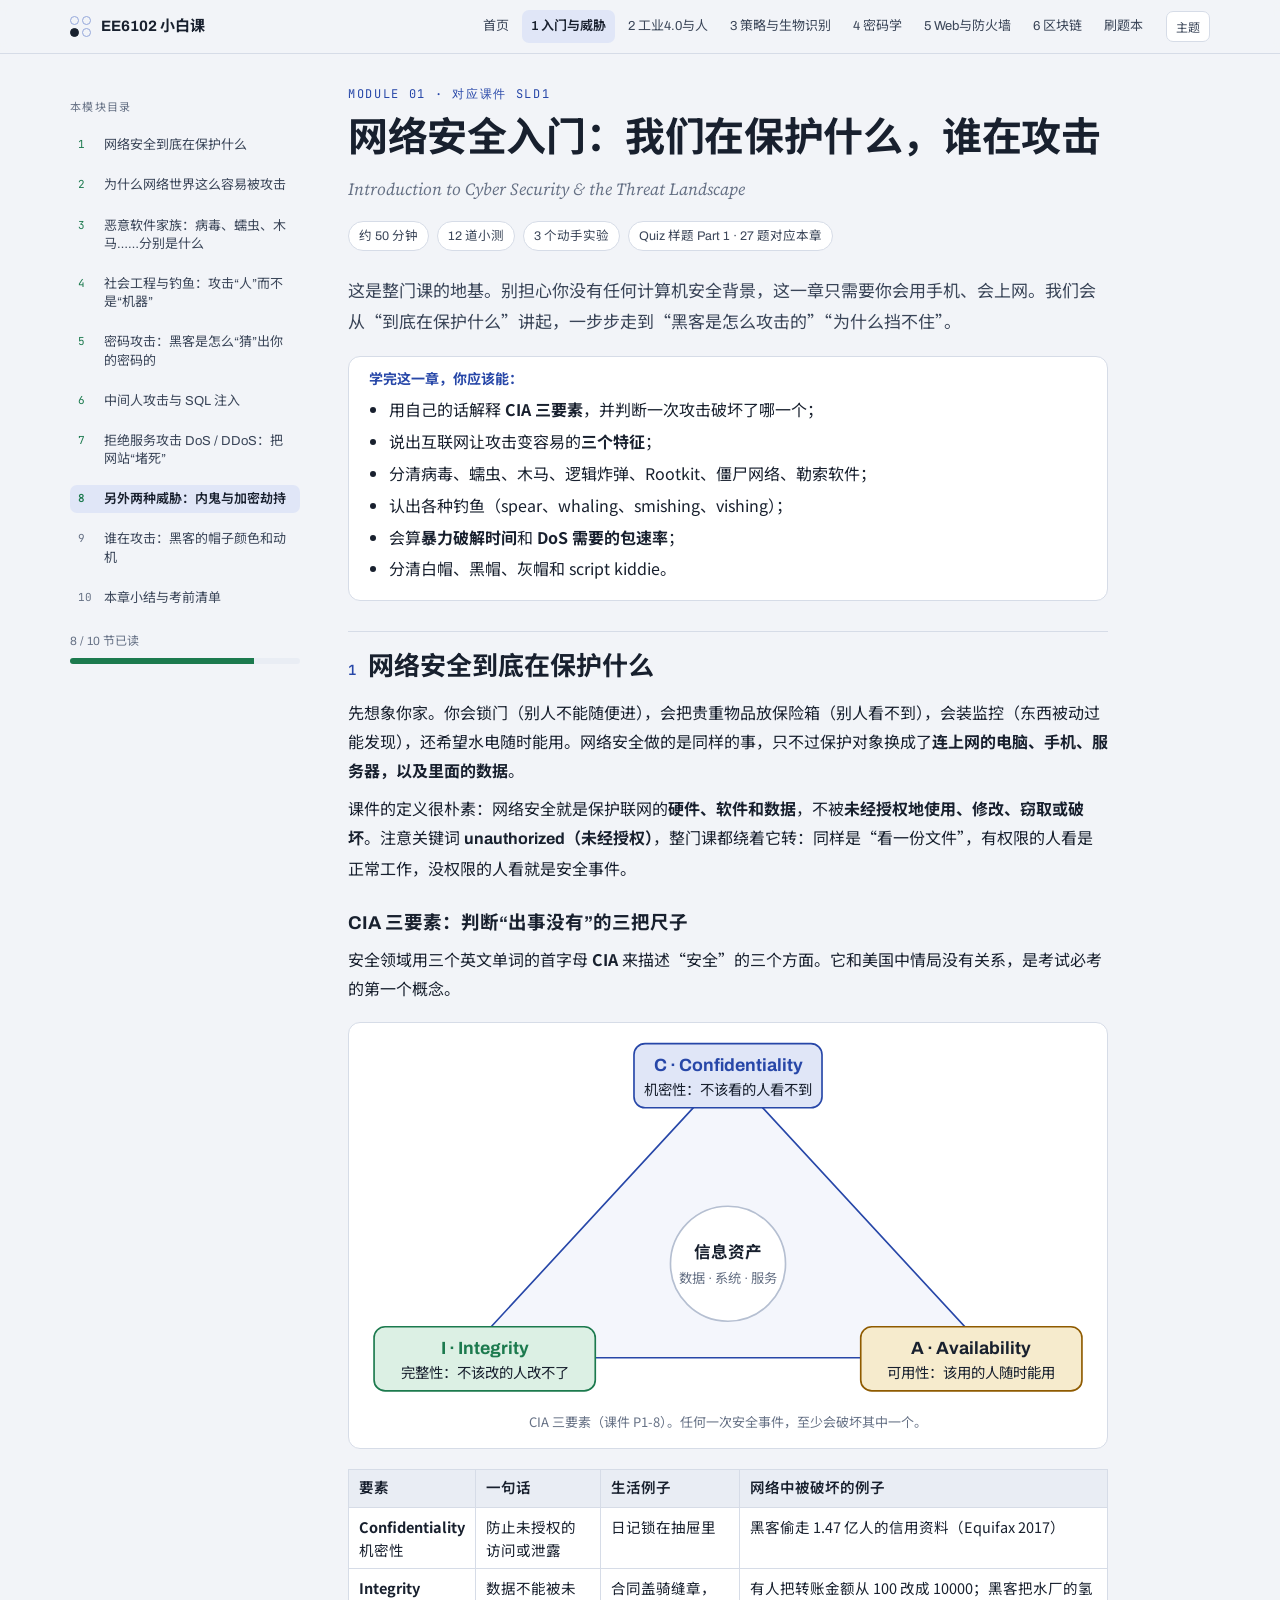
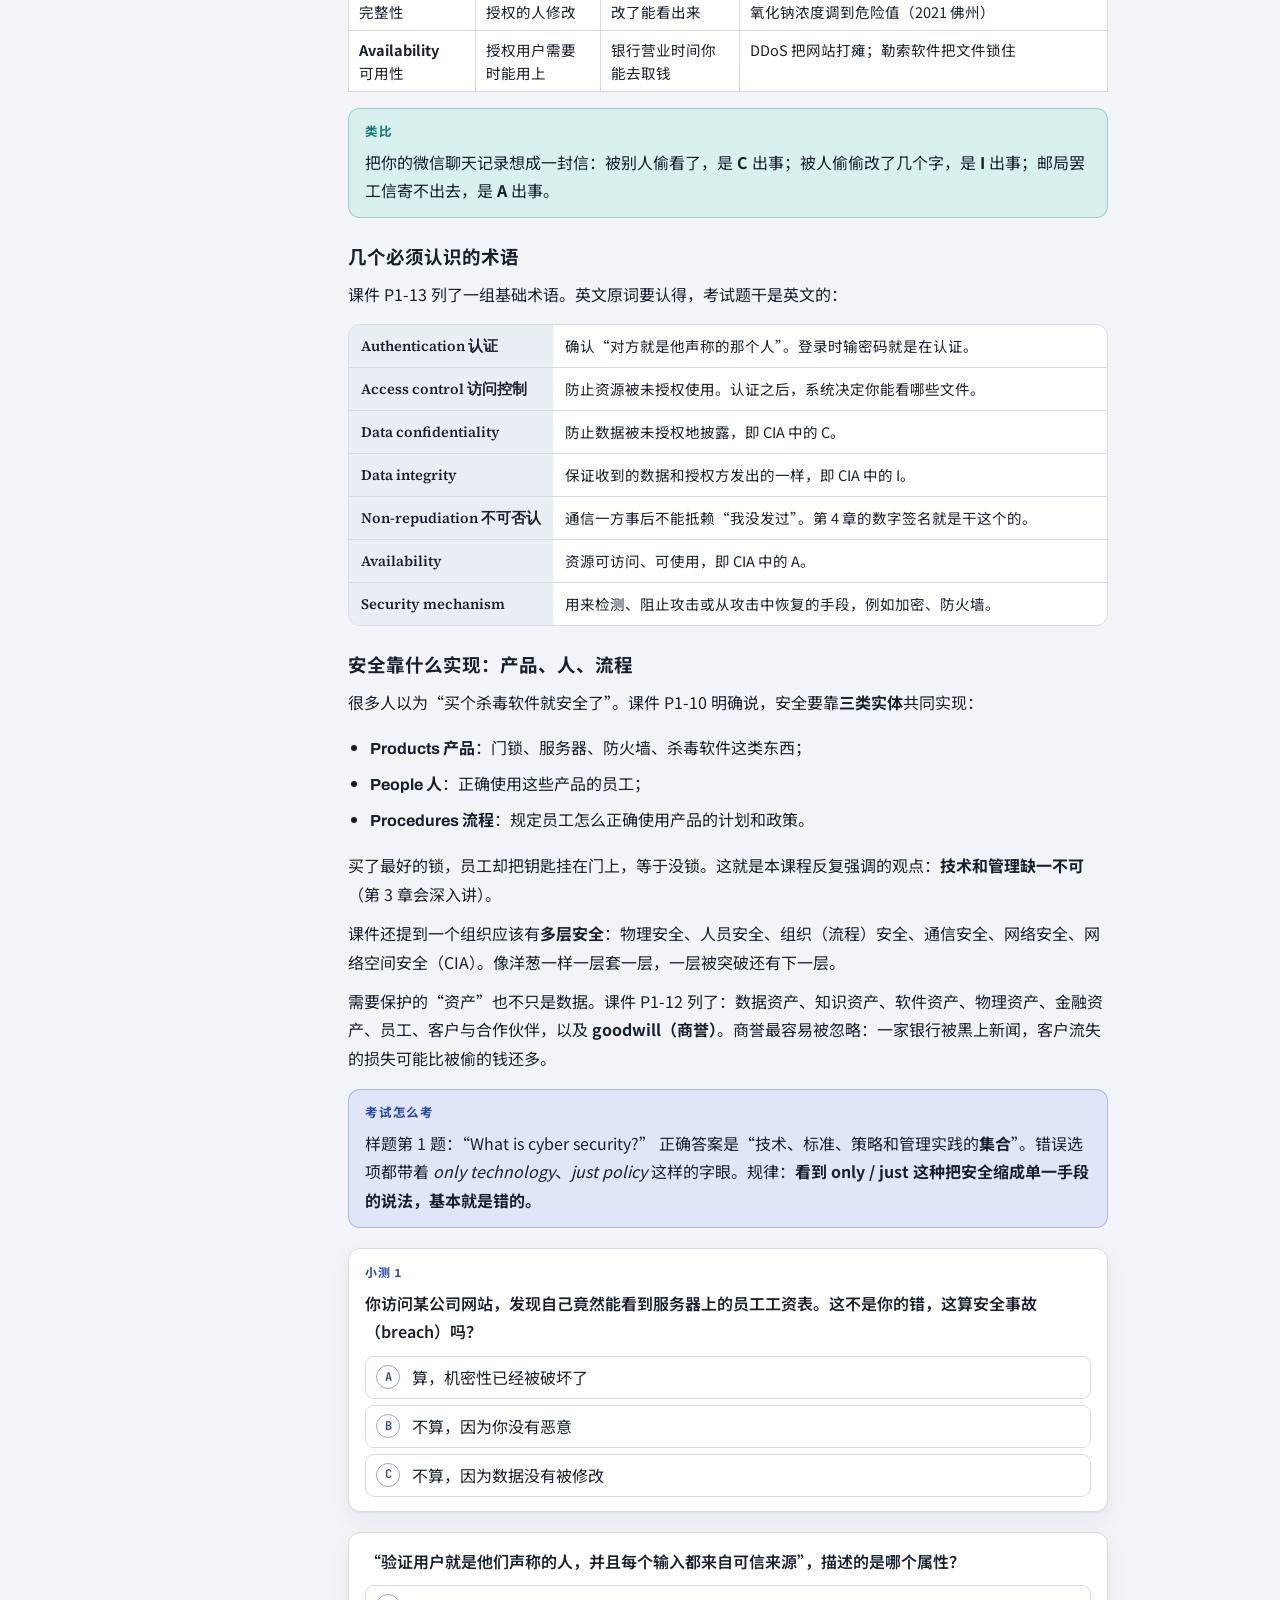
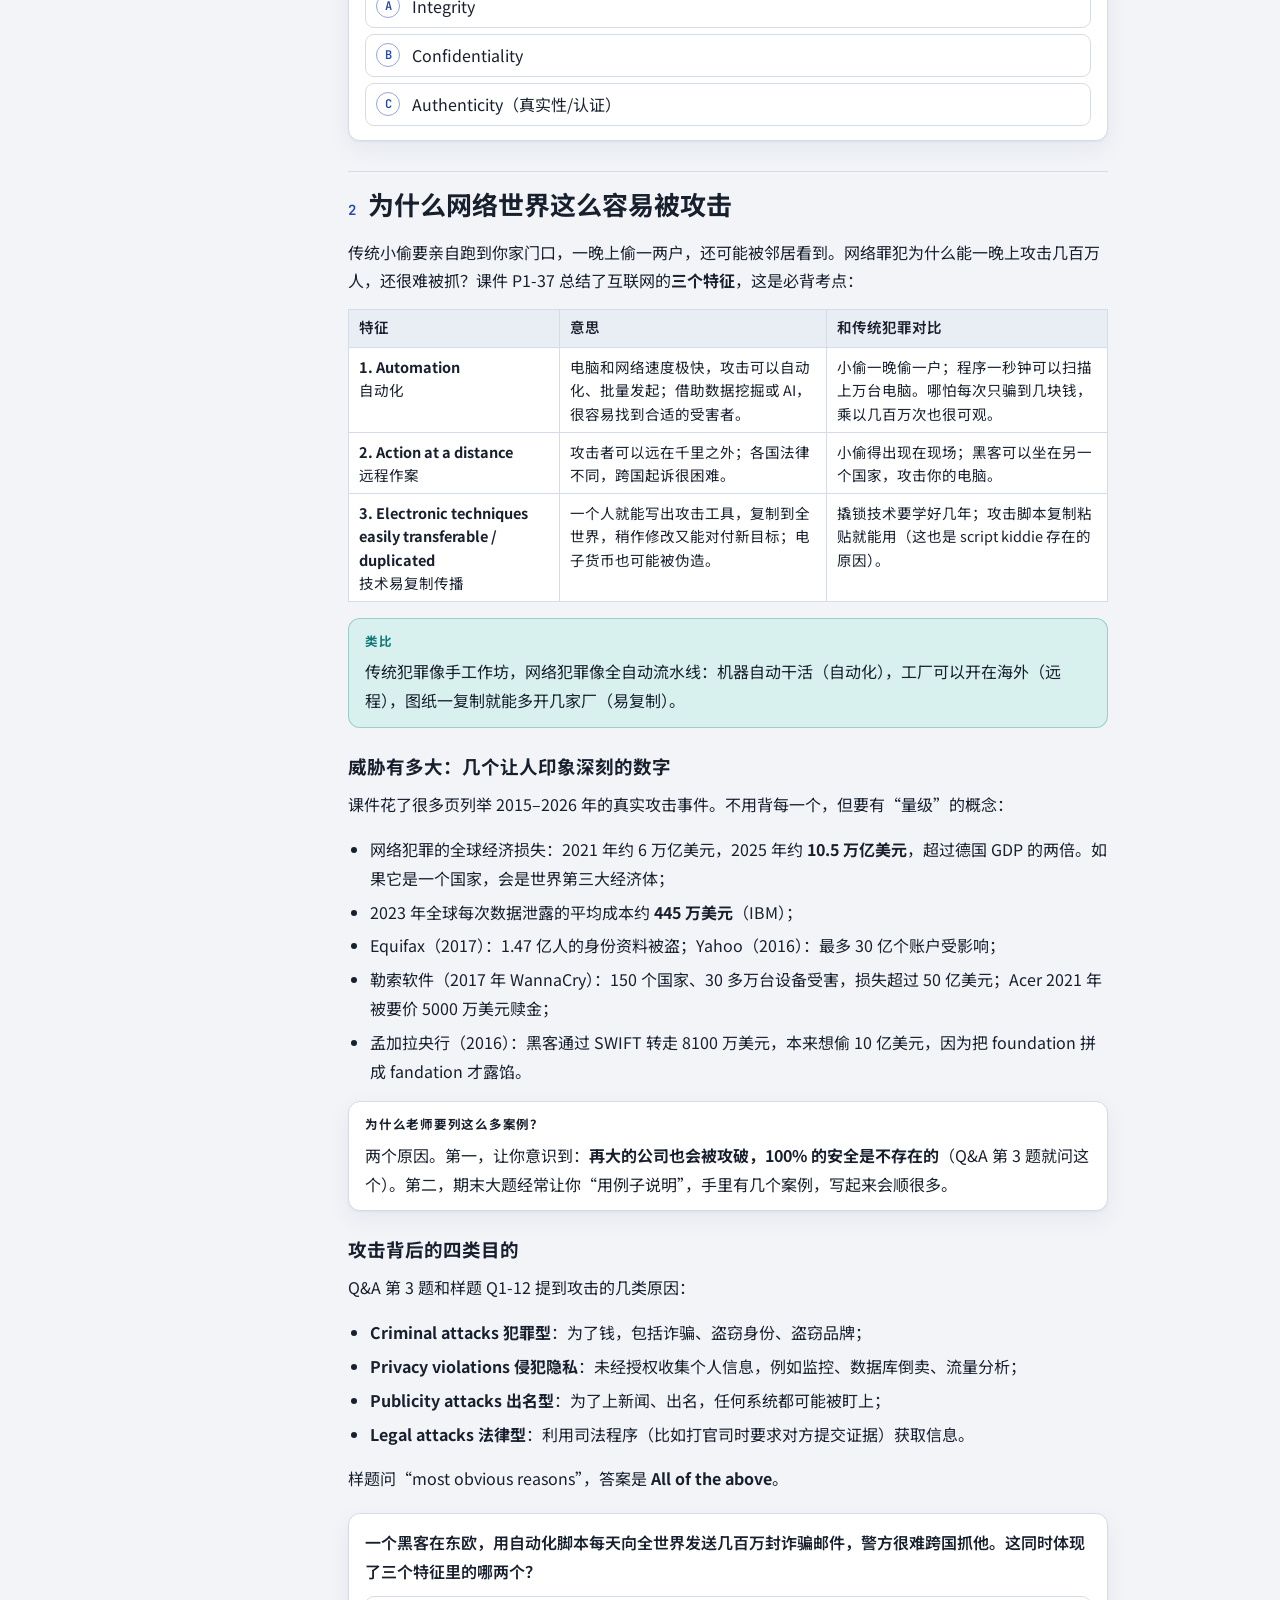
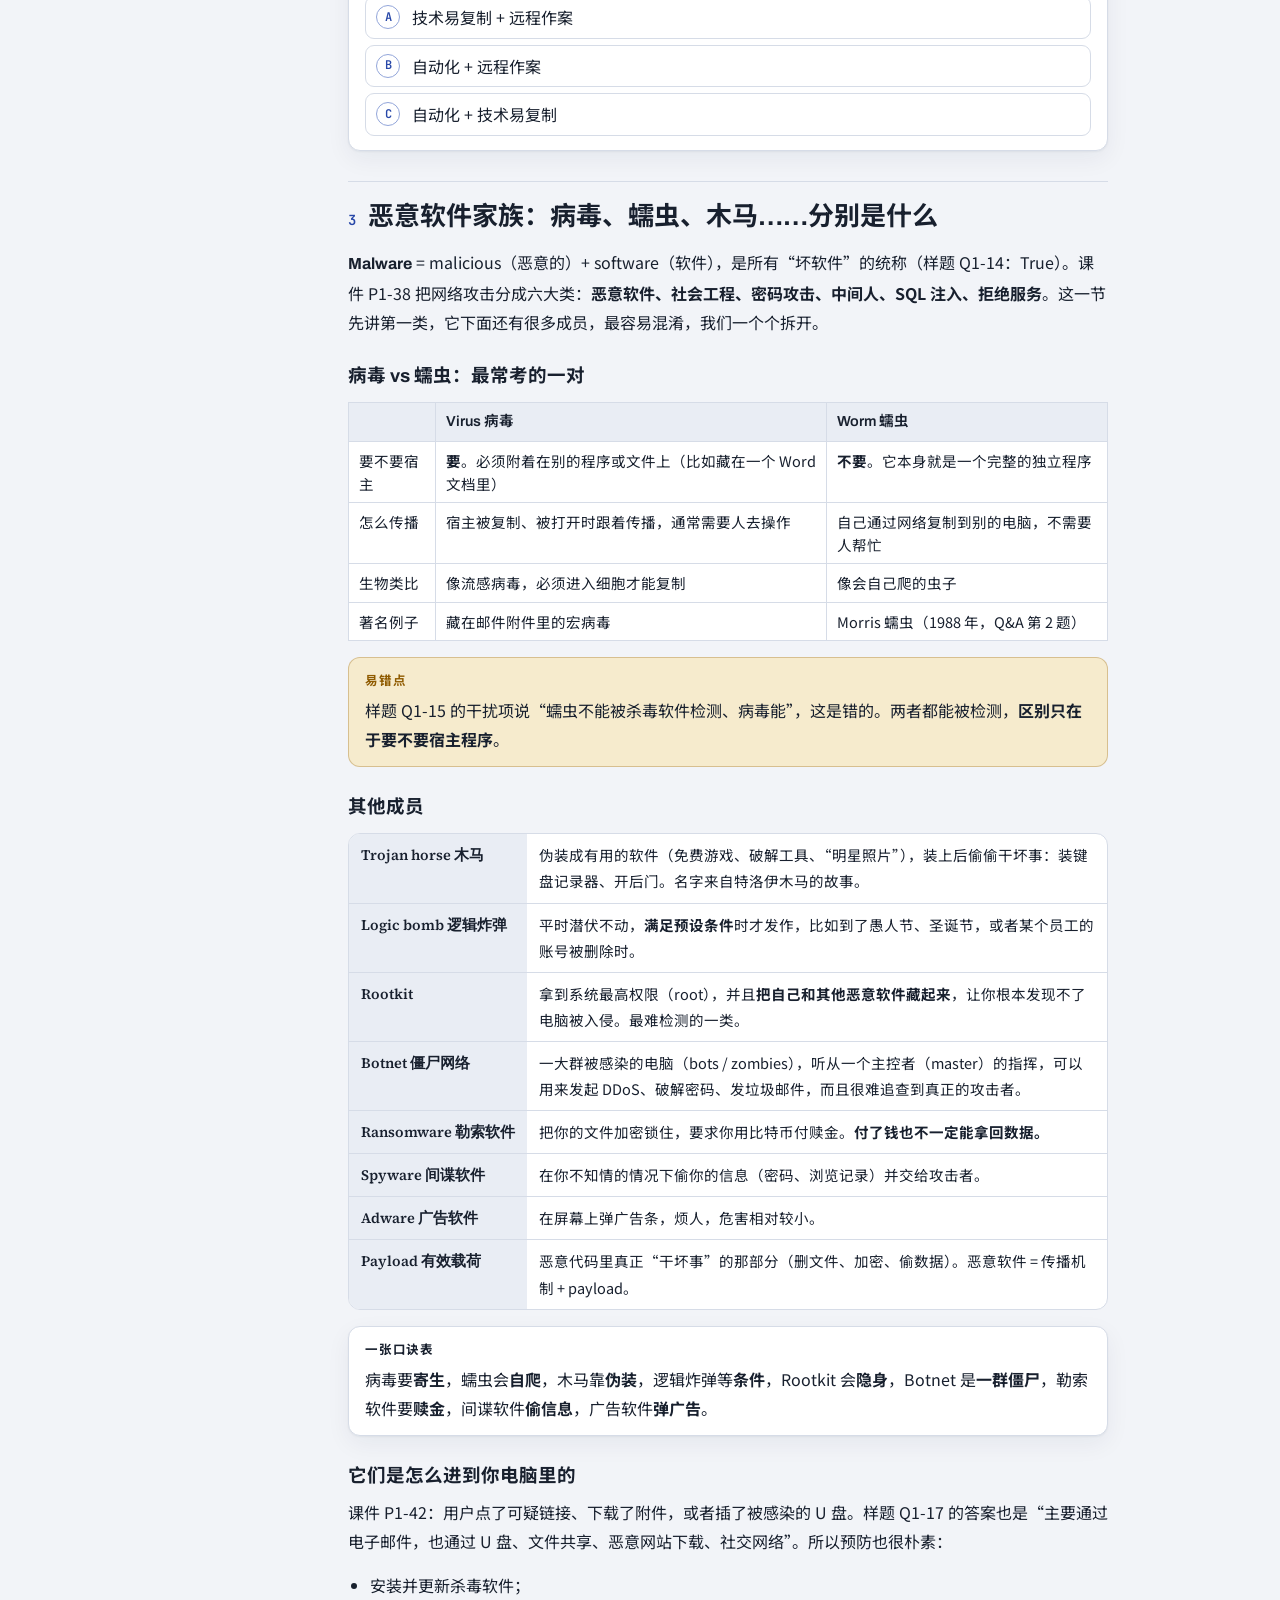
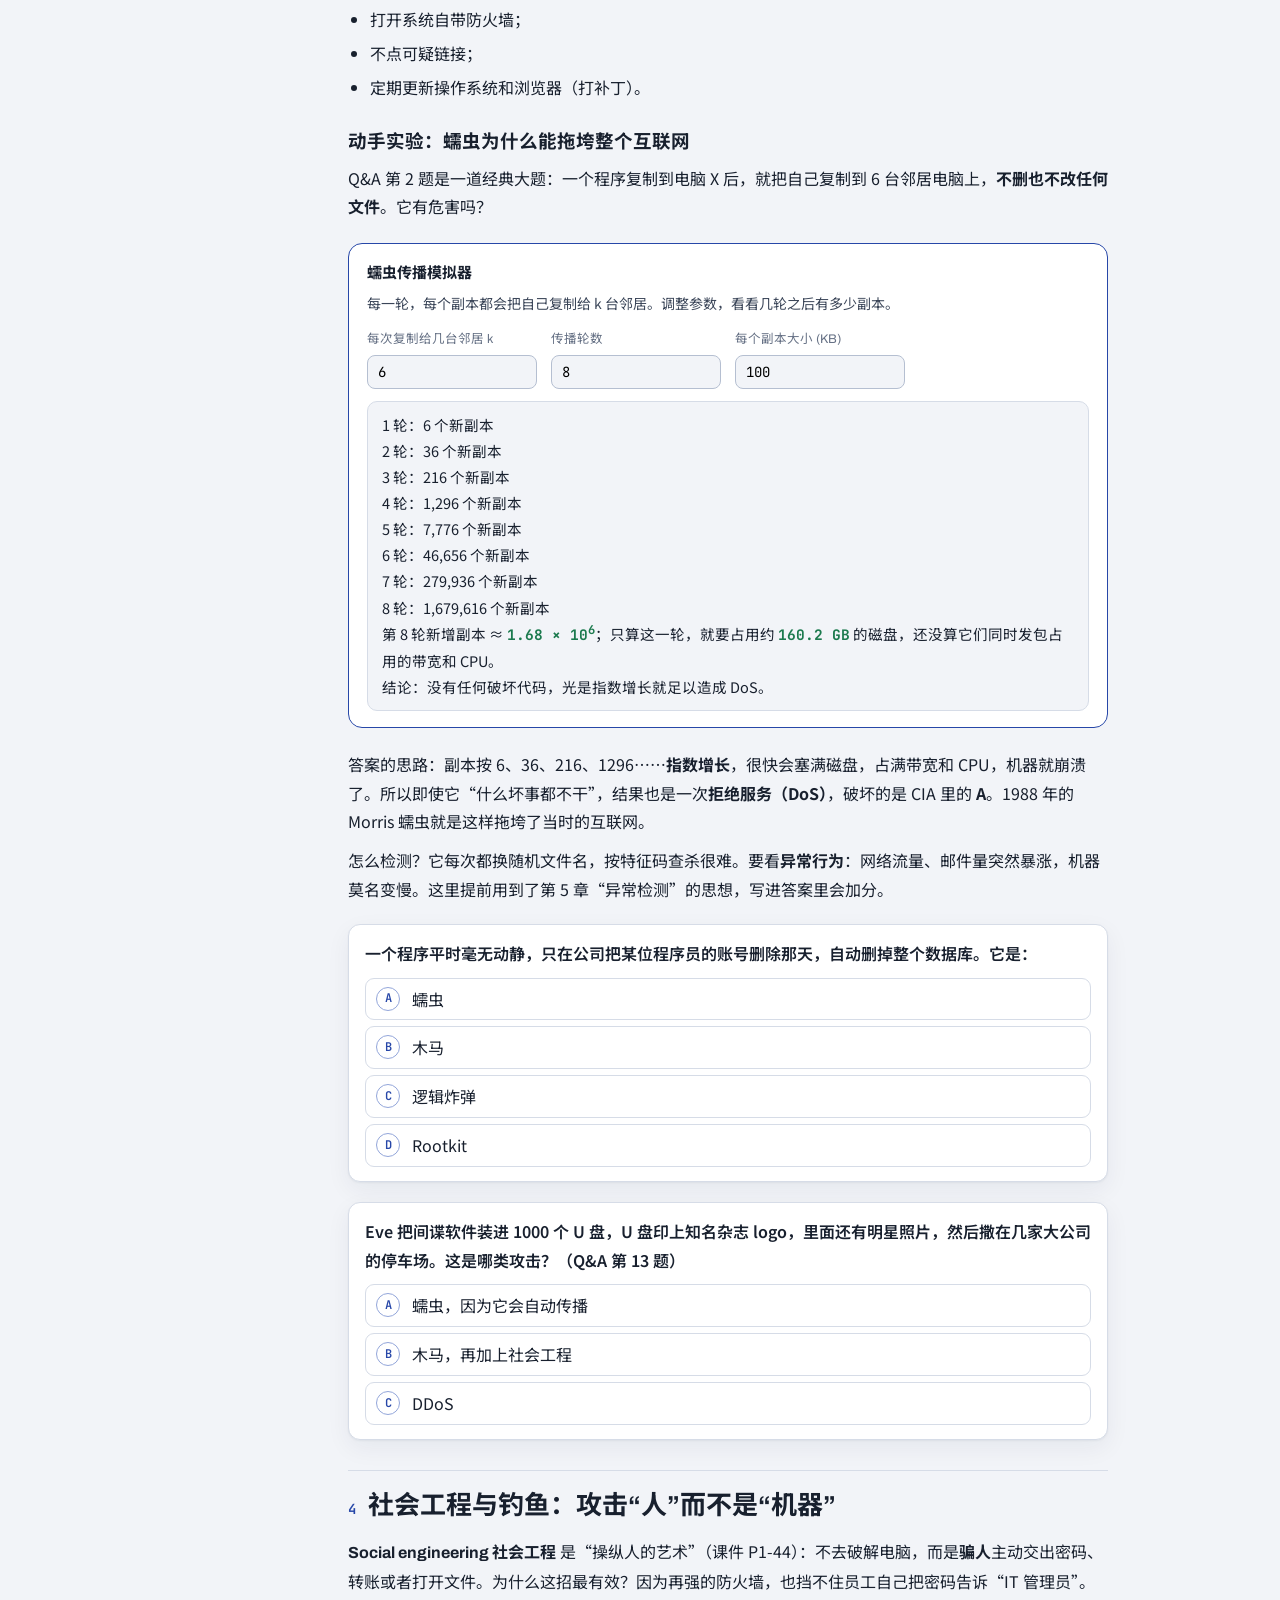
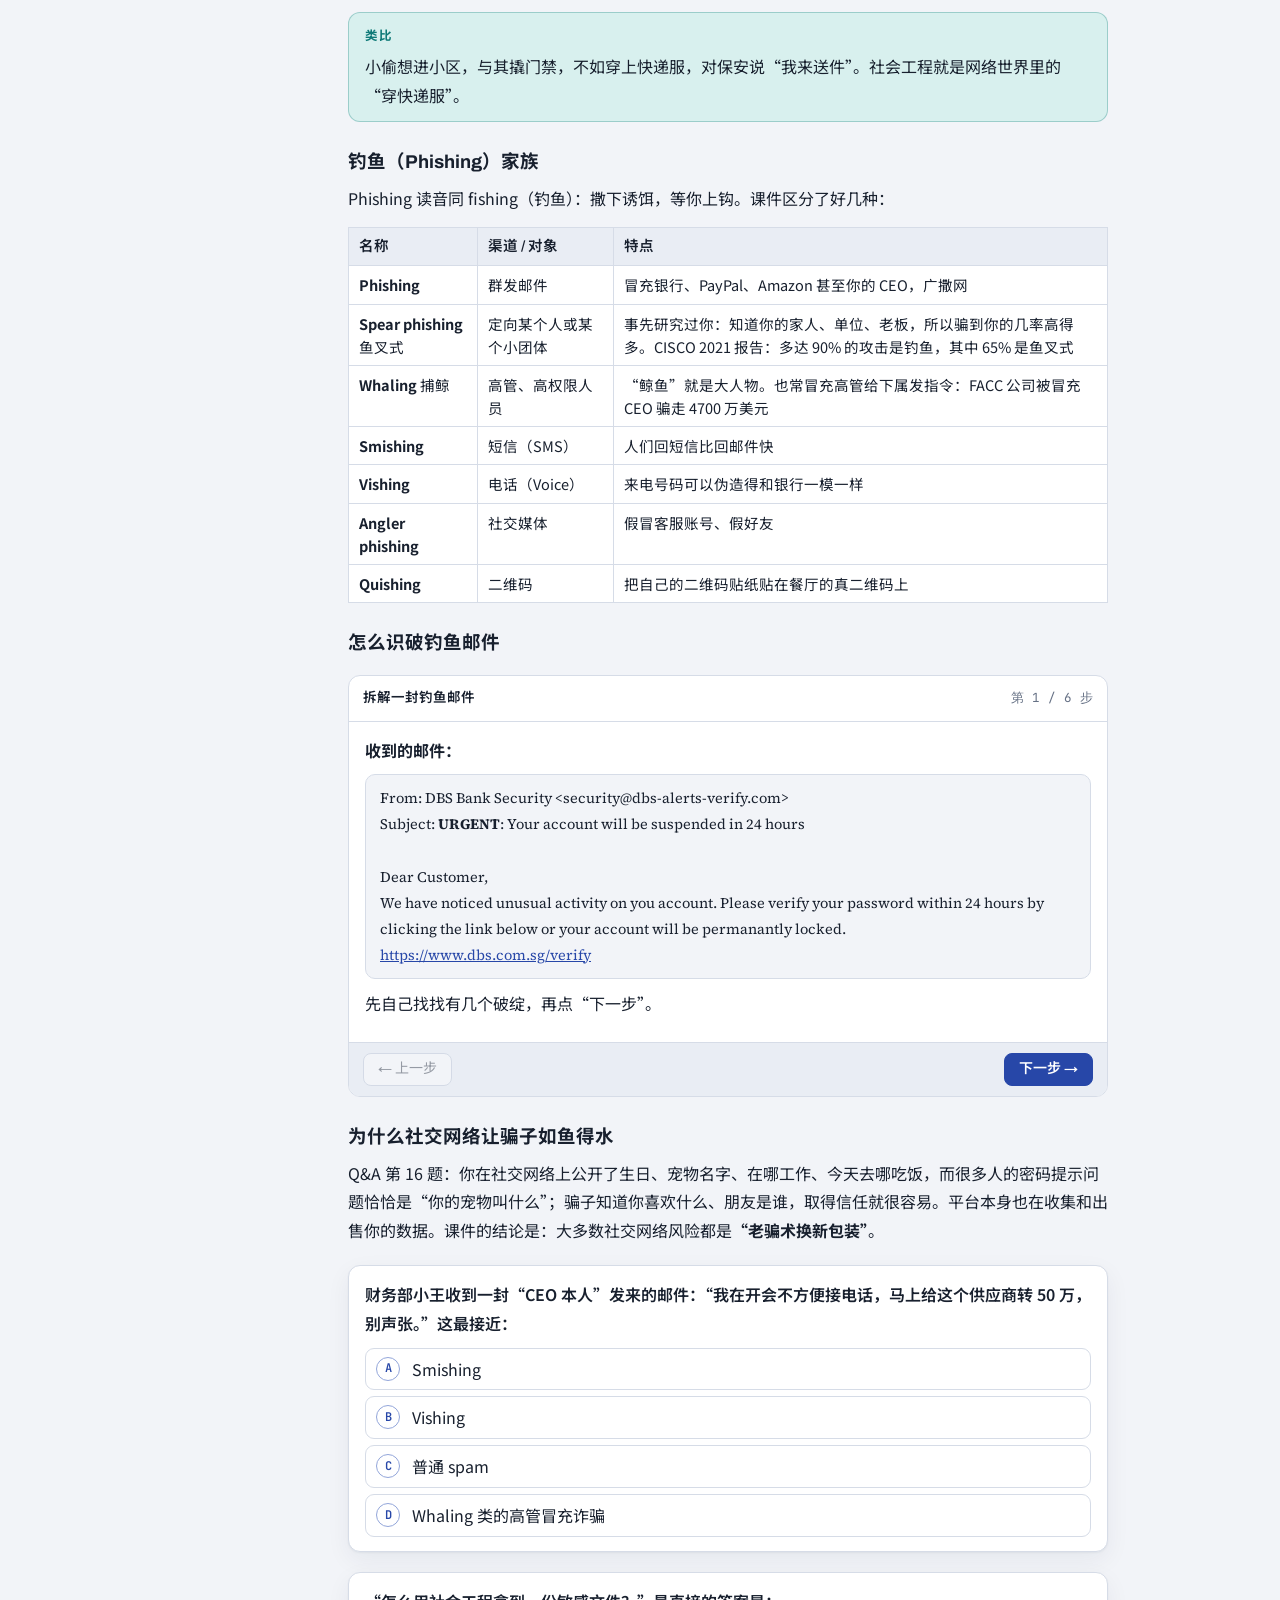
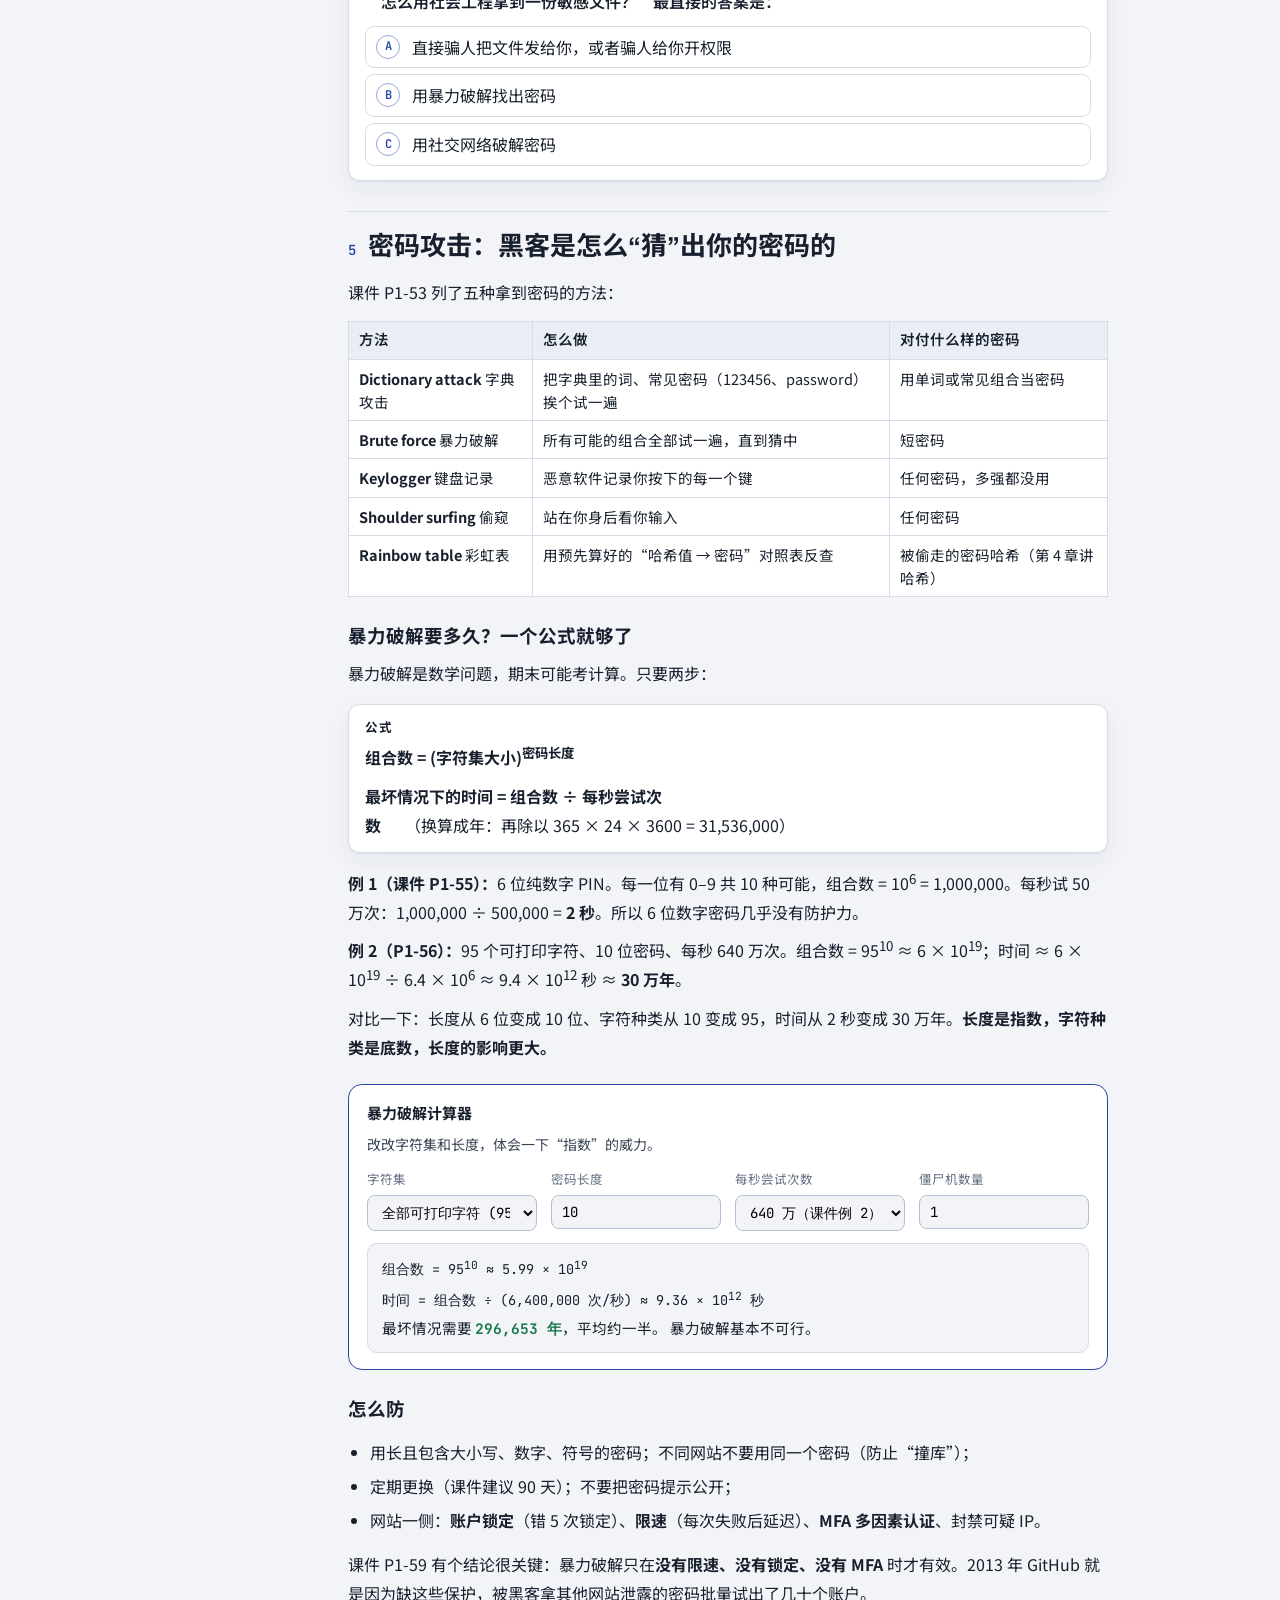
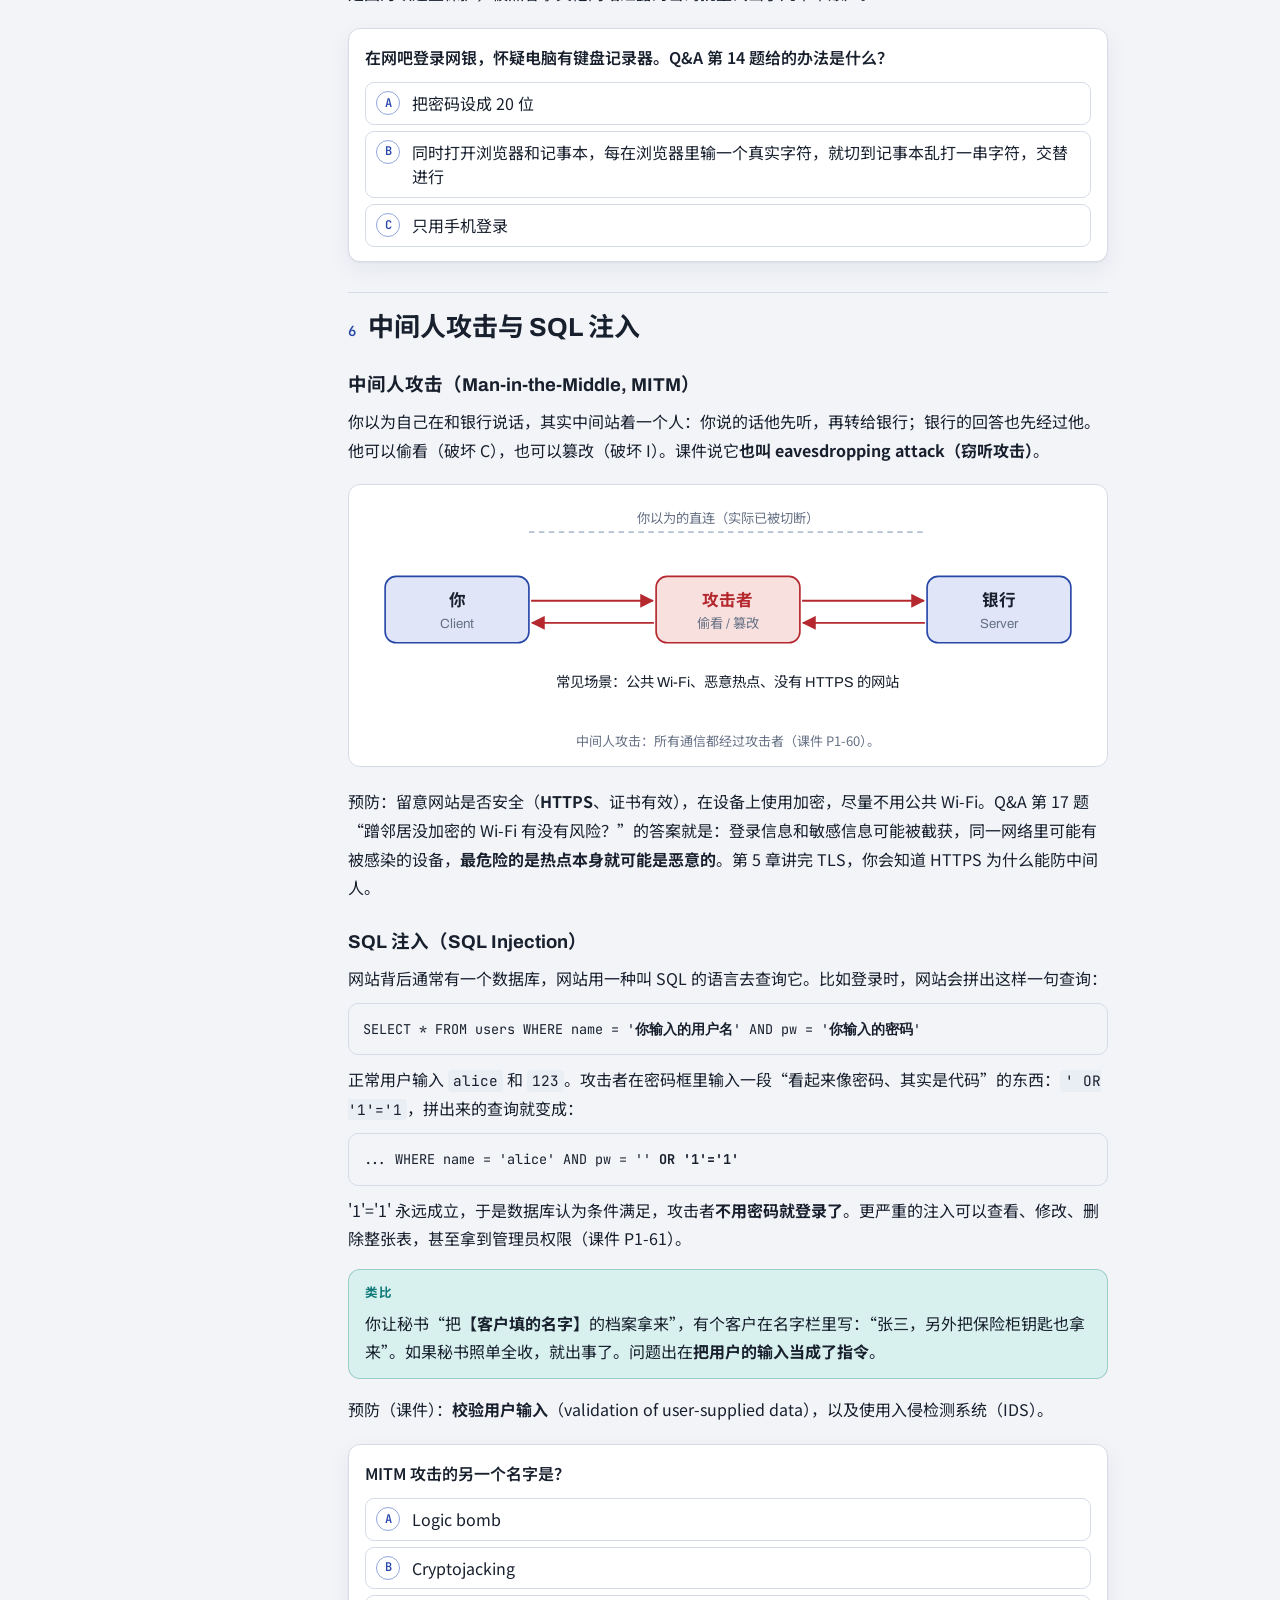
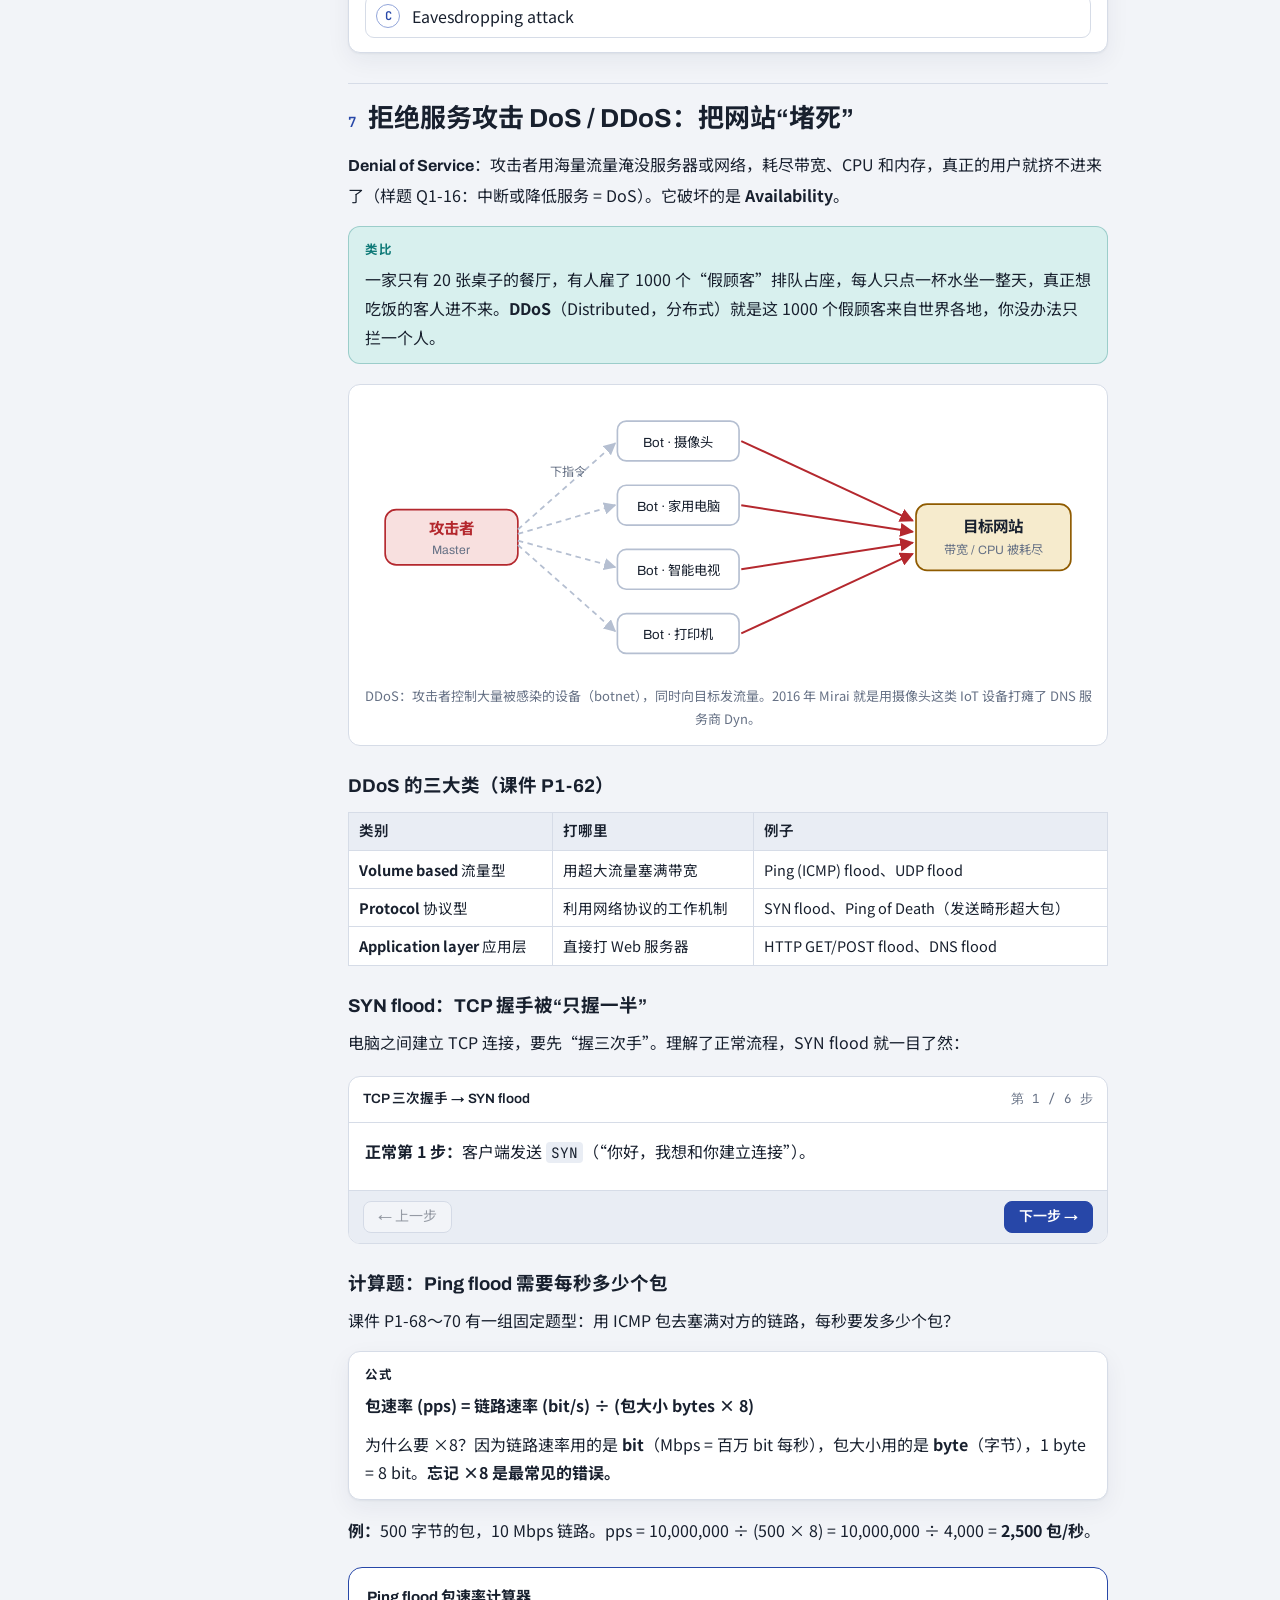
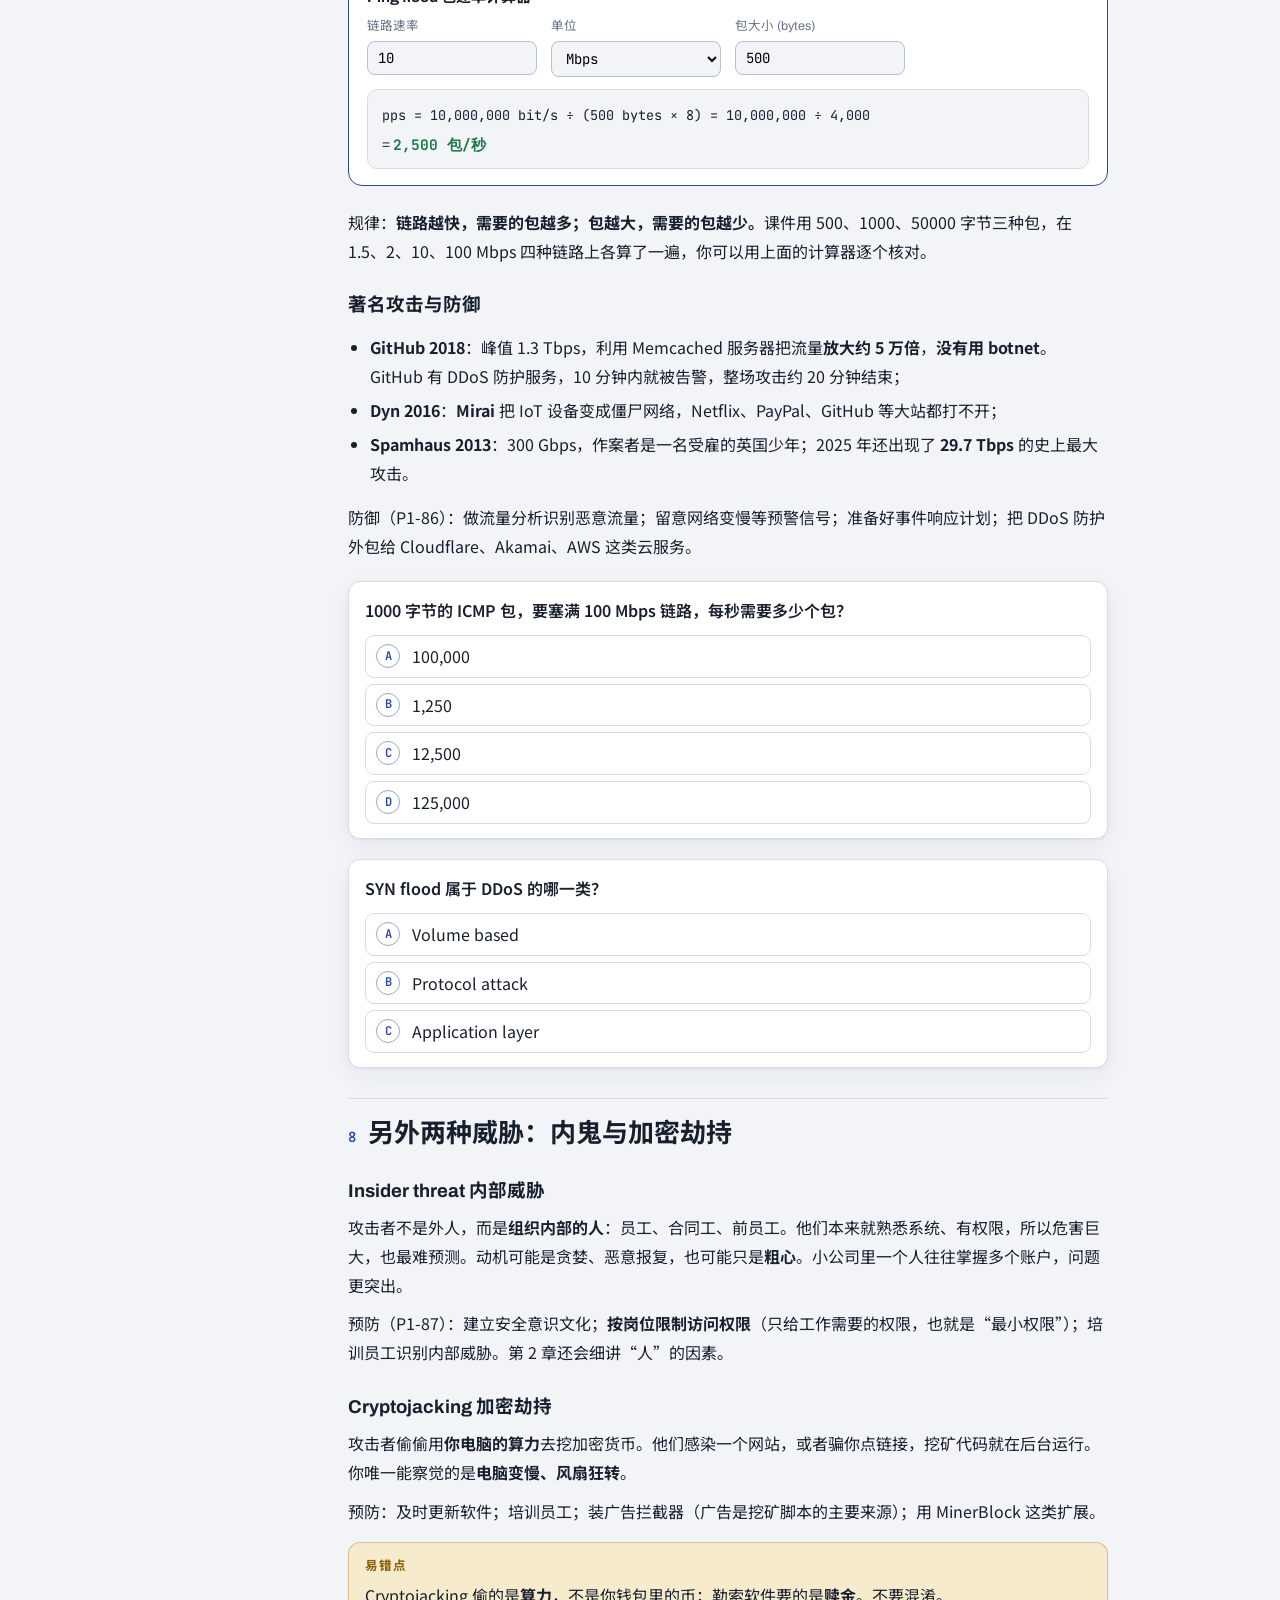
==== m1.html @ 450b6aac "EE6102 小白课: site shell, module 1, practice page Co-Authored-By: Claude Opus 5.5 <noreply@anthropic.c" ====
<!doctype html>
<html lang="zh-CN">
<head>
<meta charset="utf-8">
<meta name="viewport" content="width=device-width, initial-scale=1, viewport-fit=cover">
<title>模块 1 · 网络安全入门与威胁 | EE6102 小白课</title>
<meta name="description" content="EE6102 模块 1：从零讲解 CIA 三要素、互联网为什么容易被攻击、六大攻击类型、DoS 计算和黑客分类。">
<link rel="preconnect" href="https://fonts.googleapis.com"><link rel="preconnect" href="https://fonts.gstatic.com" crossorigin>
<link rel="stylesheet" href="https://fonts.googleapis.com/css2?family=Archivo:wdth,wght@62..125,400..700&family=JetBrains+Mono:wght@400;600&family=Noto+Sans+SC:wght@400;500;700&family=Source+Serif+4:ital,opsz,wght@0,8..60,400;0,8..60,600;1,8..60,400&display=swap">
<link rel="stylesheet" href="assets/style.css">
</head>
<body data-page="m1">
<header class="top"><div class="top-in">
  <a class="logo" href="index.html"><span class="marks" aria-hidden="true"><i></i><i></i><i class="on"></i><i></i></span><b>EE6102 小白课</b></a>
  <span class="sp"></span>
  <nav aria-label="模块导航"><a href="index.html">首页</a><a class="on" href="m1.html">1 入门与威胁</a><a href="m2.html">2 工业4.0与人</a><a href="m3.html">3 策略与生物识别</a><a href="m4.html">4 密码学</a><a href="m5.html">5 Web与防火墙</a><a href="m6.html">6 区块链</a><a href="practice.html">刷题本</a></nav>
  <button class="themeb" type="button">主题</button>
</div></header>

<div class="wrap">
<aside class="toc" aria-label="本页目录"><p class="tt">本模块目录</p><ol></ol><div class="prog"><span class="pct"></span><div class="bar"><i></i></div></div></aside>
<main class="lesson">
<p class="eyebrow">Module 01 · 对应课件 sld1</p>
<h1 class="title">网络安全入门：我们在保护什么，谁在攻击</h1>
<p class="sub-en">Introduction to Cyber Security &amp; the Threat Landscape</p>
<div class="meta"><span>约 50 分钟</span><span>12 道小测</span><span>3 个动手实验</span><span>Quiz 样题 Part 1 · 27 题对应本章</span></div>
<p class="lede">这是整门课的地基。别担心你没有任何计算机安全背景，这一章只需要你会用手机、会上网。我们会从“到底在保护什么”讲起，一步步走到“黑客是怎么攻击的”“为什么挡不住”。</p>
<div class="goals"><h3>学完这一章，你应该能：</h3><ul>
<li>用自己的话解释 <b>CIA 三要素</b>，并判断一次攻击破坏了哪一个；</li>
<li>说出互联网让攻击变容易的<b>三个特征</b>；</li>
<li>分清病毒、蠕虫、木马、逻辑炸弹、Rootkit、僵尸网络、勒索软件；</li>
<li>认出各种钓鱼（spear、whaling、smishing、vishing）；</li>
<li>会算<b>暴力破解时间</b>和 <b>DoS 需要的包速率</b>；</li>
<li>分清白帽、黑帽、灰帽和 script kiddie。</li></ul></div>

<!-- ============ 1 ============ -->
<section class="sec" id="what">
<h2><span class="n">1</span>网络安全到底在保护什么</h2>
<p>先想象你家。你会锁门（别人不能随便进），会把贵重物品放保险箱（别人看不到），会装监控（东西被动过能发现），还希望水电随时能用。网络安全做的是同样的事，只不过保护对象换成了<b>连上网的电脑、手机、服务器，以及里面的数据</b>。</p>
<p>课件的定义很朴素：网络安全就是保护联网的<b>硬件、软件和数据</b>，不被<b>未经授权地使用、修改、窃取或破坏</b>。注意关键词 <span class="t">unauthorized（未经授权）</span>，整门课都绕着它转：同样是“看一份文件”，有权限的人看是正常工作，没权限的人看就是安全事件。</p>

<h3>CIA 三要素：判断“出事没有”的三把尺子</h3>
<p>安全领域用三个英文单词的首字母 <b>CIA</b> 来描述“安全”的三个方面。它和美国中情局没有关系，是考试必考的第一个概念。</p>
<figure>
<svg viewBox="0 0 660 330" role="img" aria-label="CIA 三角：机密性、完整性、可用性围绕信息资产">
  <polygon points="330,30 90,290 570,290" class="box-a" style="fill-opacity:.35"/>
  <circle cx="330" cy="205" r="52" class="box-s"/>
  <text x="330" y="200" text-anchor="middle" font-size="15" font-weight="700">信息资产</text>
  <text x="330" y="222" text-anchor="middle" font-size="12" class="tm">数据 · 系统 · 服务</text>
  <rect x="245" y="6" width="170" height="58" rx="10" class="box-a"/>
  <text x="330" y="31" text-anchor="middle" font-size="16" font-weight="700" class="ta">C · Confidentiality</text>
  <text x="330" y="52" text-anchor="middle" font-size="13">机密性：不该看的人看不到</text>
  <rect x="10" y="262" width="200" height="58" rx="10" class="box-g"/>
  <text x="110" y="287" text-anchor="middle" font-size="16" font-weight="700" class="tg">I · Integrity</text>
  <text x="110" y="308" text-anchor="middle" font-size="13">完整性：不该改的人改不了</text>
  <rect x="450" y="262" width="200" height="58" rx="10" class="box-w"/>
  <text x="550" y="287" text-anchor="middle" font-size="16" font-weight="700">A · Availability</text>
  <text x="550" y="308" text-anchor="middle" font-size="13">可用性：该用的人随时能用</text>
</svg>
<figcaption>CIA 三要素（课件 P1-8）。任何一次安全事件，至少会破坏其中一个。</figcaption>
</figure>
<div class="tbl"><table>
<tr><th>要素</th><th>一句话</th><th>生活例子</th><th>网络中被破坏的例子</th></tr>
<tr><td><b>Confidentiality</b><br>机密性</td><td>防止未授权的访问或泄露</td><td>日记锁在抽屉里</td><td>黑客偷走 1.47 亿人的信用资料（Equifax 2017）</td></tr>
<tr><td><b>Integrity</b><br>完整性</td><td>数据不能被未授权的人修改</td><td>合同盖骑缝章，改了能看出来</td><td>有人把转账金额从 100 改成 10000；黑客把水厂的氢氧化钠浓度调到危险值（2021 佛州）</td></tr>
<tr><td><b>Availability</b><br>可用性</td><td>授权用户需要时能用上</td><td>银行营业时间你能去取钱</td><td>DDoS 把网站打瘫；勒索软件把文件锁住</td></tr>
</table></div>
<div class="analogy box"><span class="bt">类比</span><p>把你的微信聊天记录想成一封信：被别人偷看了，是 <b>C</b> 出事；被人偷偷改了几个字，是 <b>I</b> 出事；邮局罢工信寄不出去，是 <b>A</b> 出事。</p></div>

<h3>几个必须认识的术语</h3>
<p>课件 P1-13 列了一组基础术语。英文原词要认得，考试题干是英文的：</p>
<dl class="gloss">
<dt>Authentication 认证</dt><dd>确认“对方就是他声称的那个人”。登录时输密码就是在认证。</dd>
<dt>Access control 访问控制</dt><dd>防止资源被未授权使用。认证之后，系统决定你能看哪些文件。</dd>
<dt>Data confidentiality</dt><dd>防止数据被未授权地披露，即 CIA 中的 C。</dd>
<dt>Data integrity</dt><dd>保证收到的数据和授权方发出的一样，即 CIA 中的 I。</dd>
<dt>Non-repudiation 不可否认</dt><dd>通信一方事后不能抵赖“我没发过”。第 4 章的数字签名就是干这个的。</dd>
<dt>Availability</dt><dd>资源可访问、可使用，即 CIA 中的 A。</dd>
<dt>Security mechanism</dt><dd>用来检测、阻止攻击或从攻击中恢复的手段，例如加密、防火墙。</dd>
</dl>

<h3>安全靠什么实现：产品、人、流程</h3>
<p>很多人以为“买个杀毒软件就安全了”。课件 P1-10 明确说，安全要靠<b>三类实体</b>共同实现：</p>
<ul>
<li><span class="t">Products 产品</span>：门锁、服务器、防火墙、杀毒软件这类东西；</li>
<li><span class="t">People 人</span>：正确使用这些产品的员工；</li>
<li><span class="t">Procedures 流程</span>：规定员工怎么正确使用产品的计划和政策。</li>
</ul>
<p>买了最好的锁，员工却把钥匙挂在门上，等于没锁。这就是本课程反复强调的观点：<b>技术和管理缺一不可</b>（第 3 章会深入讲）。</p>
<p>课件还提到一个组织应该有<b>多层安全</b>：物理安全、人员安全、组织（流程）安全、通信安全、网络安全、网络空间安全（CIA）。像洋葱一样一层套一层，一层被突破还有下一层。</p>
<p>需要保护的“资产”也不只是数据。课件 P1-12 列了：数据资产、知识资产、软件资产、物理资产、金融资产、员工、客户与合作伙伴，以及 <b>goodwill（商誉）</b>。商誉最容易被忽略：一家银行被黑上新闻，客户流失的损失可能比被偷的钱还多。</p>

<div class="exam box"><span class="bt">考试怎么考</span><p>样题第 1 题：“What is cyber security?” 正确答案是“技术、标准、策略和管理实践的<b>集合</b>”。错误选项都带着 <i>only technology</i>、<i>just policy</i> 这样的字眼。规律：<b>看到 only / just 这种把安全缩成单一手段的说法，基本就是错的。</b></p></div>

<div class="check" data-a="0"><p class="cl">小测 1</p><p class="cq">你访问某公司网站，发现自己竟然能看到服务器上的员工工资表。这不是你的错，这算安全事故（breach）吗？</p>
<div class="opts"><button class="opt">算，机密性已经被破坏了</button><button class="opt">不算，因为你没有恶意</button><button class="opt">不算，因为数据没有被修改</button></div>
<div class="cx"><p>是不是 breach，看的是<b>结果</b>：没有权限的人看到了敏感数据，机密性（C）就已经被破坏了，跟谁的错、有没有恶意无关。这正是样题 Q1-4，答案是 True。现实中大量泄露都是因为数据库配置错误、对公网敞开导致的（课件 P1-21、P1-24 的 MongoDB 和 Elasticsearch 案例）。</p></div></div>

<div class="check" data-a="2"><p class="cq">“验证用户就是他们声称的人，并且每个输入都来自可信来源”，描述的是哪个属性？</p>
<div class="opts"><button class="opt">Integrity</button><button class="opt">Confidentiality</button><button class="opt">Authenticity（真实性/认证）</button></div>
<div class="cx"><p>关键词是 “who they say they are”：确认<b>身份是真的</b>，就是认证或真实性。速记口诀：<b>是谁 → Authenticity；改没改 → Integrity；谁能看 → Confidentiality；能不能用 → Availability。</b></p></div></div>
</section>

<!-- ============ 2 ============ -->
<section class="sec" id="why">
<h2><span class="n">2</span>为什么网络世界这么容易被攻击</h2>
<p>传统小偷要亲自跑到你家门口，一晚上偷一两户，还可能被邻居看到。网络罪犯为什么能一晚上攻击几百万人，还很难被抓？课件 P1-37 总结了互联网的<b>三个特征</b>，这是必背考点：</p>
<div class="tbl"><table>
<tr><th>特征</th><th>意思</th><th>和传统犯罪对比</th></tr>
<tr><td><b>1. Automation</b><br>自动化</td><td>电脑和网络速度极快，攻击可以自动化、批量发起；借助数据挖掘或 AI，很容易找到合适的受害者。</td><td>小偷一晚偷一户；程序一秒钟可以扫描上万台电脑。哪怕每次只骗到几块钱，乘以几百万次也很可观。</td></tr>
<tr><td><b>2. Action at a distance</b><br>远程作案</td><td>攻击者可以远在千里之外；各国法律不同，跨国起诉很困难。</td><td>小偷得出现在现场；黑客可以坐在另一个国家，攻击你的电脑。</td></tr>
<tr><td><b>3. Electronic techniques easily transferable / duplicated</b><br>技术易复制传播</td><td>一个人就能写出攻击工具，复制到全世界，稍作修改又能对付新目标；电子货币也可能被伪造。</td><td>撬锁技术要学好几年；攻击脚本复制粘贴就能用（这也是 script kiddie 存在的原因）。</td></tr>
</table></div>
<div class="analogy box"><span class="bt">类比</span><p>传统犯罪像手工作坊，网络犯罪像全自动流水线：机器自动干活（自动化），工厂可以开在海外（远程），图纸一复制就能多开几家厂（易复制）。</p></div>

<h3>威胁有多大：几个让人印象深刻的数字</h3>
<p>课件花了很多页列举 2015–2026 年的真实攻击事件。不用背每一个，但要有“量级”的概念：</p>
<ul>
<li>网络犯罪的全球经济损失：2021 年约 6 万亿美元，2025 年约 <b>10.5 万亿美元</b>，超过德国 GDP 的两倍。如果它是一个国家，会是世界第三大经济体；</li>
<li>2023 年全球每次数据泄露的平均成本约 <b>445 万美元</b>（IBM）；</li>
<li>Equifax（2017）：1.47 亿人的身份资料被盗；Yahoo（2016）：最多 30 亿个账户受影响；</li>
<li>勒索软件（2017 年 WannaCry）：150 个国家、30 多万台设备受害，损失超过 50 亿美元；Acer 2021 年被要价 5000 万美元赎金；</li>
<li>孟加拉央行（2016）：黑客通过 SWIFT 转走 8100 万美元，本来想偷 10 亿美元，因为把 foundation 拼成 fandation 才露馅。</li>
</ul>
<div class="key box"><span class="bt">为什么老师要列这么多案例？</span><p>两个原因。第一，让你意识到：<b>再大的公司也会被攻破，100% 的安全是不存在的</b>（Q&amp;A 第 3 题就问这个）。第二，期末大题经常让你“用例子说明”，手里有几个案例，写起来会顺很多。</p></div>

<h3>攻击背后的四类目的</h3>
<p>Q&amp;A 第 3 题和样题 Q1-12 提到攻击的几类原因：</p>
<ul>
<li><b>Criminal attacks 犯罪型</b>：为了钱，包括诈骗、盗窃身份、盗窃品牌；</li>
<li><b>Privacy violations 侵犯隐私</b>：未经授权收集个人信息，例如监控、数据库倒卖、流量分析；</li>
<li><b>Publicity attacks 出名型</b>：为了上新闻、出名，任何系统都可能被盯上；</li>
<li><b>Legal attacks 法律型</b>：利用司法程序（比如打官司时要求对方提交证据）获取信息。</li>
</ul>
<p>样题问“most obvious reasons”，答案是 <b>All of the above</b>。</p>

<div class="check" data-a="1"><p class="cq">一个黑客在东欧，用自动化脚本每天向全世界发送几百万封诈骗邮件，警方很难跨国抓他。这同时体现了三个特征里的哪两个？</p>
<div class="opts"><button class="opt">技术易复制 + 远程作案</button><button class="opt">自动化 + 远程作案</button><button class="opt">自动化 + 技术易复制</button></div>
<div class="cx"><p>“脚本每天发几百万封”是<b>自动化</b>；“在东欧、跨国难抓”是<b>远程作案</b>。如果题目还说“他从网上下载了别人写好的工具”，那就再加上“技术易复制”。</p></div></div>
</section>

<!-- ============ 3 ============ -->
<section class="sec" id="malware">
<h2><span class="n">3</span>恶意软件家族：病毒、蠕虫、木马……分别是什么</h2>
<p><span class="t">Malware</span> = malicious（恶意的）+ software（软件），是所有“坏软件”的统称（样题 Q1-14：True）。课件 P1-38 把网络攻击分成六大类：<b>恶意软件、社会工程、密码攻击、中间人、SQL 注入、拒绝服务</b>。这一节先讲第一类，它下面还有很多成员，最容易混淆，我们一个个拆开。</p>

<h3>病毒 vs 蠕虫：最常考的一对</h3>
<div class="tbl"><table>
<tr><th></th><th>Virus 病毒</th><th>Worm 蠕虫</th></tr>
<tr><td>要不要宿主</td><td><b>要</b>。必须附着在别的程序或文件上（比如藏在一个 Word 文档里）</td><td><b>不要</b>。它本身就是一个完整的独立程序</td></tr>
<tr><td>怎么传播</td><td>宿主被复制、被打开时跟着传播，通常需要人去操作</td><td>自己通过网络复制到别的电脑，不需要人帮忙</td></tr>
<tr><td>生物类比</td><td>像流感病毒，必须进入细胞才能复制</td><td>像会自己爬的虫子</td></tr>
<tr><td>著名例子</td><td>藏在邮件附件里的宏病毒</td><td>Morris 蠕虫（1988 年，Q&amp;A 第 2 题）</td></tr>
</table></div>
<div class="pitfall box"><span class="bt">易错点</span><p>样题 Q1-15 的干扰项说“蠕虫不能被杀毒软件检测、病毒能”，这是错的。两者都能被检测，<b>区别只在于要不要宿主程序</b>。</p></div>

<h3>其他成员</h3>
<dl class="gloss">
<dt>Trojan horse 木马</dt><dd>伪装成有用的软件（免费游戏、破解工具、“明星照片”），装上后偷偷干坏事：装键盘记录器、开后门。名字来自特洛伊木马的故事。</dd>
<dt>Logic bomb 逻辑炸弹</dt><dd>平时潜伏不动，<b>满足预设条件</b>时才发作，比如到了愚人节、圣诞节，或者某个员工的账号被删除时。</dd>
<dt>Rootkit</dt><dd>拿到系统最高权限（root），并且<b>把自己和其他恶意软件藏起来</b>，让你根本发现不了电脑被入侵。最难检测的一类。</dd>
<dt>Botnet 僵尸网络</dt><dd>一大群被感染的电脑（bots / zombies），听从一个主控者（master）的指挥，可以用来发起 DDoS、破解密码、发垃圾邮件，而且很难追查到真正的攻击者。</dd>
<dt>Ransomware 勒索软件</dt><dd>把你的文件加密锁住，要求你用比特币付赎金。<b>付了钱也不一定能拿回数据。</b></dd>
<dt>Spyware 间谍软件</dt><dd>在你不知情的情况下偷你的信息（密码、浏览记录）并交给攻击者。</dd>
<dt>Adware 广告软件</dt><dd>在屏幕上弹广告条，烦人，危害相对较小。</dd>
<dt>Payload 有效载荷</dt><dd>恶意代码里真正“干坏事”的那部分（删文件、加密、偷数据）。恶意软件 = 传播机制 + payload。</dd>
</dl>
<div class="key box"><span class="bt">一张口诀表</span><p>病毒要<b>寄生</b>，蠕虫会<b>自爬</b>，木马靠<b>伪装</b>，逻辑炸弹等<b>条件</b>，Rootkit 会<b>隐身</b>，Botnet 是<b>一群僵尸</b>，勒索软件要<b>赎金</b>，间谍软件<b>偷信息</b>，广告软件<b>弹广告</b>。</p></div>

<h3>它们是怎么进到你电脑里的</h3>
<p>课件 P1-42：用户点了可疑链接、下载了附件，或者插了被感染的 U 盘。样题 Q1-17 的答案也是“主要通过电子邮件，也通过 U 盘、文件共享、恶意网站下载、社交网络”。所以预防也很朴素：</p>
<ul><li>安装并更新杀毒软件；</li><li>打开系统自带防火墙；</li><li>不点可疑链接；</li><li>定期更新操作系统和浏览器（打补丁）。</li></ul>

<h3>动手实验：蠕虫为什么能拖垮整个互联网</h3>
<p>Q&amp;A 第 2 题是一道经典大题：一个程序复制到电脑 X 后，就把自己复制到 6 台邻居电脑上，<b>不删也不改任何文件</b>。它有危害吗？</p>
<div class="lab" id="wormlab"><p class="lt">蠕虫传播模拟器</p><p class="ld">每一轮，每个副本都会把自己复制给 k 台邻居。调整参数，看看几轮之后有多少副本。</p>
<div class="fields"><div class="fld"><label for="wk">每次复制给几台邻居 k</label><input id="wk" type="number" value="6" min="1" max="20"></div><div class="fld"><label for="wr">传播轮数</label><input id="wr" type="number" value="8" min="1" max="30"></div><div class="fld"><label for="wsize">每个副本大小 (KB)</label><input id="wsize" type="number" value="100" min="1"></div></div>
<div class="out" id="wout"></div></div>
<p>答案的思路：副本按 6、36、216、1296……<b>指数增长</b>，很快会塞满磁盘，占满带宽和 CPU，机器就崩溃了。所以即使它“什么坏事都不干”，结果也是一次<b>拒绝服务（DoS）</b>，破坏的是 CIA 里的 <b>A</b>。1988 年的 Morris 蠕虫就是这样拖垮了当时的互联网。</p>
<p>怎么检测？它每次都换随机文件名，按特征码查杀很难。要看<b>异常行为</b>：网络流量、邮件量突然暴涨，机器莫名变慢。这里提前用到了第 5 章“异常检测”的思想，写进答案里会加分。</p>

<div class="check" data-a="2"><p class="cq">一个程序平时毫无动静，只在公司把某位程序员的账号删除那天，自动删掉整个数据库。它是：</p>
<div class="opts"><button class="opt">蠕虫</button><button class="opt">木马</button><button class="opt">逻辑炸弹</button><button class="opt">Rootkit</button></div>
<div class="cx"><p><b>满足条件才发作</b>，就是逻辑炸弹（样题 Q1-18）。常见场景是心怀不满的内部员工埋下的“报复炸弹”。</p></div></div>
<div class="check" data-a="1"><p class="cq">Eve 把间谍软件装进 1000 个 U 盘，U 盘印上知名杂志 logo，里面还有明星照片，然后撒在几家大公司的停车场。这是哪类攻击？（Q&amp;A 第 13 题）</p>
<div class="opts"><button class="opt">蠕虫，因为它会自动传播</button><button class="opt">木马，再加上社会工程</button><button class="opt">DDoS</button></div>
<div class="cx"><p>员工以为里面是明星照片（有用的东西），实际上带着间谍软件，这是伪装，也就是<b>木马</b>。利用的漏洞是：电脑开启了<b>自动运行（autorun）</b>，加上人的<b>好奇心</b>（社会工程）。U 盘是员工亲手插进内网电脑的，所以<b>防火墙完全挡不住</b>。</p></div></div>
</section>

<!-- ============ 4 ============ -->
<section class="sec" id="social">
<h2><span class="n">4</span>社会工程与钓鱼：攻击“人”而不是“机器”</h2>
<p><span class="t">Social engineering 社会工程</span> 是“操纵人的艺术”（课件 P1-44）：不去破解电脑，而是<b>骗人</b>主动交出密码、转账或者打开文件。为什么这招最有效？因为再强的防火墙，也挡不住员工自己把密码告诉“IT 管理员”。</p>
<div class="analogy box"><span class="bt">类比</span><p>小偷想进小区，与其撬门禁，不如穿上快递服，对保安说“我来送件”。社会工程就是网络世界里的“穿快递服”。</p></div>

<h3>钓鱼（Phishing）家族</h3>
<p>Phishing 读音同 fishing（钓鱼）：撒下诱饵，等你上钩。课件区分了好几种：</p>
<div class="tbl"><table>
<tr><th>名称</th><th>渠道 / 对象</th><th>特点</th></tr>
<tr><td><b>Phishing</b></td><td>群发邮件</td><td>冒充银行、PayPal、Amazon 甚至你的 CEO，广撒网</td></tr>
<tr><td><b>Spear phishing</b> 鱼叉式</td><td>定向某个人或某个小团体</td><td>事先研究过你：知道你的家人、单位、老板，所以骗到你的几率高得多。CISCO 2021 报告：多达 90% 的攻击是钓鱼，其中 65% 是鱼叉式</td></tr>
<tr><td><b>Whaling</b> 捕鲸</td><td>高管、高权限人员</td><td>“鲸鱼”就是大人物。也常冒充高管给下属发指令：FACC 公司被冒充 CEO 骗走 4700 万美元</td></tr>
<tr><td><b>Smishing</b></td><td>短信（SMS）</td><td>人们回短信比回邮件快</td></tr>
<tr><td><b>Vishing</b></td><td>电话（Voice）</td><td>来电号码可以伪造得和银行一模一样</td></tr>
<tr><td><b>Angler phishing</b></td><td>社交媒体</td><td>假冒客服账号、假好友</td></tr>
<tr><td><b>Quishing</b></td><td>二维码</td><td>把自己的二维码贴纸贴在餐厅的真二维码上</td></tr>
</table></div>

<h3>怎么识破钓鱼邮件</h3>
<div class="stepper"><div class="sh"><span>拆解一封钓鱼邮件</span><span class="ctr"></span></div>
<div class="st"><p><b>收到的邮件：</b></p><div class="out" style="font-family:var(--f-en)">From: DBS Bank Security &lt;security@dbs-alerts-verify.com&gt;<br>Subject: <b>URGENT</b>: Your account will be suspended in 24 hours<br><br>Dear Customer,<br>We have noticed unusual activity on you account. Please verify your password within 24 hours by clicking the link below or your account will be permanantly locked.<br><span style="color:var(--accent);text-decoration:underline">https://www.dbs.com.sg/verify</span></div><p>先自己找找有几个破绽，再点“下一步”。</p></div>
<div class="st"><p><b>破绽 1：发件人域名。</b>真正的银行域名是 <code>dbs.com</code>，这里是 <code>dbs-alerts-verify.com</code>，一个完全不同的网站。<b>永远看 @ 后面的域名。</b></p></div>
<div class="st"><p><b>破绽 2：制造紧急感。</b>“24 小时内”“账户会被冻结”。课件 P2-46 第一条建议就是：<b>越紧急，越不要让情绪左右判断。</b></p></div>
<div class="st"><p><b>破绽 3：拼写和语法错误。</b>“you account”“permanantly”。正规公司的邮件很少这样。课件 P1-52：“Most phishing emails have significant errors like spelling mistakes.”（不过 AI 时代的钓鱼邮件越来越通顺，这条不能单独依赖。）</p></div>
<div class="st"><p><b>破绽 4：链接文字和真实地址不一致。</b>显示的是 dbs.com.sg，鼠标悬停后看到的真实地址可能是别的网站。<b>不要点，自己手动输入官网地址。</b></p></div>
<div class="st"><p><b>破绽 5：索要密码。</b>银行和 IT 部门<b>永远不会</b>通过邮件或电话问你要密码（样题 Q2-12 的两个例子都是这一招）。</p><p>正确做法：不点链接，用官方电话回拨核实，开启多因素认证（MFA），向公司 IT 报告。</p></div>
<div class="sf"><button class="btn" data-prev>← 上一步</button><button class="btn pri" data-next>下一步 →</button></div></div>

<h3>为什么社交网络让骗子如鱼得水</h3>
<p>Q&amp;A 第 16 题：你在社交网络上公开了生日、宠物名字、在哪工作、今天去哪吃饭，而很多人的密码提示问题恰恰是“你的宠物叫什么”；骗子知道你喜欢什么、朋友是谁，取得信任就很容易。平台本身也在收集和出售你的数据。课件的结论是：大多数社交网络风险都是<b>“老骗术换新包装”</b>。</p>

<div class="check" data-a="3"><p class="cq">财务部小王收到一封“CEO 本人”发来的邮件：“我在开会不方便接电话，马上给这个供应商转 50 万，别声张。”这最接近：</p>
<div class="opts"><button class="opt">Smishing</button><button class="opt">Vishing</button><button class="opt">普通 spam</button><button class="opt">Whaling 类的高管冒充诈骗</button></div>
<div class="cx"><p>冒充高管、利用下属<b>不敢质疑上级</b>的心理，这是 whaling 的典型套路（课件 P1-47、P1-48 的 FACC 案例）。对策：任何转账请求，都用已知的电话号码打过去核实。</p></div></div>
<div class="check" data-a="0"><p class="cq">“怎么用社会工程拿到一份敏感文件？”最直接的答案是：</p>
<div class="opts"><button class="opt">直接骗人把文件发给你，或者骗人给你开权限</button><button class="opt">用暴力破解找出密码</button><button class="opt">用社交网络破解密码</button></div>
<div class="cx"><p>社会工程的精髓是<b>不用技术</b>（样题 Q1-27）。B 是技术攻击；C 把“社交网络”和“破解”混在一起，概念不对。</p></div></div>
</section>

<!-- ============ 5 ============ -->
<section class="sec" id="password">
<h2><span class="n">5</span>密码攻击：黑客是怎么“猜”出你的密码的</h2>
<p>课件 P1-53 列了五种拿到密码的方法：</p>
<div class="tbl"><table>
<tr><th>方法</th><th>怎么做</th><th>对付什么样的密码</th></tr>
<tr><td><b>Dictionary attack</b> 字典攻击</td><td>把字典里的词、常见密码（123456、password）挨个试一遍</td><td>用单词或常见组合当密码</td></tr>
<tr><td><b>Brute force</b> 暴力破解</td><td>所有可能的组合全部试一遍，直到猜中</td><td>短密码</td></tr>
<tr><td><b>Keylogger</b> 键盘记录</td><td>恶意软件记录你按下的每一个键</td><td>任何密码，多强都没用</td></tr>
<tr><td><b>Shoulder surfing</b> 偷窥</td><td>站在你身后看你输入</td><td>任何密码</td></tr>
<tr><td><b>Rainbow table</b> 彩虹表</td><td>用预先算好的“哈希值 → 密码”对照表反查</td><td>被偷走的密码哈希（第 4 章讲哈希）</td></tr>
</table></div>

<h3>暴力破解要多久？一个公式就够了</h3>
<p>暴力破解是数学问题，期末可能考计算。只要两步：</p>
<div class="key box"><span class="bt">公式</span>
<p><b>组合数 = (字符集大小)<sup>密码长度</sup></b></p>
<p><b>最坏情况下的时间 = 组合数 ÷ 每秒尝试次数</b>　　（换算成年：再除以 365 × 24 × 3600 = 31,536,000）</p></div>
<p><b>例 1（课件 P1-55）：</b>6 位纯数字 PIN。每一位有 0–9 共 10 种可能，组合数 = 10<sup>6</sup> = 1,000,000。每秒试 50 万次：1,000,000 ÷ 500,000 = <b>2 秒</b>。所以 6 位数字密码几乎没有防护力。</p>
<p><b>例 2（P1-56）：</b>95 个可打印字符、10 位密码、每秒 640 万次。组合数 = 95<sup>10</sup> ≈ 6 × 10<sup>19</sup>；时间 ≈ 6 × 10<sup>19</sup> ÷ 6.4 × 10<sup>6</sup> ≈ 9.4 × 10<sup>12</sup> 秒 ≈ <b>30 万年</b>。</p>
<p>对比一下：长度从 6 位变成 10 位、字符种类从 10 变成 95，时间从 2 秒变成 30 万年。<b>长度是指数，字符种类是底数，长度的影响更大。</b></p>
<div class="lab" id="bflab"><p class="lt">暴力破解计算器</p><p class="ld">改改字符集和长度，体会一下“指数”的威力。</p>
<div class="fields"><div class="fld"><label for="bn">字符集</label><select id="bn"><option value="10">纯数字 (10)</option><option value="26">小写字母 (26)</option><option value="62">大小写+数字 (62)</option><option value="95" selected>全部可打印字符 (95)</option><option value="102">课件例 3 (102)</option></select></div><div class="fld"><label for="bl">密码长度</label><input id="bl" type="number" value="10" min="1" max="40"></div><div class="fld"><label for="br">每秒尝试次数</label><select id="br"><option value="500000">50 万（课件例 1）</option><option value="6400000" selected>640 万（课件例 2）</option><option value="400000000">4 亿（课件例 3）</option><option value="1e10">100 亿（GPU 集群）</option></select></div><div class="fld"><label for="bb">僵尸机数量</label><input id="bb" type="number" value="1" min="1"></div></div>
<div class="out" id="bfout"></div></div>

<h3>怎么防</h3>
<ul>
<li>用长且包含大小写、数字、符号的密码；不同网站不要用同一个密码（防止“撞库”）；</li>
<li>定期更换（课件建议 90 天）；不要把密码提示公开；</li>
<li>网站一侧：<b>账户锁定</b>（错 5 次锁定）、<b>限速</b>（每次失败后延迟）、<b>MFA 多因素认证</b>、封禁可疑 IP。</li>
</ul>
<p>课件 P1-59 有个结论很关键：暴力破解只在<b>没有限速、没有锁定、没有 MFA</b> 时才有效。2013 年 GitHub 就是因为缺这些保护，被黑客拿其他网站泄露的密码批量试出了几十个账户。</p>

<div class="check" data-a="1"><p class="cq">在网吧登录网银，怀疑电脑有键盘记录器。Q&amp;A 第 14 题给的办法是什么？</p>
<div class="opts"><button class="opt">把密码设成 20 位</button><button class="opt">同时打开浏览器和记事本，每在浏览器里输一个真实字符，就切到记事本乱打一串字符，交替进行</button><button class="opt">只用手机登录</button></div>
<div class="cx"><p>键盘记录器只记录<b>按键顺序</b>，不知道每个键落在哪个窗口（题目设定它不截屏、不记录鼠标）。真实字符淹没在大量噪声里，记录器拼不出你的密码。答题时要呼应这个前提：如果它能截屏，这招就失效了。</p></div></div>
</section>

<!-- ============ 6 ============ -->
<section class="sec" id="mitm">
<h2><span class="n">6</span>中间人攻击与 SQL 注入</h2>
<h3>中间人攻击（Man-in-the-Middle, MITM）</h3>
<p>你以为自己在和银行说话，其实中间站着一个人：你说的话他先听，再转给银行；银行的回答也先经过他。他可以偷看（破坏 C），也可以篡改（破坏 I）。课件说它<b>也叫 eavesdropping attack（窃听攻击）</b>。</p>
<figure>
<svg viewBox="0 0 660 200" role="img" aria-label="中间人攻击示意：用户和服务器之间的通信被攻击者劫持">
  <defs><marker id="m1a" viewBox="0 0 10 10" refX="9" refY="5" markerWidth="7" markerHeight="7" orient="auto"><path d="M0,0L10,5L0,10z" class="ah-a"/></marker><marker id="m1b" viewBox="0 0 10 10" refX="9" refY="5" markerWidth="7" markerHeight="7" orient="auto"><path d="M0,0L10,5L0,10z" class="ah-b"/></marker></defs>
  <rect x="20" y="70" width="130" height="60" rx="10" class="box-a"/><text x="85" y="97" text-anchor="middle" font-size="15" font-weight="700">你</text><text x="85" y="117" text-anchor="middle" font-size="12" class="tm">Client</text>
  <rect x="510" y="70" width="130" height="60" rx="10" class="box-a"/><text x="575" y="97" text-anchor="middle" font-size="15" font-weight="700">银行</text><text x="575" y="117" text-anchor="middle" font-size="12" class="tm">Server</text>
  <rect x="265" y="70" width="130" height="60" rx="10" class="box-b"/><text x="330" y="97" text-anchor="middle" font-size="15" font-weight="700" class="tb">攻击者</text><text x="330" y="117" text-anchor="middle" font-size="12" class="tm">偷看 / 篡改</text>
  <line x1="150" y1="30" x2="510" y2="30" class="ln dash"/><text x="330" y="22" text-anchor="middle" font-size="12" class="tm">你以为的直连（实际已被切断）</text>
  <line x1="152" y1="92" x2="262" y2="92" class="lb" marker-end="url(#m1b)"/><line x1="397" y1="92" x2="507" y2="92" class="lb" marker-end="url(#m1b)"/>
  <line x1="508" y1="112" x2="398" y2="112" class="lb" marker-end="url(#m1b)"/><line x1="263" y1="112" x2="153" y2="112" class="lb" marker-end="url(#m1b)"/>
  <text x="330" y="170" text-anchor="middle" font-size="13">常见场景：公共 Wi-Fi、恶意热点、没有 HTTPS 的网站</text>
</svg>
<figcaption>中间人攻击：所有通信都经过攻击者（课件 P1-60）。</figcaption>
</figure>
<p>预防：留意网站是否安全（<b>HTTPS</b>、证书有效），在设备上使用加密，尽量不用公共 Wi-Fi。Q&amp;A 第 17 题“蹭邻居没加密的 Wi-Fi 有没有风险？”的答案就是：登录信息和敏感信息可能被截获，同一网络里可能有被感染的设备，<b>最危险的是热点本身就可能是恶意的</b>。第 5 章讲完 TLS，你会知道 HTTPS 为什么能防中间人。</p>

<h3>SQL 注入（SQL Injection）</h3>
<p>网站背后通常有一个数据库，网站用一种叫 SQL 的语言去查询它。比如登录时，网站会拼出这样一句查询：</p>
<div class="out"><span class="eq">SELECT * FROM users WHERE name = '<b>你输入的用户名</b>' AND pw = '<b>你输入的密码</b>'</span></div>
<p>正常用户输入 <code>alice</code> 和 <code>123</code>。攻击者在密码框里输入一段“看起来像密码、其实是代码”的东西：<code>' OR '1'='1</code>，拼出来的查询就变成：</p>
<div class="out"><span class="eq">... WHERE name = 'alice' AND pw = '' <b>OR '1'='1'</b></span></div>
<p>'1'='1' 永远成立，于是数据库认为条件满足，攻击者<b>不用密码就登录了</b>。更严重的注入可以查看、修改、删除整张表，甚至拿到管理员权限（课件 P1-61）。</p>
<div class="analogy box"><span class="bt">类比</span><p>你让秘书“把<b>【客户填的名字】</b>的档案拿来”，有个客户在名字栏里写：“张三，另外把保险柜钥匙也拿来”。如果秘书照单全收，就出事了。问题出在<b>把用户的输入当成了指令</b>。</p></div>
<p>预防（课件）：<b>校验用户输入</b>（validation of user-supplied data），以及使用入侵检测系统（IDS）。</p>

<div class="check" data-a="2"><p class="cq">MITM 攻击的另一个名字是？</p>
<div class="opts"><button class="opt">Logic bomb</button><button class="opt">Cryptojacking</button><button class="opt">Eavesdropping attack</button></div>
<div class="cx"><p>课件 P1-60："Man-in-the-Middle Attack (also known as an eavesdropping attack)"。</p></div></div>
</section>

<!-- ============ 7 ============ -->
<section class="sec" id="dos">
<h2><span class="n">7</span>拒绝服务攻击 DoS / DDoS：把网站“堵死”</h2>
<p><span class="t">Denial of Service</span>：攻击者用海量流量淹没服务器或网络，耗尽带宽、CPU 和内存，真正的用户就挤不进来了（样题 Q1-16：中断或降低服务 = DoS）。它破坏的是 <b>Availability</b>。</p>
<div class="analogy box"><span class="bt">类比</span><p>一家只有 20 张桌子的餐厅，有人雇了 1000 个“假顾客”排队占座，每人只点一杯水坐一整天，真正想吃饭的客人进不来。<b>DDoS</b>（Distributed，分布式）就是这 1000 个假顾客来自世界各地，你没办法只拦一个人。</p></div>
<figure>
<svg viewBox="0 0 660 250" role="img" aria-label="DDoS：主控者指挥僵尸网络向目标发起洪泛">
  <defs><marker id="m1c" viewBox="0 0 10 10" refX="9" refY="5" markerWidth="7" markerHeight="7" orient="auto"><path d="M0,0L10,5L0,10z" class="ah-b"/></marker><marker id="m1d" viewBox="0 0 10 10" refX="9" refY="5" markerWidth="7" markerHeight="7" orient="auto"><path d="M0,0L10,5L0,10z" class="ah-n"/></marker></defs>
  <rect x="20" y="100" width="120" height="50" rx="10" class="box-b"/><text x="80" y="122" text-anchor="middle" font-size="14" font-weight="700" class="tb">攻击者</text><text x="80" y="140" text-anchor="middle" font-size="11" class="tm">Master</text>
  <g font-size="12">
  <rect x="230" y="20" width="110" height="36" rx="8" class="box-s"/><text x="285" y="43" text-anchor="middle">Bot · 摄像头</text>
  <rect x="230" y="78" width="110" height="36" rx="8" class="box-s"/><text x="285" y="101" text-anchor="middle">Bot · 家用电脑</text>
  <rect x="230" y="136" width="110" height="36" rx="8" class="box-s"/><text x="285" y="159" text-anchor="middle">Bot · 智能电视</text>
  <rect x="230" y="194" width="110" height="36" rx="8" class="box-s"/><text x="285" y="217" text-anchor="middle">Bot · 打印机</text></g>
  <line x1="140" y1="118" x2="228" y2="40" class="ln dash" marker-end="url(#m1d)"/><line x1="140" y1="122" x2="228" y2="96" class="ln dash" marker-end="url(#m1d)"/><line x1="140" y1="128" x2="228" y2="152" class="ln dash" marker-end="url(#m1d)"/><line x1="140" y1="132" x2="228" y2="210" class="ln dash" marker-end="url(#m1d)"/>
  <text x="185" y="70" text-anchor="middle" font-size="11" class="tm">下指令</text>
  <rect x="500" y="95" width="140" height="60" rx="10" class="box-w"/><text x="570" y="120" text-anchor="middle" font-size="14" font-weight="700">目标网站</text><text x="570" y="140" text-anchor="middle" font-size="11" class="tm">带宽 / CPU 被耗尽</text>
  <line x1="342" y1="38" x2="497" y2="110" class="lb" marker-end="url(#m1c)"/><line x1="342" y1="96" x2="497" y2="120" class="lb" marker-end="url(#m1c)"/><line x1="342" y1="154" x2="497" y2="130" class="lb" marker-end="url(#m1c)"/><line x1="342" y1="212" x2="497" y2="140" class="lb" marker-end="url(#m1c)"/>
</svg>
<figcaption>DDoS：攻击者控制大量被感染的设备（botnet），同时向目标发流量。2016 年 Mirai 就是用摄像头这类 IoT 设备打瘫了 DNS 服务商 Dyn。</figcaption>
</figure>

<h3>DDoS 的三大类（课件 P1-62）</h3>
<div class="tbl"><table>
<tr><th>类别</th><th>打哪里</th><th>例子</th></tr>
<tr><td><b>Volume based</b> 流量型</td><td>用超大流量塞满带宽</td><td>Ping (ICMP) flood、UDP flood</td></tr>
<tr><td><b>Protocol</b> 协议型</td><td>利用网络协议的工作机制</td><td>SYN flood、Ping of Death（发送畸形超大包）</td></tr>
<tr><td><b>Application layer</b> 应用层</td><td>直接打 Web 服务器</td><td>HTTP GET/POST flood、DNS flood</td></tr>
</table></div>

<h3>SYN flood：TCP 握手被“只握一半”</h3>
<p>电脑之间建立 TCP 连接，要先“握三次手”。理解了正常流程，SYN flood 就一目了然：</p>
<div class="stepper"><div class="sh"><span>TCP 三次握手 → SYN flood</span><span class="ctr"></span></div>
<div class="st"><p><b>正常第 1 步：</b>客户端发送 <code>SYN</code>（“你好，我想和你建立连接”）。</p></div>
<div class="st"><p><b>正常第 2 步：</b>服务器回复 <code>SYN/ACK</code>（“收到，可以连”），并<b>预留一个位置</b>（半开连接）等客户端确认。</p></div>
<div class="st"><p><b>正常第 3 步：</b>客户端回 <code>ACK</code>（“好的”），连接建立，开始传数据。</p></div>
<div class="st"><p><b>攻击来了：</b>攻击者疯狂发送 <code>SYN</code>，而且<b>伪造源 IP 地址</b>。服务器对每一个都回 <code>SYN/ACK</code>，各留一个位置等第 3 步……</p></div>
<div class="st"><p><b>但第 3 步的 ACK 永远不会来</b>（源地址是假的）。服务器的位置一个个被占满，等超时才释放，而攻击者发得比释放快。</p></div>
<div class="st"><p><b>结果：</b>所有位置被占满，真实用户的 SYN 再也没有地方接待，服务就此瘫痪。这就是协议型攻击：它利用的不是带宽，而是<b>协议的“礼貌”</b>。</p></div>
<div class="sf"><button class="btn" data-prev>← 上一步</button><button class="btn pri" data-next>下一步 →</button></div></div>

<h3>计算题：Ping flood 需要每秒多少个包</h3>
<p>课件 P1-68～70 有一组固定题型：用 ICMP 包去塞满对方的链路，每秒要发多少个包？</p>
<div class="key box"><span class="bt">公式</span><p><b>包速率 (pps) = 链路速率 (bit/s) ÷ (包大小 bytes × 8)</b></p><p>为什么要 ×8？因为链路速率用的是 <b>bit</b>（Mbps = 百万 bit 每秒），包大小用的是 <b>byte</b>（字节），1 byte = 8 bit。<b>忘记 ×8 是最常见的错误。</b></p></div>
<p><b>例：</b>500 字节的包，10 Mbps 链路。pps = 10,000,000 ÷ (500 × 8) = 10,000,000 ÷ 4,000 = <b>2,500 包/秒</b>。</p>
<div class="lab" id="dlab"><p class="lt">Ping flood 包速率计算器</p>
<div class="fields"><div class="fld"><label for="dsp">链路速率</label><input id="dsp" type="number" value="10" step="any"></div><div class="fld"><label for="du">单位</label><select id="du"><option value="1e6" selected>Mbps</option><option value="1e9">Gbps</option></select></div><div class="fld"><label for="dsz">包大小 (bytes)</label><input id="dsz" type="number" value="500"></div></div>
<div class="out" id="dout"></div></div>
<p>规律：<b>链路越快，需要的包越多；包越大，需要的包越少。</b>课件用 500、1000、50000 字节三种包，在 1.5、2、10、100 Mbps 四种链路上各算了一遍，你可以用上面的计算器逐个核对。</p>

<h3>著名攻击与防御</h3>
<ul>
<li><b>GitHub 2018</b>：峰值 1.3 Tbps，利用 Memcached 服务器把流量<b>放大约 5 万倍</b>，<b>没有用 botnet</b>。GitHub 有 DDoS 防护服务，10 分钟内就被告警，整场攻击约 20 分钟结束；</li>
<li><b>Dyn 2016</b>：<b>Mirai</b> 把 IoT 设备变成僵尸网络，Netflix、PayPal、GitHub 等大站都打不开；</li>
<li><b>Spamhaus 2013</b>：300 Gbps，作案者是一名受雇的英国少年；2025 年还出现了 <b>29.7 Tbps</b> 的史上最大攻击。</li>
</ul>
<p>防御（P1-86）：做流量分析识别恶意流量；留意网络变慢等预警信号；准备好事件响应计划；把 DDoS 防护外包给 Cloudflare、Akamai、AWS 这类云服务。</p>

<div class="check" data-a="2"><p class="cq">1000 字节的 ICMP 包，要塞满 100 Mbps 链路，每秒需要多少个包？</p>
<div class="opts"><button class="opt">100,000</button><button class="opt">1,250</button><button class="opt">12,500</button><button class="opt">125,000</button></div>
<div class="cx"><p>100,000,000 ÷ (1000 × 8) = 100,000,000 ÷ 8,000 = <b>12,500</b>（课件 P1-69）。选 A 说明忘了 ×8 又除错了；选 B 是用 10 Mbps 算的。</p></div></div>
<div class="check" data-a="1"><p class="cq">SYN flood 属于 DDoS 的哪一类？</p>
<div class="opts"><button class="opt">Volume based</button><button class="opt">Protocol attack</button><button class="opt">Application layer</button></div>
<div class="cx"><p>它利用的是 TCP 三次握手<b>协议机制</b>，不是单纯靠流量大，所以是协议型。Ping flood、UDP flood 才是流量型。</p></div></div>
</section>

<!-- ============ 8 ============ -->
<section class="sec" id="other">
<h2><span class="n">8</span>另外两种威胁：内鬼与加密劫持</h2>
<h3>Insider threat 内部威胁</h3>
<p>攻击者不是外人，而是<b>组织内部的人</b>：员工、合同工、前员工。他们本来就熟悉系统、有权限，所以危害巨大，也最难预测。动机可能是贪婪、恶意报复，也可能只是<b>粗心</b>。小公司里一个人往往掌握多个账户，问题更突出。</p>
<p>预防（P1-87）：建立安全意识文化；<b>按岗位限制访问权限</b>（只给工作需要的权限，也就是“最小权限”）；培训员工识别内部威胁。第 2 章还会细讲“人”的因素。</p>
<h3>Cryptojacking 加密劫持</h3>
<p>攻击者偷偷用<b>你电脑的算力</b>去挖加密货币。他们感染一个网站，或者骗你点链接，挖矿代码就在后台运行。你唯一能察觉的是<b>电脑变慢、风扇狂转</b>。</p>
<p>预防：及时更新软件；培训员工；装广告拦截器（广告是挖矿脚本的主要来源）；用 MinerBlock 这类扩展。</p>
<div class="pitfall box"><span class="bt">易错点</span><p>Cryptojacking 偷的是<b>算力</b>，不是你钱包里的币；勒索软件要的是<b>赎金</b>。不要混淆。</p></div>
</section>

<!-- ============ 9 ============ -->
<section class="sec" id="hackers">
<h2><span class="n">9</span>谁在攻击：黑客的帽子颜色和动机</h2>
<p>Hacker 本来指“技术高手”。<b>Hacking 的定义</b>（样题 Q1-21）是：<b>故意</b>在<b>未经授权或超出授权范围</b>的情况下访问计算机资源。注意“超出授权”也算：你有权看 A 文件夹，却去翻了 B 文件夹，同样构成 hacking。</p>
<div class="tbl"><table>
<tr><th>类型</th><th>谁</th><th>关键区别</th></tr>
<tr><td><b>White hat</b> 白帽</td><td>道德黑客，受雇做渗透测试、帮忙清除病毒</td><td><b>有授权</b></td></tr>
<tr><td><b>Black hat</b> 黑帽</td><td>偷钱、偷信用卡信息</td><td>为了私利</td></tr>
<tr><td><b>Gray hat</b> 灰帽</td><td>未经允许就利用漏洞，目的是<b>提醒所有者</b>修补</td><td>手段越界，动机偏善</td></tr>
<tr><td><b>Script kiddies</b></td><td>“hackers in training”，只会用别人写好的工具</td><td>技术差，为了被人认可</td></tr>
<tr><td>Hacktivist</td><td>为政治或社会理念攻击（例如 Anonymous）</td><td>为了宣传立场</td></tr>
<tr><td>Nation-sponsored</td><td>国家支持的黑客：网络战、间谍</td><td>资源最雄厚</td></tr>
</table></div>
<p>公司为什么要雇白帽？他们能抢在坏人之前发现漏洞，Google、Facebook、Tesla 每年都会通过 <b>bug bounty（漏洞赏金）</b>付给黑客数百万美元。</p>

<h3>熟练黑客 vs 不熟练黑客（Q&amp;A 第 15 题）</h3>
<p><b>熟练黑客</b>自己写代码，攻击<b>还没人知道的漏洞</b>，也就是<b>零日攻击（zero-day）</b>，一开始几乎没法防。<b>不熟练的</b>（script kiddie）用的是公开工具，所以只要<b>及时打补丁</b>、关注已公开的攻击工具，就能防住大部分。</p>

<h3>动机（课件 P1-95）</h3>
<ul>
<li>政府支持：网络战、网络恐怖主义、间谍；</li>
<li>产业间谍：偷商业机密；</li>
<li>精英黑客：公开漏洞、挑战自我、赚钱；</li>
<li>Script kiddies：<b>获得尊重</b>（炫耀）；</li>
<li>内部人员：<b>报复</b>。</li>
</ul>
<p>所以样题 Q1-19“黑客的动机有哪些”，答案是 <b>All of the above</b>。</p>

<div class="check" data-a="2"><p class="cq">一个人未经允许侵入了某公司的系统，然后发邮件告诉公司“你们有个漏洞，赶紧修”，没有拿任何东西。他属于：</p>
<div class="opts"><button class="opt">White hat</button><button class="opt">Black hat</button><button class="opt">Gray hat</button><button class="opt">Script kiddie</button></div>
<div class="cx"><p>没有授权（所以不是白帽），但目的是提醒所有者（所以不是黑帽），这就是灰帽。<b>判断白帽的关键是“有没有授权”。</b></p></div></div>
</section>

<!-- ============ 10 ============ -->
<section class="sec" id="sum">
<h2><span class="n">10</span>本章小结与考前清单</h2>
<div class="key box"><span class="bt">一页纸总结</span><ul>
<li><b>网络安全</b> = 保护联网的硬件、软件、数据，防止未授权的使用、修改、窃取；靠<b>产品 + 人 + 流程</b>，不能只靠技术。</li>
<li><b>CIA</b>：机密性（谁能看）、完整性（谁能改）、可用性（能不能用）。</li>
<li><b>互联网三特征</b>：自动化、远程作案、技术易复制。</li>
<li><b>六大攻击</b>：恶意软件、社会工程、密码攻击、中间人、SQL 注入、DoS/DDoS。</li>
<li><b>病毒要宿主，蠕虫不要</b>；木马伪装；逻辑炸弹条件触发；Rootkit 隐身；Botnet 僵尸网络。</li>
<li><b>钓鱼家族</b>：spear（定向）、whaling（高管）、smishing（短信）、vishing（电话）、angler（社交媒体）。</li>
<li><b>两个公式</b>：暴力破解时间 = 字符集<sup>长度</sup> ÷ 速度；Ping flood pps = 链路 bit/s ÷ (包字节 × 8)。</li>
<li><b>DDoS 三类</b>：流量型（Ping、UDP flood）、协议型（SYN flood）、应用层（HTTP、DNS flood）。</li>
<li><b>白帽有授权</b>；灰帽为了提醒；黑帽为了私利；script kiddie 用别人的工具。</li>
<li><b>没有 100% 的安全</b>：安全永远是保护与可用性之间的平衡。</li>
</ul></div>

<h3>英文术语对照（考试题干是英文的）</h3>
<dl class="gloss">
<dt>breach</dt><dd>安全事件、泄露</dd>
<dt>threat landscape</dt><dd>威胁态势（都有哪些攻击者和攻击方式）</dd>
<dt>masquerading</dt><dd>冒充身份（伪造“来自某人”的信息，样题 Q1-13）</dd>
<dt>spoofing</dt><dd>伪造地址等技术标识（如伪造 IP）</dd>
<dt>eavesdropping</dt><dd>窃听</dd>
<dt>payload</dt><dd>恶意代码中执行破坏的部分</dd>
<dt>unsolicited commercial e-mail</dt><dd>spam 垃圾邮件的定义</dd>
<dt>zero-day attack</dt><dd>利用尚未公开、尚无补丁的漏洞的攻击</dd>
<dt>plan – protect – respond</dt><dd>安全管理循环：规划、保护（最耗时，日常运维）、响应（按计划恢复）</dd>
</dl>

<div class="exam box"><span class="bt">去刷题</span><p>本章对应 <b>Sample Quiz Part 1（27 题）</b>，以及刷题本里 P1 的 14 道自编题和 Q&amp;A 第 1–17 题。学完马上去<a href="practice.html#practice">刷题本</a>做一遍，错题会自动收进错题本。</p></div>
<p><button class="btn" data-done></button> <button class="btn" data-reset-quiz>重做本页小测</button></p>
<nav class="pager"><a href="index.html"><span>← 返回</span><b>课程首页</b></a><a class="next" href="m2.html"><span>下一模块 →</span><b>2 · 工业 4.0 与人的因素</b></a></nav>
</section>
</main>
</div>
<footer class="foot">EE6102 小白课 · 个人学习笔记，依据 NTU EE6102（Dr M Y Siyal）课件整理讲解，非官方材料。</footer>
<script src="assets/lesson.js"></script>
<script>
(function(){
  function $(i){return document.getElementById(i)}
  function fmt(n){return Math.round(n).toLocaleString('en-US')}
  function sci(L){if(L<6)return fmt(Math.pow(10,L));var e=Math.floor(L),m=Math.pow(10,L-e);if(m>=9.995){m=1;e++}return m.toFixed(2)+' × 10<sup>'+e+'</sup>'}
  function human(Ls){var s=Math.pow(10,Ls);if(s<1)return '不到 1 秒';if(s<60)return s.toFixed(1)+' 秒';if(s<3600)return (s/60).toFixed(1)+' 分钟';if(s<86400)return (s/3600).toFixed(1)+' 小时';if(s<31536000)return (s/86400).toFixed(1)+' 天';var y=Ls-Math.log10(31536000);return (y<6?fmt(Math.pow(10,y)):sci(y))+' 年'}
  function worm(){var k=Math.max(1,+$('wk').value||6),r=Math.max(1,Math.min(30,+$('wr').value||8)),kb=Math.max(1,+$('wsize').value||100);
    var rows='',tot=0;for(var i=1;i<=Math.min(r,8);i++){var c=Math.pow(k,i);tot+=c;rows+=i+' 轮：'+fmt(c)+' 个新副本<br>'}
    if(r>8){tot=0;for(var j=1;j<=r;j++)tot+=Math.pow(k,j);rows+='……<br>'}
    var L=Math.log10(Math.pow(k,r)),gb=Math.pow(k,r)*kb/1048576;
    $('wout').innerHTML=rows+'第 '+r+' 轮新增副本 ≈ <b class="r">'+sci(L)+'</b>；只算这一轮，就要占用约 <b class="r">'+(gb<1024?gb.toFixed(1)+' GB':(gb/1024).toFixed(1)+' TB')+'</b> 的磁盘，还没算它们同时发包占用的带宽和 CPU。<br>结论：没有任何破坏代码，光是指数增长就足以造成 DoS。'}
  ['wk','wr','wsize'].forEach(function(i){$(i).addEventListener('input',worm)});worm();
  function bf(){var N=+$('bn').value,L=Math.max(1,+$('bl').value||1),R=+$('br').value,B=Math.max(1,+$('bb').value||1);
    var Lc=L*Math.log10(N),Ls=Lc-Math.log10(R*B);
    $('bfout').innerHTML='<span class="eq">组合数 = '+N+'<sup>'+L+'</sup> ≈ '+sci(Lc)+'</span><span class="eq">时间 = 组合数 ÷ ('+fmt(R)+' 次/秒'+(B>1?' × '+fmt(B)+' 台':'')+') ≈ '+sci(Ls)+' 秒</span>最坏情况需要 <b class="r">'+human(Ls)+'</b>，平均约一半。'+(Ls<Math.log10(86400)?' 这个密码不安全。':Ls>Math.log10(31536000*100)?' 暴力破解基本不可行。':'')}
  ['bn','bl','br','bb'].forEach(function(i){$(i).addEventListener('input',bf)});bf();
  function dos(){var sp=+$('dsp').value,u=+$('du').value,sz=+$('dsz').value;if(!(sp>0&&sz>0)){$('dout').textContent='请输入正数';return}
    var bps=sp*u,pps=bps/(sz*8);
    $('dout').innerHTML='<span class="eq">pps = '+fmt(bps)+' bit/s ÷ ('+sz+' bytes × 8) = '+fmt(bps)+' ÷ '+fmt(sz*8)+'</span>= <b class="r">'+(+pps.toPrecision(6)).toLocaleString('en-US')+' 包/秒</b>'}
  ['dsp','du','dsz'].forEach(function(i){$(i).addEventListener('input',dos)});dos();
})();
</script>
</body>
</html>
---- assets/style.css ----
/* EE6102 study site — shared lesson styles */
:root{
  --paper:#F2F4F8;--surface:#FFFFFF;--surface-2:#E9EDF4;--line:#D6DCE7;--line-strong:#B5BFD1;
  --ink:#18202E;--ink-soft:#3A4558;--muted:#667185;
  --accent:#2747A8;--accent-ink:#FFFFFF;--accent-soft:#E0E6F7;--bubble:#93A6DA;
  --mark:#D2342A;--good:#1C7A4E;--good-soft:#DCF0E4;--bad:#B4282E;--bad-soft:#F8E0DF;
  --warn:#8F5B00;--warn-soft:#F6EBCD;--teal:#0F7A78;--teal-soft:#D8F0EE;
  --shadow:0 1px 2px rgba(20,30,60,.05),0 8px 24px rgba(20,30,60,.06);
  --f-ui:"Archivo","Noto Sans SC",system-ui,-apple-system,"PingFang SC","Microsoft YaHei",sans-serif;
  --f-body:"Noto Sans SC","Archivo",system-ui,-apple-system,"PingFang SC","Microsoft YaHei",sans-serif;
  --f-en:"Source Serif 4","Noto Serif SC",Georgia,serif;
  --f-mono:"JetBrains Mono",ui-monospace,SFMono-Regular,Menlo,Consolas,monospace;
  color-scheme:light;
}
@media (prefers-color-scheme:dark){:root:not([data-theme="light"]){
  color-scheme:dark;--paper:#0E121A;--surface:#161C27;--surface-2:#1E2633;--line:#2A3445;--line-strong:#3B475B;
  --ink:#E6EAF2;--ink-soft:#C1C9D7;--muted:#8A95A9;--accent:#8FA7F2;--accent-ink:#0E1424;--accent-soft:#1E2B4F;--bubble:#4A5E9E;
  --mark:#FF6E61;--good:#5DCB95;--good-soft:#14322A;--bad:#F27F7A;--bad-soft:#3B1D20;--warn:#E5B451;--warn-soft:#3A2F15;--teal:#5FD0CC;--teal-soft:#123533;
  --shadow:0 1px 2px rgba(0,0,0,.35),0 8px 26px rgba(0,0,0,.35)}}
:root[data-theme="dark"]{
  color-scheme:dark;--paper:#0E121A;--surface:#161C27;--surface-2:#1E2633;--line:#2A3445;--line-strong:#3B475B;
  --ink:#E6EAF2;--ink-soft:#C1C9D7;--muted:#8A95A9;--accent:#8FA7F2;--accent-ink:#0E1424;--accent-soft:#1E2B4F;--bubble:#4A5E9E;
  --mark:#FF6E61;--good:#5DCB95;--good-soft:#14322A;--bad:#F27F7A;--bad-soft:#3B1D20;--warn:#E5B451;--warn-soft:#3A2F15;--teal:#5FD0CC;--teal-soft:#123533;
  --shadow:0 1px 2px rgba(0,0,0,.35),0 8px 26px rgba(0,0,0,.35)}
*{box-sizing:border-box}
html{-webkit-text-size-adjust:100%;scroll-padding-top:70px}
body{margin:0;background:var(--paper);color:var(--ink);font-family:var(--f-body);font-size:16px;line-height:1.8}
a{color:var(--accent)}
:focus-visible{outline:2px solid var(--accent);outline-offset:2px}
h1,h2,h3,h4{font-family:var(--f-ui);line-height:1.3;text-wrap:balance}
code,.mono{font-family:var(--f-mono);font-size:.9em}
code{background:var(--surface-2);padding:.08em .35em;border-radius:4px}
sup,sub{line-height:0}
button{font:inherit;color:inherit}

/* top bar */
.top{position:sticky;top:env(safe-area-inset-top,0px);z-index:20;background:color-mix(in srgb,var(--paper) 88%,transparent);backdrop-filter:blur(8px);border-bottom:1px solid var(--line)}
.top-in{max-width:1180px;margin:0 auto;padding:10px 20px;display:flex;align-items:center;gap:14px}
.logo{display:flex;align-items:center;gap:10px;text-decoration:none;color:var(--ink)}
.logo .marks{display:grid;grid-template-columns:repeat(2,9px);gap:3px}
.logo .marks i{width:9px;height:9px;border-radius:50%;border:1.3px solid var(--bubble);display:block}
.logo .marks i.on{background:var(--ink);border-color:var(--ink)}
.logo b{font-family:var(--f-ui);font-size:15px}
.logo span{font-family:var(--f-mono);font-size:11px;color:var(--accent);letter-spacing:.12em}
.top .sp{flex:1}
.top nav{display:flex;gap:4px;overflow-x:auto;scrollbar-width:none}
.top nav::-webkit-scrollbar{display:none}
.top nav a{font-family:var(--f-ui);font-size:13px;text-decoration:none;color:var(--ink-soft);padding:5px 9px;border-radius:7px;white-space:nowrap}
.top nav a:hover{background:var(--surface-2);color:var(--ink)}
.top nav a.on{background:var(--accent-soft);color:var(--ink);font-weight:600}
.themeb{border:1px solid var(--line);background:var(--surface);border-radius:7px;padding:4px 9px;font-size:12px;cursor:pointer;color:var(--ink-soft);flex:none}
@media (max-width:760px){.top-in{flex-wrap:wrap;padding:8px 16px;gap:6px 10px}.top nav{order:3;width:100%}.top .sp{display:none}.themeb{margin-left:auto}}

/* layout */
.wrap{max-width:1180px;margin:0 auto;padding:0 20px;display:grid;grid-template-columns:230px minmax(0,1fr);gap:48px}
.toc{position:sticky;top:70px;align-self:start;max-height:calc(100vh - 90px);overflow-y:auto;padding:28px 0 40px;font-family:var(--f-ui);font-size:13px}
.toc .tt{font-size:11px;letter-spacing:.12em;text-transform:uppercase;color:var(--muted);margin:0 0 8px}
.toc ol{list-style:none;margin:0;padding:0;display:flex;flex-direction:column;gap:2px}
.toc a{display:flex;gap:8px;padding:5px 8px;border-radius:7px;color:var(--ink-soft);text-decoration:none;line-height:1.4}
.toc a:hover{background:var(--surface-2)}
.toc a.on{background:var(--accent-soft);color:var(--ink);font-weight:600}
.toc a .n{font-family:var(--f-mono);font-size:11px;color:var(--muted);min-width:18px;padding-top:1px}
.toc a.done .n{color:var(--good)}
.toc .prog{margin-top:14px;font-size:12px;color:var(--muted)}
.toc .bar{height:6px;background:var(--surface-2);border-radius:99px;overflow:hidden;margin-top:5px}
.toc .bar i{display:block;height:100%;background:var(--good);width:0}
main.lesson{padding:30px 0 100px;min-width:0;max-width:760px}
@media (max-width:980px){.wrap{grid-template-columns:1fr;gap:0}.toc{display:none}main.lesson{padding:22px 0 80px;margin:0 auto}}
@media (max-width:600px){.wrap{padding:0 16px}body{font-size:15.5px}}

/* hero */
.eyebrow{font-family:var(--f-mono);font-size:12px;letter-spacing:.14em;text-transform:uppercase;color:var(--accent);margin:0 0 6px}
h1.title{font-size:clamp(28px,4.4vw,40px);margin:0 0 10px;letter-spacing:-.01em}
.sub-en{font-family:var(--f-en);font-style:italic;color:var(--muted);margin:0 0 16px;font-size:17px}
.lede{font-size:17px;color:var(--ink-soft);margin:0 0 20px}
.goals{background:var(--surface);border:1px solid var(--line);border-radius:12px;padding:14px 20px;margin:0 0 30px}
.goals h3{font-size:14px;margin:0 0 6px;color:var(--accent)}
.goals ul{margin:0;padding-left:20px}
.goals li{margin:3px 0}
.meta{display:flex;flex-wrap:wrap;gap:8px;margin:0 0 24px}
.meta span{font-family:var(--f-ui);font-size:12.5px;padding:3px 10px;border-radius:99px;background:var(--surface);border:1px solid var(--line);color:var(--ink-soft)}

/* sections */
section.sec{padding-top:18px;margin-top:30px;border-top:1px solid var(--line)}
section.sec>h2{font-size:clamp(21px,3vw,26px);margin:0 0 14px;display:flex;gap:12px;align-items:baseline}
section.sec>h2 .n{font-family:var(--f-mono);font-size:14px;color:var(--accent);font-weight:600;flex:none}
h3{font-size:18.5px;margin:28px 0 8px}
h4{font-size:16px;margin:20px 0 6px;color:var(--ink-soft)}
p{margin:10px 0}
ul,ol{padding-left:22px}
li{margin:5px 0}
.t{font-weight:700;font-family:var(--f-ui)}
.en{font-family:var(--f-en);font-style:italic;color:var(--muted);font-size:.95em}
.k{font-weight:700;color:var(--accent)}
.ref{font-family:var(--f-mono);font-size:11.5px;color:var(--muted);white-space:nowrap}

/* boxes */
.box{border-radius:12px;padding:12px 16px;margin:16px 0;border:1px solid}
.box>.bt{display:block;font-family:var(--f-ui);font-weight:700;font-size:12.5px;letter-spacing:.06em;margin:0 0 4px}
.box p:first-of-type{margin-top:0}.box p:last-child{margin-bottom:0}
.box ul{margin:4px 0}
.analogy{background:var(--teal-soft);border-color:color-mix(in srgb,var(--teal) 30%,transparent)}
.analogy>.bt{color:var(--teal)}
.exam{background:var(--accent-soft);border-color:color-mix(in srgb,var(--accent) 30%,transparent)}
.exam>.bt{color:var(--accent)}
.pitfall{background:var(--warn-soft);border-color:color-mix(in srgb,var(--warn) 30%,transparent)}
.pitfall>.bt{color:var(--warn)}
.key{background:var(--surface);border-color:var(--line);box-shadow:var(--shadow)}
.key>.bt{color:var(--ink)}
.story{background:var(--surface);border-color:var(--line);border-style:dashed}
.story>.bt{color:var(--bad)}

/* tables */
.tbl{overflow-x:auto;max-width:100%;margin:14px 0}
table{border-collapse:collapse;width:100%;font-size:14.5px;line-height:1.6;background:var(--surface)}
th,td{border:1px solid var(--line);padding:7px 10px;text-align:left;vertical-align:top}
th{background:var(--surface-2);font-family:var(--f-ui);font-weight:600}

/* figures */
figure{margin:20px 0;background:var(--surface);border:1px solid var(--line);border-radius:12px;padding:14px}
figure svg{display:block;width:100%;height:auto;max-width:100%}
figcaption{font-size:13px;color:var(--muted);margin-top:8px;text-align:center}
svg text{font-family:var(--f-ui);fill:var(--ink)}
svg .tm{fill:var(--muted)}
svg .ta{fill:var(--accent)}
svg .tb{fill:var(--bad)}
svg .tg{fill:var(--good)}
svg .box-s{fill:var(--surface);stroke:var(--line-strong);stroke-width:1.5}
svg .box-a{fill:var(--accent-soft);stroke:var(--accent);stroke-width:1.5}
svg .box-g{fill:var(--good-soft);stroke:var(--good);stroke-width:1.5}
svg .box-b{fill:var(--bad-soft);stroke:var(--bad);stroke-width:1.5}
svg .box-w{fill:var(--warn-soft);stroke:var(--warn);stroke-width:1.5}
svg .box-t{fill:var(--teal-soft);stroke:var(--teal);stroke-width:1.5}
svg .ln{stroke:var(--line-strong);stroke-width:1.6;fill:none}
svg .la{stroke:var(--accent);stroke-width:1.8;fill:none}
svg .lb{stroke:var(--bad);stroke-width:1.8;fill:none}
svg .lg{stroke:var(--good);stroke-width:1.8;fill:none}
svg .dash{stroke-dasharray:5 4}
svg .ah-a{fill:var(--accent)}svg .ah-b{fill:var(--bad)}svg .ah-g{fill:var(--good)}svg .ah-n{fill:var(--line-strong)}

/* check (mini quiz) */
.check{background:var(--surface);border:1px solid var(--line);border-radius:12px;padding:14px 16px;margin:20px 0;box-shadow:var(--shadow)}
.check .cl{font-family:var(--f-ui);font-size:12px;font-weight:700;letter-spacing:.08em;color:var(--accent);margin:0 0 4px}
.check .cq{margin:0 0 10px;font-weight:600}
.check .opts{display:flex;flex-direction:column;gap:6px}
.check .opt{display:grid;grid-template-columns:26px minmax(0,1fr);gap:10px;align-items:start;text-align:left;width:100%;padding:8px 10px;border:1px solid var(--line);border-radius:9px;background:var(--surface);cursor:pointer;line-height:1.55}
.check .opt:hover:not(:disabled){border-color:var(--bubble);background:var(--accent-soft)}
.check .opt .b{width:24px;height:24px;border-radius:50%;border:1.5px solid var(--bubble);display:grid;place-items:center;font-family:var(--f-mono);font-size:12px;font-weight:600;color:var(--accent)}
.check .opt.right{border-color:var(--good);background:var(--good-soft)}
.check .opt.right .b{background:var(--good);border-color:var(--good);color:#fff}
.check .opt.wrong{border-color:var(--bad);background:var(--bad-soft)}
.check .opt.wrong .b{background:var(--bad);border-color:var(--bad);color:#fff}
.check .opt:disabled{cursor:default}
.check .cx{display:none;margin-top:10px;padding-top:10px;border-top:1.5px dashed var(--line-strong);font-size:15px}
.check.done .cx{display:block}
.check .cx .v{font-family:var(--f-ui);font-weight:700}
.check .cx .v.ok{color:var(--good)}.check .cx .v.no{color:var(--bad)}

/* stepper */
.stepper{background:var(--surface);border:1px solid var(--line);border-radius:12px;margin:20px 0;overflow:hidden}
.stepper .sh{display:flex;justify-content:space-between;align-items:center;gap:10px;padding:10px 14px;border-bottom:1px solid var(--line);font-family:var(--f-ui);font-size:13.5px;font-weight:600;flex-wrap:wrap}
.stepper .sh .ctr{font-family:var(--f-mono);font-weight:400;color:var(--muted);font-size:12.5px}
.stepper .st{display:none;padding:14px 16px}
.stepper .st.on{display:block}
.stepper .st>:first-child{margin-top:0}
.stepper .sf{display:flex;justify-content:space-between;gap:8px;padding:10px 14px;border-top:1px solid var(--line);background:var(--surface-2)}
.btn{display:inline-flex;align-items:center;gap:6px;padding:7px 14px;border-radius:8px;border:1px solid var(--line-strong);background:var(--surface);color:var(--ink);font-family:var(--f-ui);font-size:14px;cursor:pointer;line-height:1.2;text-decoration:none}
.btn:hover{border-color:var(--accent);color:var(--accent)}
.btn.pri{background:var(--accent);border-color:var(--accent);color:var(--accent-ink);font-weight:600}
.btn.pri:hover{color:var(--accent-ink);filter:brightness(1.08)}
.btn:disabled{opacity:.4;cursor:not-allowed}

/* lab (interactive) */
.lab{background:var(--surface);border:1.5px solid var(--accent);border-radius:14px;padding:16px 18px;margin:22px 0}
.lab .lt{font-family:var(--f-ui);font-weight:700;font-size:15px;margin:0 0 4px}
.lab .ld{font-size:14px;color:var(--ink-soft);margin:0 0 12px}
.fields{display:grid;grid-template-columns:repeat(auto-fill,minmax(150px,1fr));gap:10px 14px;margin:0 0 12px}
.fld{display:flex;flex-direction:column;gap:4px}
.fld label{font-family:var(--f-ui);font-size:12.5px;color:var(--muted)}
.fld input,.fld select{border:1px solid var(--line-strong);border-radius:8px;padding:7px 10px;background:var(--paper);font-family:var(--f-mono);font-size:14px;min-width:0;width:100%}
.out{background:var(--paper);border:1px solid var(--line);border-radius:10px;padding:10px 14px;font-size:14.5px}
.out .eq{font-family:var(--f-mono);font-size:13.5px;display:block;overflow-x:auto;white-space:nowrap;padding:3px 0}
.out b.r{color:var(--good);font-family:var(--f-mono)}

/* glossary & summary */
.gloss{display:grid;grid-template-columns:minmax(150px,auto) minmax(0,1fr);border:1px solid var(--line);border-radius:12px;overflow:hidden;background:var(--surface);font-size:14.5px}
.gloss dt,.gloss dd{margin:0;padding:8px 12px;border-top:1px solid var(--line)}
.gloss dt{font-family:var(--f-en);font-weight:600;background:var(--surface-2)}
.gloss dt:first-of-type,.gloss dt:first-of-type+dd{border-top:0}
@media (max-width:560px){.gloss{grid-template-columns:1fr}.gloss dd{border-top:0;padding-top:0}}
.pager{display:grid;grid-template-columns:1fr 1fr;gap:12px;margin-top:40px}
.pager a{display:flex;flex-direction:column;gap:2px;padding:14px 16px;border:1px solid var(--line);border-radius:12px;background:var(--surface);text-decoration:none;color:var(--ink)}
.pager a:hover{border-color:var(--accent)}
.pager a span{font-size:12px;color:var(--muted);font-family:var(--f-ui)}
.pager a b{font-family:var(--f-ui)}
.pager a.next{text-align:right}
.done-btn{margin:18px 0 0}
footer.foot{max-width:1180px;margin:0 auto;padding:24px 20px 40px;font-size:12.5px;color:var(--muted);border-top:1px solid var(--line)}

/* index */
.mods{display:grid;grid-template-columns:repeat(2,minmax(0,1fr));gap:14px;margin:20px 0}
@media (max-width:700px){.mods{grid-template-columns:1fr}}
.mod{display:flex;flex-direction:column;gap:6px;padding:18px 20px;border:1px solid var(--line);border-radius:14px;background:var(--surface);text-decoration:none;color:var(--ink);box-shadow:var(--shadow)}
.mod:hover{border-color:var(--accent)}
.mod .mn{font-family:var(--f-mono);font-size:12px;color:var(--accent);letter-spacing:.1em}
.mod b{font-family:var(--f-ui);font-size:18px}
.mod p{margin:0;font-size:14px;color:var(--ink-soft);line-height:1.6}
.mod .st{font-family:var(--f-ui);font-size:12px;color:var(--muted)}
.mod.soon{opacity:.55;pointer-events:none;box-shadow:none}
@media (prefers-reduced-motion:no-preference){html{scroll-behavior:smooth}}
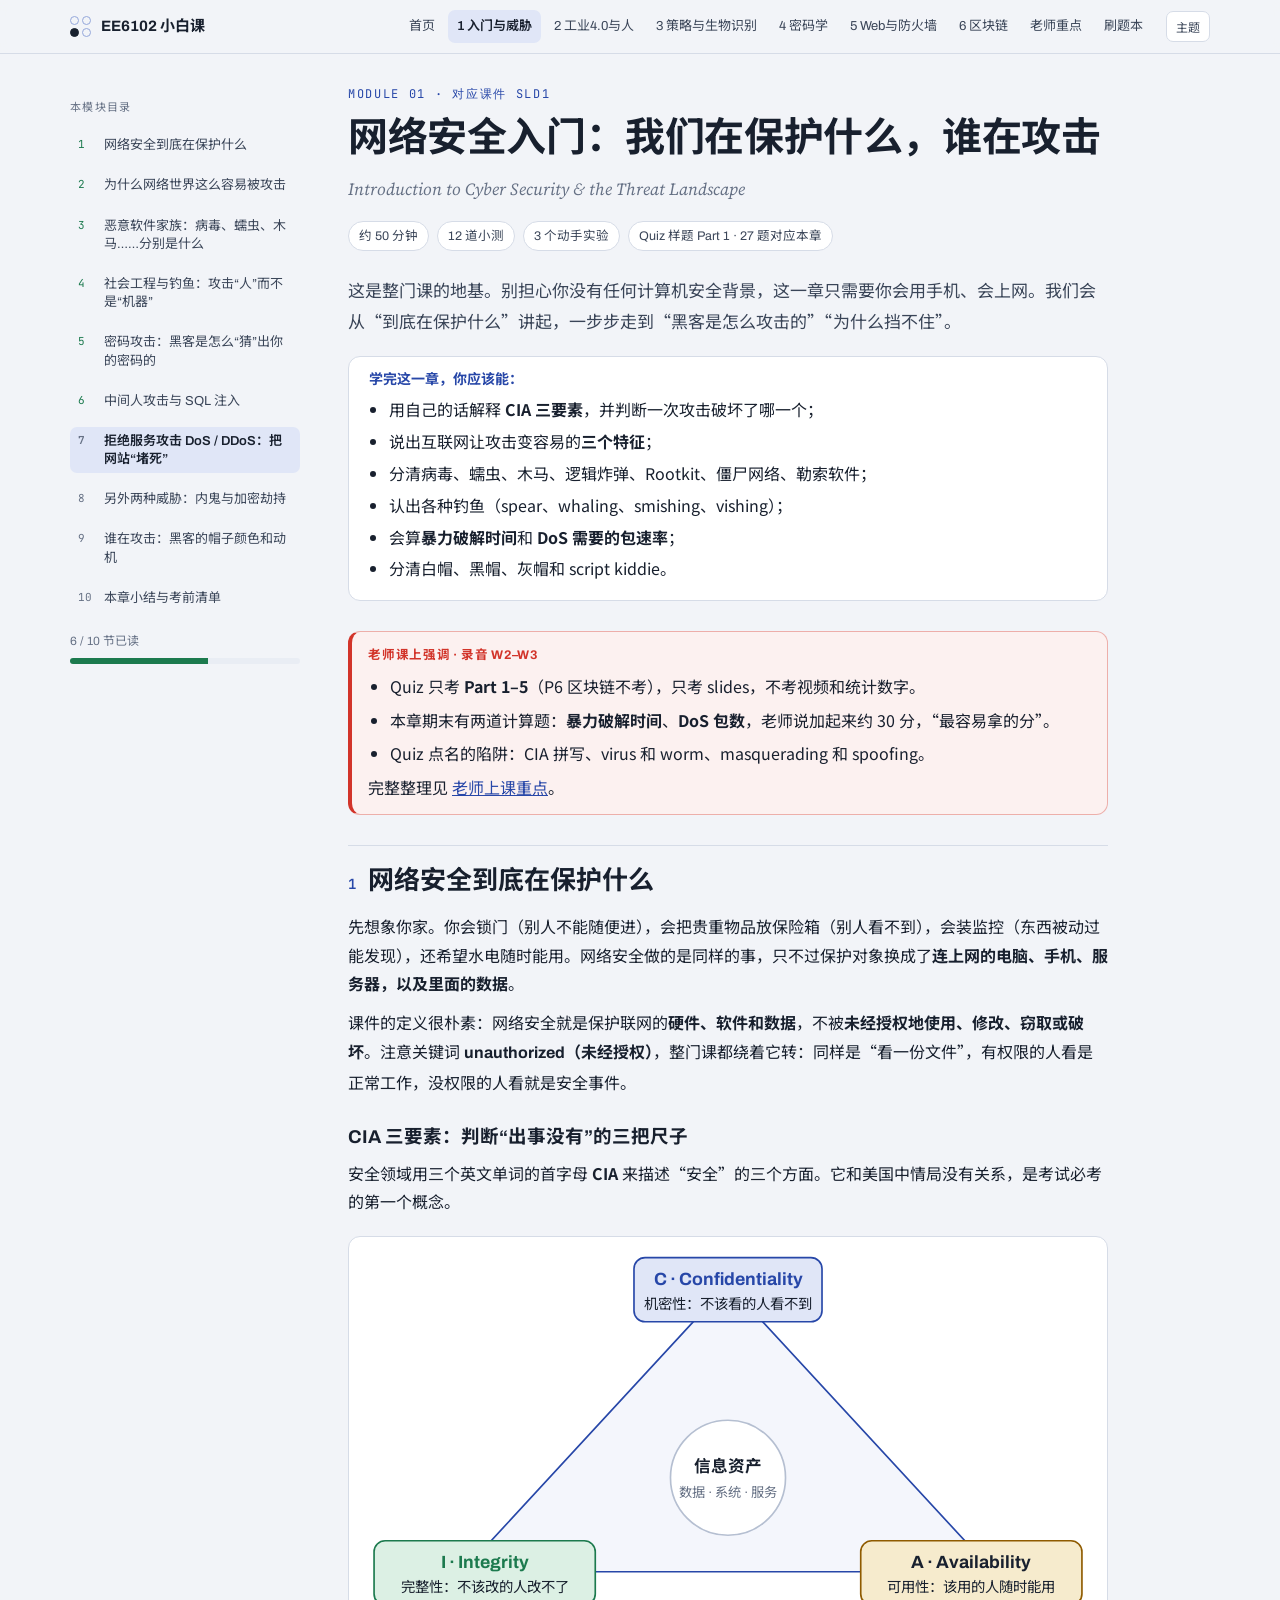
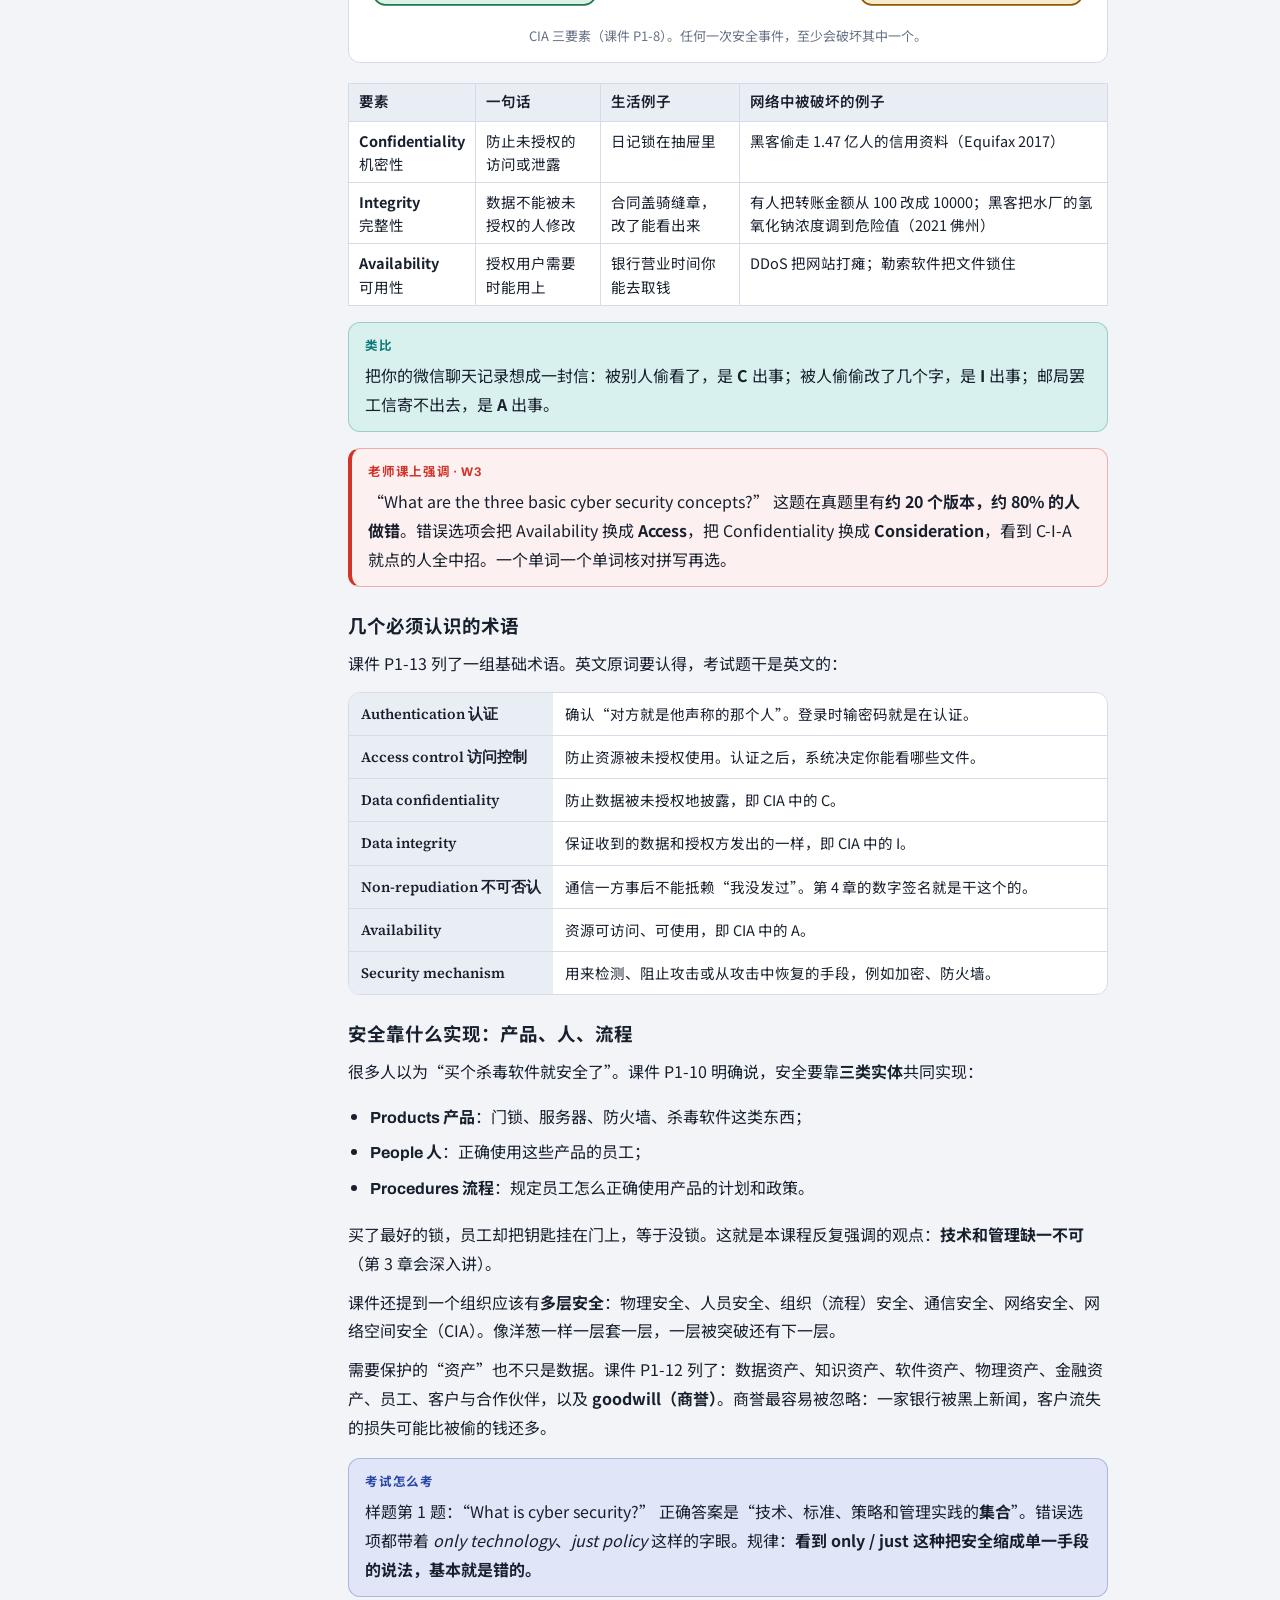
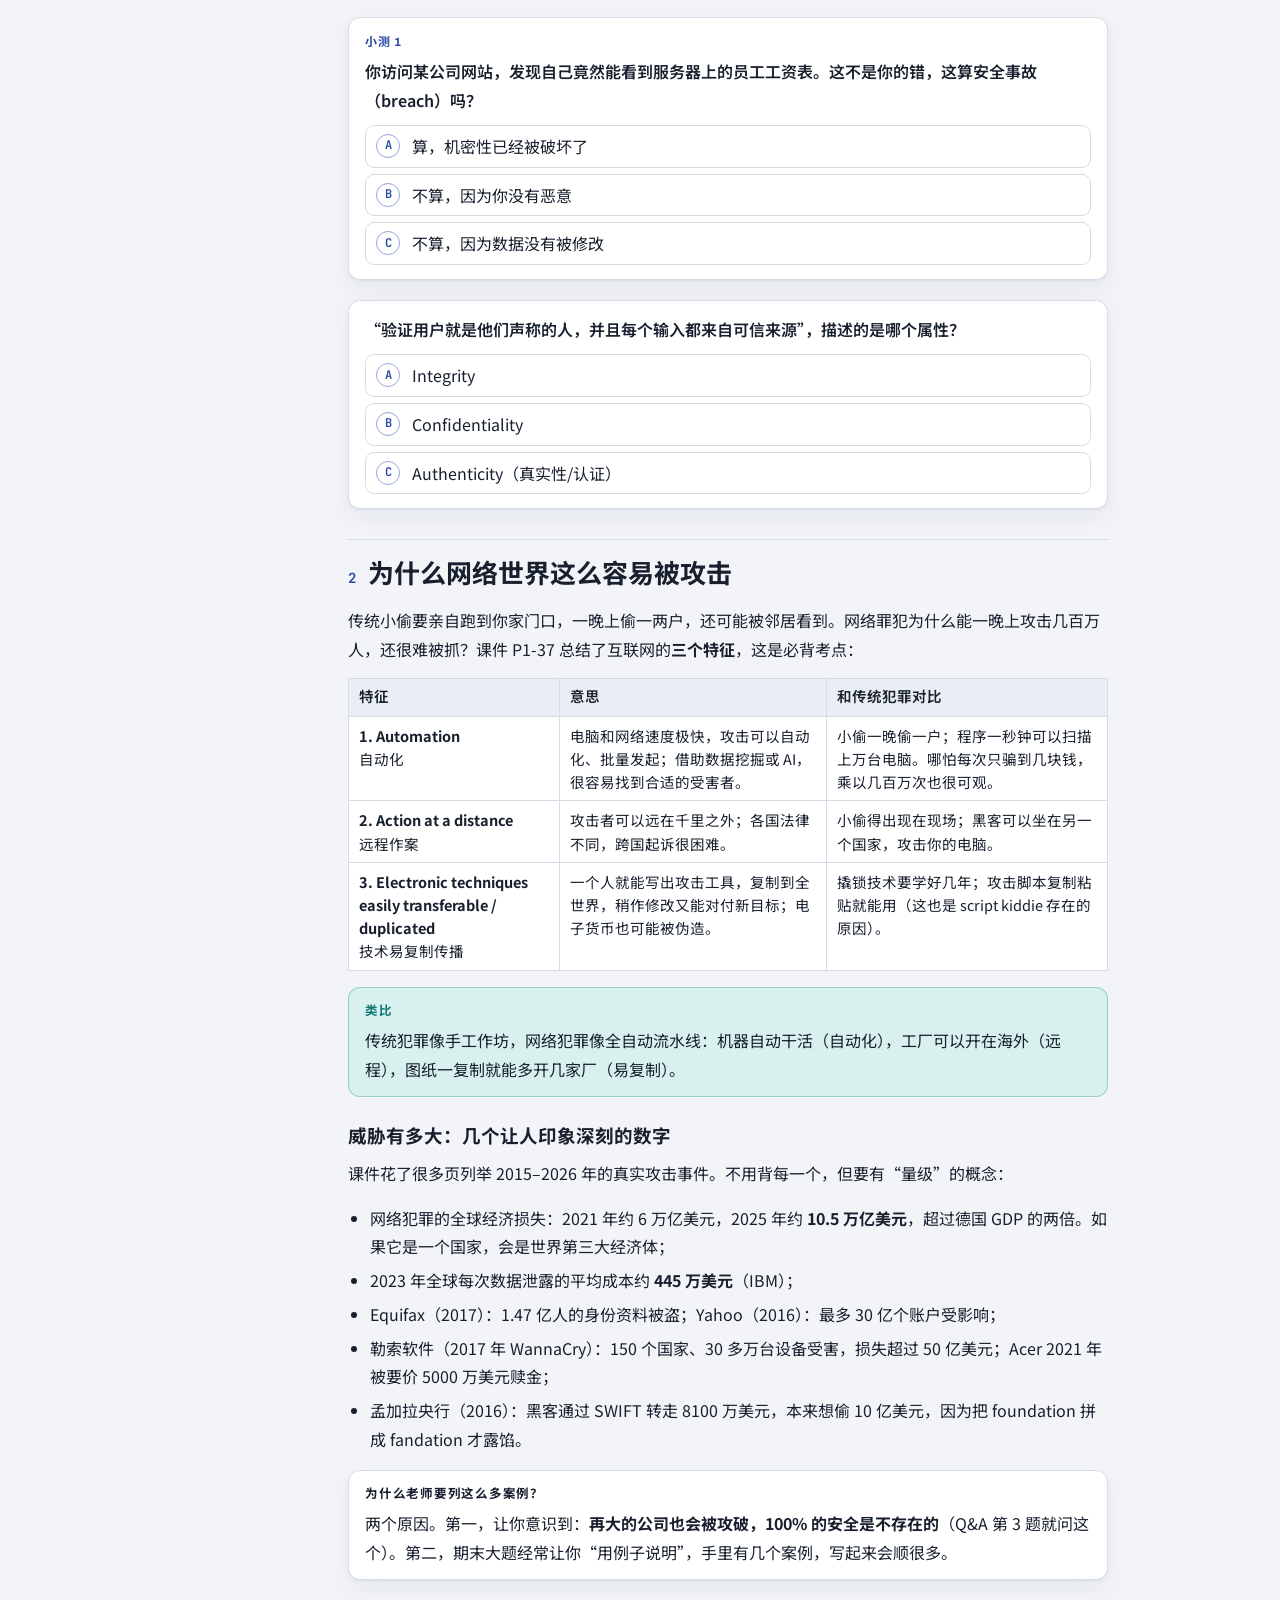
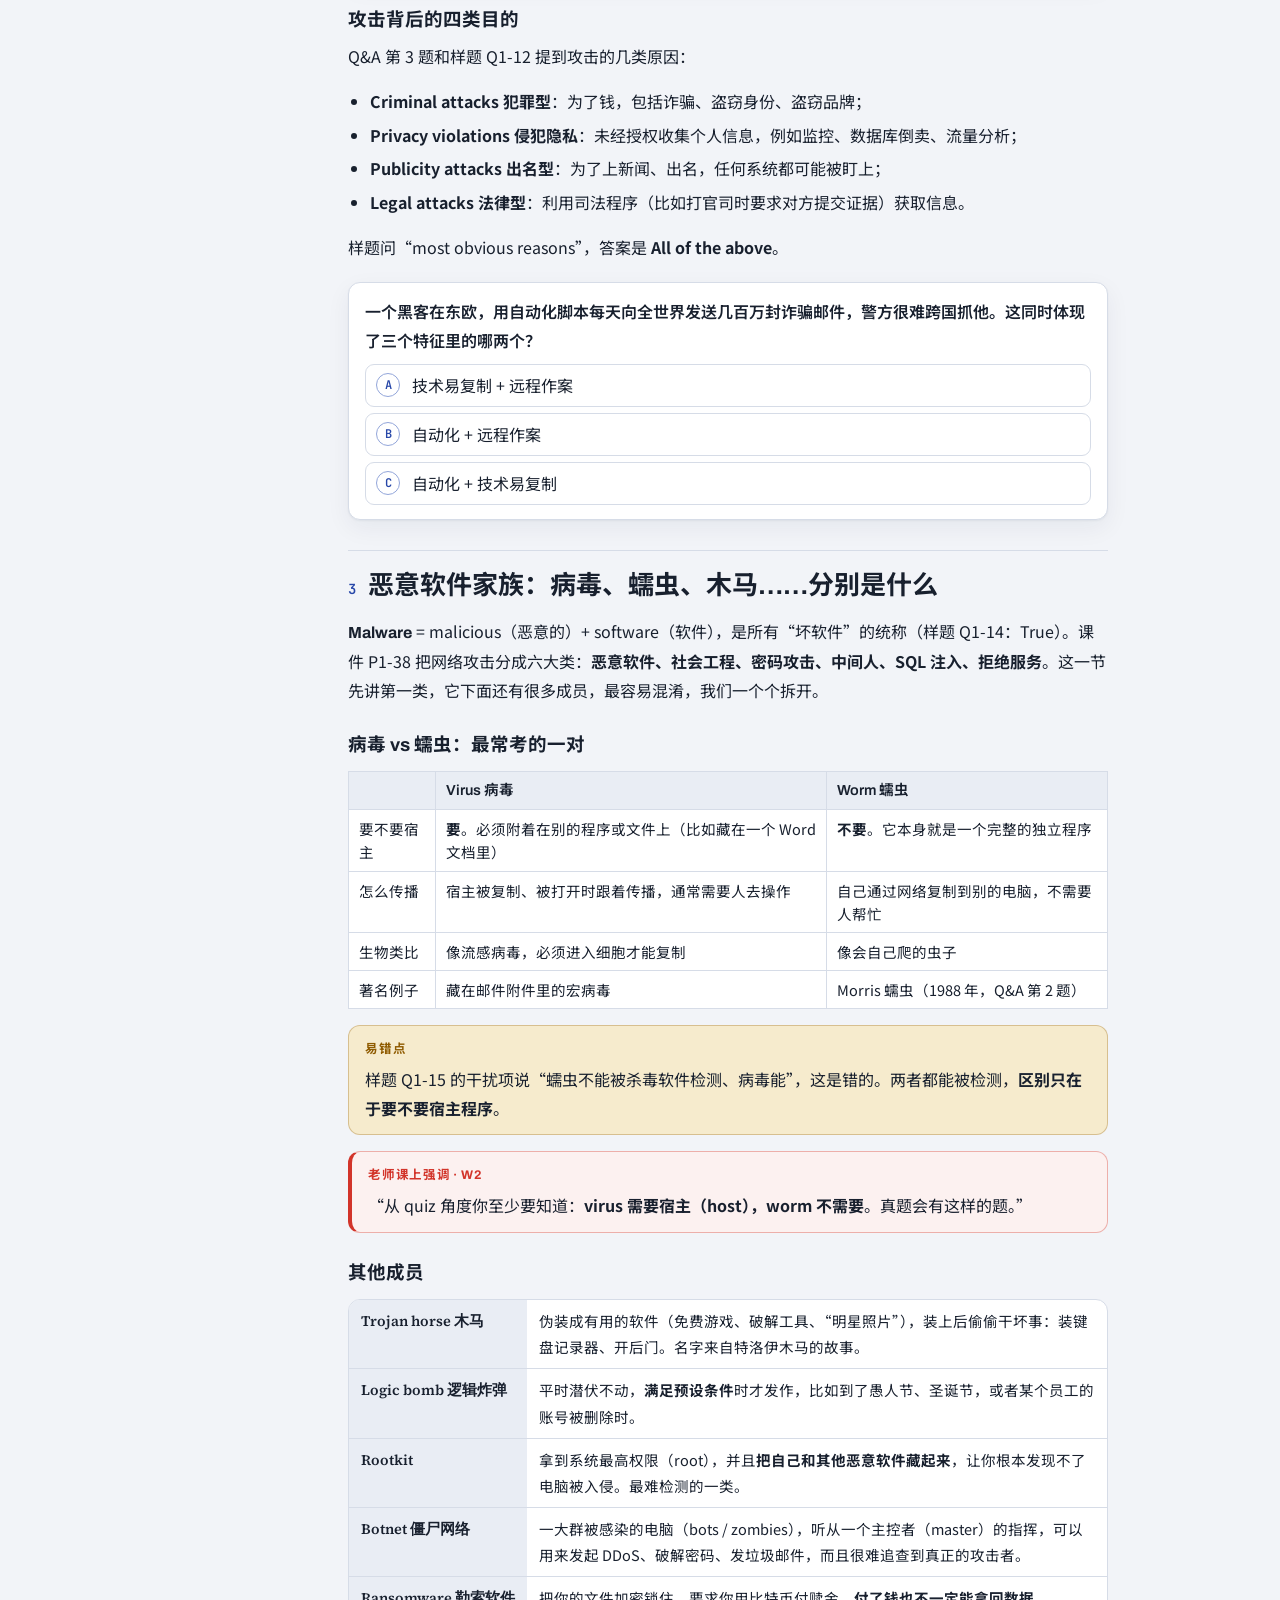
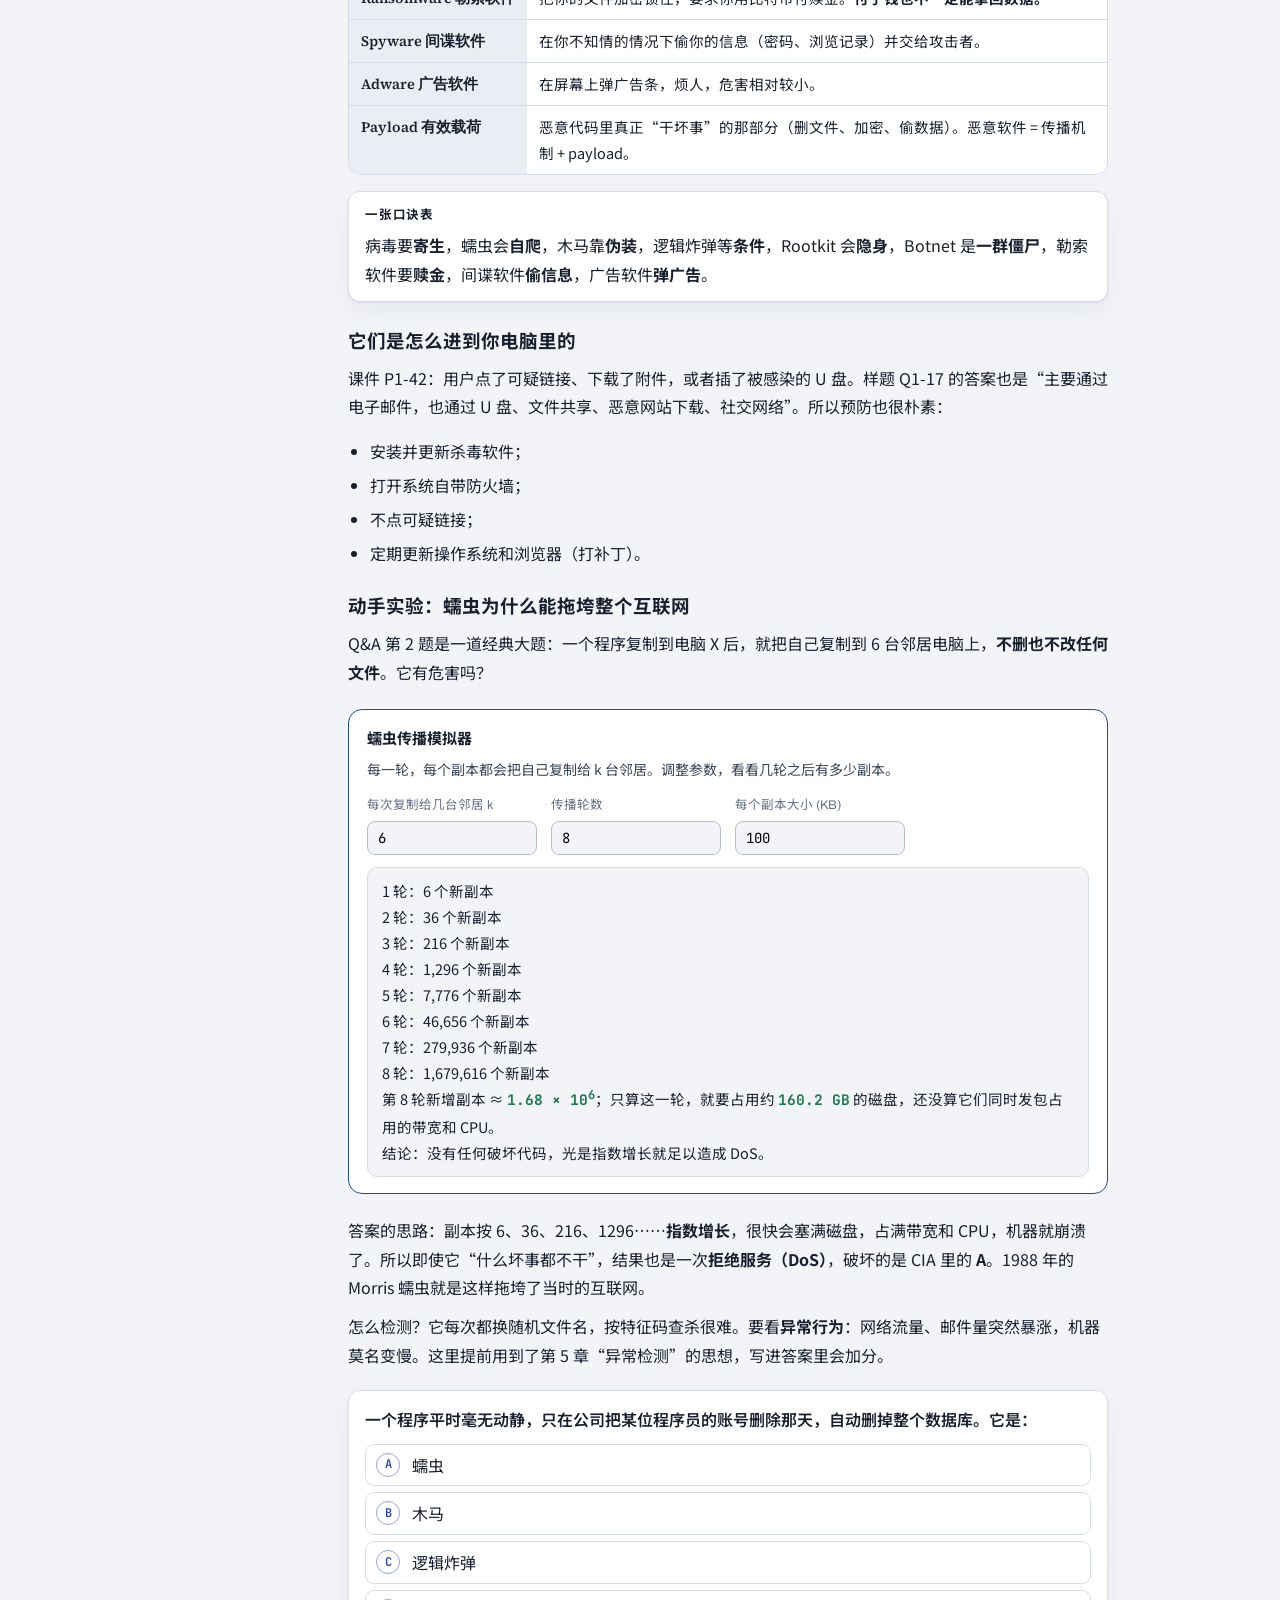
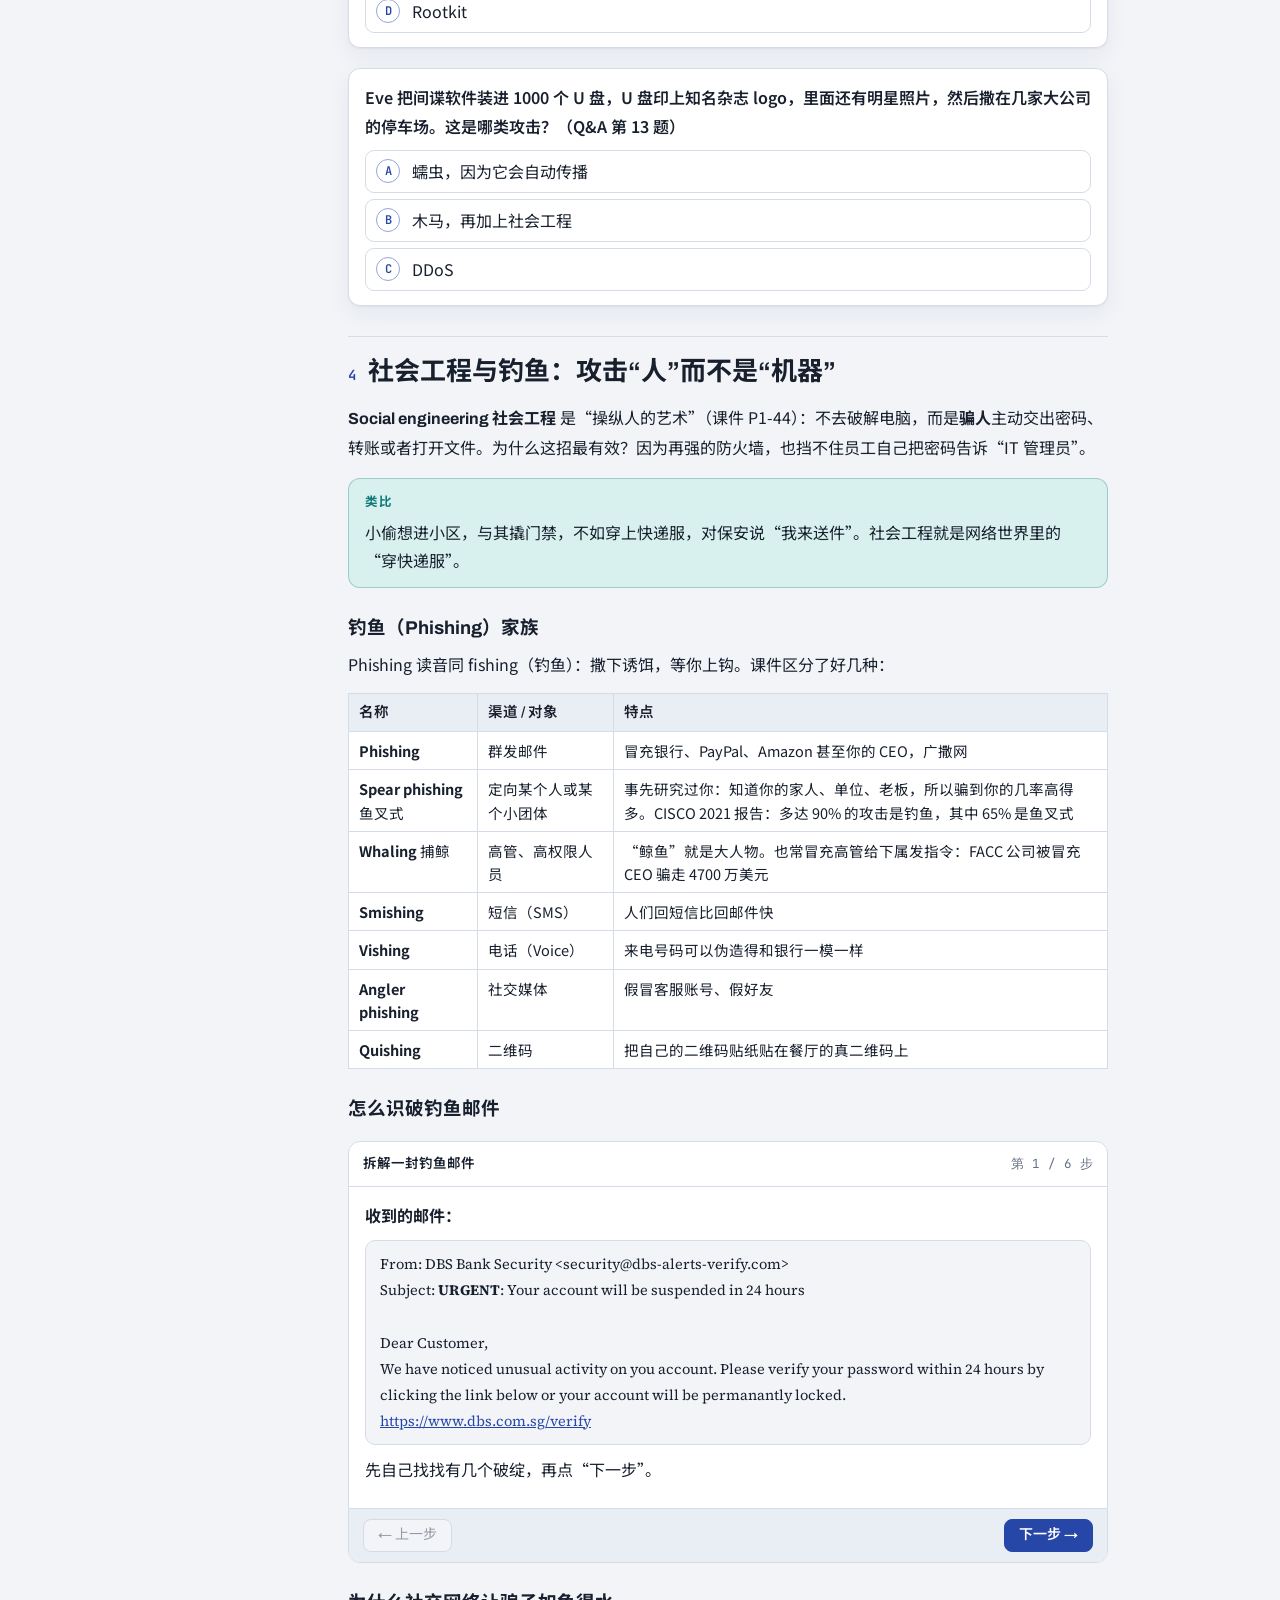
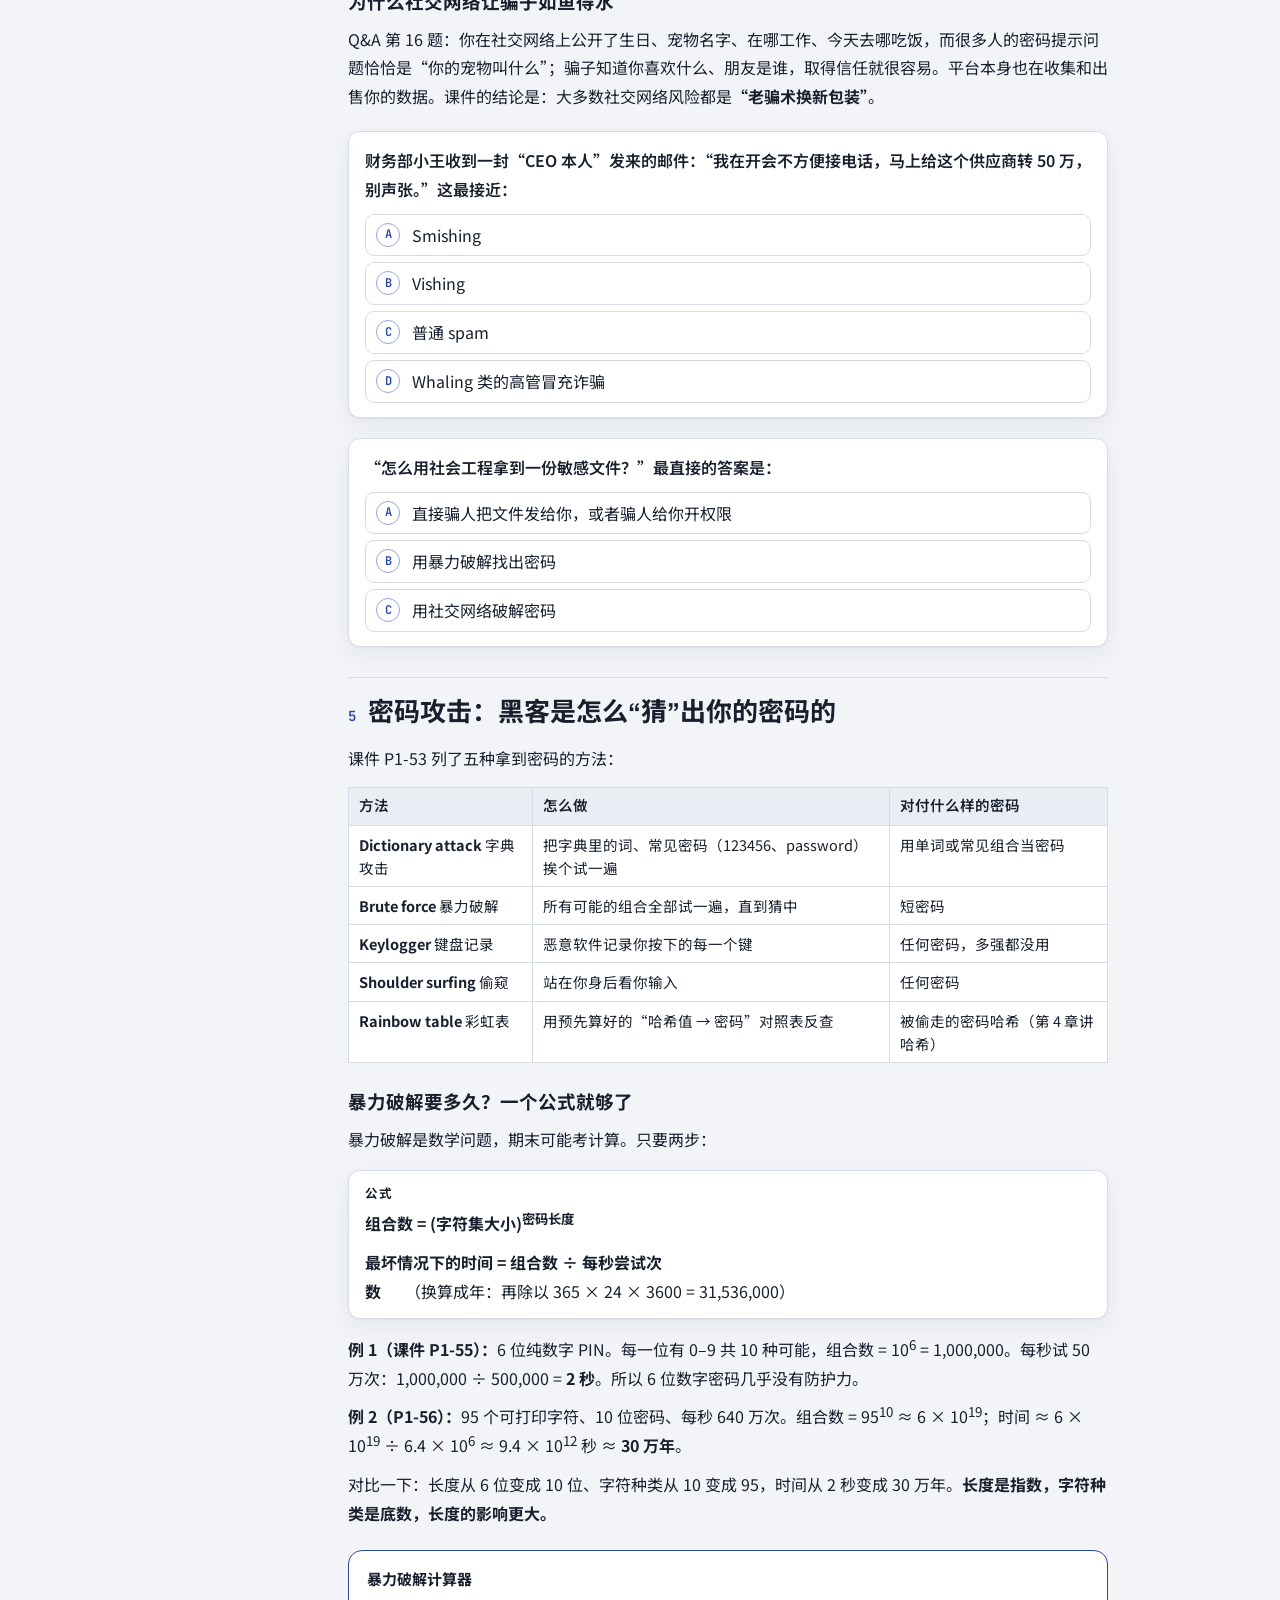
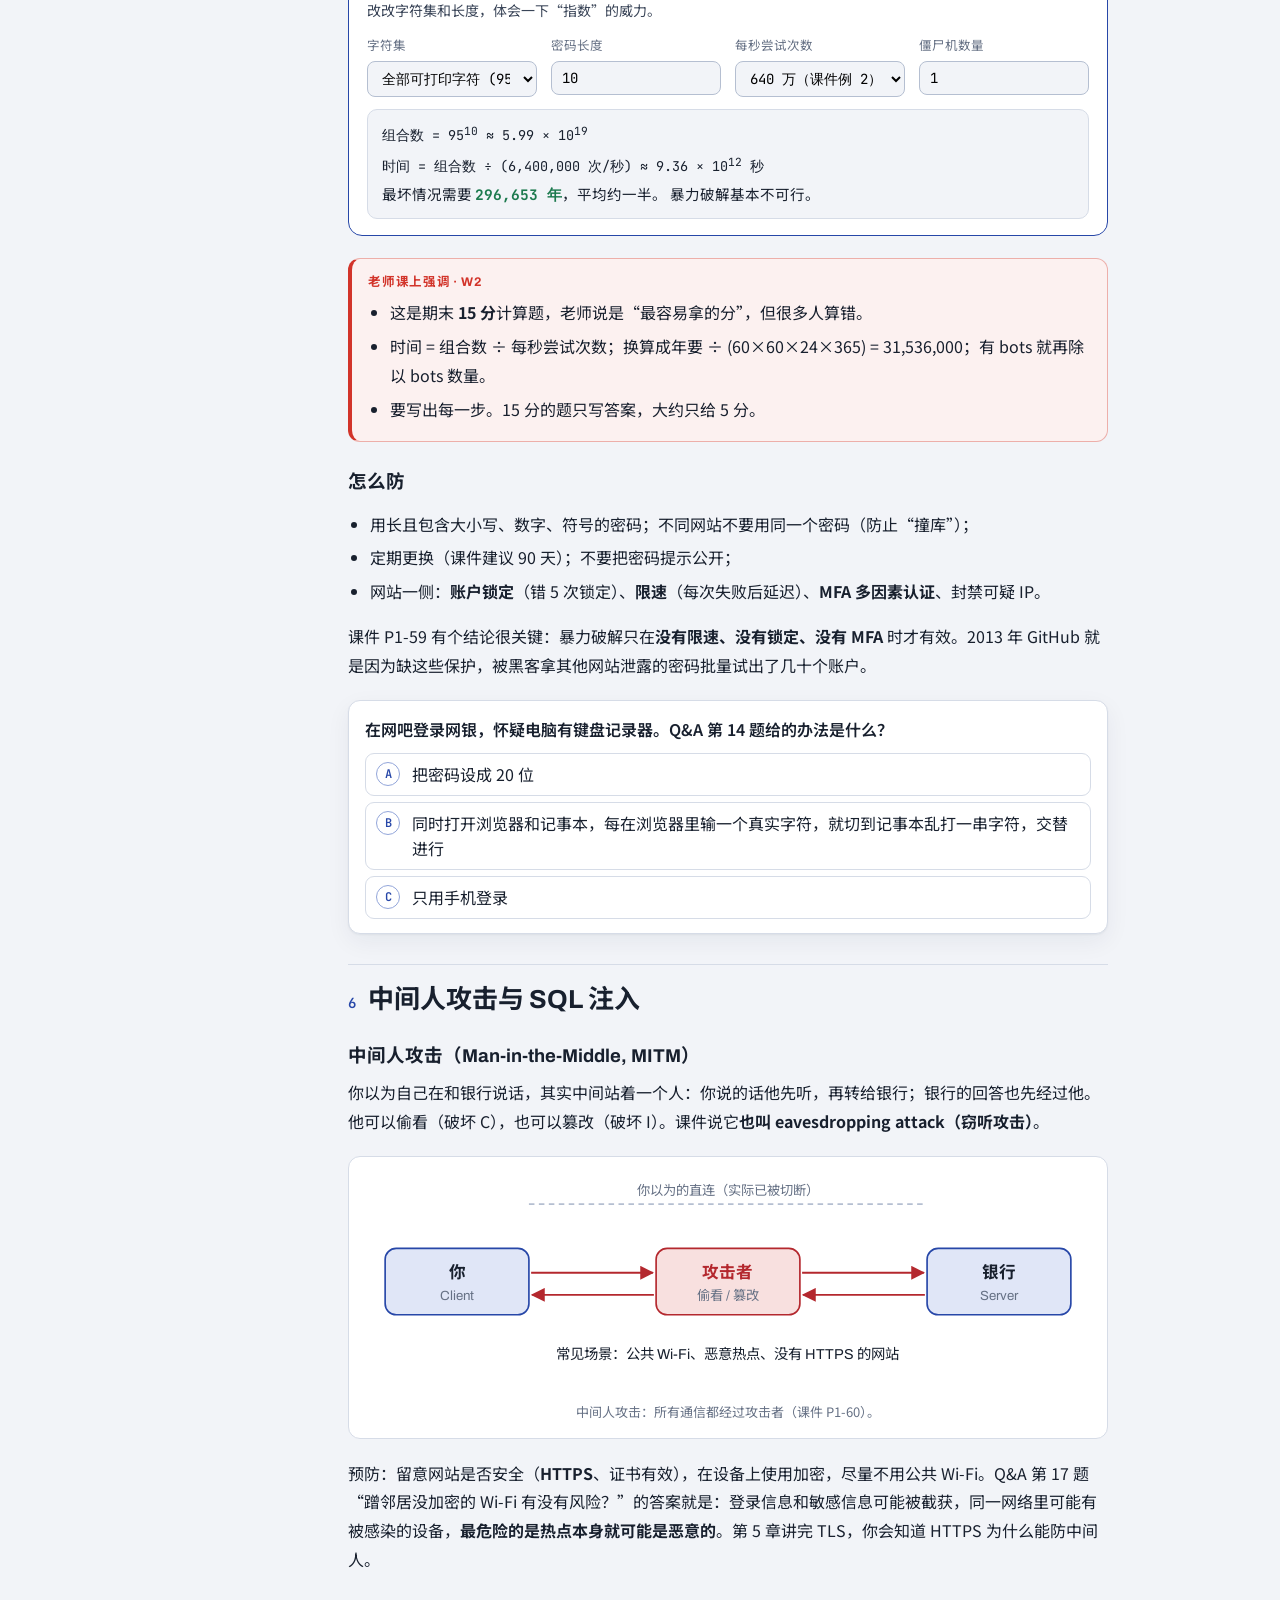
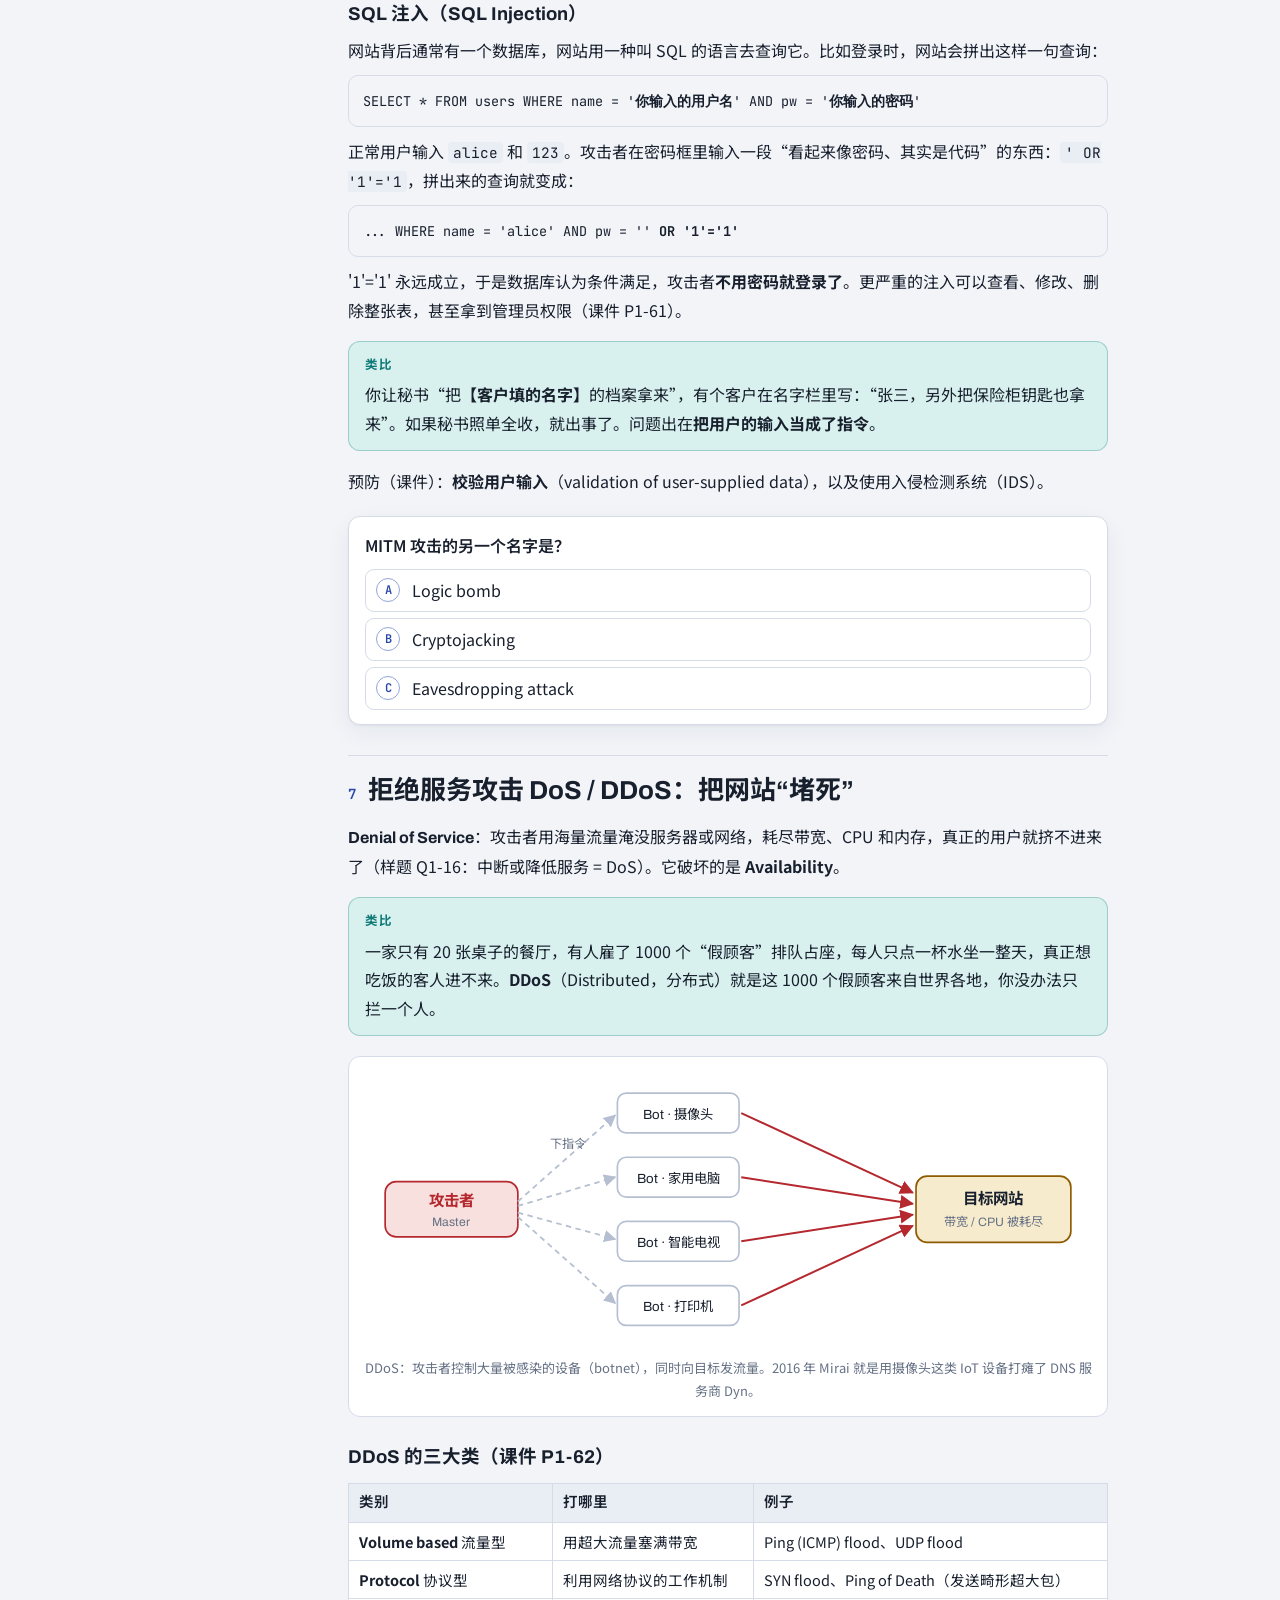
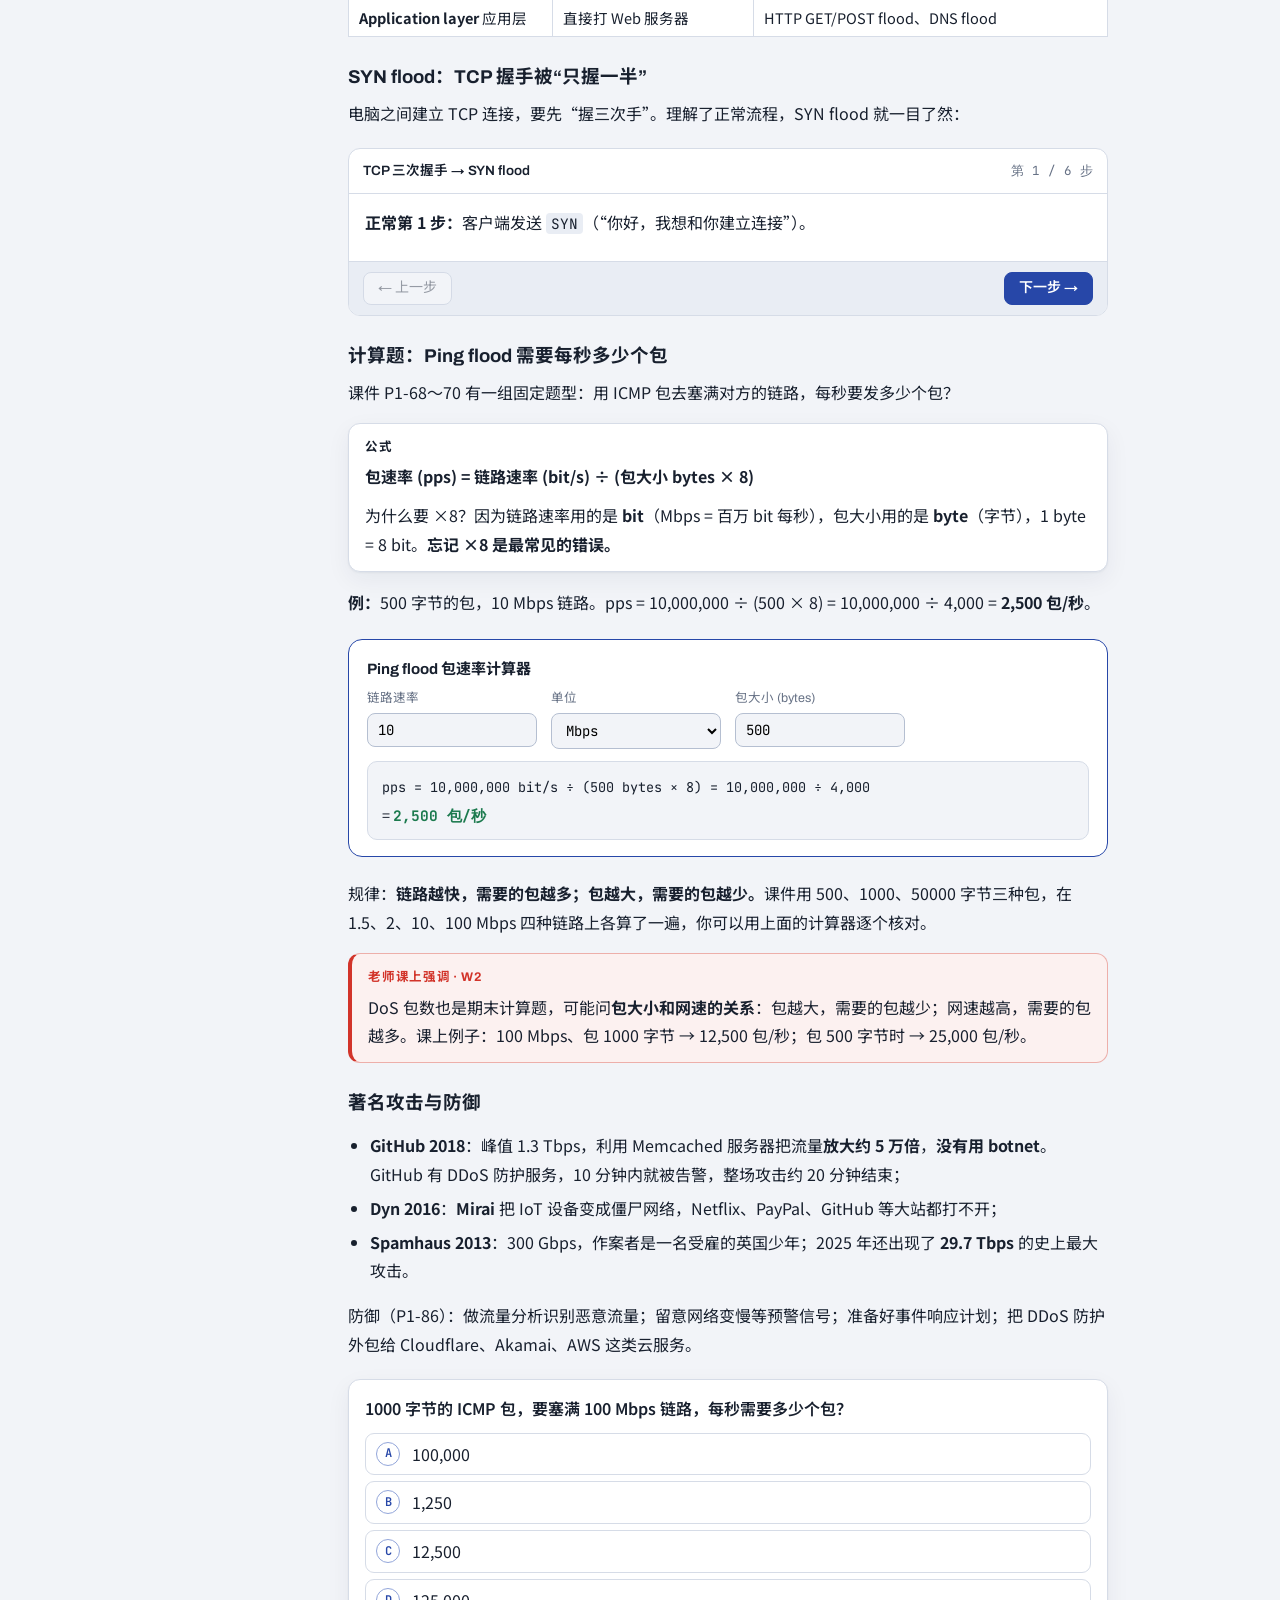
==== commit ab040913: "Add lecture-recording highlights: teacher.html, 老师课上强调 boxes in m1–m5, exam-drill practice build - t" ====
--- a/m1.html
+++ b/m1.html
@@ -13,7 +13,7 @@
 <header class="top"><div class="top-in">
   <a class="logo" href="index.html"><span class="marks" aria-hidden="true"><i></i><i></i><i class="on"></i><i></i></span><b>EE6102 小白课</b></a>
   <span class="sp"></span>
-  <nav aria-label="模块导航"><a href="index.html">首页</a><a class="on" href="m1.html">1 入门与威胁</a><a href="m2.html">2 工业4.0与人</a><a href="m3.html">3 策略与生物识别</a><a href="m4.html">4 密码学</a><a href="m5.html">5 Web与防火墙</a><a href="m6.html">6 区块链</a><a href="practice.html">刷题本</a></nav>
+  <nav aria-label="模块导航"><a href="index.html">首页</a><a class="on" href="m1.html">1 入门与威胁</a><a href="m2.html">2 工业4.0与人</a><a href="m3.html">3 策略与生物识别</a><a href="m4.html">4 密码学</a><a href="m5.html">5 Web与防火墙</a><a href="m6.html">6 区块链</a><a href="teacher.html">老师重点</a><a href="practice.html">刷题本</a></nav>
   <button class="themeb" type="button">主题</button>
 </div></header>
 
@@ -34,6 +34,7 @@
 <li>分清白帽、黑帽、灰帽和 script kiddie。</li></ul></div>
 
 <!-- ============ 1 ============ -->
+<div class="teacher box" data-t="m1top"><span class="bt">老师课上强调 · 录音 W2–W3</span><ul><li>Quiz 只考 <b>Part 1–5</b>（P6 区块链不考），只考 slides，不考视频和统计数字。</li><li>本章期末有两道计算题：<b>暴力破解时间</b>、<b>DoS 包数</b>，老师说加起来约 30 分，“最容易拿的分”。</li><li>Quiz 点名的陷阱：CIA 拼写、virus 和 worm、masquerading 和 spoofing。</li></ul><p>完整整理见 <a href="teacher.html">老师上课重点</a>。</p></div>
 <section class="sec" id="what">
 <h2><span class="n">1</span>网络安全到底在保护什么</h2>
 <p>先想象你家。你会锁门（别人不能随便进），会把贵重物品放保险箱（别人看不到），会装监控（东西被动过能发现），还希望水电随时能用。网络安全做的是同样的事，只不过保护对象换成了<b>连上网的电脑、手机、服务器，以及里面的数据</b>。</p>
@@ -67,6 +68,8 @@
 </table></div>
 <div class="analogy box"><span class="bt">类比</span><p>把你的微信聊天记录想成一封信：被别人偷看了，是 <b>C</b> 出事；被人偷偷改了几个字，是 <b>I</b> 出事；邮局罢工信寄不出去，是 <b>A</b> 出事。</p></div>
 
+<div class="teacher box" data-t="m1cia"><span class="bt">老师课上强调 · W3</span><p>“What are the three basic cyber security concepts?” 这题在真题里有<b>约 20 个版本，约 80% 的人做错</b>。错误选项会把 Availability 换成 <b>Access</b>，把 Confidentiality 换成 <b>Consideration</b>，看到 C-I-A 就点的人全中招。一个单词一个单词核对拼写再选。</p></div>
+
 <h3>几个必须认识的术语</h3>
 <p>课件 P1-13 列了一组基础术语。英文原词要认得，考试题干是英文的：</p>
 <dl class="gloss">
@@ -153,6 +156,8 @@
 <tr><td>著名例子</td><td>藏在邮件附件里的宏病毒</td><td>Morris 蠕虫（1988 年，Q&amp;A 第 2 题）</td></tr>
 </table></div>
 <div class="pitfall box"><span class="bt">易错点</span><p>样题 Q1-15 的干扰项说“蠕虫不能被杀毒软件检测、病毒能”，这是错的。两者都能被检测，<b>区别只在于要不要宿主程序</b>。</p></div>
+
+<div class="teacher box" data-t="m1worm"><span class="bt">老师课上强调 · W2</span><p>“从 quiz 角度你至少要知道：<b>virus 需要宿主（host），worm 不需要</b>。真题会有这样的题。”</p></div>
 
 <h3>其他成员</h3>
 <dl class="gloss">
@@ -251,6 +256,8 @@
 <div class="lab" id="bflab"><p class="lt">暴力破解计算器</p><p class="ld">改改字符集和长度，体会一下“指数”的威力。</p>
 <div class="fields"><div class="fld"><label for="bn">字符集</label><select id="bn"><option value="10">纯数字 (10)</option><option value="26">小写字母 (26)</option><option value="62">大小写+数字 (62)</option><option value="95" selected>全部可打印字符 (95)</option><option value="102">课件例 3 (102)</option></select></div><div class="fld"><label for="bl">密码长度</label><input id="bl" type="number" value="10" min="1" max="40"></div><div class="fld"><label for="br">每秒尝试次数</label><select id="br"><option value="500000">50 万（课件例 1）</option><option value="6400000" selected>640 万（课件例 2）</option><option value="400000000">4 亿（课件例 3）</option><option value="1e10">100 亿（GPU 集群）</option></select></div><div class="fld"><label for="bb">僵尸机数量</label><input id="bb" type="number" value="1" min="1"></div></div>
 <div class="out" id="bfout"></div></div>
+
+<div class="teacher box" data-t="m1brute"><span class="bt">老师课上强调 · W2</span><ul><li>这是期末 <b>15 分</b>计算题，老师说是“最容易拿的分”，但很多人算错。</li><li>时间 = 组合数 ÷ 每秒尝试次数；换算成年要 ÷ (60×60×24×365) = 31,536,000；有 bots 就再除以 bots 数量。</li><li>要写出每一步。15 分的题只写答案，大约只给 5 分。</li></ul></div>
 
 <h3>怎么防</h3>
 <ul>
@@ -349,6 +356,8 @@
 <div class="out" id="dout"></div></div>
 <p>规律：<b>链路越快，需要的包越多；包越大，需要的包越少。</b>课件用 500、1000、50000 字节三种包，在 1.5、2、10、100 Mbps 四种链路上各算了一遍，你可以用上面的计算器逐个核对。</p>
 
+<div class="teacher box" data-t="m1dos"><span class="bt">老师课上强调 · W2</span><p>DoS 包数也是期末计算题，可能问<b>包大小和网速的关系</b>：包越大，需要的包越少；网速越高，需要的包越多。课上例子：100 Mbps、包 1000 字节 → 12,500 包/秒；包 500 字节时 → 25,000 包/秒。</p></div>
+
 <h3>著名攻击与防御</h3>
 <ul>
 <li><b>GitHub 2018</b>：峰值 1.3 Tbps，利用 Memcached 服务器把流量<b>放大约 5 万倍</b>，<b>没有用 botnet</b>。GitHub 有 DDoS 防护服务，10 分钟内就被告警，整场攻击约 20 分钟结束；</li>
@@ -391,6 +400,8 @@
 <tr><td>Nation-sponsored</td><td>国家支持的黑客：网络战、间谍</td><td>资源最雄厚</td></tr>
 </table></div>
 <p>公司为什么要雇白帽？他们能抢在坏人之前发现漏洞，Google、Facebook、Tesla 每年都会通过 <b>bug bounty（漏洞赏金）</b>付给黑客数百万美元。</p>
+
+<div class="teacher box" data-t="m1hat"><span class="bt">老师课上强调 · W3</span><p>老师的口径：gray hat 发现漏洞后告诉所有者，<b>但会要钱</b>（“我发现了你的漏洞，现在付钱给我”），所以分不清是好人还是坏人。</p></div>
 
 <h3>熟练黑客 vs 不熟练黑客（Q&amp;A 第 15 题）</h3>
 <p><b>熟练黑客</b>自己写代码，攻击<b>还没人知道的漏洞</b>，也就是<b>零日攻击（zero-day）</b>，一开始几乎没法防。<b>不熟练的</b>（script kiddie）用的是公开工具，所以只要<b>及时打补丁</b>、关注已公开的攻击工具，就能防住大部分。</p>
@@ -439,9 +450,11 @@
 <dt>plan – protect – respond</dt><dd>安全管理循环：规划、保护（最耗时，日常运维）、响应（按计划恢复）</dd>
 </dl>
 
-<div class="exam box"><span class="bt">去刷题</span><p>本章对应 <b>Sample Quiz Part 1（27 题）</b>，以及刷题本里 P1 的 14 道自编题和 Q&amp;A 第 1–17 题。学完马上去<a href="practice.html#practice">刷题本</a>做一遍，错题会自动收进错题本。</p></div>
+<div class="exam box"><span class="bt">去刷题</span><p>本章对应 <b>Sample Quiz Part 1（27 题）</b>，以及刷题本里 P1 的 15 道自编题和 Q&amp;A 第 1–17 题。学完马上去<a href="practice.html#practice">刷题本</a>做一遍，错题会自动收进错题本。</p></div>
 <p><button class="btn" data-done></button> <button class="btn" data-reset-quiz>重做本页小测</button></p>
 <nav class="pager"><a href="index.html"><span>← 返回</span><b>课程首页</b></a><a class="next" href="m2.html"><span>下一模块 →</span><b>2 · 工业 4.0 与人的因素</b></a></nav>
+<div class="teacher box" data-t="m1masq"><span class="bt">老师课上强调 · W3</span><p><b>人</b>冒用别人的身份叫 <b>masquerading</b>；<b>服务器 / IP 地址</b>被伪造叫 <b>spoofing</b>。样题 Q1-13 说的是“人”，所以选 masquerading。</p></div>
+
 </section>
 </main>
 </div>
--- a/assets/style.css
+++ b/assets/style.css
@@ -65,7 +65,7 @@
 .toc .bar{height:6px;background:var(--surface-2);border-radius:99px;overflow:hidden;margin-top:5px}
 .toc .bar i{display:block;height:100%;background:var(--good);width:0}
 main.lesson{padding:30px 0 100px;min-width:0;max-width:760px}
-@media (max-width:980px){.wrap{grid-template-columns:1fr;gap:0}.toc{display:none}main.lesson{padding:22px 0 80px;margin:0 auto}}
+@media (max-width:980px){.wrap{grid-template-columns:minmax(0,1fr);gap:0}.toc{display:none}main.lesson{padding:22px 0 80px;margin:0 auto;width:100%}}
 @media (max-width:600px){.wrap{padding:0 16px}body{font-size:15.5px}}
 
 /* hero */
@@ -109,6 +109,8 @@
 .key>.bt{color:var(--ink)}
 .story{background:var(--surface);border-color:var(--line);border-style:dashed}
 .story>.bt{color:var(--bad)}
+.teacher{background:color-mix(in srgb,var(--mark) 7%,var(--surface));border-color:color-mix(in srgb,var(--mark) 35%,transparent);border-left:4px solid var(--mark)}
+.teacher>.bt{color:var(--mark)}
 
 /* tables */
 .tbl{overflow-x:auto;max-width:100%;margin:14px 0}
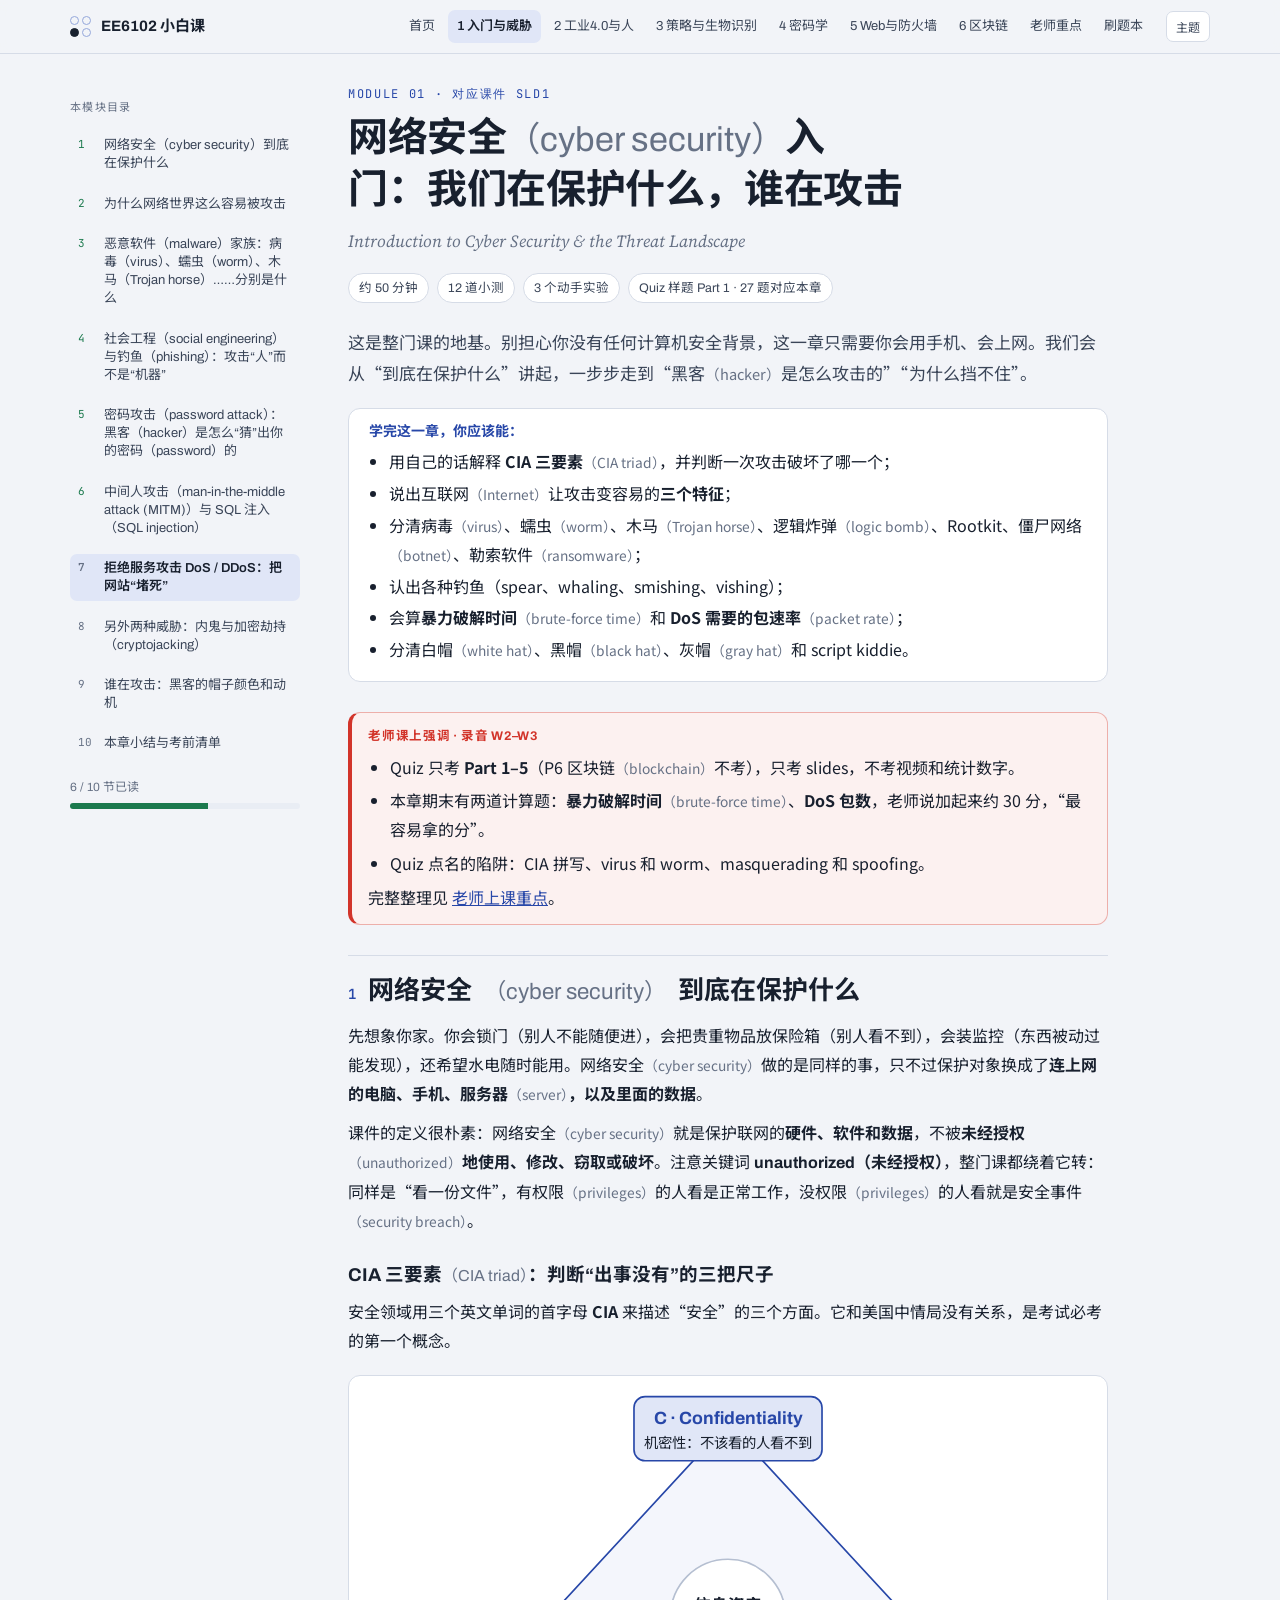
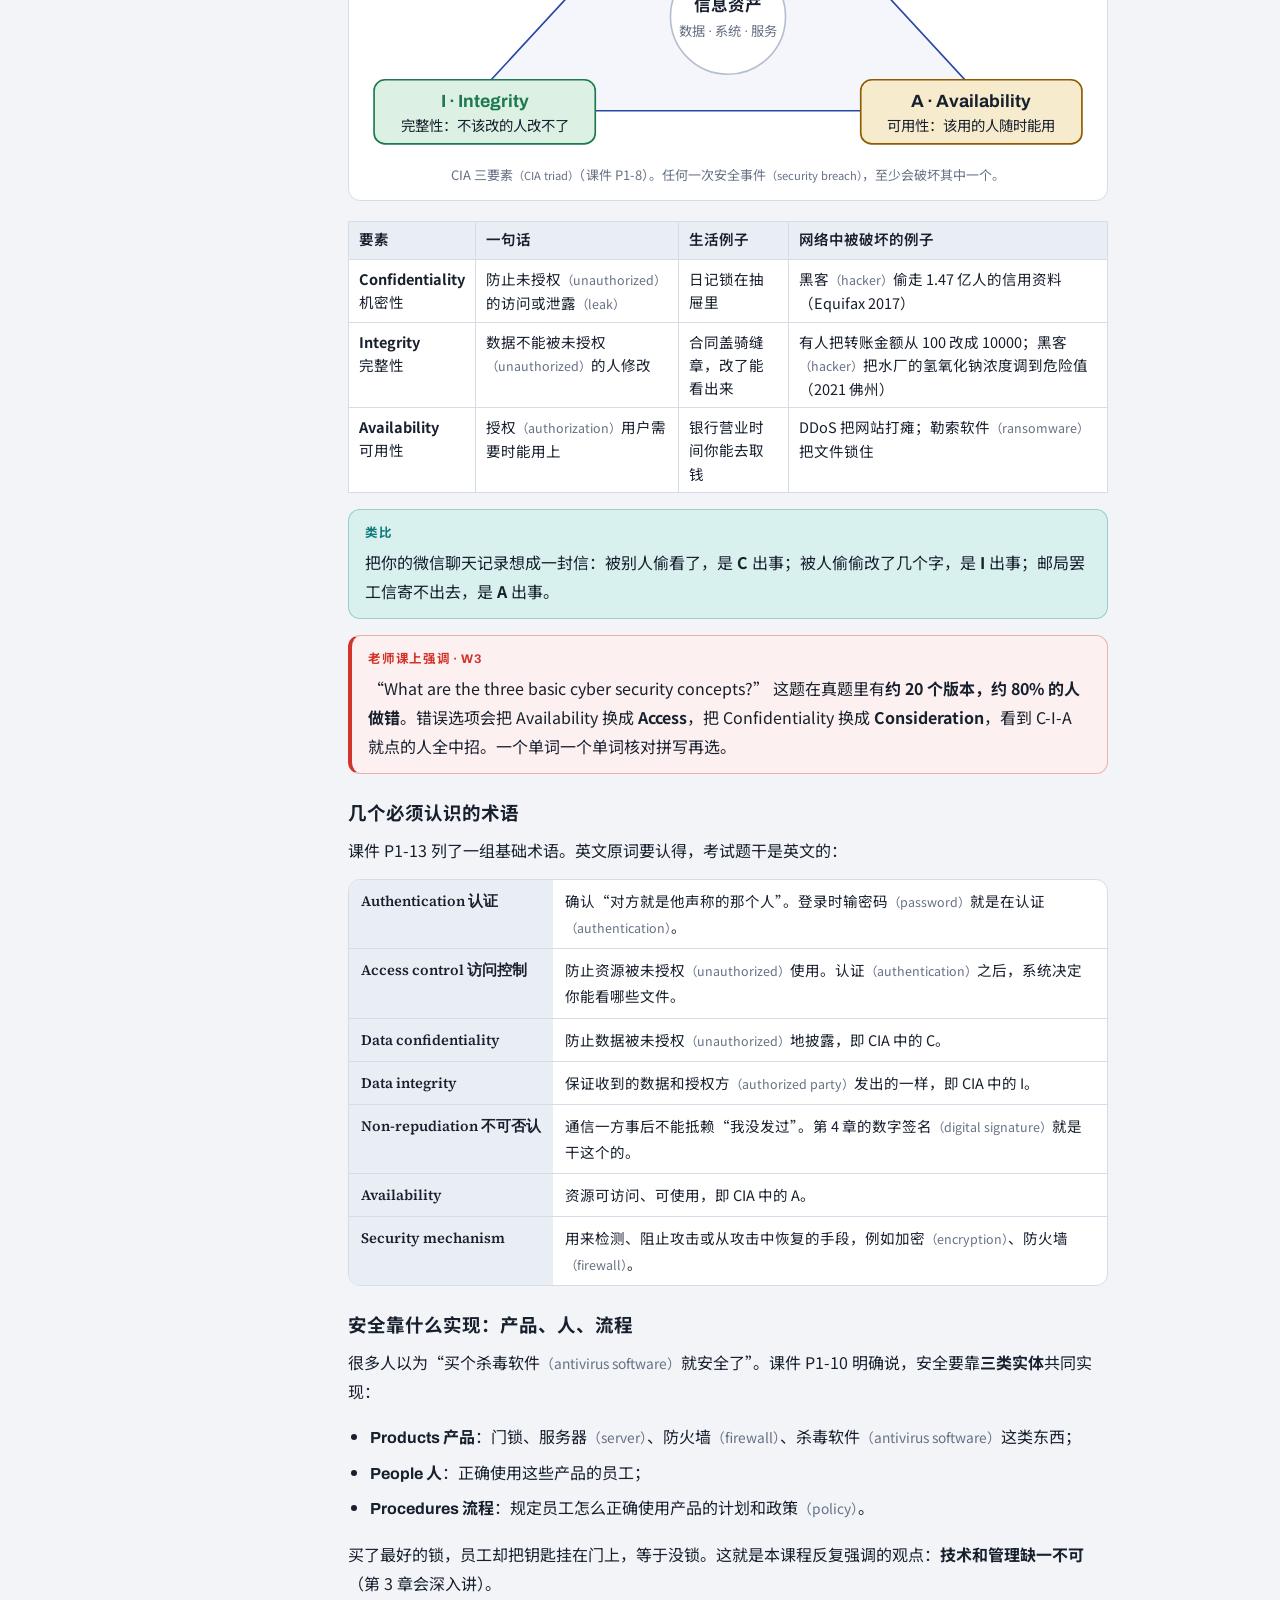
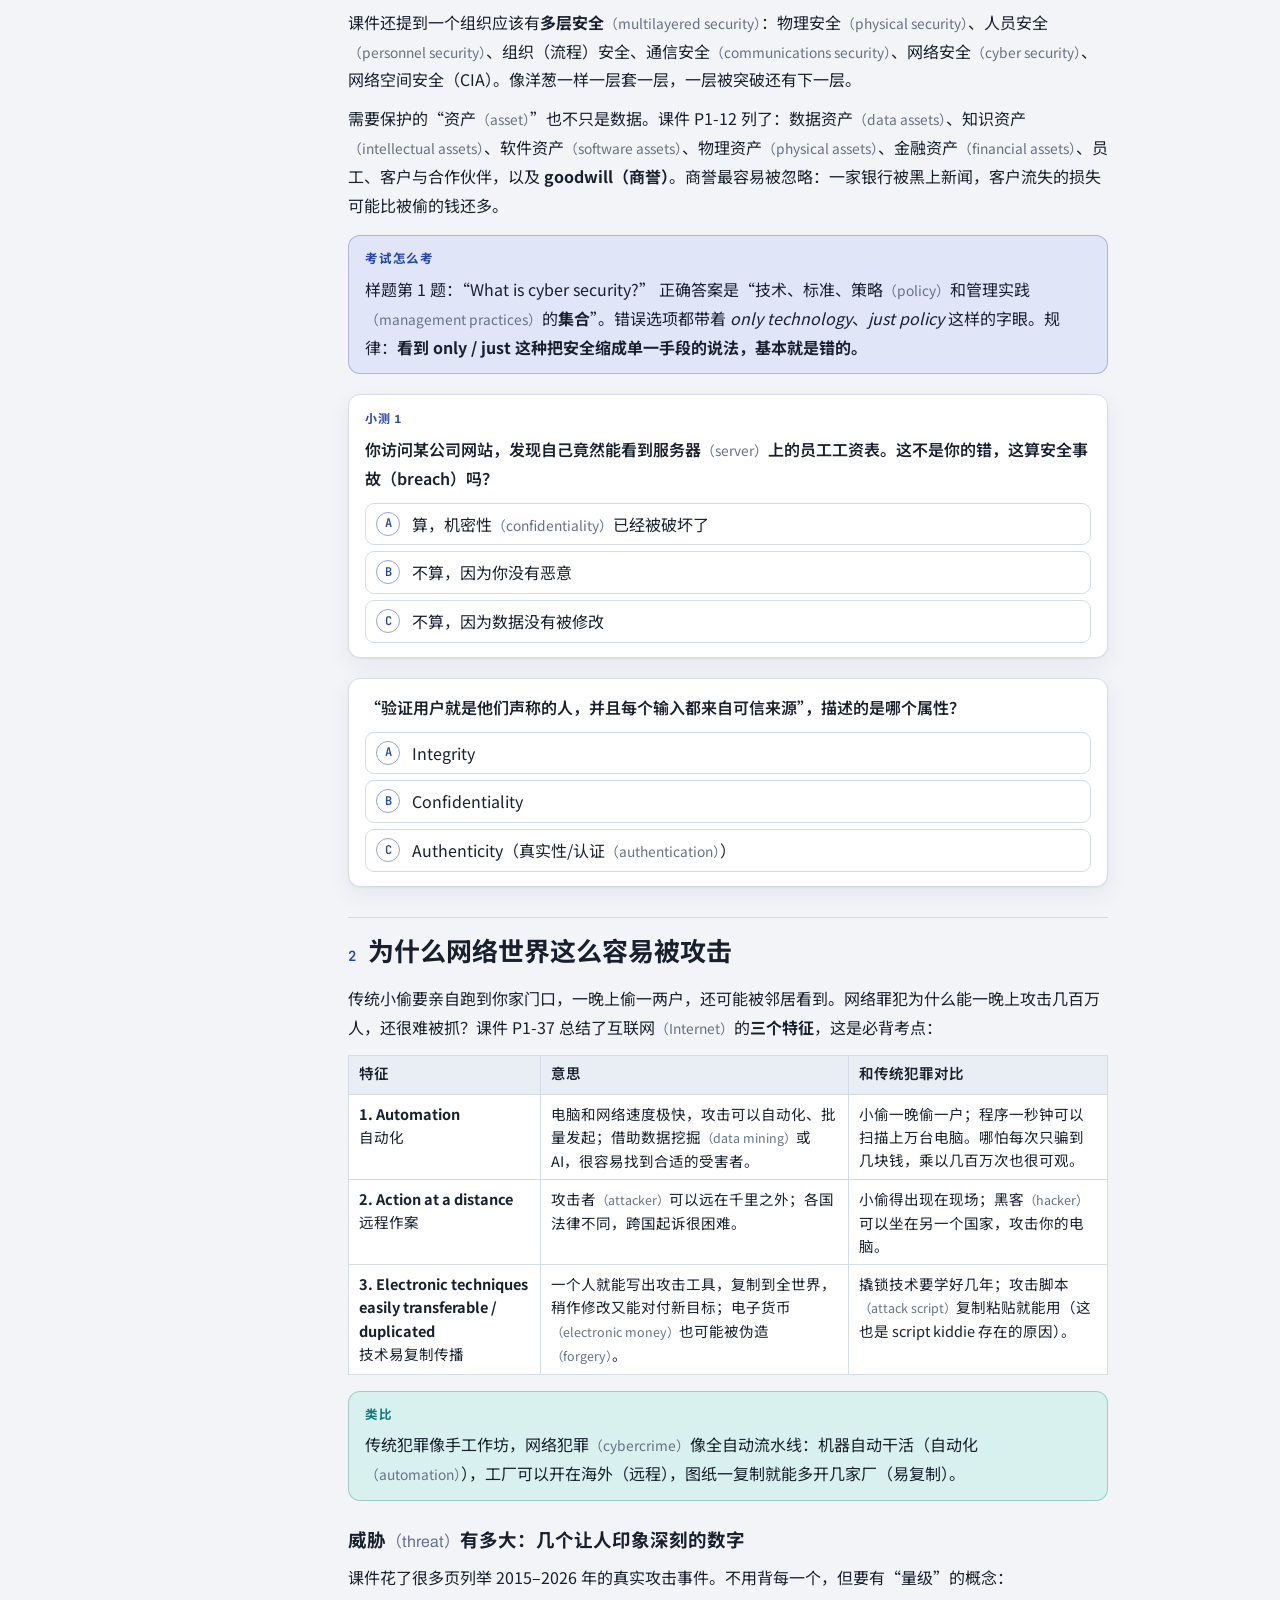
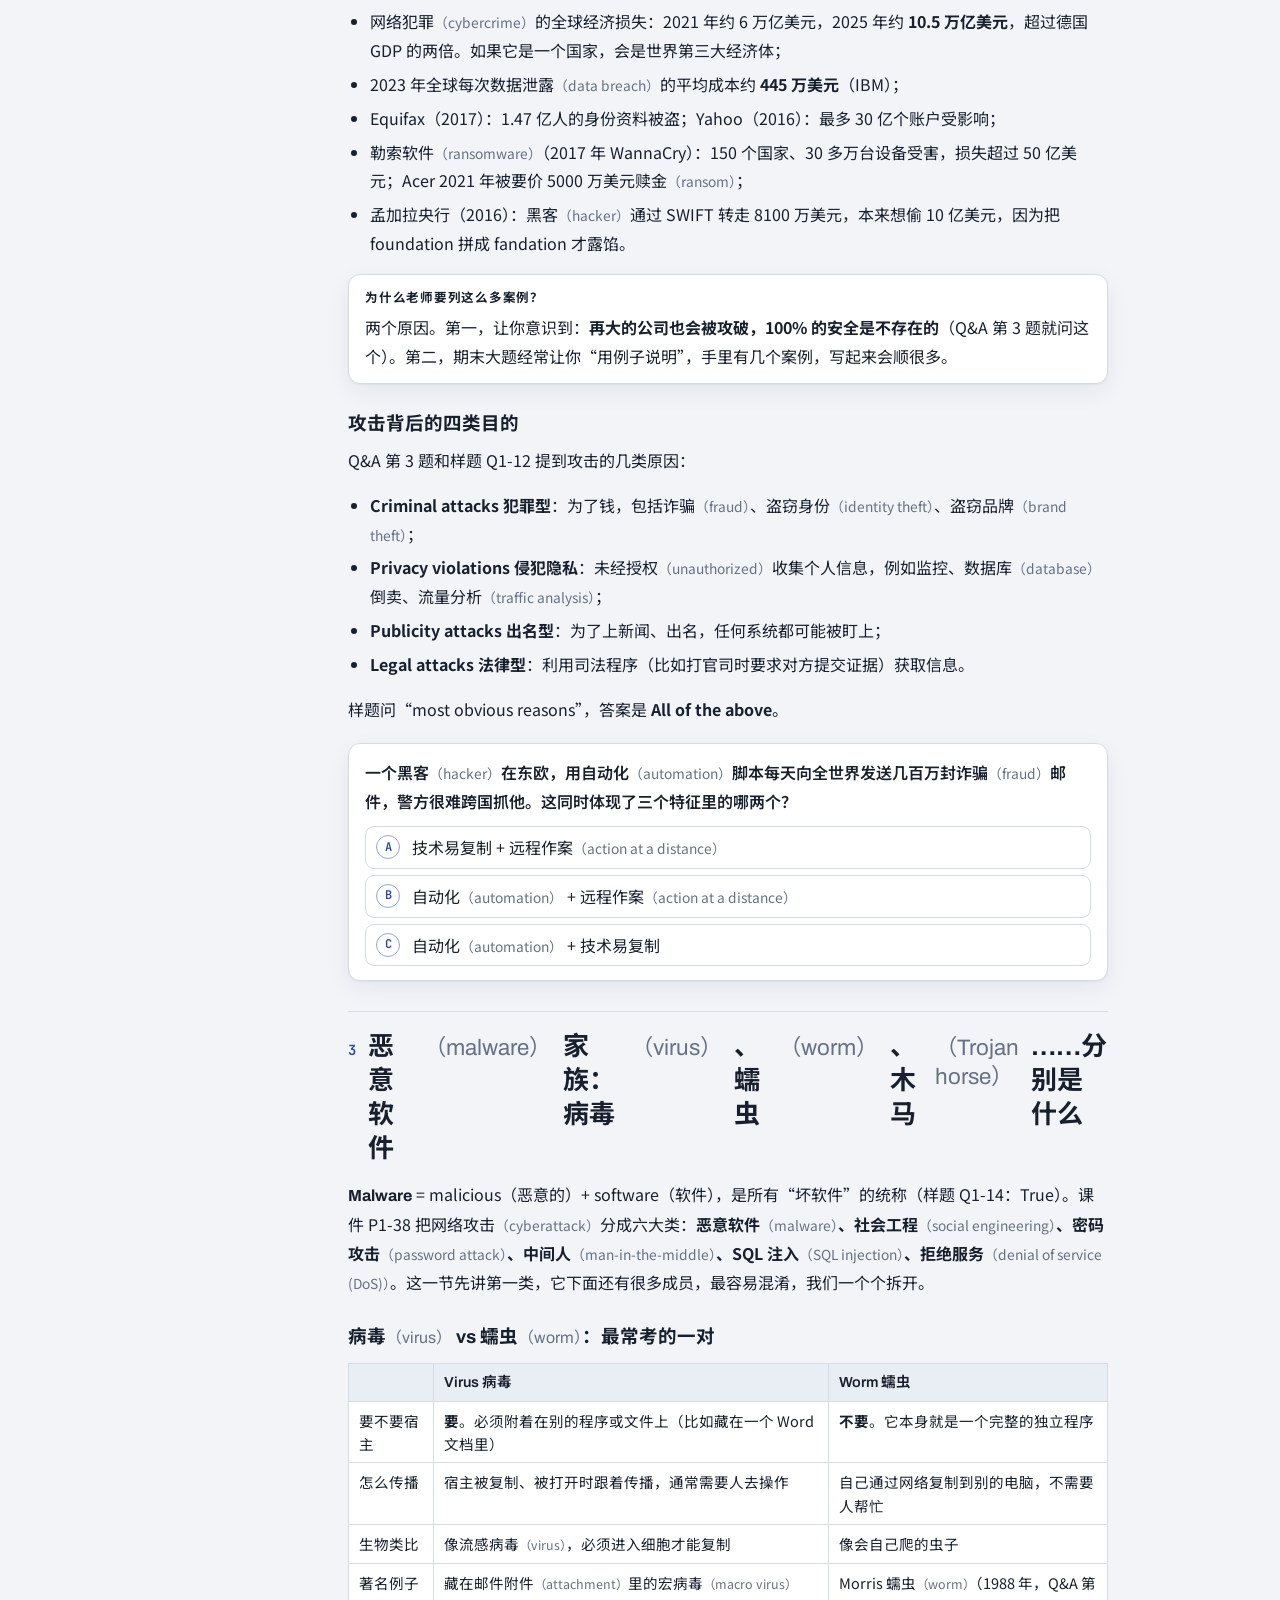
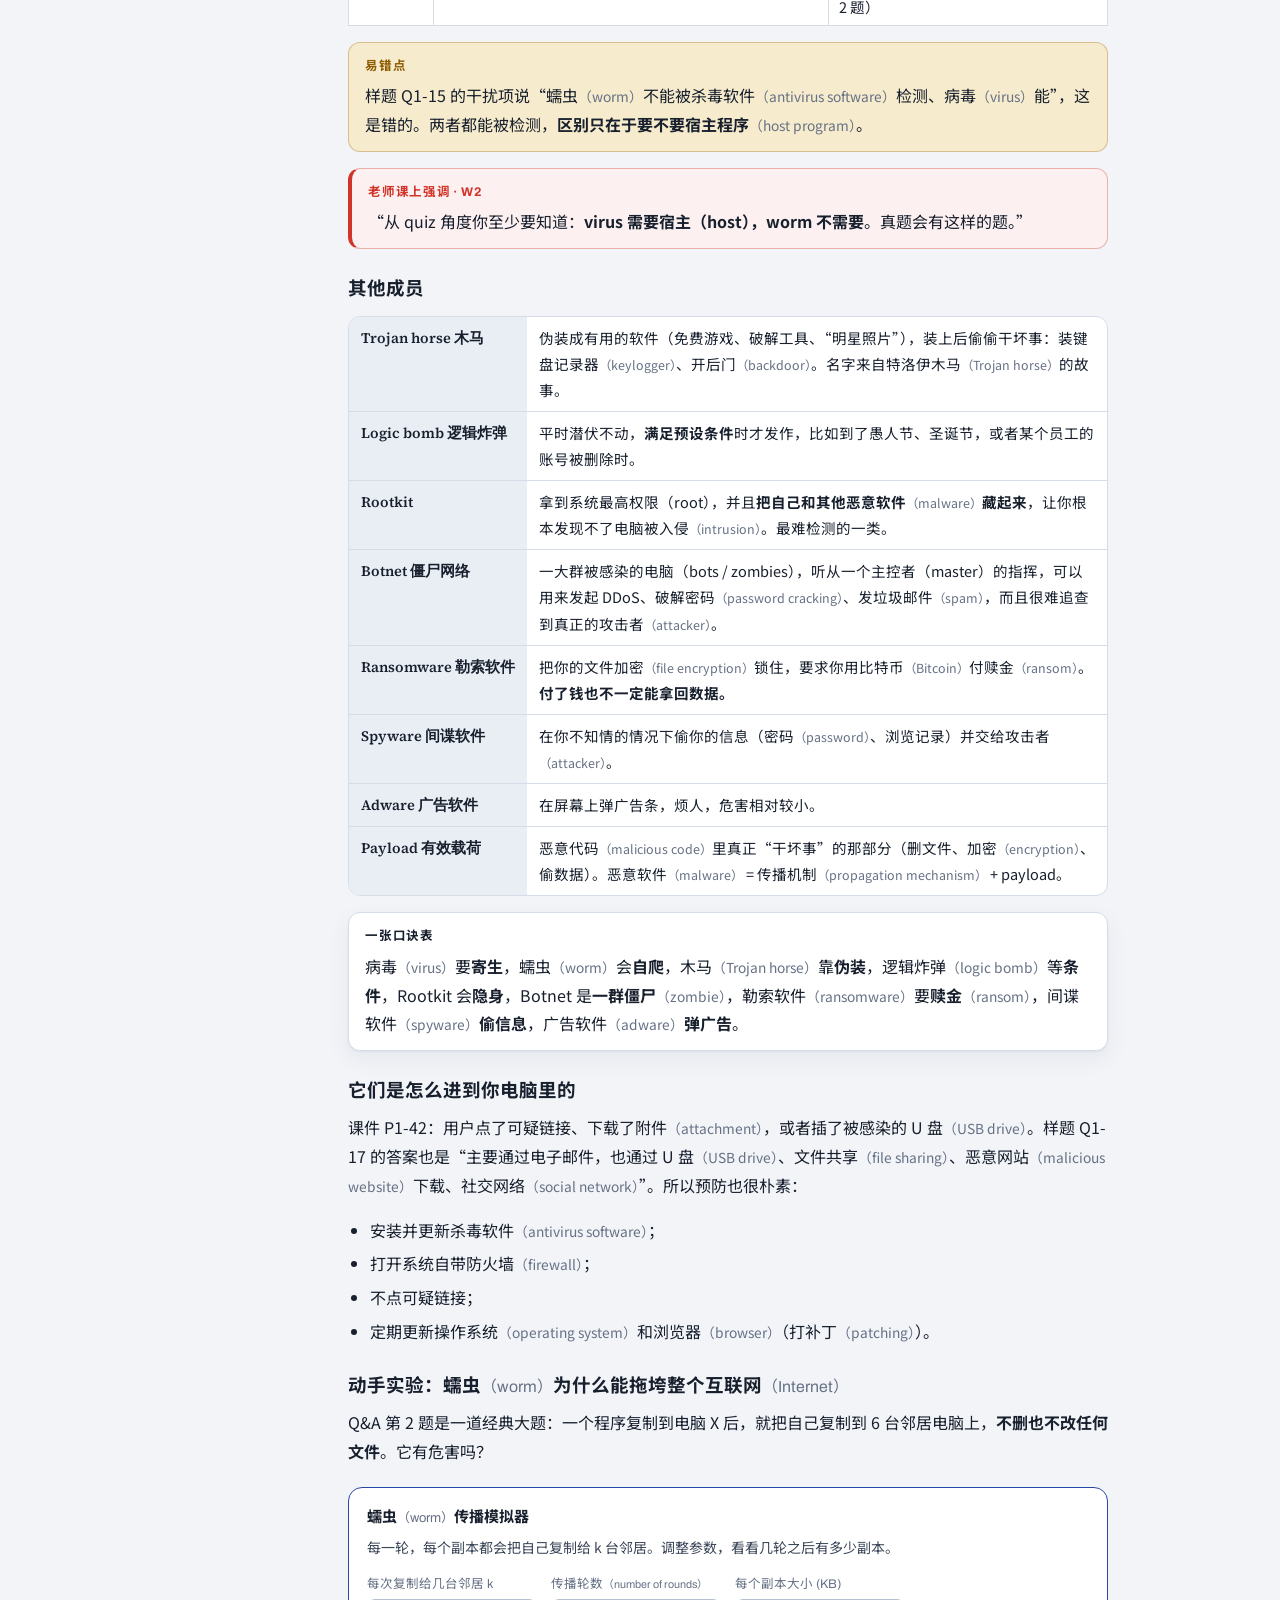
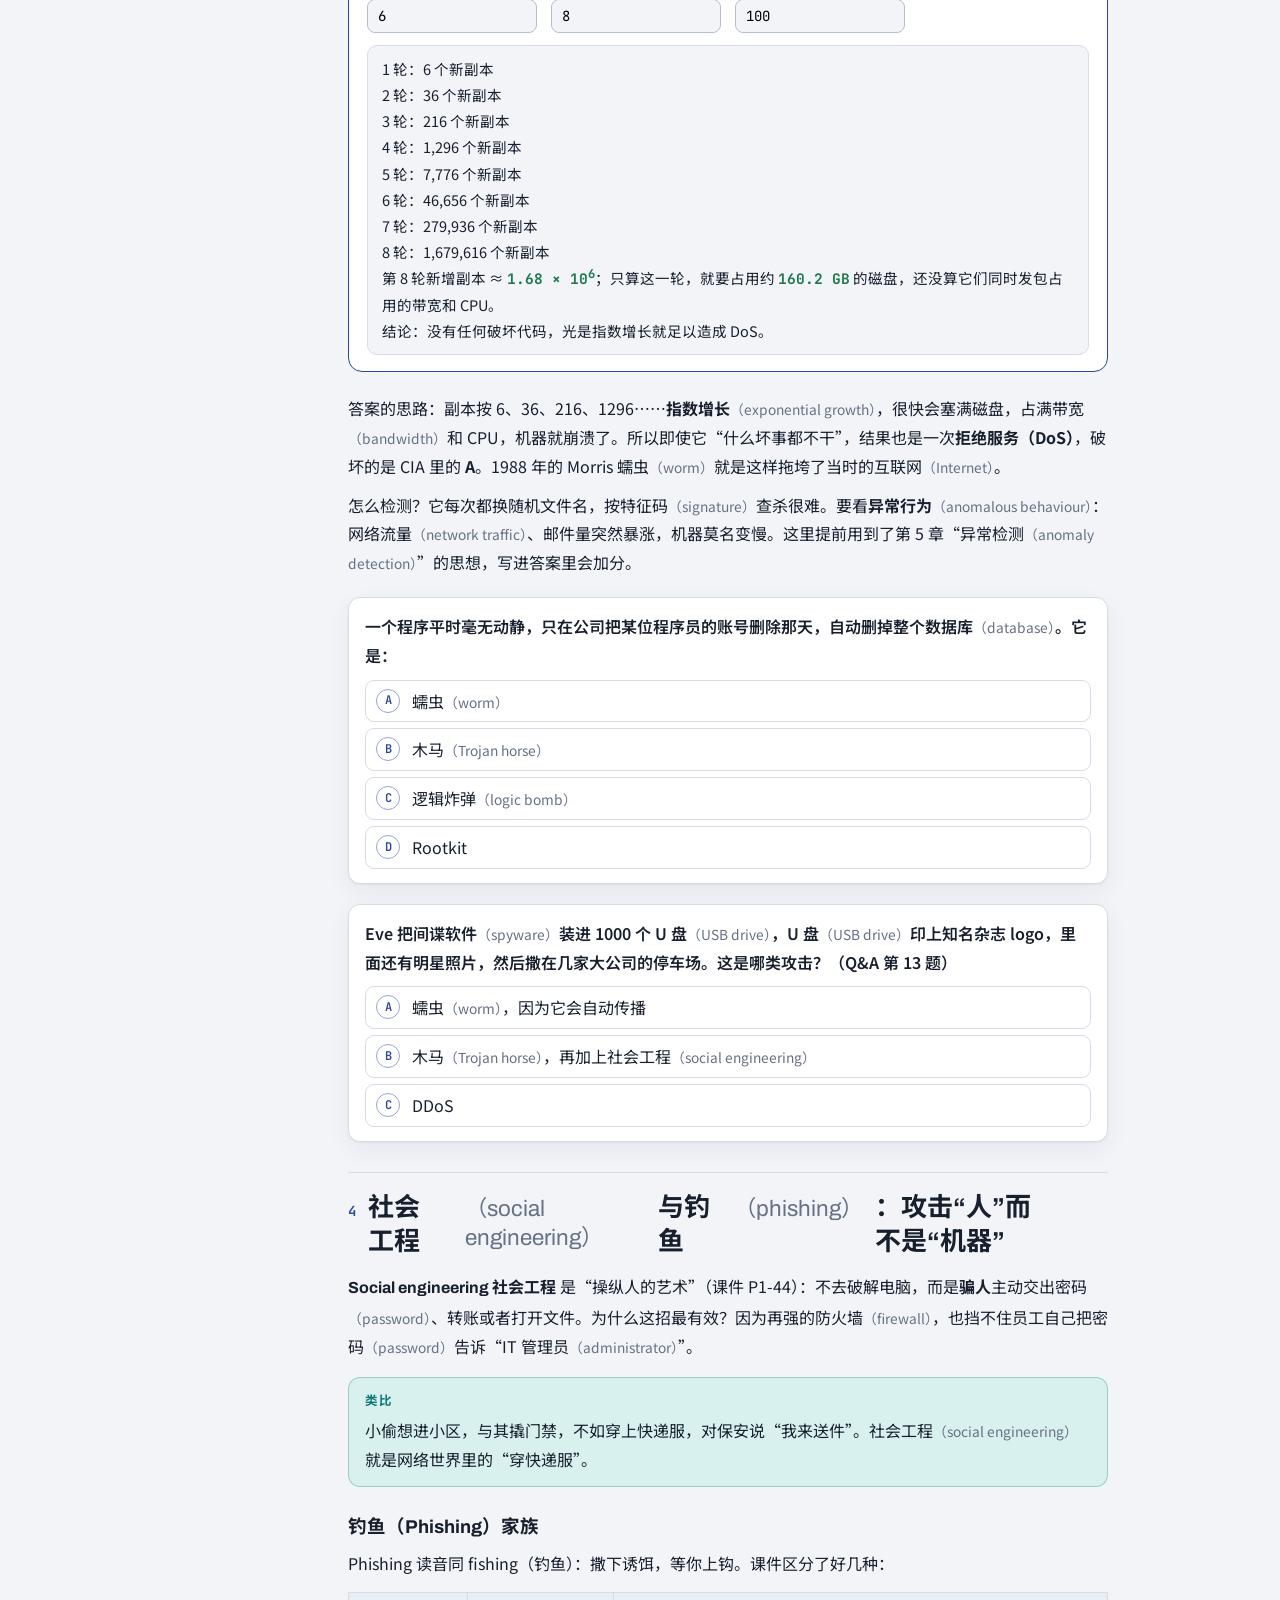
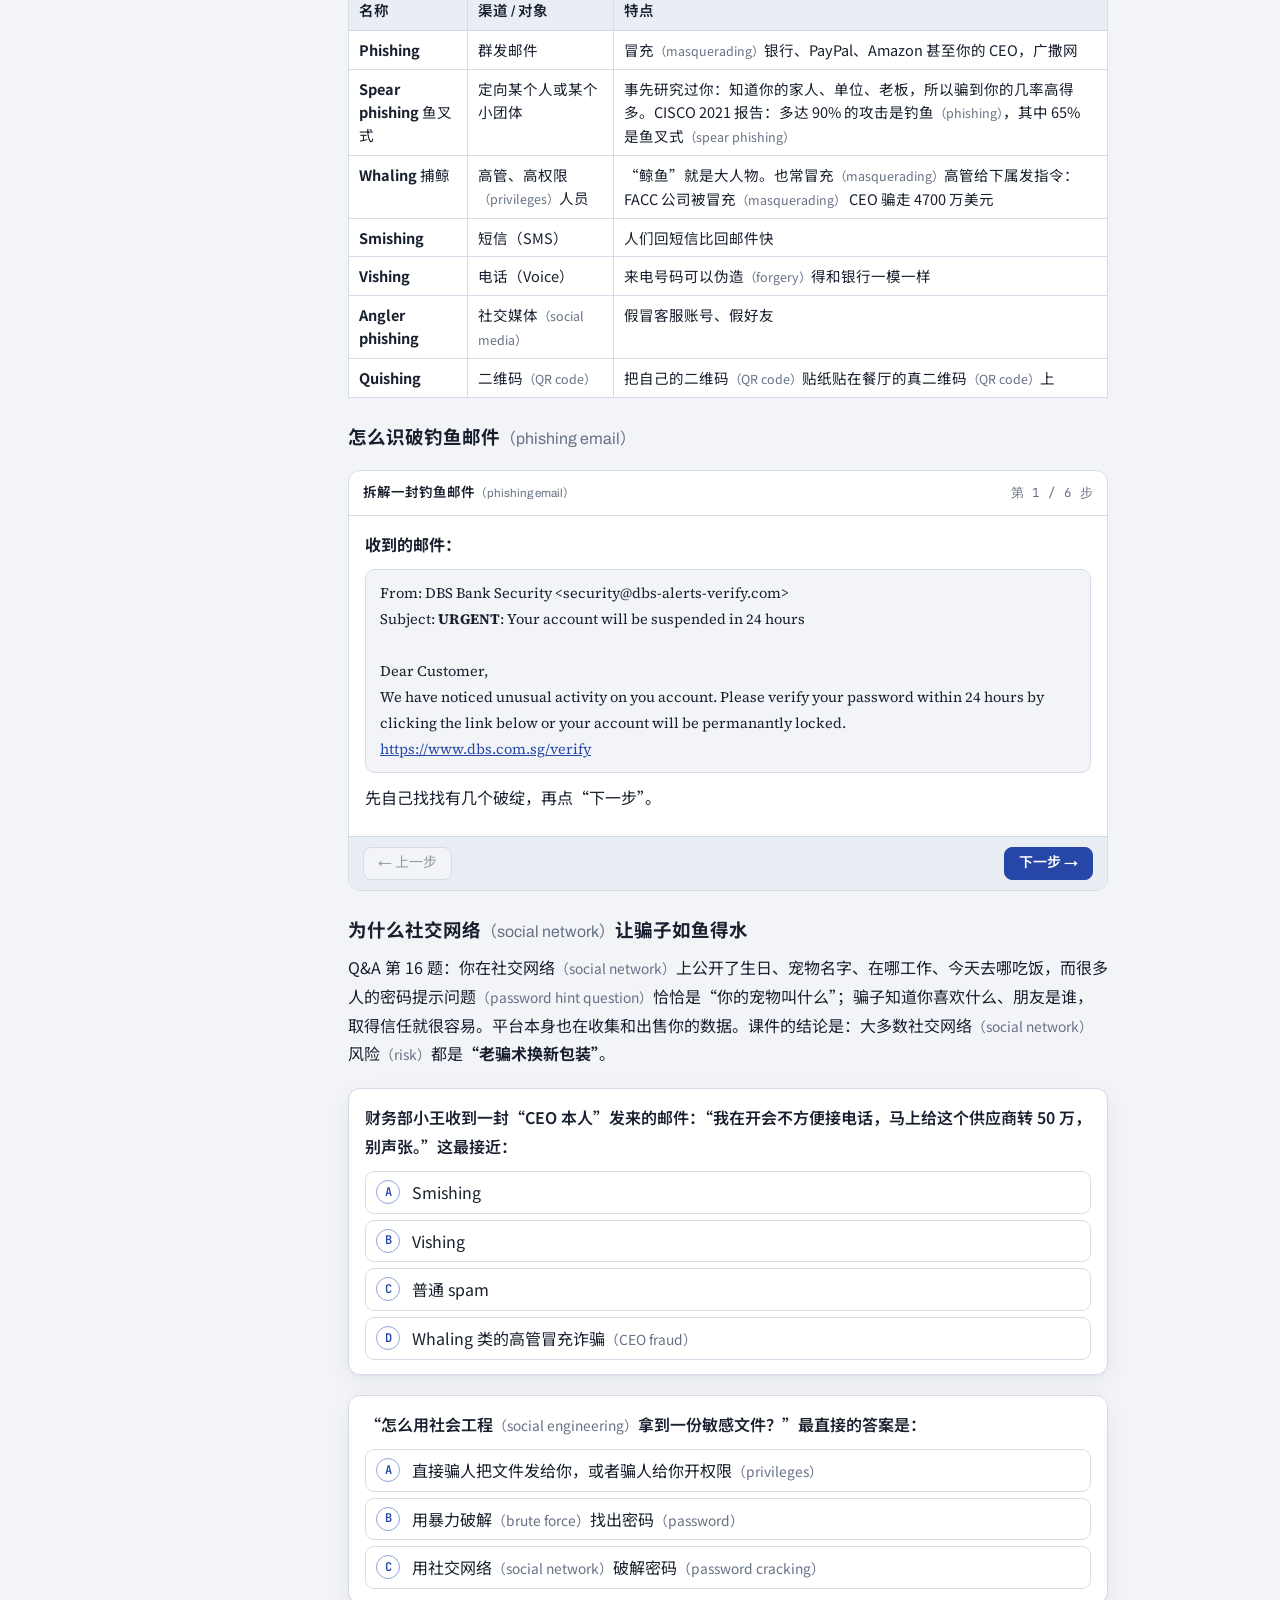
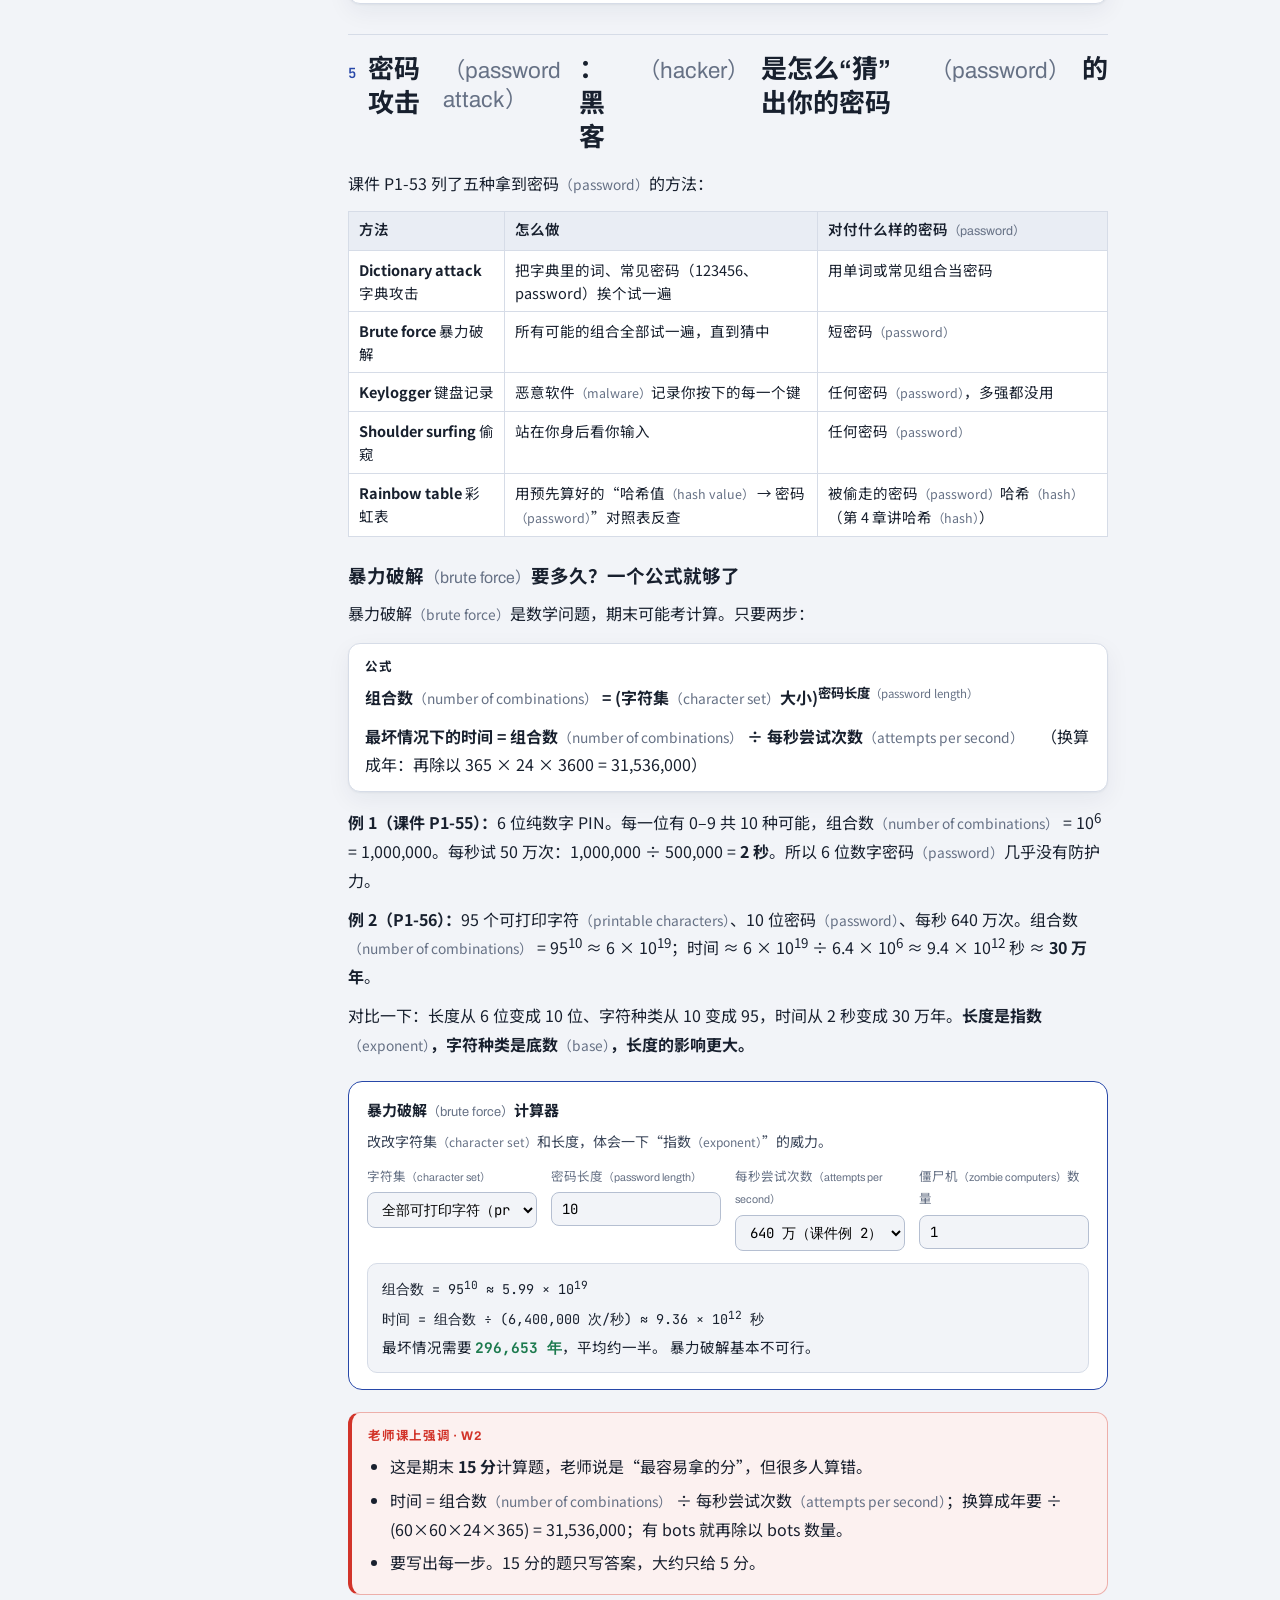
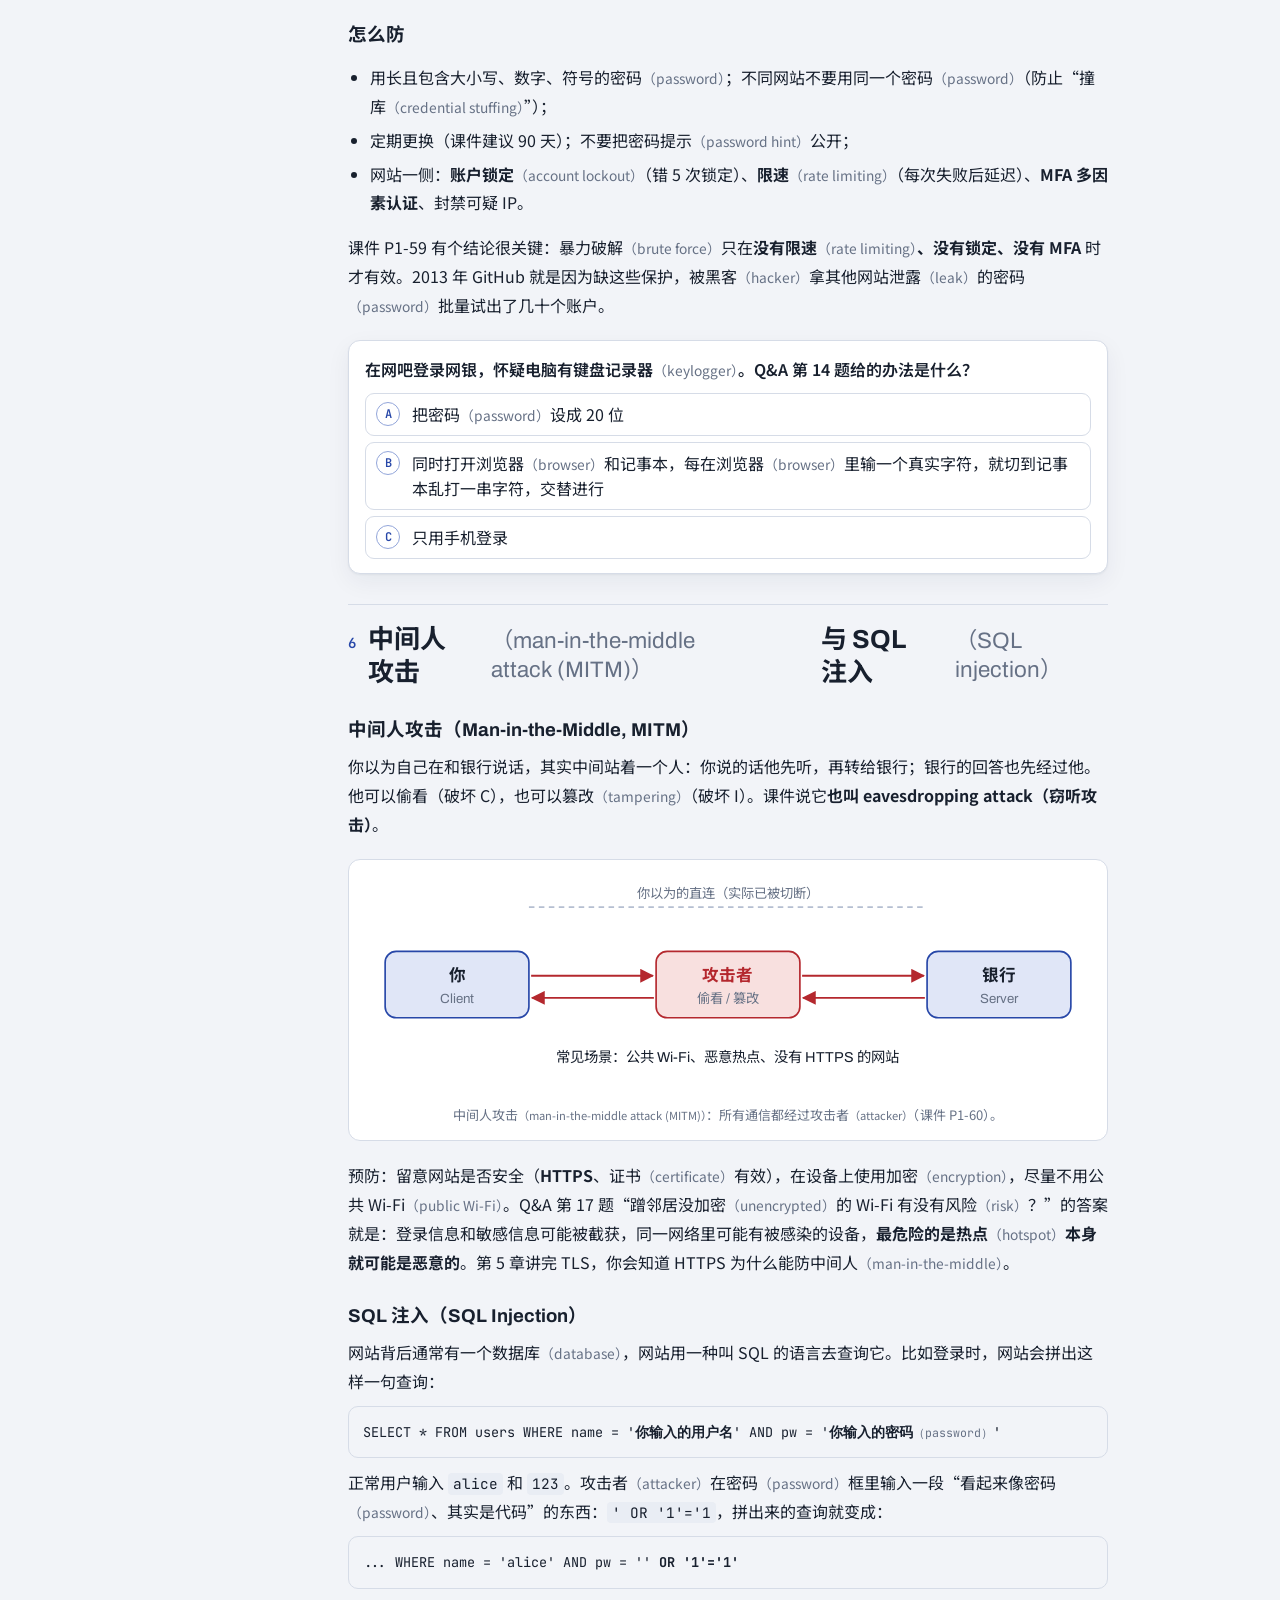
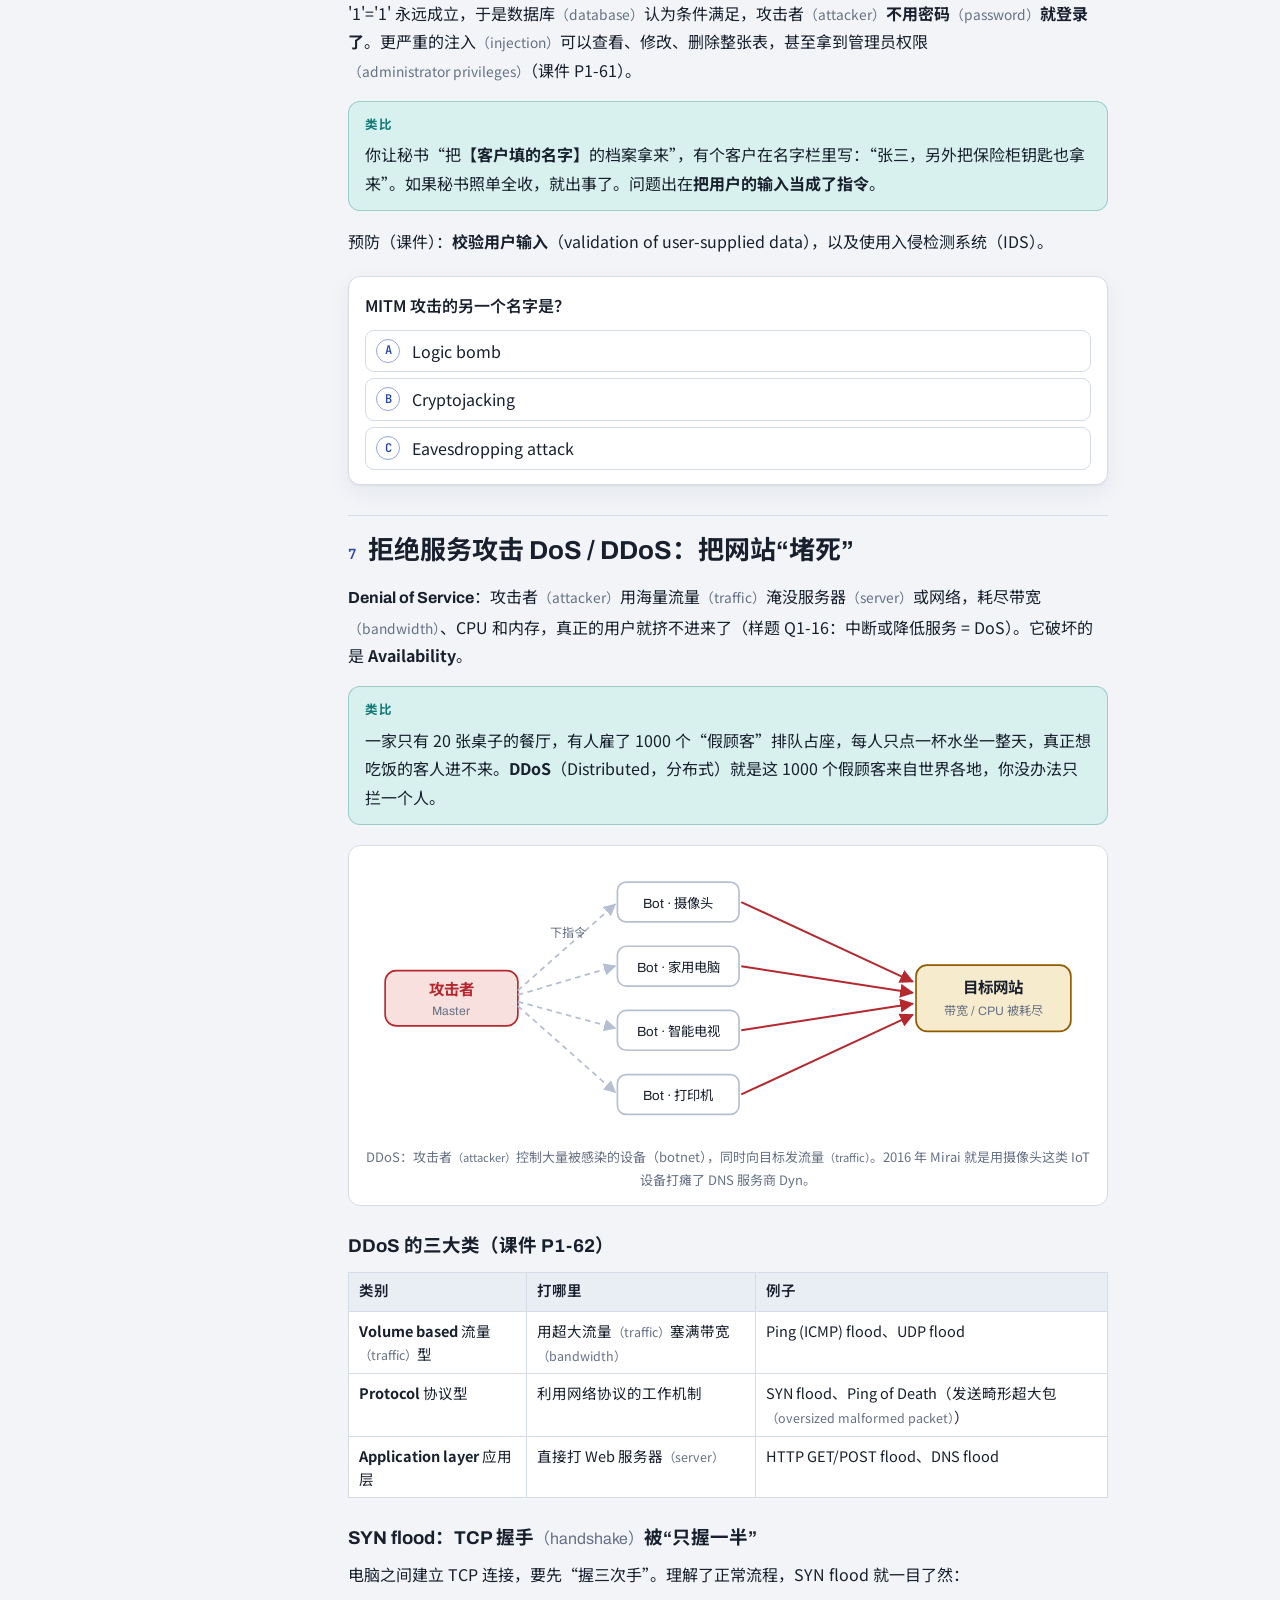
==== commit c1f82a58: "Expand module 4 sections 3–5; English for Chinese terms; more practice - Rewrite module 4 symmetric " ====
--- a/m1.html
+++ b/m1.html
@@ -21,26 +21,26 @@
 <aside class="toc" aria-label="本页目录"><p class="tt">本模块目录</p><ol></ol><div class="prog"><span class="pct"></span><div class="bar"><i></i></div></div></aside>
 <main class="lesson">
 <p class="eyebrow">Module 01 · 对应课件 sld1</p>
-<h1 class="title">网络安全入门：我们在保护什么，谁在攻击</h1>
+<h1 class="title">网络安全<span class="zhen">（cyber security）</span>入门：我们在保护什么，谁在攻击</h1>
 <p class="sub-en">Introduction to Cyber Security &amp; the Threat Landscape</p>
 <div class="meta"><span>约 50 分钟</span><span>12 道小测</span><span>3 个动手实验</span><span>Quiz 样题 Part 1 · 27 题对应本章</span></div>
-<p class="lede">这是整门课的地基。别担心你没有任何计算机安全背景，这一章只需要你会用手机、会上网。我们会从“到底在保护什么”讲起，一步步走到“黑客是怎么攻击的”“为什么挡不住”。</p>
+<p class="lede">这是整门课的地基。别担心你没有任何计算机安全背景，这一章只需要你会用手机、会上网。我们会从“到底在保护什么”讲起，一步步走到“黑客<span class="zhen">（hacker）</span>是怎么攻击的”“为什么挡不住”。</p>
 <div class="goals"><h3>学完这一章，你应该能：</h3><ul>
-<li>用自己的话解释 <b>CIA 三要素</b>，并判断一次攻击破坏了哪一个；</li>
-<li>说出互联网让攻击变容易的<b>三个特征</b>；</li>
-<li>分清病毒、蠕虫、木马、逻辑炸弹、Rootkit、僵尸网络、勒索软件；</li>
+<li>用自己的话解释 <b>CIA 三要素<span class="zhen">（CIA triad）</span></b>，并判断一次攻击破坏了哪一个；</li>
+<li>说出互联网<span class="zhen">（Internet）</span>让攻击变容易的<b>三个特征</b>；</li>
+<li>分清病毒<span class="zhen">（virus）</span>、蠕虫<span class="zhen">（worm）</span>、木马<span class="zhen">（Trojan horse）</span>、逻辑炸弹<span class="zhen">（logic bomb）</span>、Rootkit、僵尸网络<span class="zhen">（botnet）</span>、勒索软件<span class="zhen">（ransomware）</span>；</li>
 <li>认出各种钓鱼（spear、whaling、smishing、vishing）；</li>
-<li>会算<b>暴力破解时间</b>和 <b>DoS 需要的包速率</b>；</li>
-<li>分清白帽、黑帽、灰帽和 script kiddie。</li></ul></div>
+<li>会算<b>暴力破解时间<span class="zhen">（brute-force time）</span></b>和 <b>DoS 需要的包速率<span class="zhen">（packet rate）</span></b>；</li>
+<li>分清白帽<span class="zhen">（white hat）</span>、黑帽<span class="zhen">（black hat）</span>、灰帽<span class="zhen">（gray hat）</span>和 script kiddie。</li></ul></div>
 
 <!-- ============ 1 ============ -->
-<div class="teacher box" data-t="m1top"><span class="bt">老师课上强调 · 录音 W2–W3</span><ul><li>Quiz 只考 <b>Part 1–5</b>（P6 区块链不考），只考 slides，不考视频和统计数字。</li><li>本章期末有两道计算题：<b>暴力破解时间</b>、<b>DoS 包数</b>，老师说加起来约 30 分，“最容易拿的分”。</li><li>Quiz 点名的陷阱：CIA 拼写、virus 和 worm、masquerading 和 spoofing。</li></ul><p>完整整理见 <a href="teacher.html">老师上课重点</a>。</p></div>
+<div class="teacher box" data-t="m1top"><span class="bt">老师课上强调 · 录音 W2–W3</span><ul><li>Quiz 只考 <b>Part 1–5</b>（P6 区块链<span class="zhen">（blockchain）</span>不考），只考 slides，不考视频和统计数字。</li><li>本章期末有两道计算题：<b>暴力破解时间<span class="zhen">（brute-force time）</span></b>、<b>DoS 包数</b>，老师说加起来约 30 分，“最容易拿的分”。</li><li>Quiz 点名的陷阱：CIA 拼写、virus 和 worm、masquerading 和 spoofing。</li></ul><p>完整整理见 <a href="teacher.html">老师上课重点</a>。</p></div>
 <section class="sec" id="what">
-<h2><span class="n">1</span>网络安全到底在保护什么</h2>
-<p>先想象你家。你会锁门（别人不能随便进），会把贵重物品放保险箱（别人看不到），会装监控（东西被动过能发现），还希望水电随时能用。网络安全做的是同样的事，只不过保护对象换成了<b>连上网的电脑、手机、服务器，以及里面的数据</b>。</p>
-<p>课件的定义很朴素：网络安全就是保护联网的<b>硬件、软件和数据</b>，不被<b>未经授权地使用、修改、窃取或破坏</b>。注意关键词 <span class="t">unauthorized（未经授权）</span>，整门课都绕着它转：同样是“看一份文件”，有权限的人看是正常工作，没权限的人看就是安全事件。</p>
-
-<h3>CIA 三要素：判断“出事没有”的三把尺子</h3>
+<h2><span class="n">1</span>网络安全<span class="zhen">（cyber security）</span>到底在保护什么</h2>
+<p>先想象你家。你会锁门（别人不能随便进），会把贵重物品放保险箱（别人看不到），会装监控（东西被动过能发现），还希望水电随时能用。网络安全<span class="zhen">（cyber security）</span>做的是同样的事，只不过保护对象换成了<b>连上网的电脑、手机、服务器<span class="zhen">（server）</span>，以及里面的数据</b>。</p>
+<p>课件的定义很朴素：网络安全<span class="zhen">（cyber security）</span>就是保护联网的<b>硬件、软件和数据</b>，不被<b>未经授权<span class="zhen">（unauthorized）</span>地使用、修改、窃取或破坏</b>。注意关键词 <span class="t">unauthorized（未经授权）</span>，整门课都绕着它转：同样是“看一份文件”，有权限<span class="zhen">（privileges）</span>的人看是正常工作，没权限<span class="zhen">（privileges）</span>的人看就是安全事件<span class="zhen">（security breach）</span>。</p>
+
+<h3>CIA 三要素<span class="zhen">（CIA triad）</span>：判断“出事没有”的三把尺子</h3>
 <p>安全领域用三个英文单词的首字母 <b>CIA</b> 来描述“安全”的三个方面。它和美国中情局没有关系，是考试必考的第一个概念。</p>
 <figure>
 <svg viewBox="0 0 660 330" role="img" aria-label="CIA 三角：机密性、完整性、可用性围绕信息资产">
@@ -58,13 +58,13 @@
   <text x="550" y="287" text-anchor="middle" font-size="16" font-weight="700">A · Availability</text>
   <text x="550" y="308" text-anchor="middle" font-size="13">可用性：该用的人随时能用</text>
 </svg>
-<figcaption>CIA 三要素（课件 P1-8）。任何一次安全事件，至少会破坏其中一个。</figcaption>
+<figcaption>CIA 三要素<span class="zhen">（CIA triad）</span>（课件 P1-8）。任何一次安全事件<span class="zhen">（security breach）</span>，至少会破坏其中一个。</figcaption>
 </figure>
 <div class="tbl"><table>
 <tr><th>要素</th><th>一句话</th><th>生活例子</th><th>网络中被破坏的例子</th></tr>
-<tr><td><b>Confidentiality</b><br>机密性</td><td>防止未授权的访问或泄露</td><td>日记锁在抽屉里</td><td>黑客偷走 1.47 亿人的信用资料（Equifax 2017）</td></tr>
-<tr><td><b>Integrity</b><br>完整性</td><td>数据不能被未授权的人修改</td><td>合同盖骑缝章，改了能看出来</td><td>有人把转账金额从 100 改成 10000；黑客把水厂的氢氧化钠浓度调到危险值（2021 佛州）</td></tr>
-<tr><td><b>Availability</b><br>可用性</td><td>授权用户需要时能用上</td><td>银行营业时间你能去取钱</td><td>DDoS 把网站打瘫；勒索软件把文件锁住</td></tr>
+<tr><td><b>Confidentiality</b><br>机密性</td><td>防止未授权<span class="zhen">（unauthorized）</span>的访问或泄露<span class="zhen">（leak）</span></td><td>日记锁在抽屉里</td><td>黑客<span class="zhen">（hacker）</span>偷走 1.47 亿人的信用资料（Equifax 2017）</td></tr>
+<tr><td><b>Integrity</b><br>完整性</td><td>数据不能被未授权<span class="zhen">（unauthorized）</span>的人修改</td><td>合同盖骑缝章，改了能看出来</td><td>有人把转账金额从 100 改成 10000；黑客<span class="zhen">（hacker）</span>把水厂的氢氧化钠浓度调到危险值（2021 佛州）</td></tr>
+<tr><td><b>Availability</b><br>可用性</td><td>授权<span class="zhen">（authorization）</span>用户需要时能用上</td><td>银行营业时间你能去取钱</td><td>DDoS 把网站打瘫；勒索软件<span class="zhen">（ransomware）</span>把文件锁住</td></tr>
 </table></div>
 <div class="analogy box"><span class="bt">类比</span><p>把你的微信聊天记录想成一封信：被别人偷看了，是 <b>C</b> 出事；被人偷偷改了几个字，是 <b>I</b> 出事；邮局罢工信寄不出去，是 <b>A</b> 出事。</p></div>
 
@@ -73,210 +73,210 @@
 <h3>几个必须认识的术语</h3>
 <p>课件 P1-13 列了一组基础术语。英文原词要认得，考试题干是英文的：</p>
 <dl class="gloss">
-<dt>Authentication 认证</dt><dd>确认“对方就是他声称的那个人”。登录时输密码就是在认证。</dd>
-<dt>Access control 访问控制</dt><dd>防止资源被未授权使用。认证之后，系统决定你能看哪些文件。</dd>
-<dt>Data confidentiality</dt><dd>防止数据被未授权地披露，即 CIA 中的 C。</dd>
-<dt>Data integrity</dt><dd>保证收到的数据和授权方发出的一样，即 CIA 中的 I。</dd>
-<dt>Non-repudiation 不可否认</dt><dd>通信一方事后不能抵赖“我没发过”。第 4 章的数字签名就是干这个的。</dd>
+<dt>Authentication 认证</dt><dd>确认“对方就是他声称的那个人”。登录时输密码<span class="zhen">（password）</span>就是在认证<span class="zhen">（authentication）</span>。</dd>
+<dt>Access control 访问控制</dt><dd>防止资源被未授权<span class="zhen">（unauthorized）</span>使用。认证<span class="zhen">（authentication）</span>之后，系统决定你能看哪些文件。</dd>
+<dt>Data confidentiality</dt><dd>防止数据被未授权<span class="zhen">（unauthorized）</span>地披露，即 CIA 中的 C。</dd>
+<dt>Data integrity</dt><dd>保证收到的数据和授权方<span class="zhen">（authorized party）</span>发出的一样，即 CIA 中的 I。</dd>
+<dt>Non-repudiation 不可否认</dt><dd>通信一方事后不能抵赖“我没发过”。第 4 章的数字签名<span class="zhen">（digital signature）</span>就是干这个的。</dd>
 <dt>Availability</dt><dd>资源可访问、可使用，即 CIA 中的 A。</dd>
-<dt>Security mechanism</dt><dd>用来检测、阻止攻击或从攻击中恢复的手段，例如加密、防火墙。</dd>
+<dt>Security mechanism</dt><dd>用来检测、阻止攻击或从攻击中恢复的手段，例如加密<span class="zhen">（encryption）</span>、防火墙<span class="zhen">（firewall）</span>。</dd>
 </dl>
 
 <h3>安全靠什么实现：产品、人、流程</h3>
-<p>很多人以为“买个杀毒软件就安全了”。课件 P1-10 明确说，安全要靠<b>三类实体</b>共同实现：</p>
-<ul>
-<li><span class="t">Products 产品</span>：门锁、服务器、防火墙、杀毒软件这类东西；</li>
+<p>很多人以为“买个杀毒软件<span class="zhen">（antivirus software）</span>就安全了”。课件 P1-10 明确说，安全要靠<b>三类实体</b>共同实现：</p>
+<ul>
+<li><span class="t">Products 产品</span>：门锁、服务器<span class="zhen">（server）</span>、防火墙<span class="zhen">（firewall）</span>、杀毒软件<span class="zhen">（antivirus software）</span>这类东西；</li>
 <li><span class="t">People 人</span>：正确使用这些产品的员工；</li>
-<li><span class="t">Procedures 流程</span>：规定员工怎么正确使用产品的计划和政策。</li>
+<li><span class="t">Procedures 流程</span>：规定员工怎么正确使用产品的计划和政策<span class="zhen">（policy）</span>。</li>
 </ul>
 <p>买了最好的锁，员工却把钥匙挂在门上，等于没锁。这就是本课程反复强调的观点：<b>技术和管理缺一不可</b>（第 3 章会深入讲）。</p>
-<p>课件还提到一个组织应该有<b>多层安全</b>：物理安全、人员安全、组织（流程）安全、通信安全、网络安全、网络空间安全（CIA）。像洋葱一样一层套一层，一层被突破还有下一层。</p>
-<p>需要保护的“资产”也不只是数据。课件 P1-12 列了：数据资产、知识资产、软件资产、物理资产、金融资产、员工、客户与合作伙伴，以及 <b>goodwill（商誉）</b>。商誉最容易被忽略：一家银行被黑上新闻，客户流失的损失可能比被偷的钱还多。</p>
-
-<div class="exam box"><span class="bt">考试怎么考</span><p>样题第 1 题：“What is cyber security?” 正确答案是“技术、标准、策略和管理实践的<b>集合</b>”。错误选项都带着 <i>only technology</i>、<i>just policy</i> 这样的字眼。规律：<b>看到 only / just 这种把安全缩成单一手段的说法，基本就是错的。</b></p></div>
-
-<div class="check" data-a="0"><p class="cl">小测 1</p><p class="cq">你访问某公司网站，发现自己竟然能看到服务器上的员工工资表。这不是你的错，这算安全事故（breach）吗？</p>
-<div class="opts"><button class="opt">算，机密性已经被破坏了</button><button class="opt">不算，因为你没有恶意</button><button class="opt">不算，因为数据没有被修改</button></div>
-<div class="cx"><p>是不是 breach，看的是<b>结果</b>：没有权限的人看到了敏感数据，机密性（C）就已经被破坏了，跟谁的错、有没有恶意无关。这正是样题 Q1-4，答案是 True。现实中大量泄露都是因为数据库配置错误、对公网敞开导致的（课件 P1-21、P1-24 的 MongoDB 和 Elasticsearch 案例）。</p></div></div>
+<p>课件还提到一个组织应该有<b>多层安全<span class="zhen">（multilayered security）</span></b>：物理安全<span class="zhen">（physical security）</span>、人员安全<span class="zhen">（personnel security）</span>、组织（流程）安全、通信安全<span class="zhen">（communications security）</span>、网络安全<span class="zhen">（cyber security）</span>、网络空间安全（CIA）。像洋葱一样一层套一层，一层被突破还有下一层。</p>
+<p>需要保护的“资产<span class="zhen">（asset）</span>”也不只是数据。课件 P1-12 列了：数据资产<span class="zhen">（data assets）</span>、知识资产<span class="zhen">（intellectual assets）</span>、软件资产<span class="zhen">（software assets）</span>、物理资产<span class="zhen">（physical assets）</span>、金融资产<span class="zhen">（financial assets）</span>、员工、客户与合作伙伴，以及 <b>goodwill（商誉）</b>。商誉最容易被忽略：一家银行被黑上新闻，客户流失的损失可能比被偷的钱还多。</p>
+
+<div class="exam box"><span class="bt">考试怎么考</span><p>样题第 1 题：“What is cyber security?” 正确答案是“技术、标准、策略<span class="zhen">（policy）</span>和管理实践<span class="zhen">（management practices）</span>的<b>集合</b>”。错误选项都带着 <i>only technology</i>、<i>just policy</i> 这样的字眼。规律：<b>看到 only / just 这种把安全缩成单一手段的说法，基本就是错的。</b></p></div>
+
+<div class="check" data-a="0"><p class="cl">小测 1</p><p class="cq">你访问某公司网站，发现自己竟然能看到服务器<span class="zhen">（server）</span>上的员工工资表。这不是你的错，这算安全事故（breach）吗？</p>
+<div class="opts"><button class="opt">算，机密性<span class="zhen">（confidentiality）</span>已经被破坏了</button><button class="opt">不算，因为你没有恶意</button><button class="opt">不算，因为数据没有被修改</button></div>
+<div class="cx"><p>是不是 breach，看的是<b>结果</b>：没有权限<span class="zhen">（privileges）</span>的人看到了敏感数据，机密性（C）就已经被破坏了，跟谁的错、有没有恶意无关。这正是样题 Q1-4，答案是 True。现实中大量泄露<span class="zhen">（leak）</span>都是因为数据库<span class="zhen">（database）</span>配置错误、对公网<span class="zhen">（public network）</span>敞开导致的（课件 P1-21、P1-24 的 MongoDB 和 Elasticsearch 案例）。</p></div></div>
 
 <div class="check" data-a="2"><p class="cq">“验证用户就是他们声称的人，并且每个输入都来自可信来源”，描述的是哪个属性？</p>
-<div class="opts"><button class="opt">Integrity</button><button class="opt">Confidentiality</button><button class="opt">Authenticity（真实性/认证）</button></div>
-<div class="cx"><p>关键词是 “who they say they are”：确认<b>身份是真的</b>，就是认证或真实性。速记口诀：<b>是谁 → Authenticity；改没改 → Integrity；谁能看 → Confidentiality；能不能用 → Availability。</b></p></div></div>
+<div class="opts"><button class="opt">Integrity</button><button class="opt">Confidentiality</button><button class="opt">Authenticity（真实性/认证<span class="zhen">（authentication）</span>）</button></div>
+<div class="cx"><p>关键词是 “who they say they are”：确认<b>身份是真的</b>，就是认证<span class="zhen">（authentication）</span>或真实性。速记口诀：<b>是谁 → Authenticity；改没改 → Integrity；谁能看 → Confidentiality；能不能用 → Availability。</b></p></div></div>
 </section>
 
 <!-- ============ 2 ============ -->
 <section class="sec" id="why">
 <h2><span class="n">2</span>为什么网络世界这么容易被攻击</h2>
-<p>传统小偷要亲自跑到你家门口，一晚上偷一两户，还可能被邻居看到。网络罪犯为什么能一晚上攻击几百万人，还很难被抓？课件 P1-37 总结了互联网的<b>三个特征</b>，这是必背考点：</p>
+<p>传统小偷要亲自跑到你家门口，一晚上偷一两户，还可能被邻居看到。网络罪犯为什么能一晚上攻击几百万人，还很难被抓？课件 P1-37 总结了互联网<span class="zhen">（Internet）</span>的<b>三个特征</b>，这是必背考点：</p>
 <div class="tbl"><table>
 <tr><th>特征</th><th>意思</th><th>和传统犯罪对比</th></tr>
-<tr><td><b>1. Automation</b><br>自动化</td><td>电脑和网络速度极快，攻击可以自动化、批量发起；借助数据挖掘或 AI，很容易找到合适的受害者。</td><td>小偷一晚偷一户；程序一秒钟可以扫描上万台电脑。哪怕每次只骗到几块钱，乘以几百万次也很可观。</td></tr>
-<tr><td><b>2. Action at a distance</b><br>远程作案</td><td>攻击者可以远在千里之外；各国法律不同，跨国起诉很困难。</td><td>小偷得出现在现场；黑客可以坐在另一个国家，攻击你的电脑。</td></tr>
-<tr><td><b>3. Electronic techniques easily transferable / duplicated</b><br>技术易复制传播</td><td>一个人就能写出攻击工具，复制到全世界，稍作修改又能对付新目标；电子货币也可能被伪造。</td><td>撬锁技术要学好几年；攻击脚本复制粘贴就能用（这也是 script kiddie 存在的原因）。</td></tr>
-</table></div>
-<div class="analogy box"><span class="bt">类比</span><p>传统犯罪像手工作坊，网络犯罪像全自动流水线：机器自动干活（自动化），工厂可以开在海外（远程），图纸一复制就能多开几家厂（易复制）。</p></div>
-
-<h3>威胁有多大：几个让人印象深刻的数字</h3>
+<tr><td><b>1. Automation</b><br>自动化</td><td>电脑和网络速度极快，攻击可以自动化、批量发起；借助数据挖掘<span class="zhen">（data mining）</span>或 AI，很容易找到合适的受害者。</td><td>小偷一晚偷一户；程序一秒钟可以扫描上万台电脑。哪怕每次只骗到几块钱，乘以几百万次也很可观。</td></tr>
+<tr><td><b>2. Action at a distance</b><br>远程作案</td><td>攻击者<span class="zhen">（attacker）</span>可以远在千里之外；各国法律不同，跨国起诉很困难。</td><td>小偷得出现在现场；黑客<span class="zhen">（hacker）</span>可以坐在另一个国家，攻击你的电脑。</td></tr>
+<tr><td><b>3. Electronic techniques easily transferable / duplicated</b><br>技术易复制传播</td><td>一个人就能写出攻击工具，复制到全世界，稍作修改又能对付新目标；电子货币<span class="zhen">（electronic money）</span>也可能被伪造<span class="zhen">（forgery）</span>。</td><td>撬锁技术要学好几年；攻击脚本<span class="zhen">（attack script）</span>复制粘贴就能用（这也是 script kiddie 存在的原因）。</td></tr>
+</table></div>
+<div class="analogy box"><span class="bt">类比</span><p>传统犯罪像手工作坊，网络犯罪<span class="zhen">（cybercrime）</span>像全自动流水线：机器自动干活（自动化<span class="zhen">（automation）</span>），工厂可以开在海外（远程），图纸一复制就能多开几家厂（易复制）。</p></div>
+
+<h3>威胁<span class="zhen">（threat）</span>有多大：几个让人印象深刻的数字</h3>
 <p>课件花了很多页列举 2015–2026 年的真实攻击事件。不用背每一个，但要有“量级”的概念：</p>
 <ul>
-<li>网络犯罪的全球经济损失：2021 年约 6 万亿美元，2025 年约 <b>10.5 万亿美元</b>，超过德国 GDP 的两倍。如果它是一个国家，会是世界第三大经济体；</li>
-<li>2023 年全球每次数据泄露的平均成本约 <b>445 万美元</b>（IBM）；</li>
+<li>网络犯罪<span class="zhen">（cybercrime）</span>的全球经济损失：2021 年约 6 万亿美元，2025 年约 <b>10.5 万亿美元</b>，超过德国 GDP 的两倍。如果它是一个国家，会是世界第三大经济体；</li>
+<li>2023 年全球每次数据泄露<span class="zhen">（data breach）</span>的平均成本约 <b>445 万美元</b>（IBM）；</li>
 <li>Equifax（2017）：1.47 亿人的身份资料被盗；Yahoo（2016）：最多 30 亿个账户受影响；</li>
-<li>勒索软件（2017 年 WannaCry）：150 个国家、30 多万台设备受害，损失超过 50 亿美元；Acer 2021 年被要价 5000 万美元赎金；</li>
-<li>孟加拉央行（2016）：黑客通过 SWIFT 转走 8100 万美元，本来想偷 10 亿美元，因为把 foundation 拼成 fandation 才露馅。</li>
+<li>勒索软件<span class="zhen">（ransomware）</span>（2017 年 WannaCry）：150 个国家、30 多万台设备受害，损失超过 50 亿美元；Acer 2021 年被要价 5000 万美元赎金<span class="zhen">（ransom）</span>；</li>
+<li>孟加拉央行（2016）：黑客<span class="zhen">（hacker）</span>通过 SWIFT 转走 8100 万美元，本来想偷 10 亿美元，因为把 foundation 拼成 fandation 才露馅。</li>
 </ul>
 <div class="key box"><span class="bt">为什么老师要列这么多案例？</span><p>两个原因。第一，让你意识到：<b>再大的公司也会被攻破，100% 的安全是不存在的</b>（Q&amp;A 第 3 题就问这个）。第二，期末大题经常让你“用例子说明”，手里有几个案例，写起来会顺很多。</p></div>
 
 <h3>攻击背后的四类目的</h3>
 <p>Q&amp;A 第 3 题和样题 Q1-12 提到攻击的几类原因：</p>
 <ul>
-<li><b>Criminal attacks 犯罪型</b>：为了钱，包括诈骗、盗窃身份、盗窃品牌；</li>
-<li><b>Privacy violations 侵犯隐私</b>：未经授权收集个人信息，例如监控、数据库倒卖、流量分析；</li>
+<li><b>Criminal attacks 犯罪型</b>：为了钱，包括诈骗<span class="zhen">（fraud）</span>、盗窃身份<span class="zhen">（identity theft）</span>、盗窃品牌<span class="zhen">（brand theft）</span>；</li>
+<li><b>Privacy violations 侵犯隐私</b>：未经授权<span class="zhen">（unauthorized）</span>收集个人信息，例如监控、数据库<span class="zhen">（database）</span>倒卖、流量分析<span class="zhen">（traffic analysis）</span>；</li>
 <li><b>Publicity attacks 出名型</b>：为了上新闻、出名，任何系统都可能被盯上；</li>
 <li><b>Legal attacks 法律型</b>：利用司法程序（比如打官司时要求对方提交证据）获取信息。</li>
 </ul>
 <p>样题问“most obvious reasons”，答案是 <b>All of the above</b>。</p>
 
-<div class="check" data-a="1"><p class="cq">一个黑客在东欧，用自动化脚本每天向全世界发送几百万封诈骗邮件，警方很难跨国抓他。这同时体现了三个特征里的哪两个？</p>
-<div class="opts"><button class="opt">技术易复制 + 远程作案</button><button class="opt">自动化 + 远程作案</button><button class="opt">自动化 + 技术易复制</button></div>
-<div class="cx"><p>“脚本每天发几百万封”是<b>自动化</b>；“在东欧、跨国难抓”是<b>远程作案</b>。如果题目还说“他从网上下载了别人写好的工具”，那就再加上“技术易复制”。</p></div></div>
+<div class="check" data-a="1"><p class="cq">一个黑客<span class="zhen">（hacker）</span>在东欧，用自动化<span class="zhen">（automation）</span>脚本每天向全世界发送几百万封诈骗<span class="zhen">（fraud）</span>邮件，警方很难跨国抓他。这同时体现了三个特征里的哪两个？</p>
+<div class="opts"><button class="opt">技术易复制 + 远程作案<span class="zhen">（action at a distance）</span></button><button class="opt">自动化<span class="zhen">（automation）</span> + 远程作案<span class="zhen">（action at a distance）</span></button><button class="opt">自动化<span class="zhen">（automation）</span> + 技术易复制</button></div>
+<div class="cx"><p>“脚本每天发几百万封”是<b>自动化<span class="zhen">（automation）</span></b>；“在东欧、跨国难抓”是<b>远程作案<span class="zhen">（action at a distance）</span></b>。如果题目还说“他从网上下载了别人写好的工具”，那就再加上“技术易复制”。</p></div></div>
 </section>
 
 <!-- ============ 3 ============ -->
 <section class="sec" id="malware">
-<h2><span class="n">3</span>恶意软件家族：病毒、蠕虫、木马……分别是什么</h2>
-<p><span class="t">Malware</span> = malicious（恶意的）+ software（软件），是所有“坏软件”的统称（样题 Q1-14：True）。课件 P1-38 把网络攻击分成六大类：<b>恶意软件、社会工程、密码攻击、中间人、SQL 注入、拒绝服务</b>。这一节先讲第一类，它下面还有很多成员，最容易混淆，我们一个个拆开。</p>
-
-<h3>病毒 vs 蠕虫：最常考的一对</h3>
+<h2><span class="n">3</span>恶意软件<span class="zhen">（malware）</span>家族：病毒<span class="zhen">（virus）</span>、蠕虫<span class="zhen">（worm）</span>、木马<span class="zhen">（Trojan horse）</span>……分别是什么</h2>
+<p><span class="t">Malware</span> = malicious（恶意的）+ software（软件），是所有“坏软件”的统称（样题 Q1-14：True）。课件 P1-38 把网络攻击<span class="zhen">（cyberattack）</span>分成六大类：<b>恶意软件<span class="zhen">（malware）</span>、社会工程<span class="zhen">（social engineering）</span>、密码攻击<span class="zhen">（password attack）</span>、中间人<span class="zhen">（man-in-the-middle）</span>、SQL 注入<span class="zhen">（SQL injection）</span>、拒绝服务<span class="zhen">（denial of service (DoS)）</span></b>。这一节先讲第一类，它下面还有很多成员，最容易混淆，我们一个个拆开。</p>
+
+<h3>病毒<span class="zhen">（virus）</span> vs 蠕虫<span class="zhen">（worm）</span>：最常考的一对</h3>
 <div class="tbl"><table>
 <tr><th></th><th>Virus 病毒</th><th>Worm 蠕虫</th></tr>
 <tr><td>要不要宿主</td><td><b>要</b>。必须附着在别的程序或文件上（比如藏在一个 Word 文档里）</td><td><b>不要</b>。它本身就是一个完整的独立程序</td></tr>
 <tr><td>怎么传播</td><td>宿主被复制、被打开时跟着传播，通常需要人去操作</td><td>自己通过网络复制到别的电脑，不需要人帮忙</td></tr>
-<tr><td>生物类比</td><td>像流感病毒，必须进入细胞才能复制</td><td>像会自己爬的虫子</td></tr>
-<tr><td>著名例子</td><td>藏在邮件附件里的宏病毒</td><td>Morris 蠕虫（1988 年，Q&amp;A 第 2 题）</td></tr>
-</table></div>
-<div class="pitfall box"><span class="bt">易错点</span><p>样题 Q1-15 的干扰项说“蠕虫不能被杀毒软件检测、病毒能”，这是错的。两者都能被检测，<b>区别只在于要不要宿主程序</b>。</p></div>
+<tr><td>生物类比</td><td>像流感病毒<span class="zhen">（virus）</span>，必须进入细胞才能复制</td><td>像会自己爬的虫子</td></tr>
+<tr><td>著名例子</td><td>藏在邮件附件<span class="zhen">（attachment）</span>里的宏病毒<span class="zhen">（macro virus）</span></td><td>Morris 蠕虫<span class="zhen">（worm）</span>（1988 年，Q&amp;A 第 2 题）</td></tr>
+</table></div>
+<div class="pitfall box"><span class="bt">易错点</span><p>样题 Q1-15 的干扰项说“蠕虫<span class="zhen">（worm）</span>不能被杀毒软件<span class="zhen">（antivirus software）</span>检测、病毒<span class="zhen">（virus）</span>能”，这是错的。两者都能被检测，<b>区别只在于要不要宿主程序<span class="zhen">（host program）</span></b>。</p></div>
 
 <div class="teacher box" data-t="m1worm"><span class="bt">老师课上强调 · W2</span><p>“从 quiz 角度你至少要知道：<b>virus 需要宿主（host），worm 不需要</b>。真题会有这样的题。”</p></div>
 
 <h3>其他成员</h3>
 <dl class="gloss">
-<dt>Trojan horse 木马</dt><dd>伪装成有用的软件（免费游戏、破解工具、“明星照片”），装上后偷偷干坏事：装键盘记录器、开后门。名字来自特洛伊木马的故事。</dd>
+<dt>Trojan horse 木马</dt><dd>伪装成有用的软件（免费游戏、破解工具、“明星照片”），装上后偷偷干坏事：装键盘记录器<span class="zhen">（keylogger）</span>、开后门<span class="zhen">（backdoor）</span>。名字来自特洛伊木马<span class="zhen">（Trojan horse）</span>的故事。</dd>
 <dt>Logic bomb 逻辑炸弹</dt><dd>平时潜伏不动，<b>满足预设条件</b>时才发作，比如到了愚人节、圣诞节，或者某个员工的账号被删除时。</dd>
-<dt>Rootkit</dt><dd>拿到系统最高权限（root），并且<b>把自己和其他恶意软件藏起来</b>，让你根本发现不了电脑被入侵。最难检测的一类。</dd>
-<dt>Botnet 僵尸网络</dt><dd>一大群被感染的电脑（bots / zombies），听从一个主控者（master）的指挥，可以用来发起 DDoS、破解密码、发垃圾邮件，而且很难追查到真正的攻击者。</dd>
-<dt>Ransomware 勒索软件</dt><dd>把你的文件加密锁住，要求你用比特币付赎金。<b>付了钱也不一定能拿回数据。</b></dd>
-<dt>Spyware 间谍软件</dt><dd>在你不知情的情况下偷你的信息（密码、浏览记录）并交给攻击者。</dd>
+<dt>Rootkit</dt><dd>拿到系统最高权限（root），并且<b>把自己和其他恶意软件<span class="zhen">（malware）</span>藏起来</b>，让你根本发现不了电脑被入侵<span class="zhen">（intrusion）</span>。最难检测的一类。</dd>
+<dt>Botnet 僵尸网络</dt><dd>一大群被感染的电脑（bots / zombies），听从一个主控者（master）的指挥，可以用来发起 DDoS、破解密码<span class="zhen">（password cracking）</span>、发垃圾邮件<span class="zhen">（spam）</span>，而且很难追查到真正的攻击者<span class="zhen">（attacker）</span>。</dd>
+<dt>Ransomware 勒索软件</dt><dd>把你的文件加密<span class="zhen">（file encryption）</span>锁住，要求你用比特币<span class="zhen">（Bitcoin）</span>付赎金<span class="zhen">（ransom）</span>。<b>付了钱也不一定能拿回数据。</b></dd>
+<dt>Spyware 间谍软件</dt><dd>在你不知情的情况下偷你的信息（密码<span class="zhen">（password）</span>、浏览记录）并交给攻击者<span class="zhen">（attacker）</span>。</dd>
 <dt>Adware 广告软件</dt><dd>在屏幕上弹广告条，烦人，危害相对较小。</dd>
-<dt>Payload 有效载荷</dt><dd>恶意代码里真正“干坏事”的那部分（删文件、加密、偷数据）。恶意软件 = 传播机制 + payload。</dd>
+<dt>Payload 有效载荷</dt><dd>恶意代码<span class="zhen">（malicious code）</span>里真正“干坏事”的那部分（删文件、加密<span class="zhen">（encryption）</span>、偷数据）。恶意软件<span class="zhen">（malware）</span> = 传播机制<span class="zhen">（propagation mechanism）</span> + payload。</dd>
 </dl>
-<div class="key box"><span class="bt">一张口诀表</span><p>病毒要<b>寄生</b>，蠕虫会<b>自爬</b>，木马靠<b>伪装</b>，逻辑炸弹等<b>条件</b>，Rootkit 会<b>隐身</b>，Botnet 是<b>一群僵尸</b>，勒索软件要<b>赎金</b>，间谍软件<b>偷信息</b>，广告软件<b>弹广告</b>。</p></div>
+<div class="key box"><span class="bt">一张口诀表</span><p>病毒<span class="zhen">（virus）</span>要<b>寄生</b>，蠕虫<span class="zhen">（worm）</span>会<b>自爬</b>，木马<span class="zhen">（Trojan horse）</span>靠<b>伪装</b>，逻辑炸弹<span class="zhen">（logic bomb）</span>等<b>条件</b>，Rootkit 会<b>隐身</b>，Botnet 是<b>一群僵尸<span class="zhen">（zombie）</span></b>，勒索软件<span class="zhen">（ransomware）</span>要<b>赎金<span class="zhen">（ransom）</span></b>，间谍软件<span class="zhen">（spyware）</span><b>偷信息</b>，广告软件<span class="zhen">（adware）</span><b>弹广告</b>。</p></div>
 
 <h3>它们是怎么进到你电脑里的</h3>
-<p>课件 P1-42：用户点了可疑链接、下载了附件，或者插了被感染的 U 盘。样题 Q1-17 的答案也是“主要通过电子邮件，也通过 U 盘、文件共享、恶意网站下载、社交网络”。所以预防也很朴素：</p>
-<ul><li>安装并更新杀毒软件；</li><li>打开系统自带防火墙；</li><li>不点可疑链接；</li><li>定期更新操作系统和浏览器（打补丁）。</li></ul>
-
-<h3>动手实验：蠕虫为什么能拖垮整个互联网</h3>
+<p>课件 P1-42：用户点了可疑链接、下载了附件<span class="zhen">（attachment）</span>，或者插了被感染的 U 盘<span class="zhen">（USB drive）</span>。样题 Q1-17 的答案也是“主要通过电子邮件，也通过 U 盘<span class="zhen">（USB drive）</span>、文件共享<span class="zhen">（file sharing）</span>、恶意网站<span class="zhen">（malicious website）</span>下载、社交网络<span class="zhen">（social network）</span>”。所以预防也很朴素：</p>
+<ul><li>安装并更新杀毒软件<span class="zhen">（antivirus software）</span>；</li><li>打开系统自带防火墙<span class="zhen">（firewall）</span>；</li><li>不点可疑链接；</li><li>定期更新操作系统<span class="zhen">（operating system）</span>和浏览器<span class="zhen">（browser）</span>（打补丁<span class="zhen">（patching）</span>）。</li></ul>
+
+<h3>动手实验：蠕虫<span class="zhen">（worm）</span>为什么能拖垮整个互联网<span class="zhen">（Internet）</span></h3>
 <p>Q&amp;A 第 2 题是一道经典大题：一个程序复制到电脑 X 后，就把自己复制到 6 台邻居电脑上，<b>不删也不改任何文件</b>。它有危害吗？</p>
-<div class="lab" id="wormlab"><p class="lt">蠕虫传播模拟器</p><p class="ld">每一轮，每个副本都会把自己复制给 k 台邻居。调整参数，看看几轮之后有多少副本。</p>
-<div class="fields"><div class="fld"><label for="wk">每次复制给几台邻居 k</label><input id="wk" type="number" value="6" min="1" max="20"></div><div class="fld"><label for="wr">传播轮数</label><input id="wr" type="number" value="8" min="1" max="30"></div><div class="fld"><label for="wsize">每个副本大小 (KB)</label><input id="wsize" type="number" value="100" min="1"></div></div>
+<div class="lab" id="wormlab"><p class="lt">蠕虫<span class="zhen">（worm）</span>传播模拟器</p><p class="ld">每一轮，每个副本都会把自己复制给 k 台邻居。调整参数，看看几轮之后有多少副本。</p>
+<div class="fields"><div class="fld"><label for="wk">每次复制给几台邻居 k</label><input id="wk" type="number" value="6" min="1" max="20"></div><div class="fld"><label for="wr">传播轮数<span class="zhen">（number of rounds）</span></label><input id="wr" type="number" value="8" min="1" max="30"></div><div class="fld"><label for="wsize">每个副本大小 (KB)</label><input id="wsize" type="number" value="100" min="1"></div></div>
 <div class="out" id="wout"></div></div>
-<p>答案的思路：副本按 6、36、216、1296……<b>指数增长</b>，很快会塞满磁盘，占满带宽和 CPU，机器就崩溃了。所以即使它“什么坏事都不干”，结果也是一次<b>拒绝服务（DoS）</b>，破坏的是 CIA 里的 <b>A</b>。1988 年的 Morris 蠕虫就是这样拖垮了当时的互联网。</p>
-<p>怎么检测？它每次都换随机文件名，按特征码查杀很难。要看<b>异常行为</b>：网络流量、邮件量突然暴涨，机器莫名变慢。这里提前用到了第 5 章“异常检测”的思想，写进答案里会加分。</p>
-
-<div class="check" data-a="2"><p class="cq">一个程序平时毫无动静，只在公司把某位程序员的账号删除那天，自动删掉整个数据库。它是：</p>
-<div class="opts"><button class="opt">蠕虫</button><button class="opt">木马</button><button class="opt">逻辑炸弹</button><button class="opt">Rootkit</button></div>
-<div class="cx"><p><b>满足条件才发作</b>，就是逻辑炸弹（样题 Q1-18）。常见场景是心怀不满的内部员工埋下的“报复炸弹”。</p></div></div>
-<div class="check" data-a="1"><p class="cq">Eve 把间谍软件装进 1000 个 U 盘，U 盘印上知名杂志 logo，里面还有明星照片，然后撒在几家大公司的停车场。这是哪类攻击？（Q&amp;A 第 13 题）</p>
-<div class="opts"><button class="opt">蠕虫，因为它会自动传播</button><button class="opt">木马，再加上社会工程</button><button class="opt">DDoS</button></div>
-<div class="cx"><p>员工以为里面是明星照片（有用的东西），实际上带着间谍软件，这是伪装，也就是<b>木马</b>。利用的漏洞是：电脑开启了<b>自动运行（autorun）</b>，加上人的<b>好奇心</b>（社会工程）。U 盘是员工亲手插进内网电脑的，所以<b>防火墙完全挡不住</b>。</p></div></div>
+<p>答案的思路：副本按 6、36、216、1296……<b>指数增长<span class="zhen">（exponential growth）</span></b>，很快会塞满磁盘，占满带宽<span class="zhen">（bandwidth）</span>和 CPU，机器就崩溃了。所以即使它“什么坏事都不干”，结果也是一次<b>拒绝服务（DoS）</b>，破坏的是 CIA 里的 <b>A</b>。1988 年的 Morris 蠕虫<span class="zhen">（worm）</span>就是这样拖垮了当时的互联网<span class="zhen">（Internet）</span>。</p>
+<p>怎么检测？它每次都换随机文件名，按特征码<span class="zhen">（signature）</span>查杀很难。要看<b>异常行为<span class="zhen">（anomalous behaviour）</span></b>：网络流量<span class="zhen">（network traffic）</span>、邮件量突然暴涨，机器莫名变慢。这里提前用到了第 5 章“异常检测<span class="zhen">（anomaly detection）</span>”的思想，写进答案里会加分。</p>
+
+<div class="check" data-a="2"><p class="cq">一个程序平时毫无动静，只在公司把某位程序员的账号删除那天，自动删掉整个数据库<span class="zhen">（database）</span>。它是：</p>
+<div class="opts"><button class="opt">蠕虫<span class="zhen">（worm）</span></button><button class="opt">木马<span class="zhen">（Trojan horse）</span></button><button class="opt">逻辑炸弹<span class="zhen">（logic bomb）</span></button><button class="opt">Rootkit</button></div>
+<div class="cx"><p><b>满足条件才发作</b>，就是逻辑炸弹<span class="zhen">（logic bomb）</span>（样题 Q1-18）。常见场景是心怀不满的内部员工<span class="zhen">（insider）</span>埋下的“报复炸弹”。</p></div></div>
+<div class="check" data-a="1"><p class="cq">Eve 把间谍软件<span class="zhen">（spyware）</span>装进 1000 个 U 盘<span class="zhen">（USB drive）</span>，U 盘<span class="zhen">（USB drive）</span>印上知名杂志 logo，里面还有明星照片，然后撒在几家大公司的停车场。这是哪类攻击？（Q&amp;A 第 13 题）</p>
+<div class="opts"><button class="opt">蠕虫<span class="zhen">（worm）</span>，因为它会自动传播</button><button class="opt">木马<span class="zhen">（Trojan horse）</span>，再加上社会工程<span class="zhen">（social engineering）</span></button><button class="opt">DDoS</button></div>
+<div class="cx"><p>员工以为里面是明星照片（有用的东西），实际上带着间谍软件<span class="zhen">（spyware）</span>，这是伪装，也就是<b>木马<span class="zhen">（Trojan horse）</span></b>。利用的漏洞<span class="zhen">（vulnerability）</span>是：电脑开启了<b>自动运行（autorun）</b>，加上人的<b>好奇心</b>（社会工程<span class="zhen">（social engineering）</span>）。U 盘<span class="zhen">（USB drive）</span>是员工亲手插进内网<span class="zhen">（internal network）</span>电脑的，所以<b>防火墙<span class="zhen">（firewall）</span>完全挡不住</b>。</p></div></div>
 </section>
 
 <!-- ============ 4 ============ -->
 <section class="sec" id="social">
-<h2><span class="n">4</span>社会工程与钓鱼：攻击“人”而不是“机器”</h2>
-<p><span class="t">Social engineering 社会工程</span> 是“操纵人的艺术”（课件 P1-44）：不去破解电脑，而是<b>骗人</b>主动交出密码、转账或者打开文件。为什么这招最有效？因为再强的防火墙，也挡不住员工自己把密码告诉“IT 管理员”。</p>
-<div class="analogy box"><span class="bt">类比</span><p>小偷想进小区，与其撬门禁，不如穿上快递服，对保安说“我来送件”。社会工程就是网络世界里的“穿快递服”。</p></div>
+<h2><span class="n">4</span>社会工程<span class="zhen">（social engineering）</span>与钓鱼<span class="zhen">（phishing）</span>：攻击“人”而不是“机器”</h2>
+<p><span class="t">Social engineering 社会工程</span> 是“操纵人的艺术”（课件 P1-44）：不去破解电脑，而是<b>骗人</b>主动交出密码<span class="zhen">（password）</span>、转账或者打开文件。为什么这招最有效？因为再强的防火墙<span class="zhen">（firewall）</span>，也挡不住员工自己把密码<span class="zhen">（password）</span>告诉“IT 管理员<span class="zhen">（administrator）</span>”。</p>
+<div class="analogy box"><span class="bt">类比</span><p>小偷想进小区，与其撬门禁，不如穿上快递服，对保安说“我来送件”。社会工程<span class="zhen">（social engineering）</span>就是网络世界里的“穿快递服”。</p></div>
 
 <h3>钓鱼（Phishing）家族</h3>
 <p>Phishing 读音同 fishing（钓鱼）：撒下诱饵，等你上钩。课件区分了好几种：</p>
 <div class="tbl"><table>
 <tr><th>名称</th><th>渠道 / 对象</th><th>特点</th></tr>
-<tr><td><b>Phishing</b></td><td>群发邮件</td><td>冒充银行、PayPal、Amazon 甚至你的 CEO，广撒网</td></tr>
-<tr><td><b>Spear phishing</b> 鱼叉式</td><td>定向某个人或某个小团体</td><td>事先研究过你：知道你的家人、单位、老板，所以骗到你的几率高得多。CISCO 2021 报告：多达 90% 的攻击是钓鱼，其中 65% 是鱼叉式</td></tr>
-<tr><td><b>Whaling</b> 捕鲸</td><td>高管、高权限人员</td><td>“鲸鱼”就是大人物。也常冒充高管给下属发指令：FACC 公司被冒充 CEO 骗走 4700 万美元</td></tr>
+<tr><td><b>Phishing</b></td><td>群发邮件</td><td>冒充<span class="zhen">（masquerading）</span>银行、PayPal、Amazon 甚至你的 CEO，广撒网</td></tr>
+<tr><td><b>Spear phishing</b> 鱼叉式</td><td>定向某个人或某个小团体</td><td>事先研究过你：知道你的家人、单位、老板，所以骗到你的几率高得多。CISCO 2021 报告：多达 90% 的攻击是钓鱼<span class="zhen">（phishing）</span>，其中 65% 是鱼叉式<span class="zhen">（spear phishing）</span></td></tr>
+<tr><td><b>Whaling</b> 捕鲸</td><td>高管、高权限<span class="zhen">（privileges）</span>人员</td><td>“鲸鱼”就是大人物。也常冒充<span class="zhen">（masquerading）</span>高管给下属发指令：FACC 公司被冒充<span class="zhen">（masquerading）</span> CEO 骗走 4700 万美元</td></tr>
 <tr><td><b>Smishing</b></td><td>短信（SMS）</td><td>人们回短信比回邮件快</td></tr>
-<tr><td><b>Vishing</b></td><td>电话（Voice）</td><td>来电号码可以伪造得和银行一模一样</td></tr>
-<tr><td><b>Angler phishing</b></td><td>社交媒体</td><td>假冒客服账号、假好友</td></tr>
-<tr><td><b>Quishing</b></td><td>二维码</td><td>把自己的二维码贴纸贴在餐厅的真二维码上</td></tr>
-</table></div>
-
-<h3>怎么识破钓鱼邮件</h3>
-<div class="stepper"><div class="sh"><span>拆解一封钓鱼邮件</span><span class="ctr"></span></div>
+<tr><td><b>Vishing</b></td><td>电话（Voice）</td><td>来电号码可以伪造<span class="zhen">（forgery）</span>得和银行一模一样</td></tr>
+<tr><td><b>Angler phishing</b></td><td>社交媒体<span class="zhen">（social media）</span></td><td>假冒客服账号、假好友</td></tr>
+<tr><td><b>Quishing</b></td><td>二维码<span class="zhen">（QR code）</span></td><td>把自己的二维码<span class="zhen">（QR code）</span>贴纸贴在餐厅的真二维码<span class="zhen">（QR code）</span>上</td></tr>
+</table></div>
+
+<h3>怎么识破钓鱼邮件<span class="zhen">（phishing email）</span></h3>
+<div class="stepper"><div class="sh"><span>拆解一封钓鱼邮件<span class="zhen">（phishing email）</span></span><span class="ctr"></span></div>
 <div class="st"><p><b>收到的邮件：</b></p><div class="out" style="font-family:var(--f-en)">From: DBS Bank Security &lt;security@dbs-alerts-verify.com&gt;<br>Subject: <b>URGENT</b>: Your account will be suspended in 24 hours<br><br>Dear Customer,<br>We have noticed unusual activity on you account. Please verify your password within 24 hours by clicking the link below or your account will be permanantly locked.<br><span style="color:var(--accent);text-decoration:underline">https://www.dbs.com.sg/verify</span></div><p>先自己找找有几个破绽，再点“下一步”。</p></div>
-<div class="st"><p><b>破绽 1：发件人域名。</b>真正的银行域名是 <code>dbs.com</code>，这里是 <code>dbs-alerts-verify.com</code>，一个完全不同的网站。<b>永远看 @ 后面的域名。</b></p></div>
+<div class="st"><p><b>破绽 1：发件人域名<span class="zhen">（sender domain）</span>。</b>真正的银行域名<span class="zhen">（domain name）</span>是 <code>dbs.com</code>，这里是 <code>dbs-alerts-verify.com</code>，一个完全不同的网站。<b>永远看 @ 后面的域名<span class="zhen">（domain name）</span>。</b></p></div>
 <div class="st"><p><b>破绽 2：制造紧急感。</b>“24 小时内”“账户会被冻结”。课件 P2-46 第一条建议就是：<b>越紧急，越不要让情绪左右判断。</b></p></div>
-<div class="st"><p><b>破绽 3：拼写和语法错误。</b>“you account”“permanantly”。正规公司的邮件很少这样。课件 P1-52：“Most phishing emails have significant errors like spelling mistakes.”（不过 AI 时代的钓鱼邮件越来越通顺，这条不能单独依赖。）</p></div>
+<div class="st"><p><b>破绽 3：拼写和语法错误。</b>“you account”“permanantly”。正规公司的邮件很少这样。课件 P1-52：“Most phishing emails have significant errors like spelling mistakes.”（不过 AI 时代的钓鱼邮件<span class="zhen">（phishing email）</span>越来越通顺，这条不能单独依赖。）</p></div>
 <div class="st"><p><b>破绽 4：链接文字和真实地址不一致。</b>显示的是 dbs.com.sg，鼠标悬停后看到的真实地址可能是别的网站。<b>不要点，自己手动输入官网地址。</b></p></div>
-<div class="st"><p><b>破绽 5：索要密码。</b>银行和 IT 部门<b>永远不会</b>通过邮件或电话问你要密码（样题 Q2-12 的两个例子都是这一招）。</p><p>正确做法：不点链接，用官方电话回拨核实，开启多因素认证（MFA），向公司 IT 报告。</p></div>
+<div class="st"><p><b>破绽 5：索要密码<span class="zhen">（password）</span>。</b>银行和 IT 部门<b>永远不会</b>通过邮件或电话问你要密码<span class="zhen">（password）</span>（样题 Q2-12 的两个例子都是这一招）。</p><p>正确做法：不点链接，用官方电话回拨核实，开启多因素认证（MFA），向公司 IT 报告。</p></div>
 <div class="sf"><button class="btn" data-prev>← 上一步</button><button class="btn pri" data-next>下一步 →</button></div></div>
 
-<h3>为什么社交网络让骗子如鱼得水</h3>
-<p>Q&amp;A 第 16 题：你在社交网络上公开了生日、宠物名字、在哪工作、今天去哪吃饭，而很多人的密码提示问题恰恰是“你的宠物叫什么”；骗子知道你喜欢什么、朋友是谁，取得信任就很容易。平台本身也在收集和出售你的数据。课件的结论是：大多数社交网络风险都是<b>“老骗术换新包装”</b>。</p>
+<h3>为什么社交网络<span class="zhen">（social network）</span>让骗子如鱼得水</h3>
+<p>Q&amp;A 第 16 题：你在社交网络<span class="zhen">（social network）</span>上公开了生日、宠物名字、在哪工作、今天去哪吃饭，而很多人的密码提示问题<span class="zhen">（password hint question）</span>恰恰是“你的宠物叫什么”；骗子知道你喜欢什么、朋友是谁，取得信任就很容易。平台本身也在收集和出售你的数据。课件的结论是：大多数社交网络<span class="zhen">（social network）</span>风险<span class="zhen">（risk）</span>都是<b>“老骗术换新包装”</b>。</p>
 
 <div class="check" data-a="3"><p class="cq">财务部小王收到一封“CEO 本人”发来的邮件：“我在开会不方便接电话，马上给这个供应商转 50 万，别声张。”这最接近：</p>
-<div class="opts"><button class="opt">Smishing</button><button class="opt">Vishing</button><button class="opt">普通 spam</button><button class="opt">Whaling 类的高管冒充诈骗</button></div>
-<div class="cx"><p>冒充高管、利用下属<b>不敢质疑上级</b>的心理，这是 whaling 的典型套路（课件 P1-47、P1-48 的 FACC 案例）。对策：任何转账请求，都用已知的电话号码打过去核实。</p></div></div>
-<div class="check" data-a="0"><p class="cq">“怎么用社会工程拿到一份敏感文件？”最直接的答案是：</p>
-<div class="opts"><button class="opt">直接骗人把文件发给你，或者骗人给你开权限</button><button class="opt">用暴力破解找出密码</button><button class="opt">用社交网络破解密码</button></div>
-<div class="cx"><p>社会工程的精髓是<b>不用技术</b>（样题 Q1-27）。B 是技术攻击；C 把“社交网络”和“破解”混在一起，概念不对。</p></div></div>
+<div class="opts"><button class="opt">Smishing</button><button class="opt">Vishing</button><button class="opt">普通 spam</button><button class="opt">Whaling 类的高管冒充诈骗<span class="zhen">（CEO fraud）</span></button></div>
+<div class="cx"><p>冒充<span class="zhen">（masquerading）</span>高管、利用下属<b>不敢质疑上级</b>的心理，这是 whaling 的典型套路（课件 P1-47、P1-48 的 FACC 案例）。对策：任何转账请求，都用已知的电话号码打过去核实。</p></div></div>
+<div class="check" data-a="0"><p class="cq">“怎么用社会工程<span class="zhen">（social engineering）</span>拿到一份敏感文件？”最直接的答案是：</p>
+<div class="opts"><button class="opt">直接骗人把文件发给你，或者骗人给你开权限<span class="zhen">（privileges）</span></button><button class="opt">用暴力破解<span class="zhen">（brute force）</span>找出密码<span class="zhen">（password）</span></button><button class="opt">用社交网络<span class="zhen">（social network）</span>破解密码<span class="zhen">（password cracking）</span></button></div>
+<div class="cx"><p>社会工程<span class="zhen">（social engineering）</span>的精髓是<b>不用技术</b>（样题 Q1-27）。B 是技术攻击；C 把“社交网络<span class="zhen">（social network）</span>”和“破解”混在一起，概念不对。</p></div></div>
 </section>
 
 <!-- ============ 5 ============ -->
 <section class="sec" id="password">
-<h2><span class="n">5</span>密码攻击：黑客是怎么“猜”出你的密码的</h2>
-<p>课件 P1-53 列了五种拿到密码的方法：</p>
-<div class="tbl"><table>
-<tr><th>方法</th><th>怎么做</th><th>对付什么样的密码</th></tr>
+<h2><span class="n">5</span>密码攻击<span class="zhen">（password attack）</span>：黑客<span class="zhen">（hacker）</span>是怎么“猜”出你的密码<span class="zhen">（password）</span>的</h2>
+<p>课件 P1-53 列了五种拿到密码<span class="zhen">（password）</span>的方法：</p>
+<div class="tbl"><table>
+<tr><th>方法</th><th>怎么做</th><th>对付什么样的密码<span class="zhen">（password）</span></th></tr>
 <tr><td><b>Dictionary attack</b> 字典攻击</td><td>把字典里的词、常见密码（123456、password）挨个试一遍</td><td>用单词或常见组合当密码</td></tr>
-<tr><td><b>Brute force</b> 暴力破解</td><td>所有可能的组合全部试一遍，直到猜中</td><td>短密码</td></tr>
-<tr><td><b>Keylogger</b> 键盘记录</td><td>恶意软件记录你按下的每一个键</td><td>任何密码，多强都没用</td></tr>
-<tr><td><b>Shoulder surfing</b> 偷窥</td><td>站在你身后看你输入</td><td>任何密码</td></tr>
-<tr><td><b>Rainbow table</b> 彩虹表</td><td>用预先算好的“哈希值 → 密码”对照表反查</td><td>被偷走的密码哈希（第 4 章讲哈希）</td></tr>
-</table></div>
-
-<h3>暴力破解要多久？一个公式就够了</h3>
-<p>暴力破解是数学问题，期末可能考计算。只要两步：</p>
+<tr><td><b>Brute force</b> 暴力破解</td><td>所有可能的组合全部试一遍，直到猜中</td><td>短密码<span class="zhen">（password）</span></td></tr>
+<tr><td><b>Keylogger</b> 键盘记录</td><td>恶意软件<span class="zhen">（malware）</span>记录你按下的每一个键</td><td>任何密码<span class="zhen">（password）</span>，多强都没用</td></tr>
+<tr><td><b>Shoulder surfing</b> 偷窥</td><td>站在你身后看你输入</td><td>任何密码<span class="zhen">（password）</span></td></tr>
+<tr><td><b>Rainbow table</b> 彩虹表</td><td>用预先算好的“哈希值<span class="zhen">（hash value）</span> → 密码<span class="zhen">（password）</span>”对照表反查</td><td>被偷走的密码<span class="zhen">（password）</span>哈希<span class="zhen">（hash）</span>（第 4 章讲哈希<span class="zhen">（hash）</span>）</td></tr>
+</table></div>
+
+<h3>暴力破解<span class="zhen">（brute force）</span>要多久？一个公式就够了</h3>
+<p>暴力破解<span class="zhen">（brute force）</span>是数学问题，期末可能考计算。只要两步：</p>
 <div class="key box"><span class="bt">公式</span>
-<p><b>组合数 = (字符集大小)<sup>密码长度</sup></b></p>
-<p><b>最坏情况下的时间 = 组合数 ÷ 每秒尝试次数</b>　　（换算成年：再除以 365 × 24 × 3600 = 31,536,000）</p></div>
-<p><b>例 1（课件 P1-55）：</b>6 位纯数字 PIN。每一位有 0–9 共 10 种可能，组合数 = 10<sup>6</sup> = 1,000,000。每秒试 50 万次：1,000,000 ÷ 500,000 = <b>2 秒</b>。所以 6 位数字密码几乎没有防护力。</p>
-<p><b>例 2（P1-56）：</b>95 个可打印字符、10 位密码、每秒 640 万次。组合数 = 95<sup>10</sup> ≈ 6 × 10<sup>19</sup>；时间 ≈ 6 × 10<sup>19</sup> ÷ 6.4 × 10<sup>6</sup> ≈ 9.4 × 10<sup>12</sup> 秒 ≈ <b>30 万年</b>。</p>
-<p>对比一下：长度从 6 位变成 10 位、字符种类从 10 变成 95，时间从 2 秒变成 30 万年。<b>长度是指数，字符种类是底数，长度的影响更大。</b></p>
-<div class="lab" id="bflab"><p class="lt">暴力破解计算器</p><p class="ld">改改字符集和长度，体会一下“指数”的威力。</p>
-<div class="fields"><div class="fld"><label for="bn">字符集</label><select id="bn"><option value="10">纯数字 (10)</option><option value="26">小写字母 (26)</option><option value="62">大小写+数字 (62)</option><option value="95" selected>全部可打印字符 (95)</option><option value="102">课件例 3 (102)</option></select></div><div class="fld"><label for="bl">密码长度</label><input id="bl" type="number" value="10" min="1" max="40"></div><div class="fld"><label for="br">每秒尝试次数</label><select id="br"><option value="500000">50 万（课件例 1）</option><option value="6400000" selected>640 万（课件例 2）</option><option value="400000000">4 亿（课件例 3）</option><option value="1e10">100 亿（GPU 集群）</option></select></div><div class="fld"><label for="bb">僵尸机数量</label><input id="bb" type="number" value="1" min="1"></div></div>
+<p><b>组合数<span class="zhen">（number of combinations）</span> = (字符集<span class="zhen">（character set）</span>大小)<sup>密码长度<span class="zhen">（password length）</span></sup></b></p>
+<p><b>最坏情况下的时间 = 组合数<span class="zhen">（number of combinations）</span> ÷ 每秒尝试次数<span class="zhen">（attempts per second）</span></b>　　（换算成年：再除以 365 × 24 × 3600 = 31,536,000）</p></div>
+<p><b>例 1（课件 P1-55）：</b>6 位纯数字 PIN。每一位有 0–9 共 10 种可能，组合数<span class="zhen">（number of combinations）</span> = 10<sup>6</sup> = 1,000,000。每秒试 50 万次：1,000,000 ÷ 500,000 = <b>2 秒</b>。所以 6 位数字密码<span class="zhen">（password）</span>几乎没有防护力。</p>
+<p><b>例 2（P1-56）：</b>95 个可打印字符<span class="zhen">（printable characters）</span>、10 位密码<span class="zhen">（password）</span>、每秒 640 万次。组合数<span class="zhen">（number of combinations）</span> = 95<sup>10</sup> ≈ 6 × 10<sup>19</sup>；时间 ≈ 6 × 10<sup>19</sup> ÷ 6.4 × 10<sup>6</sup> ≈ 9.4 × 10<sup>12</sup> 秒 ≈ <b>30 万年</b>。</p>
+<p>对比一下：长度从 6 位变成 10 位、字符种类从 10 变成 95，时间从 2 秒变成 30 万年。<b>长度是指数<span class="zhen">（exponent）</span>，字符种类是底数<span class="zhen">（base）</span>，长度的影响更大。</b></p>
+<div class="lab" id="bflab"><p class="lt">暴力破解<span class="zhen">（brute force）</span>计算器</p><p class="ld">改改字符集<span class="zhen">（character set）</span>和长度，体会一下“指数<span class="zhen">（exponent）</span>”的威力。</p>
+<div class="fields"><div class="fld"><label for="bn">字符集<span class="zhen">（character set）</span></label><select id="bn"><option value="10">纯数字 (10)</option><option value="26">小写字母<span class="zhen">（lowercase letter）</span> (26)</option><option value="62">大小写+数字 (62)</option><option value="95" selected>全部可打印字符<span class="zhen">（printable characters）</span> (95)</option><option value="102">课件例 3 (102)</option></select></div><div class="fld"><label for="bl">密码长度<span class="zhen">（password length）</span></label><input id="bl" type="number" value="10" min="1" max="40"></div><div class="fld"><label for="br">每秒尝试次数<span class="zhen">（attempts per second）</span></label><select id="br"><option value="500000">50 万（课件例 1）</option><option value="6400000" selected>640 万（课件例 2）</option><option value="400000000">4 亿（课件例 3）</option><option value="1e10">100 亿（GPU 集群）</option></select></div><div class="fld"><label for="bb">僵尸机<span class="zhen">（zombie computers）</span>数量</label><input id="bb" type="number" value="1" min="1"></div></div>
 <div class="out" id="bfout"></div></div>
 
-<div class="teacher box" data-t="m1brute"><span class="bt">老师课上强调 · W2</span><ul><li>这是期末 <b>15 分</b>计算题，老师说是“最容易拿的分”，但很多人算错。</li><li>时间 = 组合数 ÷ 每秒尝试次数；换算成年要 ÷ (60×60×24×365) = 31,536,000；有 bots 就再除以 bots 数量。</li><li>要写出每一步。15 分的题只写答案，大约只给 5 分。</li></ul></div>
+<div class="teacher box" data-t="m1brute"><span class="bt">老师课上强调 · W2</span><ul><li>这是期末 <b>15 分</b>计算题，老师说是“最容易拿的分”，但很多人算错。</li><li>时间 = 组合数<span class="zhen">（number of combinations）</span> ÷ 每秒尝试次数<span class="zhen">（attempts per second）</span>；换算成年要 ÷ (60×60×24×365) = 31,536,000；有 bots 就再除以 bots 数量。</li><li>要写出每一步。15 分的题只写答案，大约只给 5 分。</li></ul></div>
 
 <h3>怎么防</h3>
 <ul>
-<li>用长且包含大小写、数字、符号的密码；不同网站不要用同一个密码（防止“撞库”）；</li>
-<li>定期更换（课件建议 90 天）；不要把密码提示公开；</li>
-<li>网站一侧：<b>账户锁定</b>（错 5 次锁定）、<b>限速</b>（每次失败后延迟）、<b>MFA 多因素认证</b>、封禁可疑 IP。</li>
-</ul>
-<p>课件 P1-59 有个结论很关键：暴力破解只在<b>没有限速、没有锁定、没有 MFA</b> 时才有效。2013 年 GitHub 就是因为缺这些保护，被黑客拿其他网站泄露的密码批量试出了几十个账户。</p>
-
-<div class="check" data-a="1"><p class="cq">在网吧登录网银，怀疑电脑有键盘记录器。Q&amp;A 第 14 题给的办法是什么？</p>
-<div class="opts"><button class="opt">把密码设成 20 位</button><button class="opt">同时打开浏览器和记事本，每在浏览器里输一个真实字符，就切到记事本乱打一串字符，交替进行</button><button class="opt">只用手机登录</button></div>
-<div class="cx"><p>键盘记录器只记录<b>按键顺序</b>，不知道每个键落在哪个窗口（题目设定它不截屏、不记录鼠标）。真实字符淹没在大量噪声里，记录器拼不出你的密码。答题时要呼应这个前提：如果它能截屏，这招就失效了。</p></div></div>
+<li>用长且包含大小写、数字、符号的密码<span class="zhen">（password）</span>；不同网站不要用同一个密码<span class="zhen">（password）</span>（防止“撞库<span class="zhen">（credential stuffing）</span>”）；</li>
+<li>定期更换（课件建议 90 天）；不要把密码提示<span class="zhen">（password hint）</span>公开；</li>
+<li>网站一侧：<b>账户锁定<span class="zhen">（account lockout）</span></b>（错 5 次锁定）、<b>限速<span class="zhen">（rate limiting）</span></b>（每次失败后延迟）、<b>MFA 多因素认证</b>、封禁可疑 IP。</li>
+</ul>
+<p>课件 P1-59 有个结论很关键：暴力破解<span class="zhen">（brute force）</span>只在<b>没有限速<span class="zhen">（rate limiting）</span>、没有锁定、没有 MFA</b> 时才有效。2013 年 GitHub 就是因为缺这些保护，被黑客<span class="zhen">（hacker）</span>拿其他网站泄露<span class="zhen">（leak）</span>的密码<span class="zhen">（password）</span>批量试出了几十个账户。</p>
+
+<div class="check" data-a="1"><p class="cq">在网吧登录网银，怀疑电脑有键盘记录器<span class="zhen">（keylogger）</span>。Q&amp;A 第 14 题给的办法是什么？</p>
+<div class="opts"><button class="opt">把密码<span class="zhen">（password）</span>设成 20 位</button><button class="opt">同时打开浏览器<span class="zhen">（browser）</span>和记事本，每在浏览器<span class="zhen">（browser）</span>里输一个真实字符，就切到记事本乱打一串字符，交替进行</button><button class="opt">只用手机登录</button></div>
+<div class="cx"><p>键盘记录器<span class="zhen">（keylogger）</span>只记录<b>按键顺序</b>，不知道每个键落在哪个窗口（题目设定它不截屏、不记录鼠标）。真实字符淹没在大量噪声里，记录器拼不出你的密码<span class="zhen">（password）</span>。答题时要呼应这个前提：如果它能截屏，这招就失效了。</p></div></div>
 </section>
 
 <!-- ============ 6 ============ -->
 <section class="sec" id="mitm">
-<h2><span class="n">6</span>中间人攻击与 SQL 注入</h2>
+<h2><span class="n">6</span>中间人攻击<span class="zhen">（man-in-the-middle attack (MITM)）</span>与 SQL 注入<span class="zhen">（SQL injection）</span></h2>
 <h3>中间人攻击（Man-in-the-Middle, MITM）</h3>
-<p>你以为自己在和银行说话，其实中间站着一个人：你说的话他先听，再转给银行；银行的回答也先经过他。他可以偷看（破坏 C），也可以篡改（破坏 I）。课件说它<b>也叫 eavesdropping attack（窃听攻击）</b>。</p>
+<p>你以为自己在和银行说话，其实中间站着一个人：你说的话他先听，再转给银行；银行的回答也先经过他。他可以偷看（破坏 C），也可以篡改<span class="zhen">（tampering）</span>（破坏 I）。课件说它<b>也叫 eavesdropping attack（窃听攻击）</b>。</p>
 <figure>
 <svg viewBox="0 0 660 200" role="img" aria-label="中间人攻击示意：用户和服务器之间的通信被攻击者劫持">
   <defs><marker id="m1a" viewBox="0 0 10 10" refX="9" refY="5" markerWidth="7" markerHeight="7" orient="auto"><path d="M0,0L10,5L0,10z" class="ah-a"/></marker><marker id="m1b" viewBox="0 0 10 10" refX="9" refY="5" markerWidth="7" markerHeight="7" orient="auto"><path d="M0,0L10,5L0,10z" class="ah-b"/></marker></defs>
@@ -288,16 +288,16 @@
   <line x1="508" y1="112" x2="398" y2="112" class="lb" marker-end="url(#m1b)"/><line x1="263" y1="112" x2="153" y2="112" class="lb" marker-end="url(#m1b)"/>
   <text x="330" y="170" text-anchor="middle" font-size="13">常见场景：公共 Wi-Fi、恶意热点、没有 HTTPS 的网站</text>
 </svg>
-<figcaption>中间人攻击：所有通信都经过攻击者（课件 P1-60）。</figcaption>
+<figcaption>中间人攻击<span class="zhen">（man-in-the-middle attack (MITM)）</span>：所有通信都经过攻击者<span class="zhen">（attacker）</span>（课件 P1-60）。</figcaption>
 </figure>
-<p>预防：留意网站是否安全（<b>HTTPS</b>、证书有效），在设备上使用加密，尽量不用公共 Wi-Fi。Q&amp;A 第 17 题“蹭邻居没加密的 Wi-Fi 有没有风险？”的答案就是：登录信息和敏感信息可能被截获，同一网络里可能有被感染的设备，<b>最危险的是热点本身就可能是恶意的</b>。第 5 章讲完 TLS，你会知道 HTTPS 为什么能防中间人。</p>
+<p>预防：留意网站是否安全（<b>HTTPS</b>、证书<span class="zhen">（certificate）</span>有效），在设备上使用加密<span class="zhen">（encryption）</span>，尽量不用公共 Wi-Fi<span class="zhen">（public Wi-Fi）</span>。Q&amp;A 第 17 题“蹭邻居没加密<span class="zhen">（unencrypted）</span>的 Wi-Fi 有没有风险<span class="zhen">（risk）</span>？”的答案就是：登录信息和敏感信息可能被截获，同一网络里可能有被感染的设备，<b>最危险的是热点<span class="zhen">（hotspot）</span>本身就可能是恶意的</b>。第 5 章讲完 TLS，你会知道 HTTPS 为什么能防中间人<span class="zhen">（man-in-the-middle）</span>。</p>
 
 <h3>SQL 注入（SQL Injection）</h3>
-<p>网站背后通常有一个数据库，网站用一种叫 SQL 的语言去查询它。比如登录时，网站会拼出这样一句查询：</p>
-<div class="out"><span class="eq">SELECT * FROM users WHERE name = '<b>你输入的用户名</b>' AND pw = '<b>你输入的密码</b>'</span></div>
-<p>正常用户输入 <code>alice</code> 和 <code>123</code>。攻击者在密码框里输入一段“看起来像密码、其实是代码”的东西：<code>' OR '1'='1</code>，拼出来的查询就变成：</p>
+<p>网站背后通常有一个数据库<span class="zhen">（database）</span>，网站用一种叫 SQL 的语言去查询它。比如登录时，网站会拼出这样一句查询：</p>
+<div class="out"><span class="eq">SELECT * FROM users WHERE name = '<b>你输入的用户名</b>' AND pw = '<b>你输入的密码<span class="zhen">（password）</span></b>'</span></div>
+<p>正常用户输入 <code>alice</code> 和 <code>123</code>。攻击者<span class="zhen">（attacker）</span>在密码<span class="zhen">（password）</span>框里输入一段“看起来像密码<span class="zhen">（password）</span>、其实是代码”的东西：<code>' OR '1'='1</code>，拼出来的查询就变成：</p>
 <div class="out"><span class="eq">... WHERE name = 'alice' AND pw = '' <b>OR '1'='1'</b></span></div>
-<p>'1'='1' 永远成立，于是数据库认为条件满足，攻击者<b>不用密码就登录了</b>。更严重的注入可以查看、修改、删除整张表，甚至拿到管理员权限（课件 P1-61）。</p>
+<p>'1'='1' 永远成立，于是数据库<span class="zhen">（database）</span>认为条件满足，攻击者<span class="zhen">（attacker）</span><b>不用密码<span class="zhen">（password）</span>就登录了</b>。更严重的注入<span class="zhen">（injection）</span>可以查看、修改、删除整张表，甚至拿到管理员权限<span class="zhen">（administrator privileges）</span>（课件 P1-61）。</p>
 <div class="analogy box"><span class="bt">类比</span><p>你让秘书“把<b>【客户填的名字】</b>的档案拿来”，有个客户在名字栏里写：“张三，另外把保险柜钥匙也拿来”。如果秘书照单全收，就出事了。问题出在<b>把用户的输入当成了指令</b>。</p></div>
 <p>预防（课件）：<b>校验用户输入</b>（validation of user-supplied data），以及使用入侵检测系统（IDS）。</p>
 
@@ -309,7 +309,7 @@
 <!-- ============ 7 ============ -->
 <section class="sec" id="dos">
 <h2><span class="n">7</span>拒绝服务攻击 DoS / DDoS：把网站“堵死”</h2>
-<p><span class="t">Denial of Service</span>：攻击者用海量流量淹没服务器或网络，耗尽带宽、CPU 和内存，真正的用户就挤不进来了（样题 Q1-16：中断或降低服务 = DoS）。它破坏的是 <b>Availability</b>。</p>
+<p><span class="t">Denial of Service</span>：攻击者<span class="zhen">（attacker）</span>用海量流量<span class="zhen">（traffic）</span>淹没服务器<span class="zhen">（server）</span>或网络，耗尽带宽<span class="zhen">（bandwidth）</span>、CPU 和内存，真正的用户就挤不进来了（样题 Q1-16：中断或降低服务 = DoS）。它破坏的是 <b>Availability</b>。</p>
 <div class="analogy box"><span class="bt">类比</span><p>一家只有 20 张桌子的餐厅，有人雇了 1000 个“假顾客”排队占座，每人只点一杯水坐一整天，真正想吃饭的客人进不来。<b>DDoS</b>（Distributed，分布式）就是这 1000 个假顾客来自世界各地，你没办法只拦一个人。</p></div>
 <figure>
 <svg viewBox="0 0 660 250" role="img" aria-label="DDoS：主控者指挥僵尸网络向目标发起洪泛">
@@ -325,135 +325,135 @@
   <rect x="500" y="95" width="140" height="60" rx="10" class="box-w"/><text x="570" y="120" text-anchor="middle" font-size="14" font-weight="700">目标网站</text><text x="570" y="140" text-anchor="middle" font-size="11" class="tm">带宽 / CPU 被耗尽</text>
   <line x1="342" y1="38" x2="497" y2="110" class="lb" marker-end="url(#m1c)"/><line x1="342" y1="96" x2="497" y2="120" class="lb" marker-end="url(#m1c)"/><line x1="342" y1="154" x2="497" y2="130" class="lb" marker-end="url(#m1c)"/><line x1="342" y1="212" x2="497" y2="140" class="lb" marker-end="url(#m1c)"/>
 </svg>
-<figcaption>DDoS：攻击者控制大量被感染的设备（botnet），同时向目标发流量。2016 年 Mirai 就是用摄像头这类 IoT 设备打瘫了 DNS 服务商 Dyn。</figcaption>
+<figcaption>DDoS：攻击者<span class="zhen">（attacker）</span>控制大量被感染的设备（botnet），同时向目标发流量<span class="zhen">（traffic）</span>。2016 年 Mirai 就是用摄像头这类 IoT 设备打瘫了 DNS 服务商 Dyn。</figcaption>
 </figure>
 
 <h3>DDoS 的三大类（课件 P1-62）</h3>
 <div class="tbl"><table>
 <tr><th>类别</th><th>打哪里</th><th>例子</th></tr>
-<tr><td><b>Volume based</b> 流量型</td><td>用超大流量塞满带宽</td><td>Ping (ICMP) flood、UDP flood</td></tr>
-<tr><td><b>Protocol</b> 协议型</td><td>利用网络协议的工作机制</td><td>SYN flood、Ping of Death（发送畸形超大包）</td></tr>
-<tr><td><b>Application layer</b> 应用层</td><td>直接打 Web 服务器</td><td>HTTP GET/POST flood、DNS flood</td></tr>
-</table></div>
-
-<h3>SYN flood：TCP 握手被“只握一半”</h3>
+<tr><td><b>Volume based</b> 流量<span class="zhen">（traffic）</span>型</td><td>用超大流量<span class="zhen">（traffic）</span>塞满带宽<span class="zhen">（bandwidth）</span></td><td>Ping (ICMP) flood、UDP flood</td></tr>
+<tr><td><b>Protocol</b> 协议型</td><td>利用网络协议的工作机制</td><td>SYN flood、Ping of Death（发送畸形超大包<span class="zhen">（oversized malformed packet）</span>）</td></tr>
+<tr><td><b>Application layer</b> 应用层</td><td>直接打 Web 服务器<span class="zhen">（server）</span></td><td>HTTP GET/POST flood、DNS flood</td></tr>
+</table></div>
+
+<h3>SYN flood：TCP 握手<span class="zhen">（handshake）</span>被“只握一半”</h3>
 <p>电脑之间建立 TCP 连接，要先“握三次手”。理解了正常流程，SYN flood 就一目了然：</p>
-<div class="stepper"><div class="sh"><span>TCP 三次握手 → SYN flood</span><span class="ctr"></span></div>
-<div class="st"><p><b>正常第 1 步：</b>客户端发送 <code>SYN</code>（“你好，我想和你建立连接”）。</p></div>
-<div class="st"><p><b>正常第 2 步：</b>服务器回复 <code>SYN/ACK</code>（“收到，可以连”），并<b>预留一个位置</b>（半开连接）等客户端确认。</p></div>
-<div class="st"><p><b>正常第 3 步：</b>客户端回 <code>ACK</code>（“好的”），连接建立，开始传数据。</p></div>
-<div class="st"><p><b>攻击来了：</b>攻击者疯狂发送 <code>SYN</code>，而且<b>伪造源 IP 地址</b>。服务器对每一个都回 <code>SYN/ACK</code>，各留一个位置等第 3 步……</p></div>
-<div class="st"><p><b>但第 3 步的 ACK 永远不会来</b>（源地址是假的）。服务器的位置一个个被占满，等超时才释放，而攻击者发得比释放快。</p></div>
-<div class="st"><p><b>结果：</b>所有位置被占满，真实用户的 SYN 再也没有地方接待，服务就此瘫痪。这就是协议型攻击：它利用的不是带宽，而是<b>协议的“礼貌”</b>。</p></div>
+<div class="stepper"><div class="sh"><span>TCP 三次握手<span class="zhen">（three-way handshake）</span> → SYN flood</span><span class="ctr"></span></div>
+<div class="st"><p><b>正常第 1 步：</b>客户端<span class="zhen">（client）</span>发送 <code>SYN</code>（“你好，我想和你建立连接”）。</p></div>
+<div class="st"><p><b>正常第 2 步：</b>服务器<span class="zhen">（server）</span>回复 <code>SYN/ACK</code>（“收到，可以连”），并<b>预留一个位置</b>（半开连接<span class="zhen">（half-open connection）</span>）等客户端<span class="zhen">（client）</span>确认。</p></div>
+<div class="st"><p><b>正常第 3 步：</b>客户端<span class="zhen">（client）</span>回 <code>ACK</code>（“好的”），连接建立，开始传数据。</p></div>
+<div class="st"><p><b>攻击来了：</b>攻击者<span class="zhen">（attacker）</span>疯狂发送 <code>SYN</code>，而且<b>伪造<span class="zhen">（forgery）</span>源 IP 地址<span class="zhen">（source IP address）</span></b>。服务器<span class="zhen">（server）</span>对每一个都回 <code>SYN/ACK</code>，各留一个位置等第 3 步……</p></div>
+<div class="st"><p><b>但第 3 步的 ACK 永远不会来</b>（源地址<span class="zhen">（source address）</span>是假的）。服务器<span class="zhen">（server）</span>的位置一个个被占满，等超时才释放，而攻击者<span class="zhen">（attacker）</span>发得比释放快。</p></div>
+<div class="st"><p><b>结果：</b>所有位置被占满，真实用户的 SYN 再也没有地方接待，服务就此瘫痪。这就是协议<span class="zhen">（protocol）</span>型攻击：它利用的不是带宽<span class="zhen">（bandwidth）</span>，而是<b>协议<span class="zhen">（protocol）</span>的“礼貌”</b>。</p></div>
 <div class="sf"><button class="btn" data-prev>← 上一步</button><button class="btn pri" data-next>下一步 →</button></div></div>
 
 <h3>计算题：Ping flood 需要每秒多少个包</h3>
-<p>课件 P1-68～70 有一组固定题型：用 ICMP 包去塞满对方的链路，每秒要发多少个包？</p>
-<div class="key box"><span class="bt">公式</span><p><b>包速率 (pps) = 链路速率 (bit/s) ÷ (包大小 bytes × 8)</b></p><p>为什么要 ×8？因为链路速率用的是 <b>bit</b>（Mbps = 百万 bit 每秒），包大小用的是 <b>byte</b>（字节），1 byte = 8 bit。<b>忘记 ×8 是最常见的错误。</b></p></div>
-<p><b>例：</b>500 字节的包，10 Mbps 链路。pps = 10,000,000 ÷ (500 × 8) = 10,000,000 ÷ 4,000 = <b>2,500 包/秒</b>。</p>
-<div class="lab" id="dlab"><p class="lt">Ping flood 包速率计算器</p>
-<div class="fields"><div class="fld"><label for="dsp">链路速率</label><input id="dsp" type="number" value="10" step="any"></div><div class="fld"><label for="du">单位</label><select id="du"><option value="1e6" selected>Mbps</option><option value="1e9">Gbps</option></select></div><div class="fld"><label for="dsz">包大小 (bytes)</label><input id="dsz" type="number" value="500"></div></div>
+<p>课件 P1-68～70 有一组固定题型：用 ICMP 包去塞满对方的链路<span class="zhen">（link）</span>，每秒要发多少个包？</p>
+<div class="key box"><span class="bt">公式</span><p><b>包速率 (pps) = 链路速率 (bit/s) ÷ (包大小<span class="zhen">（packet size）</span> bytes × 8)</b></p><p>为什么要 ×8？因为链路速率<span class="zhen">（link rate）</span>用的是 <b>bit</b>（Mbps = 百万 bit 每秒），包大小<span class="zhen">（packet size）</span>用的是 <b>byte</b>（字节），1 byte = 8 bit。<b>忘记 ×8 是最常见的错误。</b></p></div>
+<p><b>例：</b>500 字节<span class="zhen">（byte）</span>的包，10 Mbps 链路<span class="zhen">（link）</span>。pps = 10,000,000 ÷ (500 × 8) = 10,000,000 ÷ 4,000 = <b>2,500 包/秒</b>。</p>
+<div class="lab" id="dlab"><p class="lt">Ping flood 包速率<span class="zhen">（packet rate）</span>计算器</p>
+<div class="fields"><div class="fld"><label for="dsp">链路速率<span class="zhen">（link rate）</span></label><input id="dsp" type="number" value="10" step="any"></div><div class="fld"><label for="du">单位</label><select id="du"><option value="1e6" selected>Mbps</option><option value="1e9">Gbps</option></select></div><div class="fld"><label for="dsz">包大小 (bytes)</label><input id="dsz" type="number" value="500"></div></div>
 <div class="out" id="dout"></div></div>
-<p>规律：<b>链路越快，需要的包越多；包越大，需要的包越少。</b>课件用 500、1000、50000 字节三种包，在 1.5、2、10、100 Mbps 四种链路上各算了一遍，你可以用上面的计算器逐个核对。</p>
-
-<div class="teacher box" data-t="m1dos"><span class="bt">老师课上强调 · W2</span><p>DoS 包数也是期末计算题，可能问<b>包大小和网速的关系</b>：包越大，需要的包越少；网速越高，需要的包越多。课上例子：100 Mbps、包 1000 字节 → 12,500 包/秒；包 500 字节时 → 25,000 包/秒。</p></div>
+<p>规律：<b>链路<span class="zhen">（link）</span>越快，需要的包越多；包越大，需要的包越少。</b>课件用 500、1000、50000 字节<span class="zhen">（byte）</span>三种包，在 1.5、2、10、100 Mbps 四种链路<span class="zhen">（link）</span>上各算了一遍，你可以用上面的计算器逐个核对。</p>
+
+<div class="teacher box" data-t="m1dos"><span class="bt">老师课上强调 · W2</span><p>DoS 包数也是期末计算题，可能问<b>包大小<span class="zhen">（packet size）</span>和网速的关系</b>：包越大，需要的包越少；网速越高，需要的包越多。课上例子：100 Mbps、包 1000 字节<span class="zhen">（byte）</span> → 12,500 包/秒；包 500 字节<span class="zhen">（byte）</span>时 → 25,000 包/秒。</p></div>
 
 <h3>著名攻击与防御</h3>
 <ul>
-<li><b>GitHub 2018</b>：峰值 1.3 Tbps，利用 Memcached 服务器把流量<b>放大约 5 万倍</b>，<b>没有用 botnet</b>。GitHub 有 DDoS 防护服务，10 分钟内就被告警，整场攻击约 20 分钟结束；</li>
-<li><b>Dyn 2016</b>：<b>Mirai</b> 把 IoT 设备变成僵尸网络，Netflix、PayPal、GitHub 等大站都打不开；</li>
+<li><b>GitHub 2018</b>：峰值 1.3 Tbps，利用 Memcached 服务器<span class="zhen">（server）</span>把流量<span class="zhen">（traffic）</span><b>放大约 5 万倍</b>，<b>没有用 botnet</b>。GitHub 有 DDoS 防护服务，10 分钟内就被告警<span class="zhen">（alert）</span>，整场攻击约 20 分钟结束；</li>
+<li><b>Dyn 2016</b>：<b>Mirai</b> 把 IoT 设备变成僵尸网络<span class="zhen">（botnet）</span>，Netflix、PayPal、GitHub 等大站都打不开；</li>
 <li><b>Spamhaus 2013</b>：300 Gbps，作案者是一名受雇的英国少年；2025 年还出现了 <b>29.7 Tbps</b> 的史上最大攻击。</li>
 </ul>
-<p>防御（P1-86）：做流量分析识别恶意流量；留意网络变慢等预警信号；准备好事件响应计划；把 DDoS 防护外包给 Cloudflare、Akamai、AWS 这类云服务。</p>
-
-<div class="check" data-a="2"><p class="cq">1000 字节的 ICMP 包，要塞满 100 Mbps 链路，每秒需要多少个包？</p>
+<p>防御（P1-86）：做流量分析<span class="zhen">（traffic analysis）</span>识别恶意流量<span class="zhen">（malicious traffic）</span>；留意网络变慢等预警信号；准备好事件响应计划<span class="zhen">（incident response plan）</span>；把 DDoS 防护外包给 Cloudflare、Akamai、AWS 这类云服务<span class="zhen">（cloud service）</span>。</p>
+
+<div class="check" data-a="2"><p class="cq">1000 字节<span class="zhen">（byte）</span>的 ICMP 包，要塞满 100 Mbps 链路<span class="zhen">（link）</span>，每秒需要多少个包？</p>
 <div class="opts"><button class="opt">100,000</button><button class="opt">1,250</button><button class="opt">12,500</button><button class="opt">125,000</button></div>
 <div class="cx"><p>100,000,000 ÷ (1000 × 8) = 100,000,000 ÷ 8,000 = <b>12,500</b>（课件 P1-69）。选 A 说明忘了 ×8 又除错了；选 B 是用 10 Mbps 算的。</p></div></div>
 <div class="check" data-a="1"><p class="cq">SYN flood 属于 DDoS 的哪一类？</p>
 <div class="opts"><button class="opt">Volume based</button><button class="opt">Protocol attack</button><button class="opt">Application layer</button></div>
-<div class="cx"><p>它利用的是 TCP 三次握手<b>协议机制</b>，不是单纯靠流量大，所以是协议型。Ping flood、UDP flood 才是流量型。</p></div></div>
+<div class="cx"><p>它利用的是 TCP 三次握手<span class="zhen">（three-way handshake）</span><b>协议<span class="zhen">（protocol）</span>机制</b>，不是单纯靠流量<span class="zhen">（traffic）</span>大，所以是协议<span class="zhen">（protocol）</span>型。Ping flood、UDP flood 才是流量<span class="zhen">（traffic）</span>型。</p></div></div>
 </section>
 
 <!-- ============ 8 ============ -->
 <section class="sec" id="other">
-<h2><span class="n">8</span>另外两种威胁：内鬼与加密劫持</h2>
+<h2><span class="n">8</span>另外两种威胁：内鬼与加密劫持<span class="zhen">（cryptojacking）</span></h2>
 <h3>Insider threat 内部威胁</h3>
-<p>攻击者不是外人，而是<b>组织内部的人</b>：员工、合同工、前员工。他们本来就熟悉系统、有权限，所以危害巨大，也最难预测。动机可能是贪婪、恶意报复，也可能只是<b>粗心</b>。小公司里一个人往往掌握多个账户，问题更突出。</p>
-<p>预防（P1-87）：建立安全意识文化；<b>按岗位限制访问权限</b>（只给工作需要的权限，也就是“最小权限”）；培训员工识别内部威胁。第 2 章还会细讲“人”的因素。</p>
+<p>攻击者<span class="zhen">（attacker）</span>不是外人，而是<b>组织内部的人</b>：员工、合同工、前员工。他们本来就熟悉系统、有权限<span class="zhen">（privileges）</span>，所以危害巨大，也最难预测。动机可能是贪婪、恶意报复，也可能只是<b>粗心</b>。小公司里一个人往往掌握多个账户，问题更突出。</p>
+<p>预防（P1-87）：建立安全意识<span class="zhen">（security awareness）</span>文化；<b>按岗位限制访问权限<span class="zhen">（access rights）</span></b>（只给工作需要的权限<span class="zhen">（privileges）</span>，也就是“最小权限<span class="zhen">（least privilege）</span>”）；培训员工识别内部威胁<span class="zhen">（insider threat）</span>。第 2 章还会细讲“人”的因素。</p>
 <h3>Cryptojacking 加密劫持</h3>
-<p>攻击者偷偷用<b>你电脑的算力</b>去挖加密货币。他们感染一个网站，或者骗你点链接，挖矿代码就在后台运行。你唯一能察觉的是<b>电脑变慢、风扇狂转</b>。</p>
-<p>预防：及时更新软件；培训员工；装广告拦截器（广告是挖矿脚本的主要来源）；用 MinerBlock 这类扩展。</p>
-<div class="pitfall box"><span class="bt">易错点</span><p>Cryptojacking 偷的是<b>算力</b>，不是你钱包里的币；勒索软件要的是<b>赎金</b>。不要混淆。</p></div>
+<p>攻击者<span class="zhen">（attacker）</span>偷偷用<b>你电脑的算力<span class="zhen">（computing power）</span></b>去挖加密货币<span class="zhen">（cryptocurrency）</span>。他们感染一个网站，或者骗你点链接，挖矿<span class="zhen">（mining）</span>代码就在后台运行。你唯一能察觉的是<b>电脑变慢、风扇狂转</b>。</p>
+<p>预防：及时更新软件；培训员工；装广告拦截器<span class="zhen">（ad blocker）</span>（广告是挖矿脚本<span class="zhen">（cryptomining script）</span>的主要来源）；用 MinerBlock 这类扩展。</p>
+<div class="pitfall box"><span class="bt">易错点</span><p>Cryptojacking 偷的是<b>算力<span class="zhen">（computing power）</span></b>，不是你钱包里的币；勒索软件<span class="zhen">（ransomware）</span>要的是<b>赎金<span class="zhen">（ransom）</span></b>。不要混淆。</p></div>
 </section>
 
 <!-- ============ 9 ============ -->
 <section class="sec" id="hackers">
 <h2><span class="n">9</span>谁在攻击：黑客的帽子颜色和动机</h2>
-<p>Hacker 本来指“技术高手”。<b>Hacking 的定义</b>（样题 Q1-21）是：<b>故意</b>在<b>未经授权或超出授权范围</b>的情况下访问计算机资源。注意“超出授权”也算：你有权看 A 文件夹，却去翻了 B 文件夹，同样构成 hacking。</p>
+<p>Hacker 本来指“技术高手”。<b>Hacking 的定义</b>（样题 Q1-21）是：<b>故意</b>在<b>未经授权<span class="zhen">（unauthorized）</span>或超出授权<span class="zhen">（authorization）</span>范围</b>的情况下访问计算机资源。注意“超出授权<span class="zhen">（authorization）</span>”也算：你有权看 A 文件夹，却去翻了 B 文件夹，同样构成 hacking。</p>
 <div class="tbl"><table>
 <tr><th>类型</th><th>谁</th><th>关键区别</th></tr>
-<tr><td><b>White hat</b> 白帽</td><td>道德黑客，受雇做渗透测试、帮忙清除病毒</td><td><b>有授权</b></td></tr>
-<tr><td><b>Black hat</b> 黑帽</td><td>偷钱、偷信用卡信息</td><td>为了私利</td></tr>
-<tr><td><b>Gray hat</b> 灰帽</td><td>未经允许就利用漏洞，目的是<b>提醒所有者</b>修补</td><td>手段越界，动机偏善</td></tr>
+<tr><td><b>White hat</b> 白帽</td><td>道德黑客<span class="zhen">（ethical hacker）</span>，受雇做渗透测试<span class="zhen">（penetration testing）</span>、帮忙清除病毒<span class="zhen">（virus）</span></td><td><b>有授权<span class="zhen">（authorization）</span></b></td></tr>
+<tr><td><b>Black hat</b> 黑帽</td><td>偷钱、偷信用卡<span class="zhen">（credit card）</span>信息</td><td>为了私利</td></tr>
+<tr><td><b>Gray hat</b> 灰帽</td><td>未经允许就利用漏洞<span class="zhen">（vulnerability）</span>，目的是<b>提醒所有者</b>修补</td><td>手段越界，动机偏善</td></tr>
 <tr><td><b>Script kiddies</b></td><td>“hackers in training”，只会用别人写好的工具</td><td>技术差，为了被人认可</td></tr>
 <tr><td>Hacktivist</td><td>为政治或社会理念攻击（例如 Anonymous）</td><td>为了宣传立场</td></tr>
-<tr><td>Nation-sponsored</td><td>国家支持的黑客：网络战、间谍</td><td>资源最雄厚</td></tr>
-</table></div>
-<p>公司为什么要雇白帽？他们能抢在坏人之前发现漏洞，Google、Facebook、Tesla 每年都会通过 <b>bug bounty（漏洞赏金）</b>付给黑客数百万美元。</p>
-
-<div class="teacher box" data-t="m1hat"><span class="bt">老师课上强调 · W3</span><p>老师的口径：gray hat 发现漏洞后告诉所有者，<b>但会要钱</b>（“我发现了你的漏洞，现在付钱给我”），所以分不清是好人还是坏人。</p></div>
-
-<h3>熟练黑客 vs 不熟练黑客（Q&amp;A 第 15 题）</h3>
-<p><b>熟练黑客</b>自己写代码，攻击<b>还没人知道的漏洞</b>，也就是<b>零日攻击（zero-day）</b>，一开始几乎没法防。<b>不熟练的</b>（script kiddie）用的是公开工具，所以只要<b>及时打补丁</b>、关注已公开的攻击工具，就能防住大部分。</p>
+<tr><td>Nation-sponsored</td><td>国家支持的黑客<span class="zhen">（nation-sponsored hacker）</span>：网络战<span class="zhen">（cyber warfare）</span>、间谍<span class="zhen">（espionage）</span></td><td>资源最雄厚</td></tr>
+</table></div>
+<p>公司为什么要雇白帽<span class="zhen">（white hat）</span>？他们能抢在坏人之前发现漏洞<span class="zhen">（vulnerability）</span>，Google、Facebook、Tesla 每年都会通过 <b>bug bounty（漏洞赏金）</b>付给黑客<span class="zhen">（hacker）</span>数百万美元。</p>
+
+<div class="teacher box" data-t="m1hat"><span class="bt">老师课上强调 · W3</span><p>老师的口径：gray hat 发现漏洞<span class="zhen">（vulnerability）</span>后告诉所有者，<b>但会要钱</b>（“我发现了你的漏洞<span class="zhen">（vulnerability）</span>，现在付钱给我”），所以分不清是好人还是坏人。</p></div>
+
+<h3>熟练黑客<span class="zhen">（hacker）</span> vs 不熟练黑客（Q&amp;A 第 15 题）</h3>
+<p><b>熟练黑客<span class="zhen">（hacker）</span></b>自己写代码，攻击<b>还没人知道的漏洞<span class="zhen">（vulnerability）</span></b>，也就是<b>零日攻击（zero-day）</b>，一开始几乎没法防。<b>不熟练的</b>（script kiddie）用的是公开工具，所以只要<b>及时打补丁<span class="zhen">（patching）</span></b>、关注已公开的攻击工具，就能防住大部分。</p>
 
 <h3>动机（课件 P1-95）</h3>
 <ul>
-<li>政府支持：网络战、网络恐怖主义、间谍；</li>
-<li>产业间谍：偷商业机密；</li>
-<li>精英黑客：公开漏洞、挑战自我、赚钱；</li>
+<li>政府支持：网络战<span class="zhen">（cyber warfare）</span>、网络恐怖主义<span class="zhen">（cyberterrorism）</span>、间谍<span class="zhen">（espionage）</span>；</li>
+<li>产业间谍<span class="zhen">（industrial espionage）</span>：偷商业机密<span class="zhen">（trade secret）</span>；</li>
+<li>精英黑客<span class="zhen">（elite hacker）</span>：公开漏洞<span class="zhen">（vulnerability）</span>、挑战自我、赚钱；</li>
 <li>Script kiddies：<b>获得尊重</b>（炫耀）；</li>
-<li>内部人员：<b>报复</b>。</li>
-</ul>
-<p>所以样题 Q1-19“黑客的动机有哪些”，答案是 <b>All of the above</b>。</p>
-
-<div class="check" data-a="2"><p class="cq">一个人未经允许侵入了某公司的系统，然后发邮件告诉公司“你们有个漏洞，赶紧修”，没有拿任何东西。他属于：</p>
+<li>内部人员<span class="zhen">（insider）</span>：<b>报复</b>。</li>
+</ul>
+<p>所以样题 Q1-19“黑客<span class="zhen">（hacker）</span>的动机有哪些”，答案是 <b>All of the above</b>。</p>
+
+<div class="check" data-a="2"><p class="cq">一个人未经允许侵入了某公司的系统，然后发邮件告诉公司“你们有个漏洞<span class="zhen">（vulnerability）</span>，赶紧修”，没有拿任何东西。他属于：</p>
 <div class="opts"><button class="opt">White hat</button><button class="opt">Black hat</button><button class="opt">Gray hat</button><button class="opt">Script kiddie</button></div>
-<div class="cx"><p>没有授权（所以不是白帽），但目的是提醒所有者（所以不是黑帽），这就是灰帽。<b>判断白帽的关键是“有没有授权”。</b></p></div></div>
+<div class="cx"><p>没有授权<span class="zhen">（authorization）</span>（所以不是白帽<span class="zhen">（white hat）</span>），但目的是提醒所有者（所以不是黑帽<span class="zhen">（black hat）</span>），这就是灰帽<span class="zhen">（gray hat）</span>。<b>判断白帽<span class="zhen">（white hat）</span>的关键是“有没有授权<span class="zhen">（authorization）</span>”。</b></p></div></div>
 </section>
 
 <!-- ============ 10 ============ -->
 <section class="sec" id="sum">
 <h2><span class="n">10</span>本章小结与考前清单</h2>
 <div class="key box"><span class="bt">一页纸总结</span><ul>
-<li><b>网络安全</b> = 保护联网的硬件、软件、数据，防止未授权的使用、修改、窃取；靠<b>产品 + 人 + 流程</b>，不能只靠技术。</li>
-<li><b>CIA</b>：机密性（谁能看）、完整性（谁能改）、可用性（能不能用）。</li>
-<li><b>互联网三特征</b>：自动化、远程作案、技术易复制。</li>
-<li><b>六大攻击</b>：恶意软件、社会工程、密码攻击、中间人、SQL 注入、DoS/DDoS。</li>
-<li><b>病毒要宿主，蠕虫不要</b>；木马伪装；逻辑炸弹条件触发；Rootkit 隐身；Botnet 僵尸网络。</li>
-<li><b>钓鱼家族</b>：spear（定向）、whaling（高管）、smishing（短信）、vishing（电话）、angler（社交媒体）。</li>
-<li><b>两个公式</b>：暴力破解时间 = 字符集<sup>长度</sup> ÷ 速度；Ping flood pps = 链路 bit/s ÷ (包字节 × 8)。</li>
-<li><b>DDoS 三类</b>：流量型（Ping、UDP flood）、协议型（SYN flood）、应用层（HTTP、DNS flood）。</li>
-<li><b>白帽有授权</b>；灰帽为了提醒；黑帽为了私利；script kiddie 用别人的工具。</li>
-<li><b>没有 100% 的安全</b>：安全永远是保护与可用性之间的平衡。</li>
+<li><b>网络安全<span class="zhen">（cyber security）</span></b> = 保护联网的硬件、软件、数据，防止未授权<span class="zhen">（unauthorized）</span>的使用、修改、窃取；靠<b>产品 + 人 + 流程</b>，不能只靠技术。</li>
+<li><b>CIA</b>：机密性<span class="zhen">（confidentiality）</span>（谁能看）、完整性<span class="zhen">（integrity）</span>（谁能改）、可用性<span class="zhen">（availability）</span>（能不能用）。</li>
+<li><b>互联网<span class="zhen">（Internet）</span>三特征</b>：自动化<span class="zhen">（automation）</span>、远程作案<span class="zhen">（action at a distance）</span>、技术易复制。</li>
+<li><b>六大攻击</b>：恶意软件<span class="zhen">（malware）</span>、社会工程<span class="zhen">（social engineering）</span>、密码攻击<span class="zhen">（password attack）</span>、中间人<span class="zhen">（man-in-the-middle）</span>、SQL 注入<span class="zhen">（SQL injection）</span>、DoS/DDoS。</li>
+<li><b>病毒<span class="zhen">（virus）</span>要宿主，蠕虫<span class="zhen">（worm）</span>不要</b>；木马<span class="zhen">（Trojan horse）</span>伪装；逻辑炸弹<span class="zhen">（logic bomb）</span>条件触发；Rootkit 隐身；Botnet 僵尸网络。</li>
+<li><b>钓鱼<span class="zhen">（phishing）</span>家族</b>：spear（定向）、whaling（高管）、smishing（短信）、vishing（电话）、angler（社交媒体<span class="zhen">（social media）</span>）。</li>
+<li><b>两个公式</b>：暴力破解时间<span class="zhen">（brute-force time）</span> = 字符集<span class="zhen">（character set）</span><sup>长度</sup> ÷ 速度；Ping flood pps = 链路<span class="zhen">（link）</span> bit/s ÷ (包字节<span class="zhen">（byte）</span> × 8)。</li>
+<li><b>DDoS 三类</b>：流量<span class="zhen">（traffic）</span>型（Ping、UDP flood）、协议<span class="zhen">（protocol）</span>型（SYN flood）、应用层（HTTP、DNS flood）。</li>
+<li><b>白帽<span class="zhen">（white hat）</span>有授权<span class="zhen">（authorization）</span></b>；灰帽<span class="zhen">（gray hat）</span>为了提醒；黑帽<span class="zhen">（black hat）</span>为了私利；script kiddie 用别人的工具。</li>
+<li><b>没有 100% 的安全</b>：安全永远是保护与可用性<span class="zhen">（availability）</span>之间的平衡。</li>
 </ul></div>
 
 <h3>英文术语对照（考试题干是英文的）</h3>
 <dl class="gloss">
-<dt>breach</dt><dd>安全事件、泄露</dd>
-<dt>threat landscape</dt><dd>威胁态势（都有哪些攻击者和攻击方式）</dd>
-<dt>masquerading</dt><dd>冒充身份（伪造“来自某人”的信息，样题 Q1-13）</dd>
-<dt>spoofing</dt><dd>伪造地址等技术标识（如伪造 IP）</dd>
+<dt>breach</dt><dd>安全事件<span class="zhen">（security breach）</span>、泄露<span class="zhen">（leak）</span></dd>
+<dt>threat landscape</dt><dd>威胁态势（都有哪些攻击者<span class="zhen">（attacker）</span>和攻击方式）</dd>
+<dt>masquerading</dt><dd>冒充身份（伪造<span class="zhen">（forgery）</span>“来自某人”的信息，样题 Q1-13）</dd>
+<dt>spoofing</dt><dd>伪造<span class="zhen">（forgery）</span>地址等技术标识（如伪造<span class="zhen">（forgery）</span> IP）</dd>
 <dt>eavesdropping</dt><dd>窃听</dd>
-<dt>payload</dt><dd>恶意代码中执行破坏的部分</dd>
+<dt>payload</dt><dd>恶意代码<span class="zhen">（malicious code）</span>中执行破坏的部分</dd>
 <dt>unsolicited commercial e-mail</dt><dd>spam 垃圾邮件的定义</dd>
-<dt>zero-day attack</dt><dd>利用尚未公开、尚无补丁的漏洞的攻击</dd>
-<dt>plan – protect – respond</dt><dd>安全管理循环：规划、保护（最耗时，日常运维）、响应（按计划恢复）</dd>
+<dt>zero-day attack</dt><dd>利用尚未公开、尚无补丁<span class="zhen">（patch）</span>的漏洞<span class="zhen">（vulnerability）</span>的攻击</dd>
+<dt>plan – protect – respond</dt><dd>安全管理循环<span class="zhen">（plan-protect-respond cycle）</span>：规划、保护（最耗时，日常运维）、响应（按计划恢复）</dd>
 </dl>
 
 <div class="exam box"><span class="bt">去刷题</span><p>本章对应 <b>Sample Quiz Part 1（27 题）</b>，以及刷题本里 P1 的 15 道自编题和 Q&amp;A 第 1–17 题。学完马上去<a href="practice.html#practice">刷题本</a>做一遍，错题会自动收进错题本。</p></div>
 <p><button class="btn" data-done></button> <button class="btn" data-reset-quiz>重做本页小测</button></p>
 <nav class="pager"><a href="index.html"><span>← 返回</span><b>课程首页</b></a><a class="next" href="m2.html"><span>下一模块 →</span><b>2 · 工业 4.0 与人的因素</b></a></nav>
-<div class="teacher box" data-t="m1masq"><span class="bt">老师课上强调 · W3</span><p><b>人</b>冒用别人的身份叫 <b>masquerading</b>；<b>服务器 / IP 地址</b>被伪造叫 <b>spoofing</b>。样题 Q1-13 说的是“人”，所以选 masquerading。</p></div>
+<div class="teacher box" data-t="m1masq"><span class="bt">老师课上强调 · W3</span><p><b>人</b>冒用别人的身份叫 <b>masquerading</b>；<b>服务器<span class="zhen">（server）</span> / IP 地址<span class="zhen">（IP address）</span></b>被伪造<span class="zhen">（forgery）</span>叫 <b>spoofing</b>。样题 Q1-13 说的是“人”，所以选 masquerading。</p></div>
 
 </section>
 </main>
--- a/assets/style.css
+++ b/assets/style.css
@@ -210,3 +210,6 @@
 .mod .st{font-family:var(--f-ui);font-size:12px;color:var(--muted)}
 .mod.soon{opacity:.55;pointer-events:none;box-shadow:none}
 @media (prefers-reduced-motion:no-preference){html{scroll-behavior:smooth}}
+
+/* English for Chinese technical terms */
+.zhen{color:var(--muted);font-size:.86em;font-weight:400;font-style:normal;letter-spacing:0;text-transform:none}
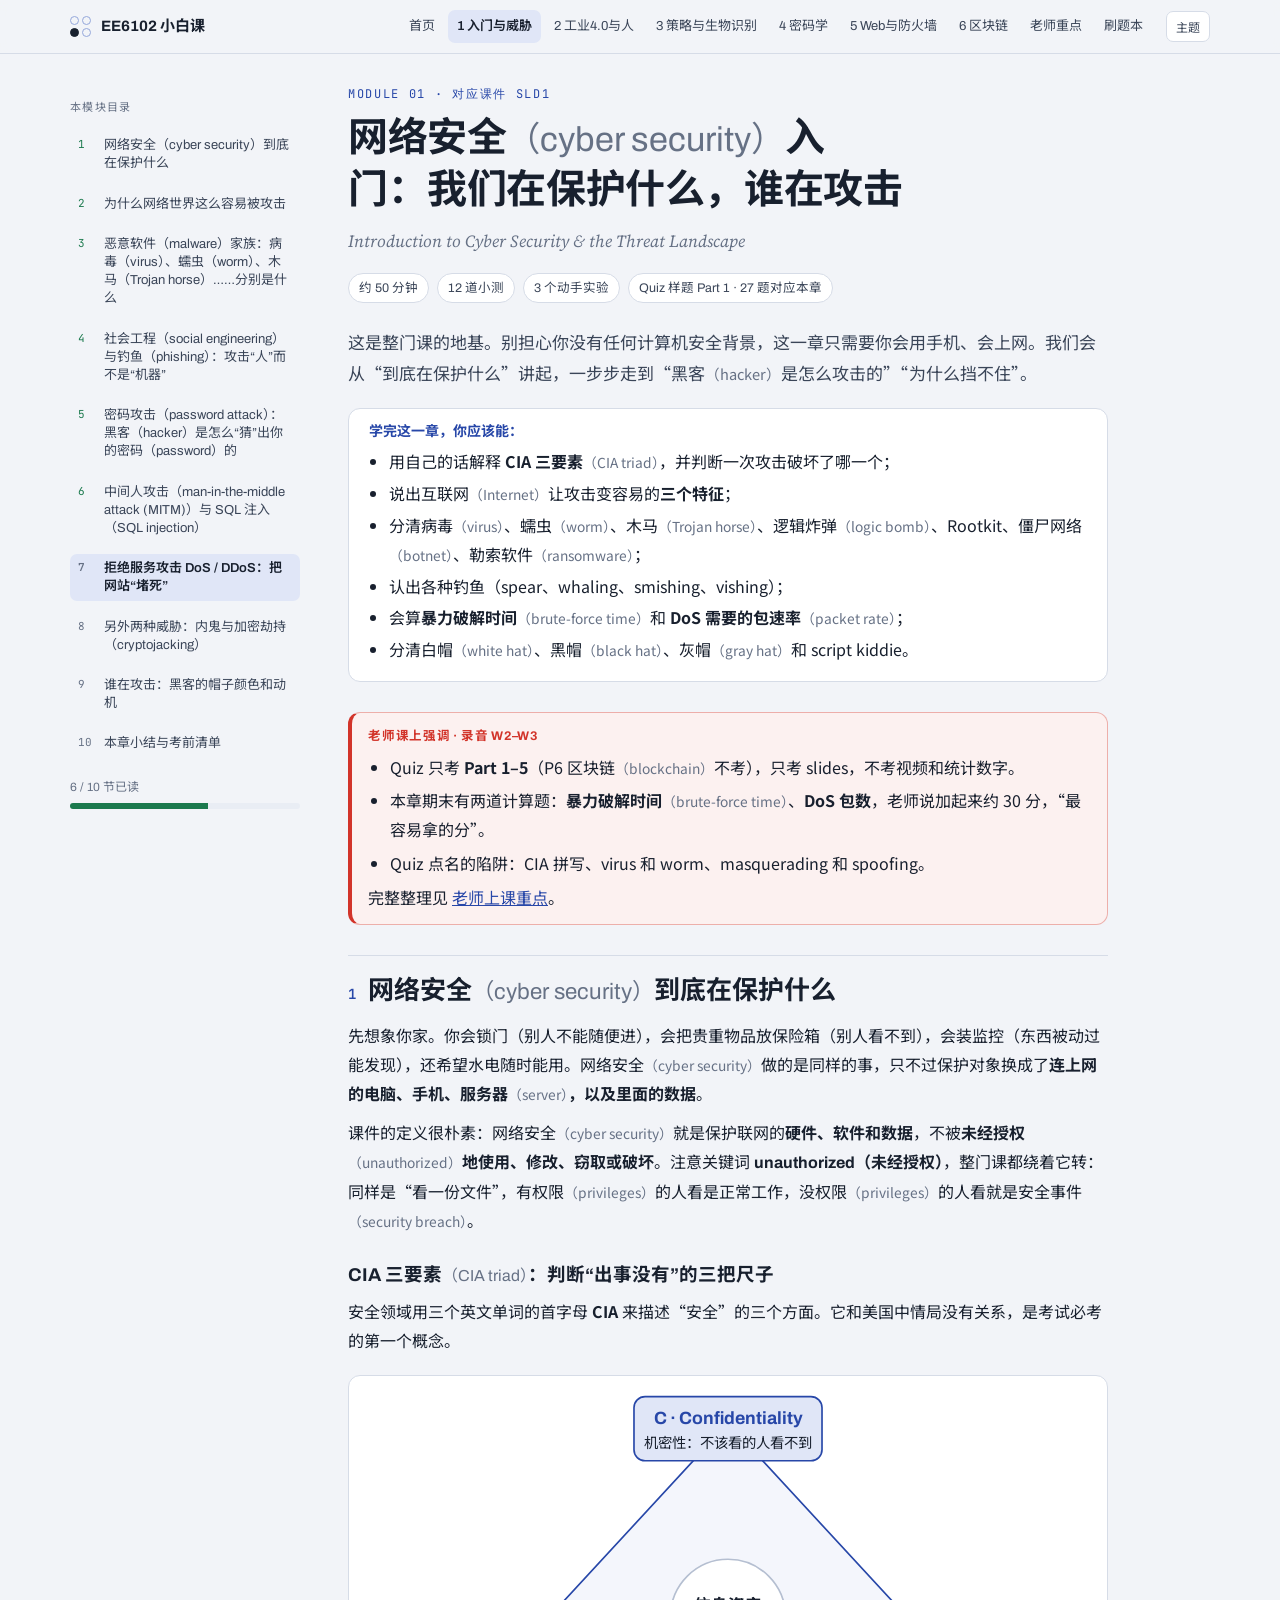
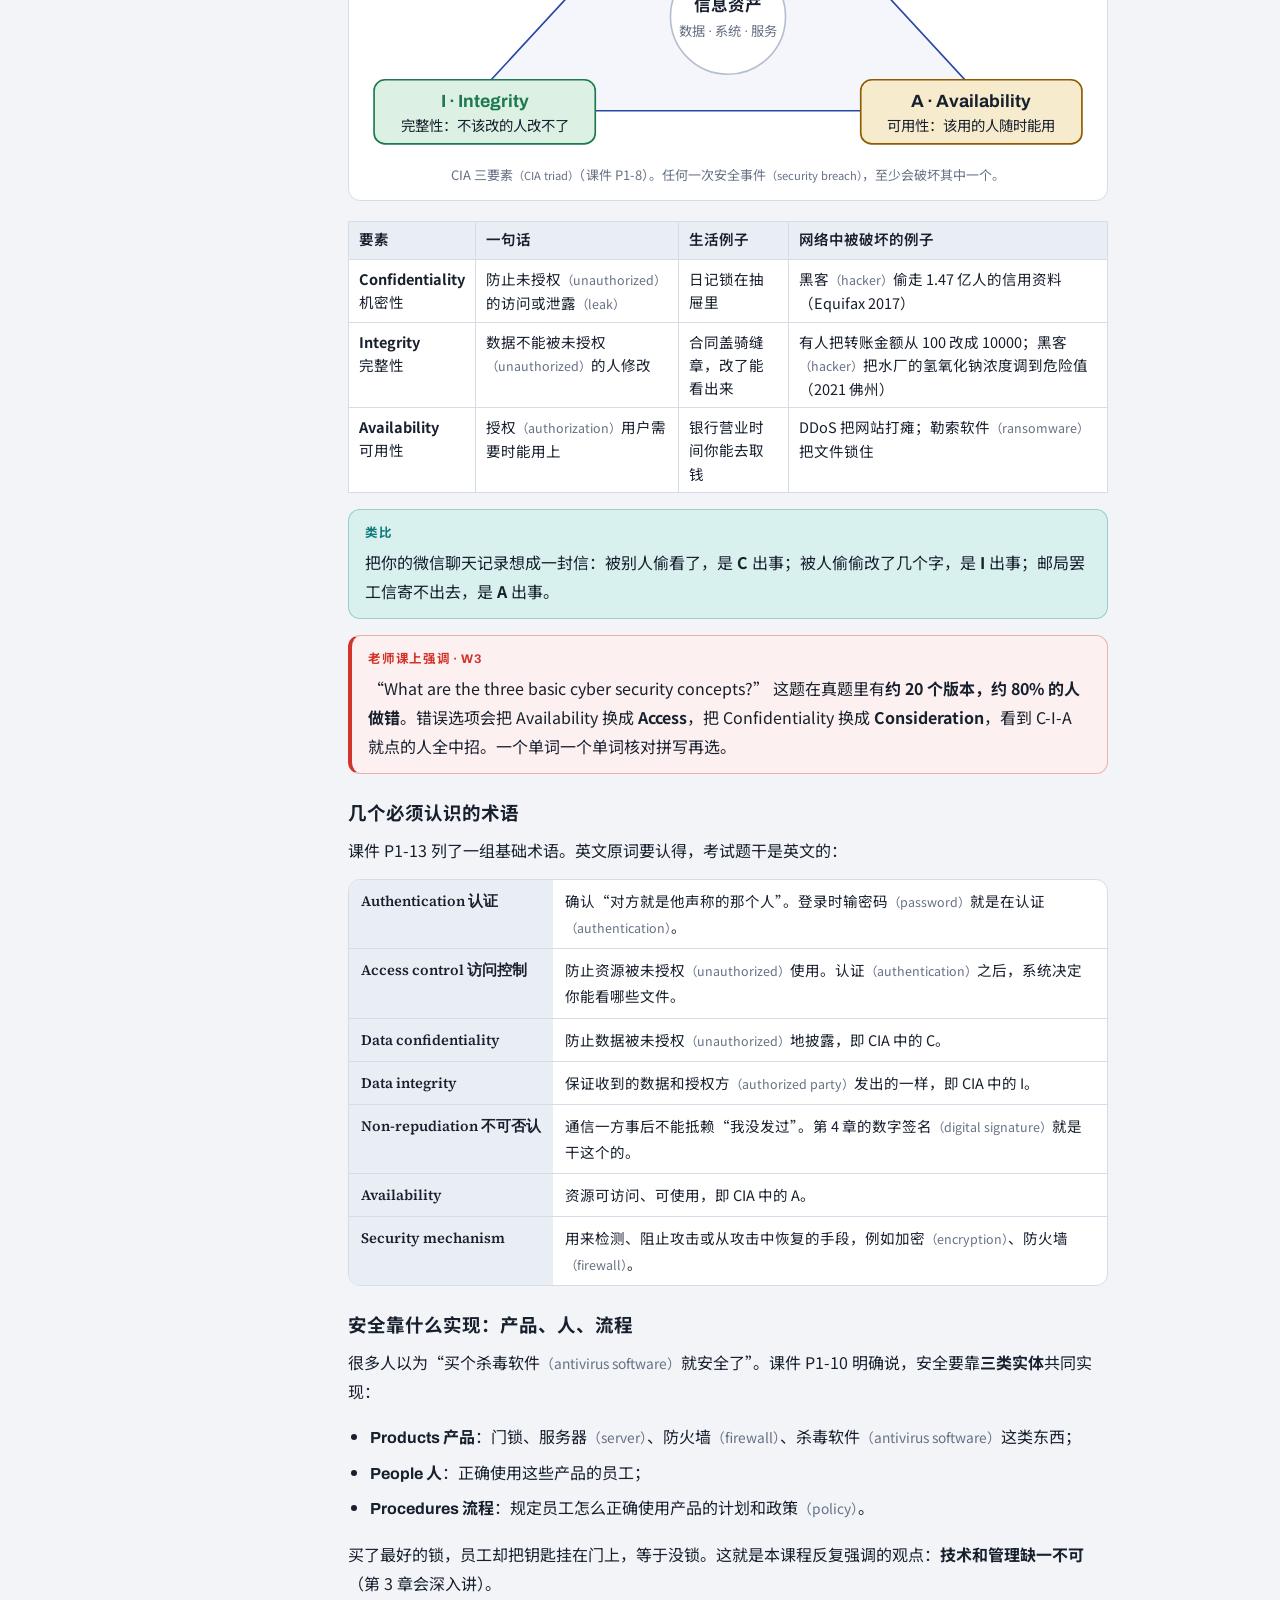
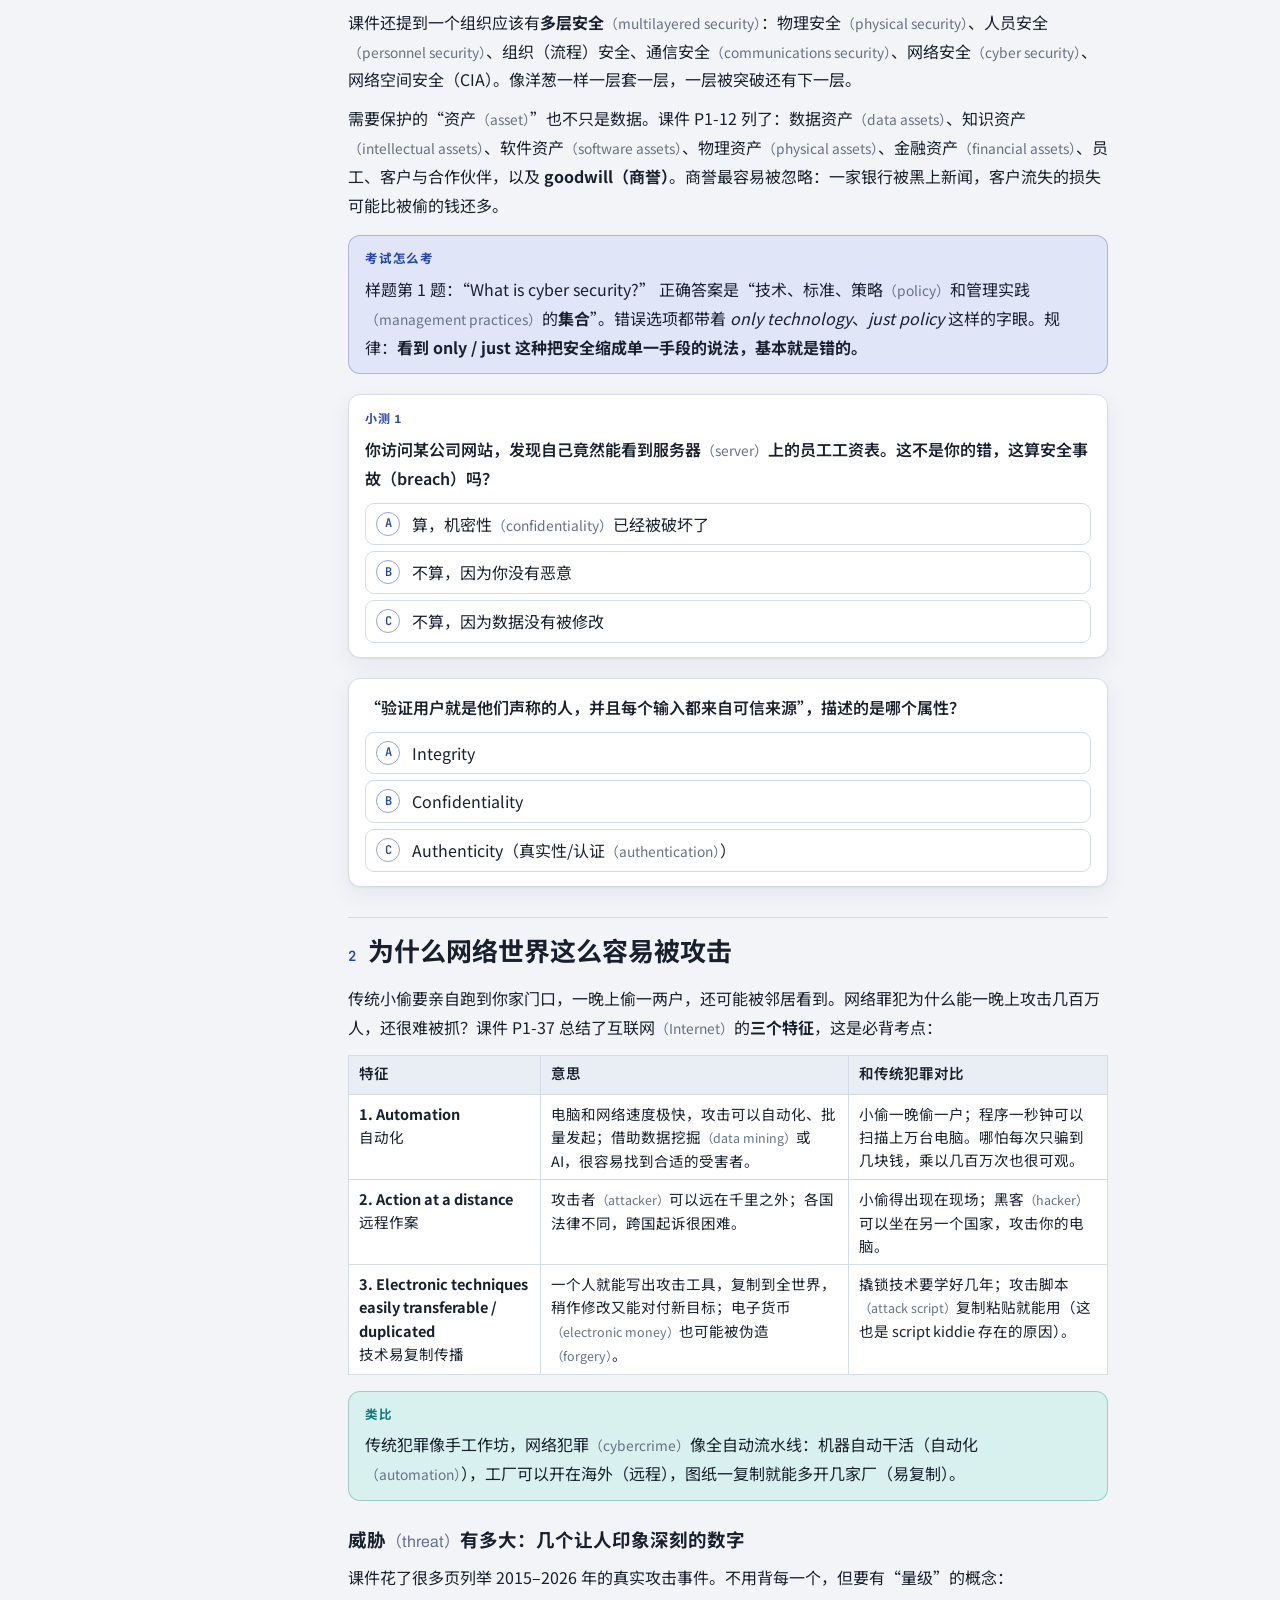
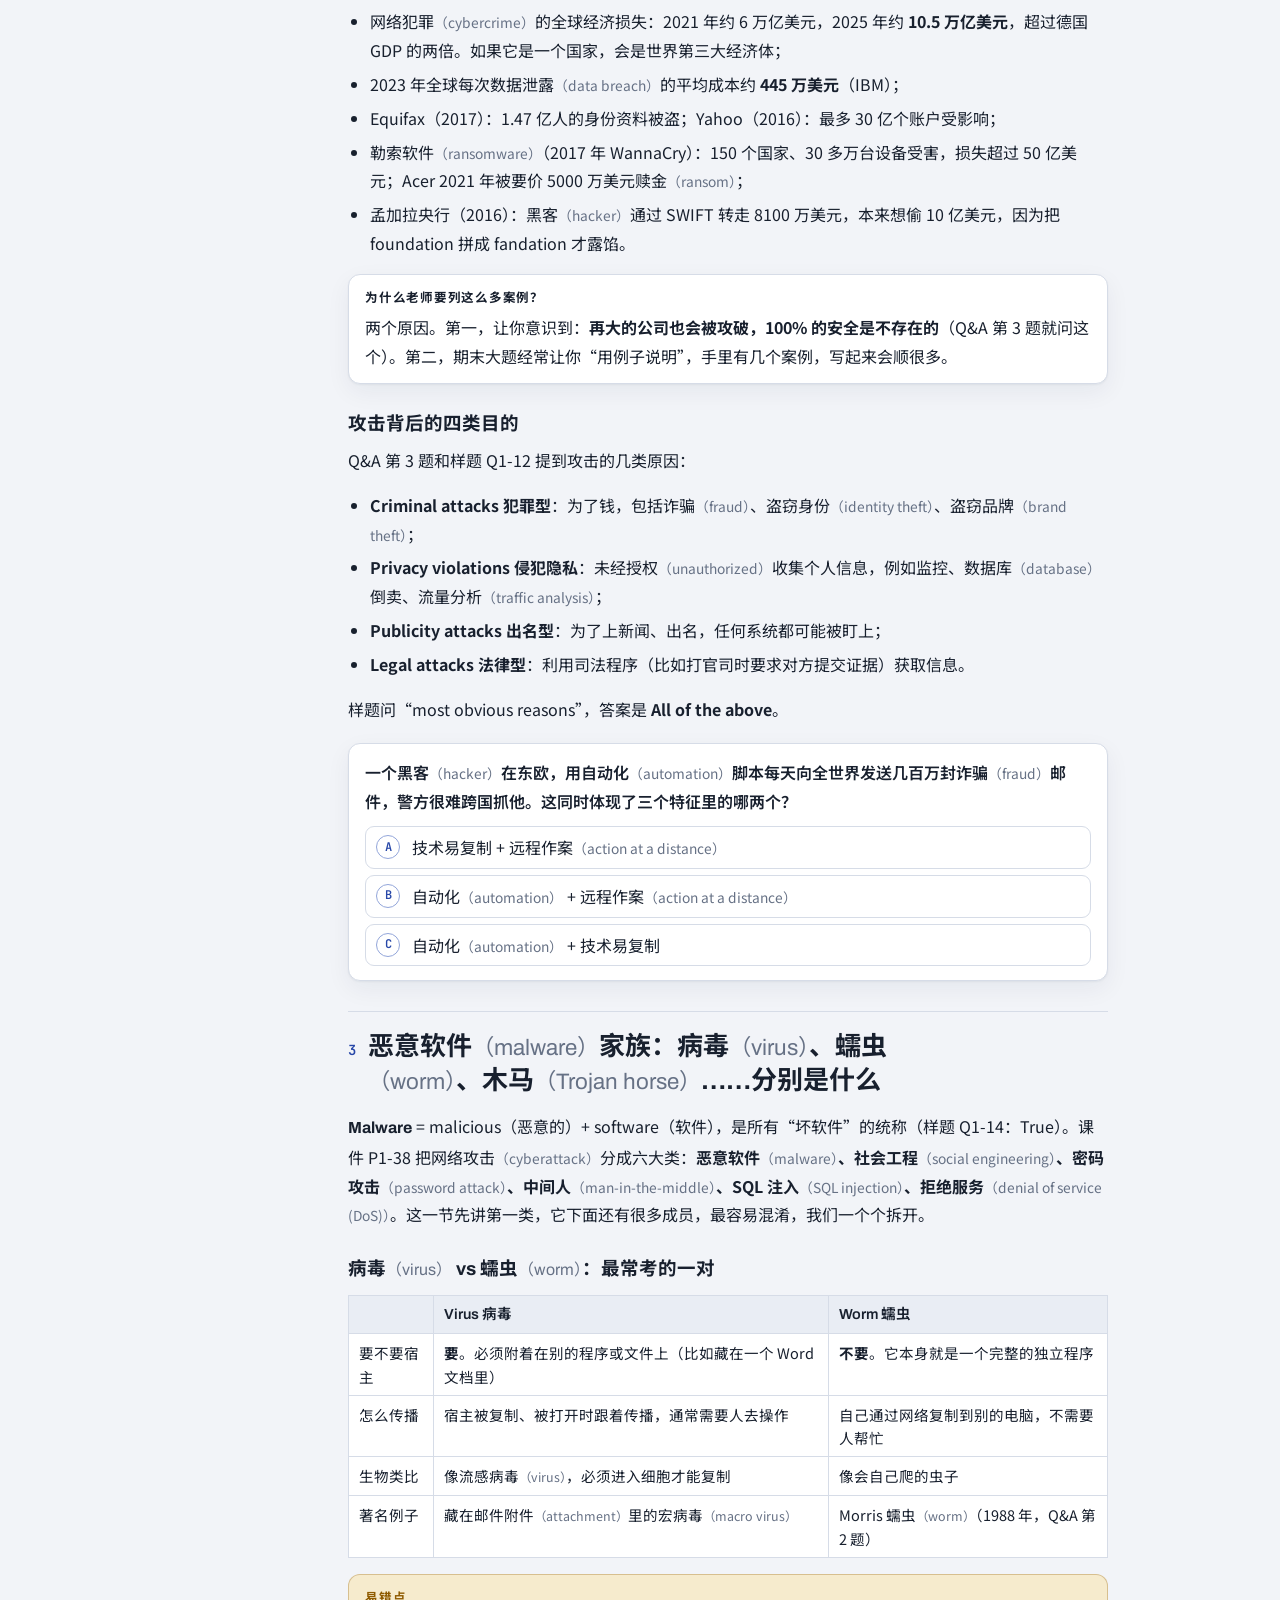
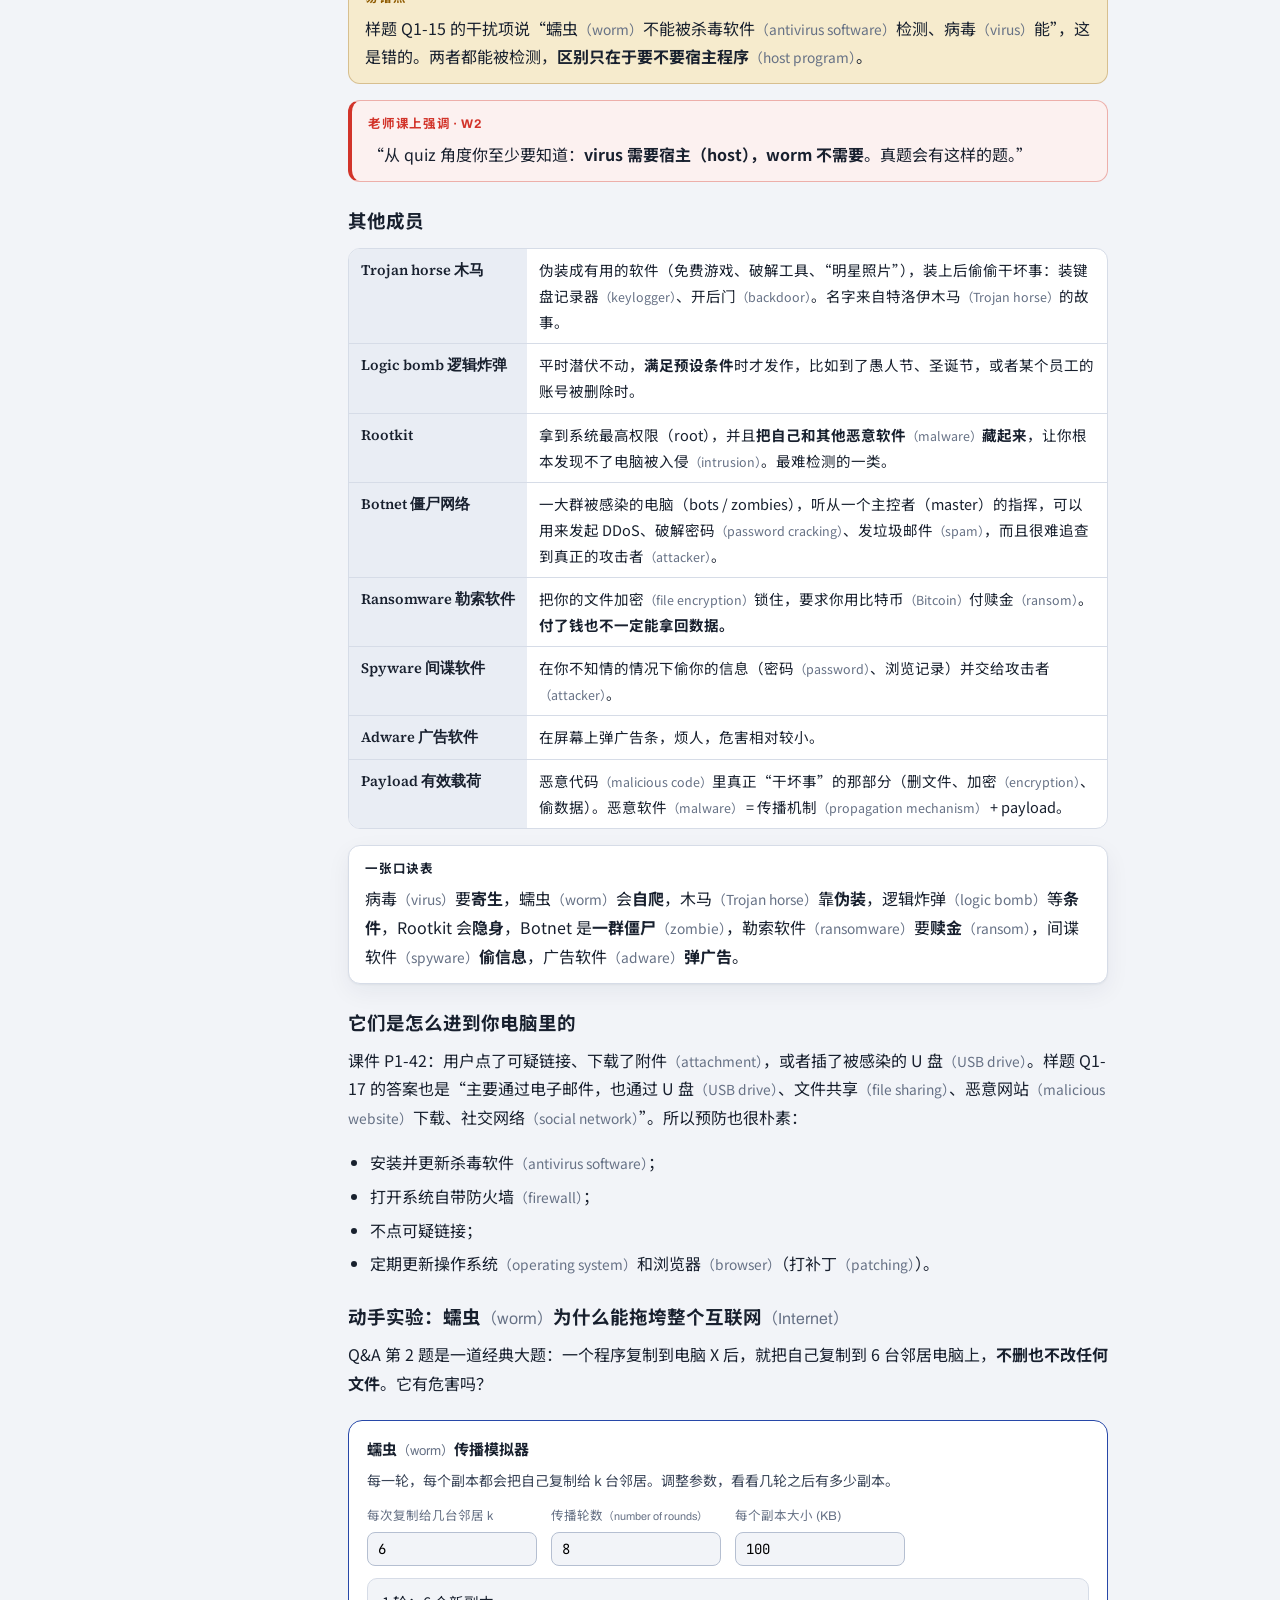
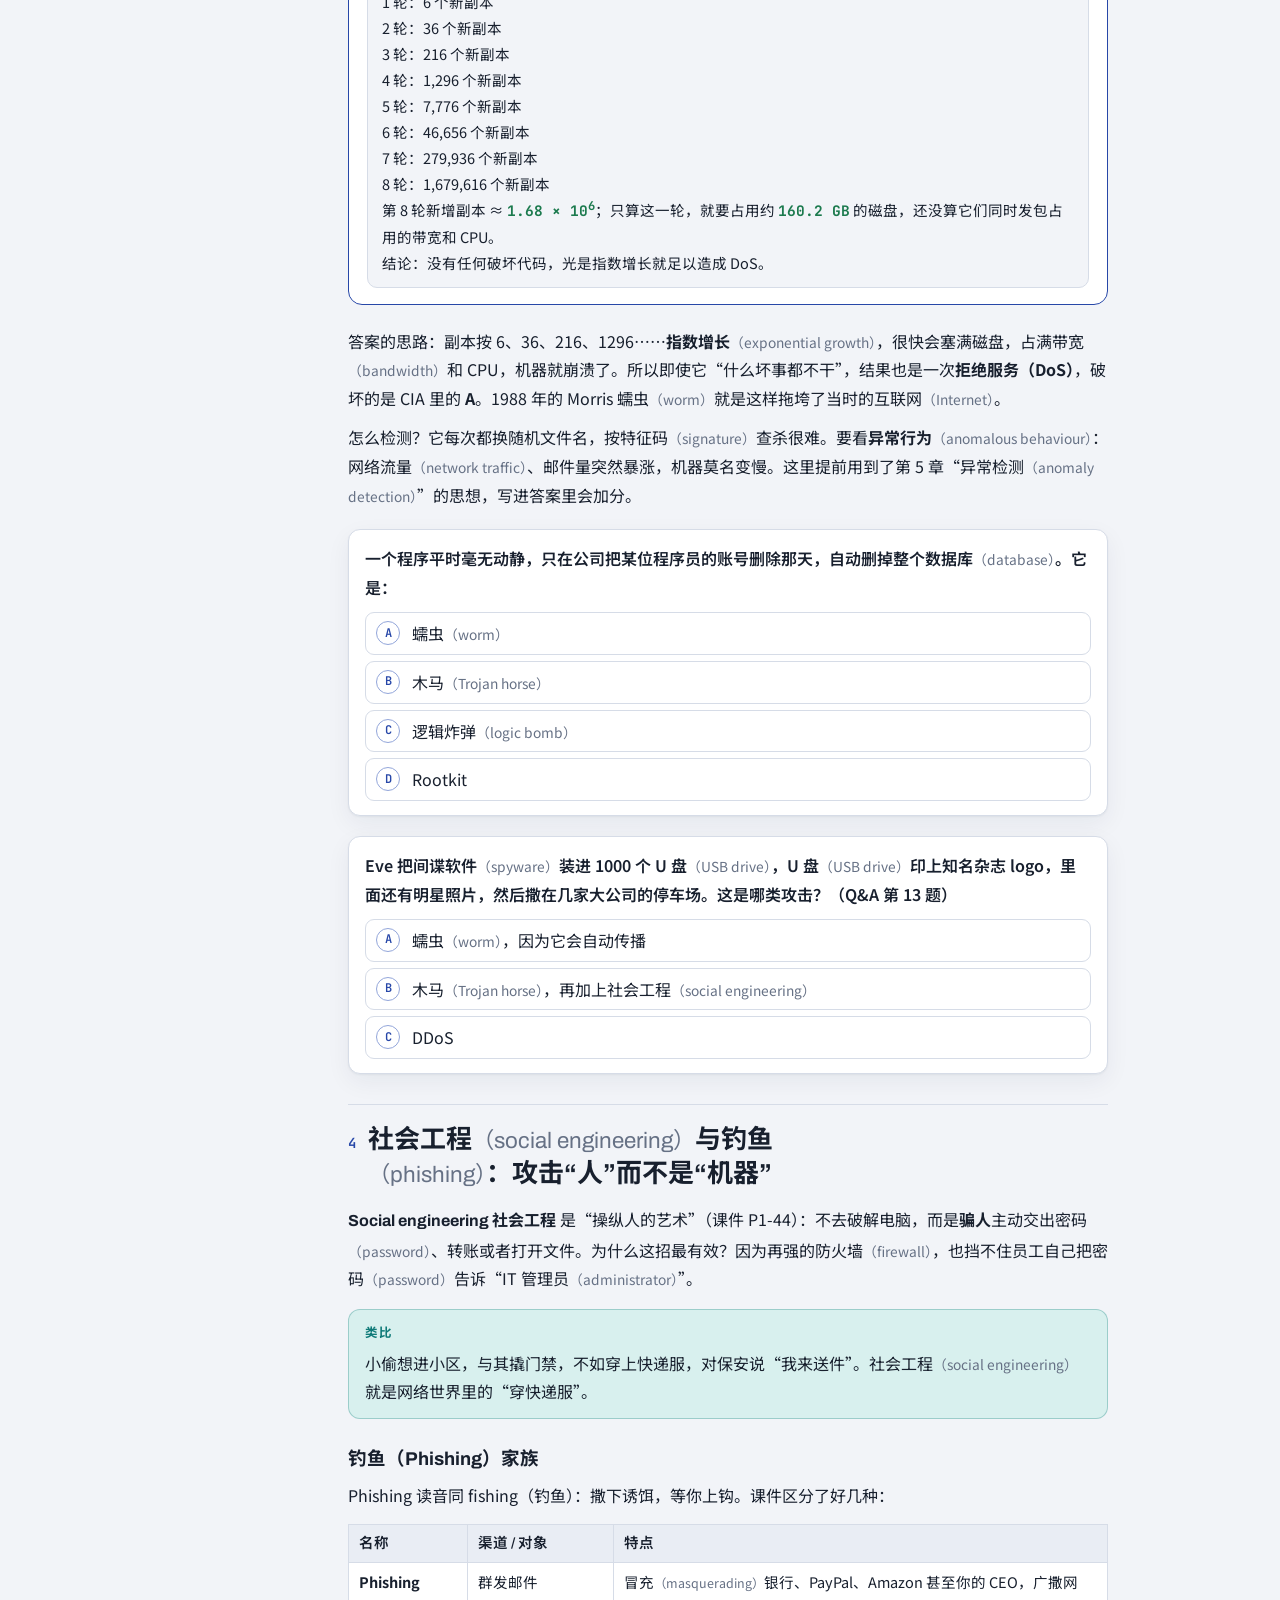
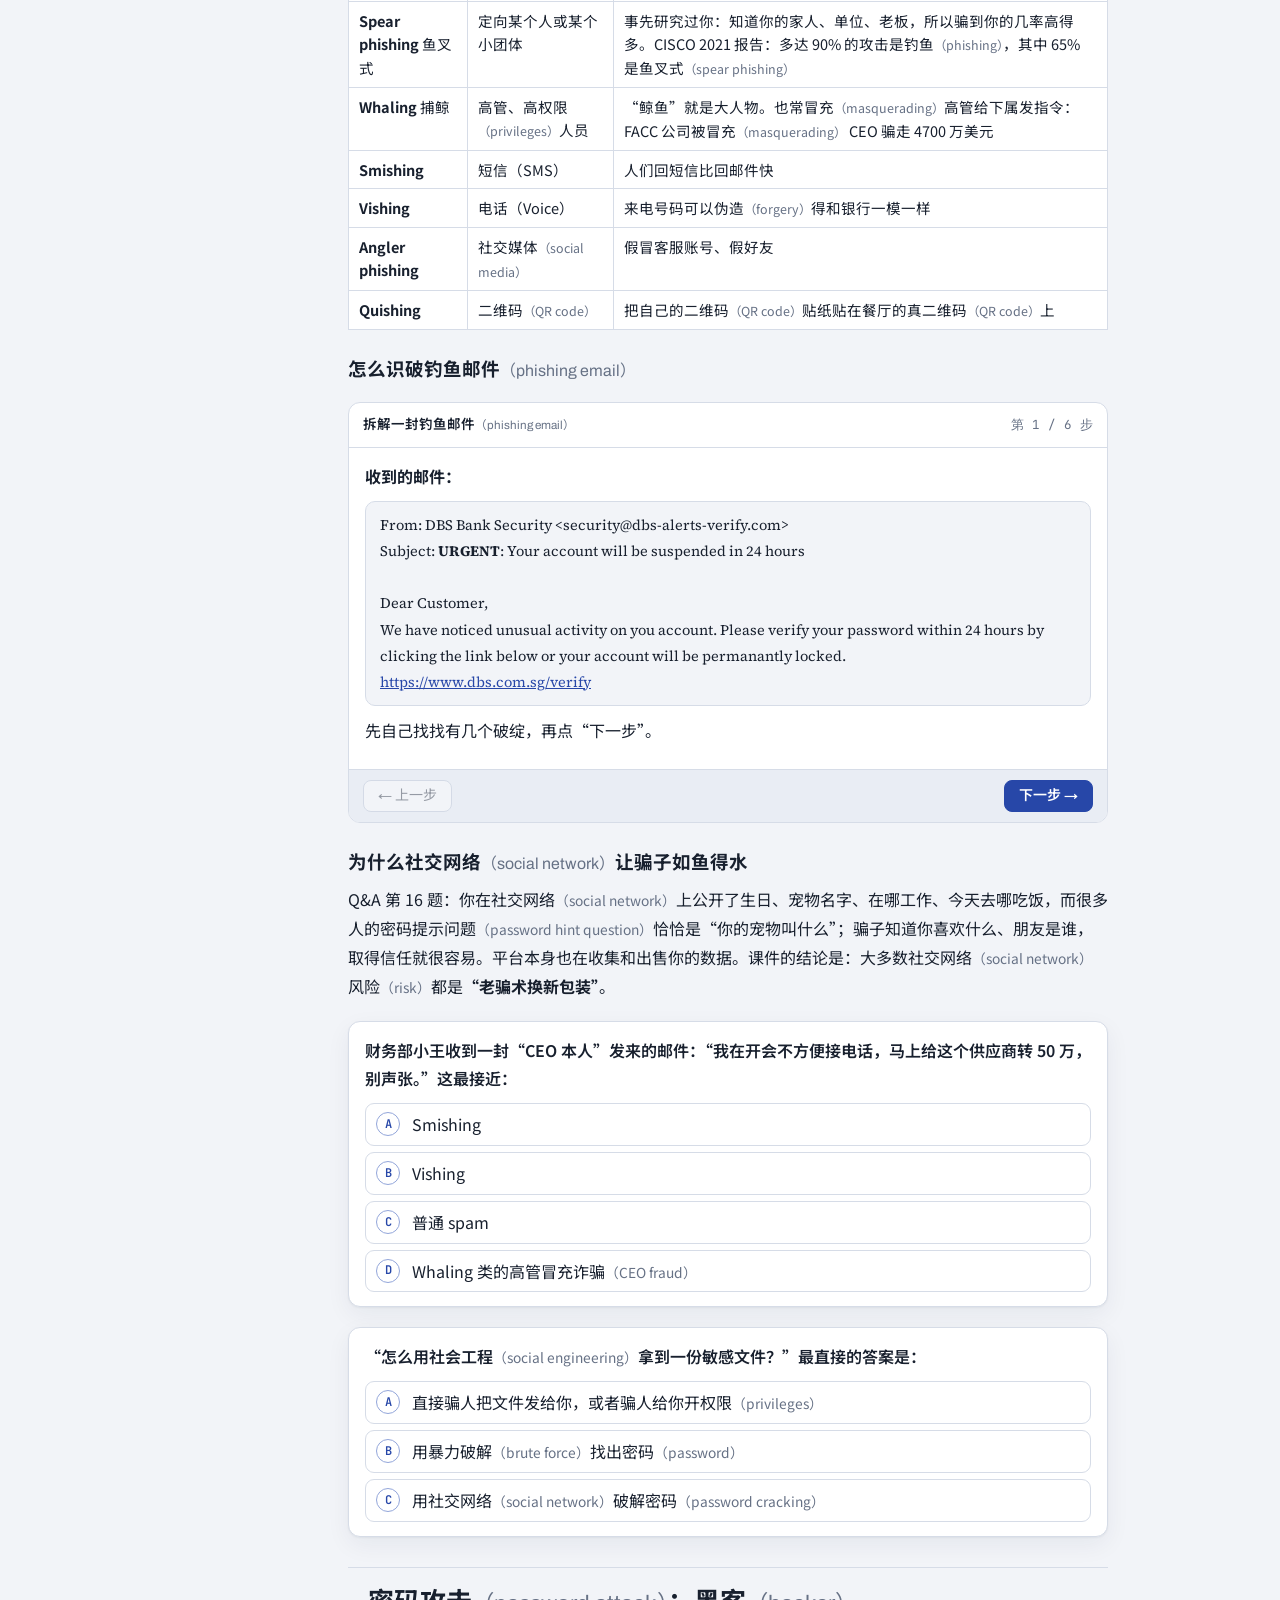
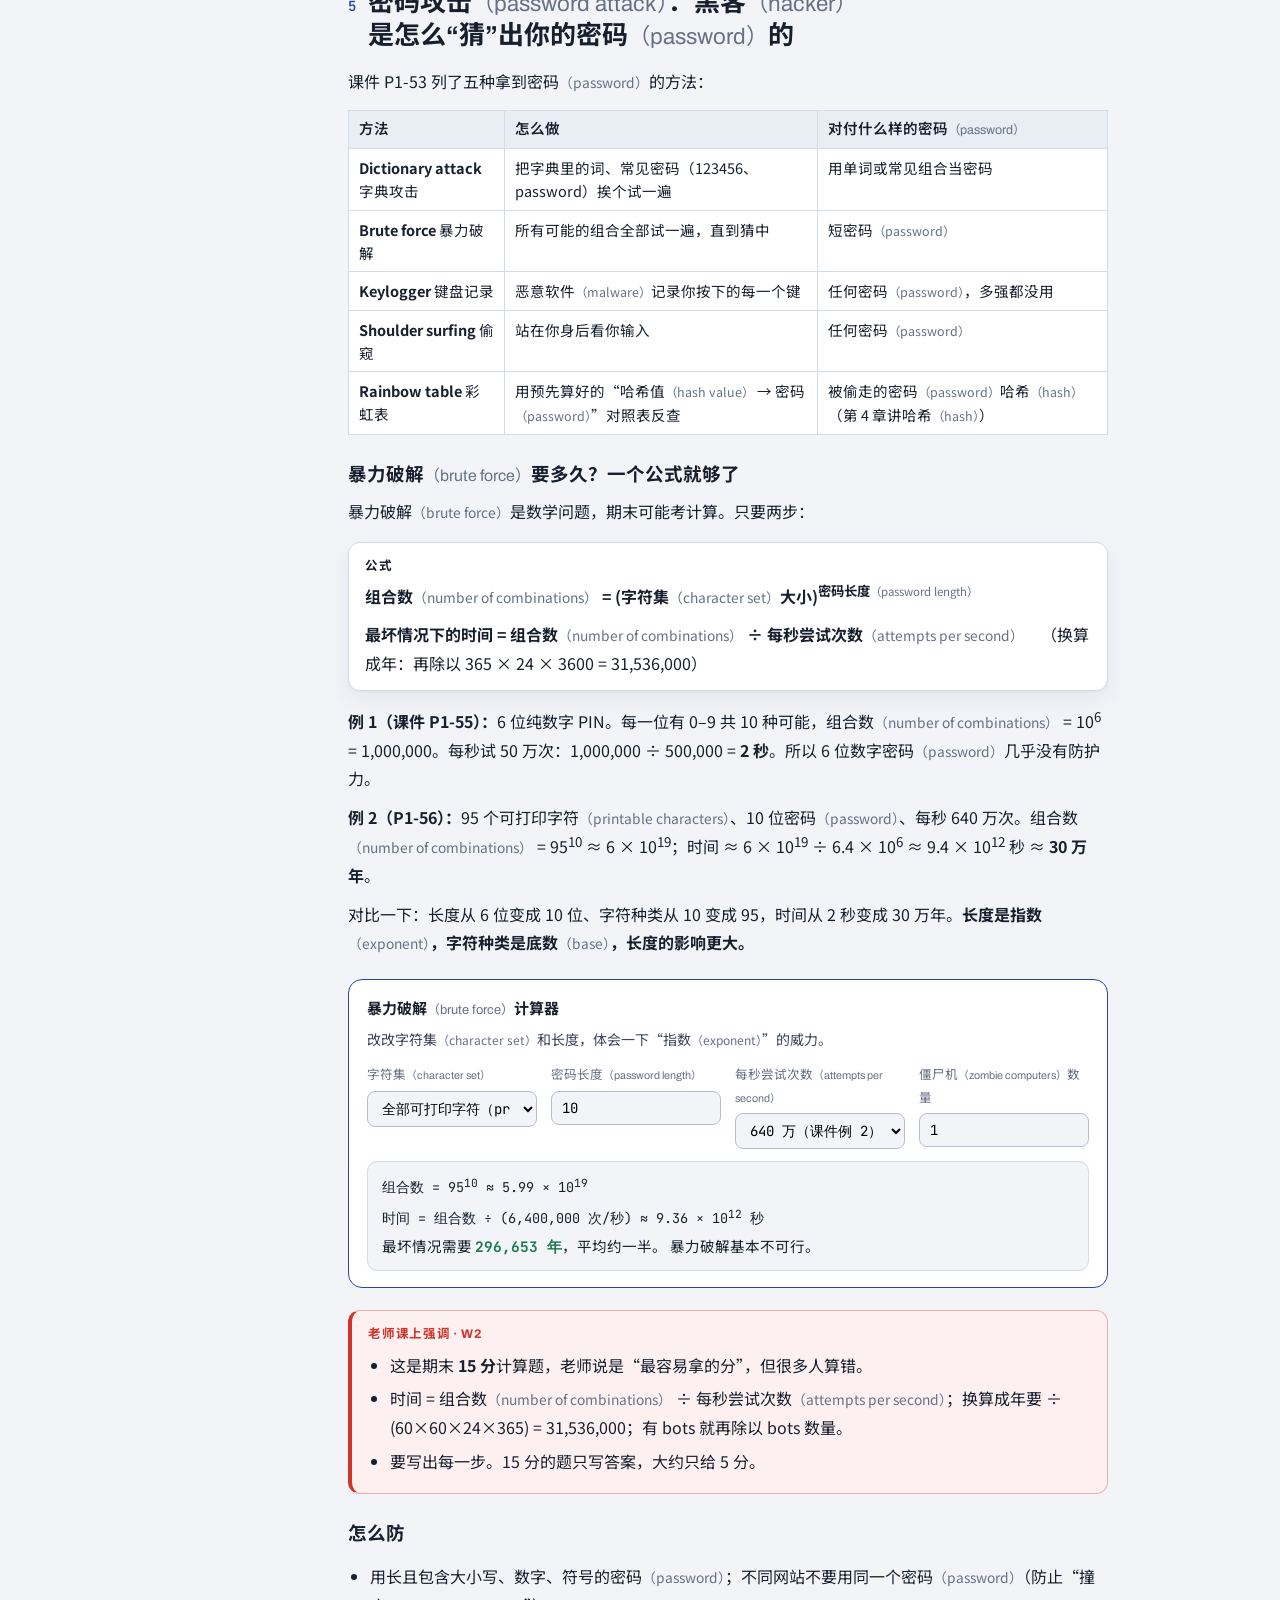
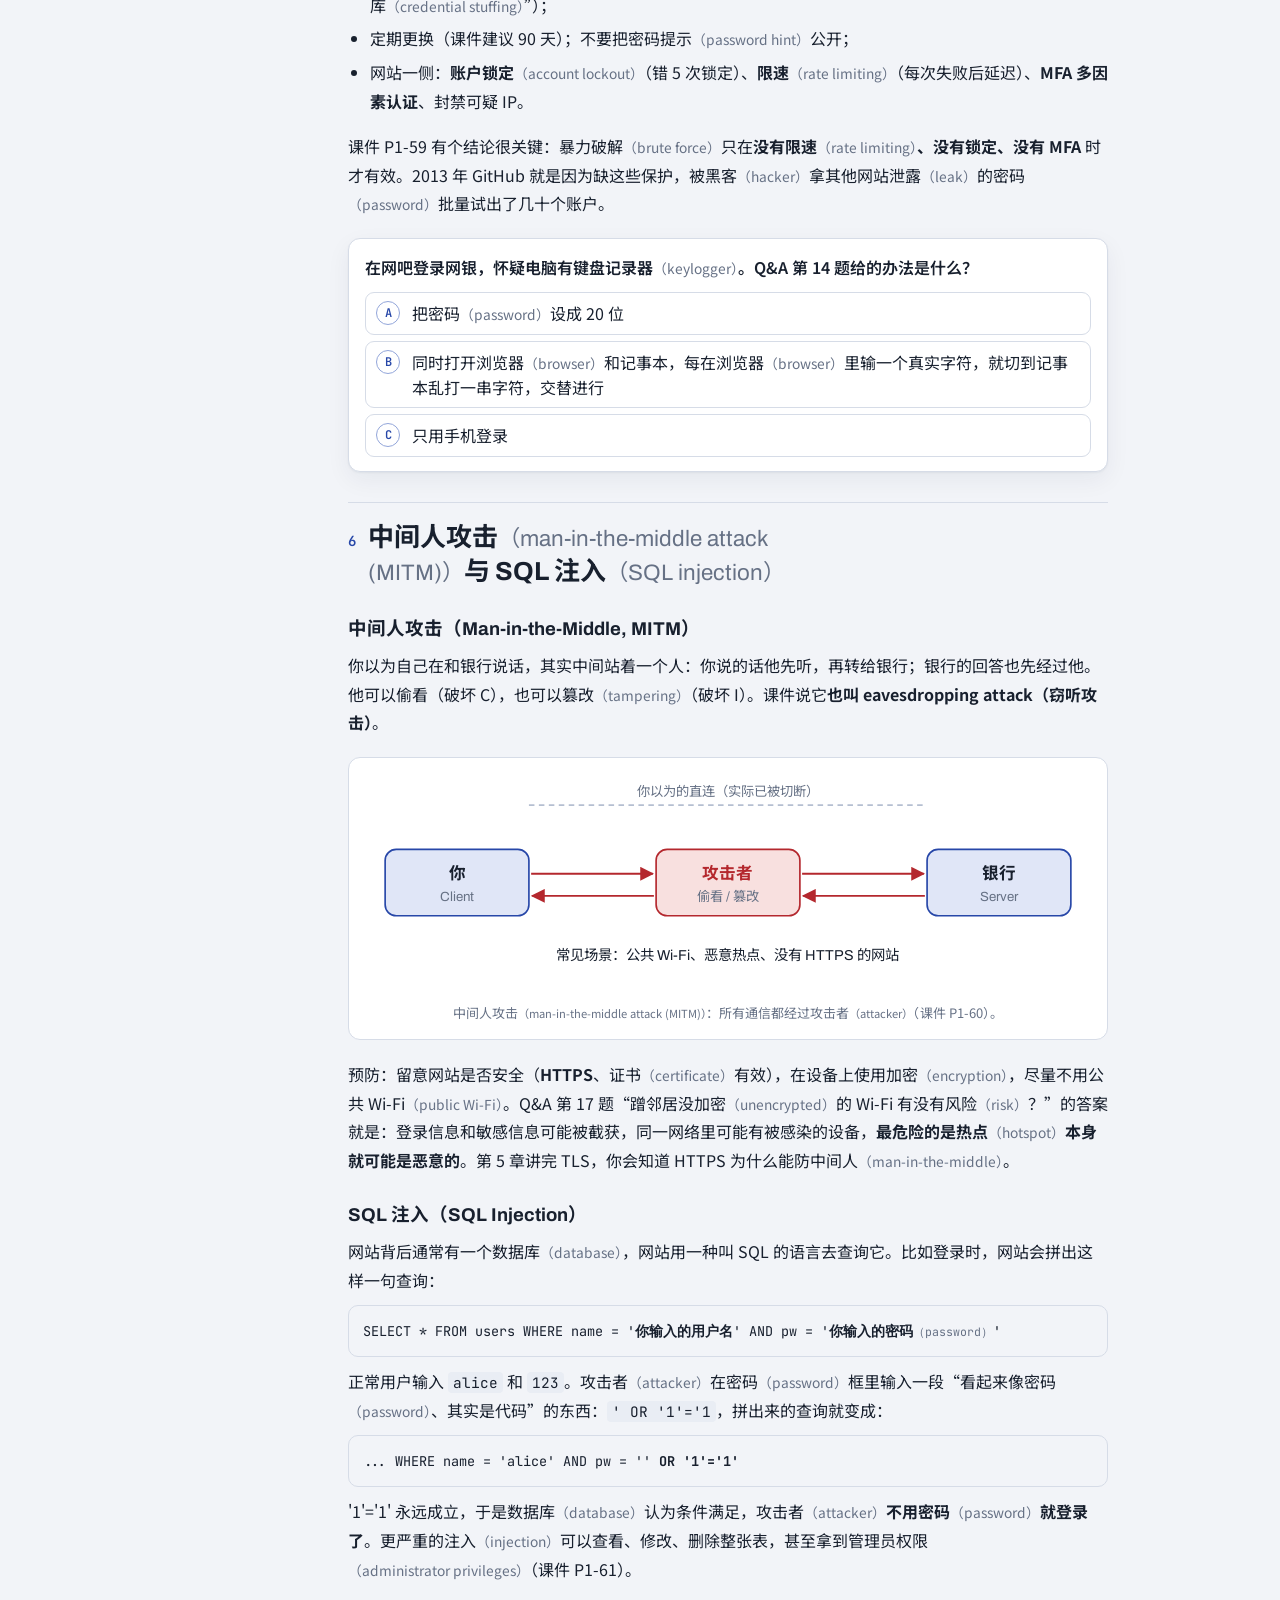
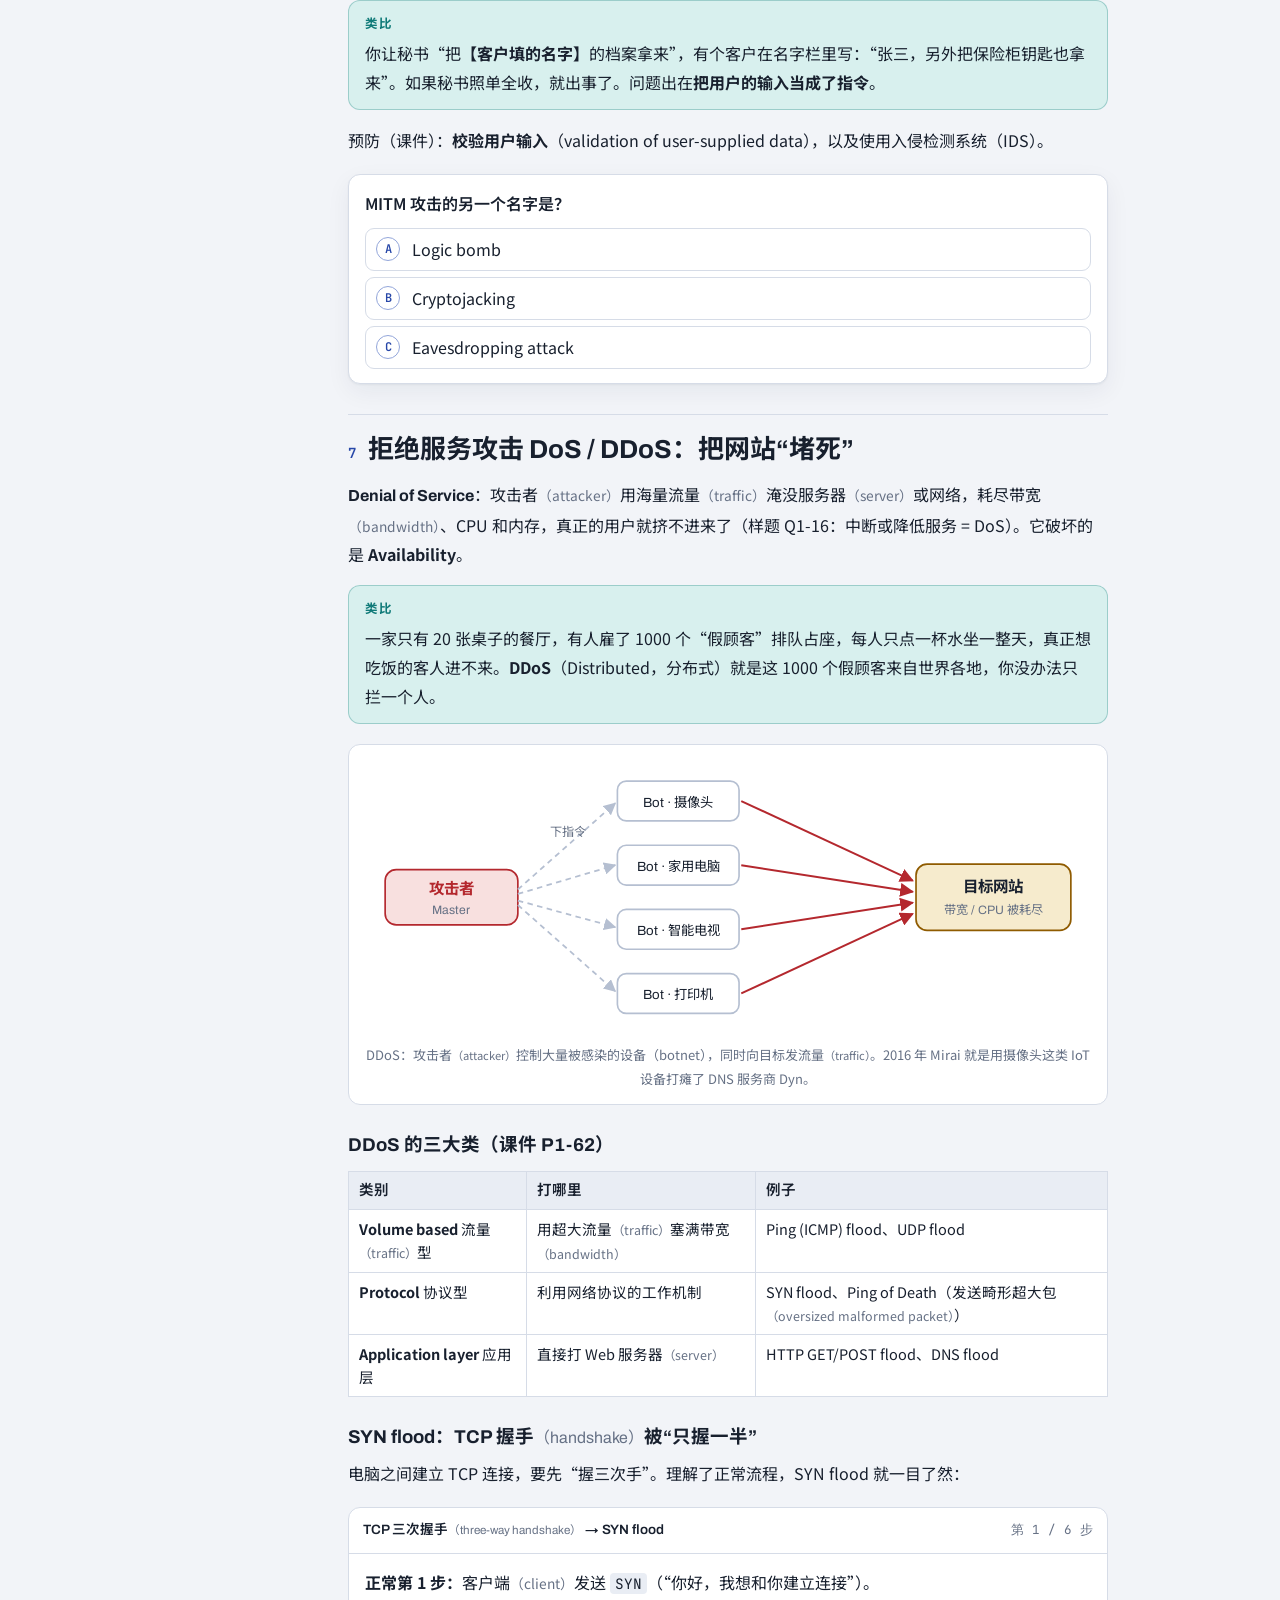
==== commit 73f49562: "Weeks 9-12 recordings and past finals: final-exam scope, marking rules, past papers, m5/m6 lecturer " ====
--- a/m1.html
+++ b/m1.html
@@ -36,7 +36,7 @@
 <!-- ============ 1 ============ -->
 <div class="teacher box" data-t="m1top"><span class="bt">老师课上强调 · 录音 W2–W3</span><ul><li>Quiz 只考 <b>Part 1–5</b>（P6 区块链<span class="zhen">（blockchain）</span>不考），只考 slides，不考视频和统计数字。</li><li>本章期末有两道计算题：<b>暴力破解时间<span class="zhen">（brute-force time）</span></b>、<b>DoS 包数</b>，老师说加起来约 30 分，“最容易拿的分”。</li><li>Quiz 点名的陷阱：CIA 拼写、virus 和 worm、masquerading 和 spoofing。</li></ul><p>完整整理见 <a href="teacher.html">老师上课重点</a>。</p></div>
 <section class="sec" id="what">
-<h2><span class="n">1</span>网络安全<span class="zhen">（cyber security）</span>到底在保护什么</h2>
+<h2><span class="n">1</span><span class="ht">网络安全<span class="zhen">（cyber security）</span>到底在保护什么</span></h2>
 <p>先想象你家。你会锁门（别人不能随便进），会把贵重物品放保险箱（别人看不到），会装监控（东西被动过能发现），还希望水电随时能用。网络安全<span class="zhen">（cyber security）</span>做的是同样的事，只不过保护对象换成了<b>连上网的电脑、手机、服务器<span class="zhen">（server）</span>，以及里面的数据</b>。</p>
 <p>课件的定义很朴素：网络安全<span class="zhen">（cyber security）</span>就是保护联网的<b>硬件、软件和数据</b>，不被<b>未经授权<span class="zhen">（unauthorized）</span>地使用、修改、窃取或破坏</b>。注意关键词 <span class="t">unauthorized（未经授权）</span>，整门课都绕着它转：同样是“看一份文件”，有权限<span class="zhen">（privileges）</span>的人看是正常工作，没权限<span class="zhen">（privileges）</span>的人看就是安全事件<span class="zhen">（security breach）</span>。</p>
 
@@ -144,7 +144,7 @@
 
 <!-- ============ 3 ============ -->
 <section class="sec" id="malware">
-<h2><span class="n">3</span>恶意软件<span class="zhen">（malware）</span>家族：病毒<span class="zhen">（virus）</span>、蠕虫<span class="zhen">（worm）</span>、木马<span class="zhen">（Trojan horse）</span>……分别是什么</h2>
+<h2><span class="n">3</span><span class="ht">恶意软件<span class="zhen">（malware）</span>家族：病毒<span class="zhen">（virus）</span>、蠕虫<span class="zhen">（worm）</span>、木马<span class="zhen">（Trojan horse）</span>……分别是什么</span></h2>
 <p><span class="t">Malware</span> = malicious（恶意的）+ software（软件），是所有“坏软件”的统称（样题 Q1-14：True）。课件 P1-38 把网络攻击<span class="zhen">（cyberattack）</span>分成六大类：<b>恶意软件<span class="zhen">（malware）</span>、社会工程<span class="zhen">（social engineering）</span>、密码攻击<span class="zhen">（password attack）</span>、中间人<span class="zhen">（man-in-the-middle）</span>、SQL 注入<span class="zhen">（SQL injection）</span>、拒绝服务<span class="zhen">（denial of service (DoS)）</span></b>。这一节先讲第一类，它下面还有很多成员，最容易混淆，我们一个个拆开。</p>
 
 <h3>病毒<span class="zhen">（virus）</span> vs 蠕虫<span class="zhen">（worm）</span>：最常考的一对</h3>
@@ -194,7 +194,7 @@
 
 <!-- ============ 4 ============ -->
 <section class="sec" id="social">
-<h2><span class="n">4</span>社会工程<span class="zhen">（social engineering）</span>与钓鱼<span class="zhen">（phishing）</span>：攻击“人”而不是“机器”</h2>
+<h2><span class="n">4</span><span class="ht">社会工程<span class="zhen">（social engineering）</span>与钓鱼<span class="zhen">（phishing）</span>：攻击“人”而不是“机器”</span></h2>
 <p><span class="t">Social engineering 社会工程</span> 是“操纵人的艺术”（课件 P1-44）：不去破解电脑，而是<b>骗人</b>主动交出密码<span class="zhen">（password）</span>、转账或者打开文件。为什么这招最有效？因为再强的防火墙<span class="zhen">（firewall）</span>，也挡不住员工自己把密码<span class="zhen">（password）</span>告诉“IT 管理员<span class="zhen">（administrator）</span>”。</p>
 <div class="analogy box"><span class="bt">类比</span><p>小偷想进小区，与其撬门禁，不如穿上快递服，对保安说“我来送件”。社会工程<span class="zhen">（social engineering）</span>就是网络世界里的“穿快递服”。</p></div>
 
@@ -234,7 +234,7 @@
 
 <!-- ============ 5 ============ -->
 <section class="sec" id="password">
-<h2><span class="n">5</span>密码攻击<span class="zhen">（password attack）</span>：黑客<span class="zhen">（hacker）</span>是怎么“猜”出你的密码<span class="zhen">（password）</span>的</h2>
+<h2><span class="n">5</span><span class="ht">密码攻击<span class="zhen">（password attack）</span>：黑客<span class="zhen">（hacker）</span>是怎么“猜”出你的密码<span class="zhen">（password）</span>的</span></h2>
 <p>课件 P1-53 列了五种拿到密码<span class="zhen">（password）</span>的方法：</p>
 <div class="tbl"><table>
 <tr><th>方法</th><th>怎么做</th><th>对付什么样的密码<span class="zhen">（password）</span></th></tr>
@@ -274,7 +274,7 @@
 
 <!-- ============ 6 ============ -->
 <section class="sec" id="mitm">
-<h2><span class="n">6</span>中间人攻击<span class="zhen">（man-in-the-middle attack (MITM)）</span>与 SQL 注入<span class="zhen">（SQL injection）</span></h2>
+<h2><span class="n">6</span><span class="ht">中间人攻击<span class="zhen">（man-in-the-middle attack (MITM)）</span>与 SQL 注入<span class="zhen">（SQL injection）</span></span></h2>
 <h3>中间人攻击（Man-in-the-Middle, MITM）</h3>
 <p>你以为自己在和银行说话，其实中间站着一个人：你说的话他先听，再转给银行；银行的回答也先经过他。他可以偷看（破坏 C），也可以篡改<span class="zhen">（tampering）</span>（破坏 I）。课件说它<b>也叫 eavesdropping attack（窃听攻击）</b>。</p>
 <figure>
@@ -376,7 +376,7 @@
 
 <!-- ============ 8 ============ -->
 <section class="sec" id="other">
-<h2><span class="n">8</span>另外两种威胁：内鬼与加密劫持<span class="zhen">（cryptojacking）</span></h2>
+<h2><span class="n">8</span><span class="ht">另外两种威胁：内鬼与加密劫持<span class="zhen">（cryptojacking）</span></span></h2>
 <h3>Insider threat 内部威胁</h3>
 <p>攻击者<span class="zhen">（attacker）</span>不是外人，而是<b>组织内部的人</b>：员工、合同工、前员工。他们本来就熟悉系统、有权限<span class="zhen">（privileges）</span>，所以危害巨大，也最难预测。动机可能是贪婪、恶意报复，也可能只是<b>粗心</b>。小公司里一个人往往掌握多个账户，问题更突出。</p>
 <p>预防（P1-87）：建立安全意识<span class="zhen">（security awareness）</span>文化；<b>按岗位限制访问权限<span class="zhen">（access rights）</span></b>（只给工作需要的权限<span class="zhen">（privileges）</span>，也就是“最小权限<span class="zhen">（least privilege）</span>”）；培训员工识别内部威胁<span class="zhen">（insider threat）</span>。第 2 章还会细讲“人”的因素。</p>
--- a/assets/style.css
+++ b/assets/style.css
@@ -213,3 +213,8 @@
 
 /* English for Chinese technical terms */
 .zhen{color:var(--muted);font-size:.86em;font-weight:400;font-style:normal;letter-spacing:0;text-transform:none}
+
+/* exam key points circled in red */
+.kd{border:1.5px solid var(--mark);border-radius:999px;padding:0 .4em;-webkit-box-decoration-break:clone;box-decoration-break:clone}
+.kd::after{content:"考";font-family:var(--f-ui);font-size:.62em;font-weight:700;color:#fff;background:var(--mark);border-radius:4px;padding:0 3px;margin-left:4px;vertical-align:.4em}
+.kd-note{font-size:14px;color:var(--ink-soft)}
